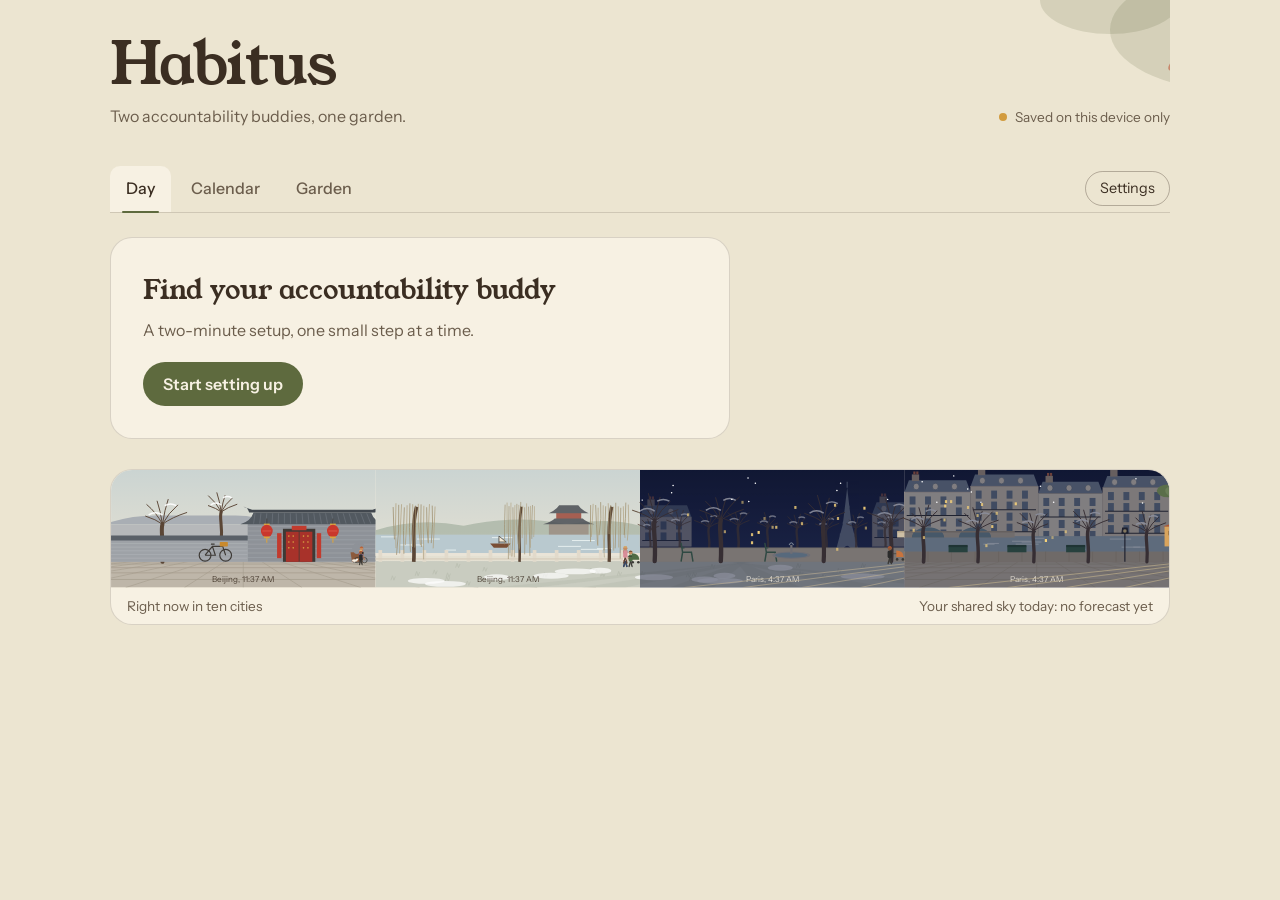
==== index.html @ 9549e727 "Initial commit: HABITUS Co-Authored-By: Claude Opus 5.5 <noreply@anthropic.com> Claude-Session: http" ====
<!DOCTYPE html>
<html lang="en">
<head>
<meta charset="utf-8">
<meta name="viewport" content="width=device-width, initial-scale=1, viewport-fit=cover">
<title>Habitus</title>
<link rel="preconnect" href="https://fonts.googleapis.com">
<link rel="preconnect" href="https://fonts.gstatic.com" crossorigin>
<link href="https://fonts.googleapis.com/css2?family=Young+Serif&family=Instrument+Sans:wght@400;500;600&display=swap" rel="stylesheet">
<style>

:root{
  --paper:#ECE5D1; --paper-2:#E1D7BC; --card:#F7F1E3; --card-2:#F1E9D6;
  --ink:#3B2E22; --ink-soft:#6B5D4C; --line:rgba(59,46,34,.16); --line-strong:rgba(59,46,34,.32);
  --moss:#5E6A3E; --leaf:#7F8F55; --leaf-2:#98A672; --grass:#A9B47F; --grass-2:#97A36C;
  --a:#B0532C; --a-soft:#E2A98A; --b:#7B62A3; --b-soft:#C3AEDD;
  --ochre:#D29B3E; --pot:#BF7550; --pot-rim:#A4603F; --bloom:#C2593A; --lavbloom:#9A7FC4;
  --b1:#C9CFA8; --b2:#E3CDB1; --b3:#CBBEDB; --b4:#AFC0CC; --b5:#DCC48E;
  --sky:#E9E3CE; --ground:#9AA474; --window:#F8F2E4; --shade:rgba(60,70,30,.13);
  --cat-dark:#3A2F29; --cat-light:#F6EFE2; --cloud:#FBF8F1;
  --focus:#3F6B8F; --scene-dim:0;
  --body-font:"Instrument Sans","Segoe UI",system-ui,-apple-system,sans-serif;
  --display-font:"Young Serif",Georgia,"Times New Roman",serif;
  color-scheme:light; box-sizing:border-box;
  padding-top:env(safe-area-inset-top,0px); padding-bottom:env(safe-area-inset-bottom,0px);
}
@media (prefers-color-scheme: dark){
  :root:not([data-theme="light"]){
    --paper:#1E2318; --paper-2:#262C1E; --card:#2A3122; --card-2:#313926;
    --ink:#EEE6D2; --ink-soft:#BDB39C; --line:rgba(238,230,210,.14); --line-strong:rgba(238,230,210,.3);
    --moss:#B3C28B; --leaf:#93A564; --leaf-2:#A9B97C; --grass:#3E4A2C; --grass-2:#4E5C36;
    --a:#E4936B; --a-soft:#7A4A33; --b:#B9A0E0; --b-soft:#56476F;
    --ochre:#E2B160; --pot:#B06A47; --pot-rim:#8E5236; --bloom:#E07A57; --lavbloom:#B49BE0;
    --b1:#4B553A; --b2:#5A4A39; --b3:#4A4260; --b4:#3D4B57; --b5:#5E5132;
    --sky:#232A1D; --ground:#4D5735; --window:#E9DFC8; --shade:rgba(0,0,0,.2);
    --cat-dark:#2A221E; --cat-light:#EDE3D0; --cloud:#D9D3C6;
    --focus:#9CC3E6; --scene-dim:.3; color-scheme:dark;
  }
}
:root[data-theme="dark"]{
  --paper:#1E2318; --paper-2:#262C1E; --card:#2A3122; --card-2:#313926;
  --ink:#EEE6D2; --ink-soft:#BDB39C; --line:rgba(238,230,210,.14); --line-strong:rgba(238,230,210,.3);
  --moss:#B3C28B; --leaf:#93A564; --leaf-2:#A9B97C; --grass:#3E4A2C; --grass-2:#4E5C36;
  --a:#E4936B; --a-soft:#7A4A33; --b:#B9A0E0; --b-soft:#56476F;
  --ochre:#E2B160; --pot:#B06A47; --pot-rim:#8E5236; --bloom:#E07A57; --lavbloom:#B49BE0;
  --b1:#4B553A; --b2:#5A4A39; --b3:#4A4260; --b4:#3D4B57; --b5:#5E5132;
  --sky:#232A1D; --ground:#4D5735; --window:#E9DFC8; --shade:rgba(0,0,0,.2);
  --cat-dark:#2A221E; --cat-light:#EDE3D0; --cloud:#D9D3C6;
  --focus:#9CC3E6; --scene-dim:.3; color-scheme:dark;
}
*,*::before,*::after{box-sizing:inherit}
html{scroll-padding-top:env(safe-area-inset-top,0px)}
body{margin:0;background:var(--paper);color:var(--ink);font-family:var(--body-font);font-size:16px;line-height:1.5;-webkit-font-smoothing:antialiased}
body::before{content:"";position:fixed;inset:0 0 auto;height:env(safe-area-inset-top,0px);z-index:10;background:var(--paper)}
button,input,select,textarea{font:inherit;color:inherit}
:focus-visible{outline:2px solid var(--focus);outline-offset:2px;border-radius:6px}
.wrap{max-width:1100px;margin:0 auto;padding:0 20px 64px}

header.top{position:relative;padding:36px 0 10px;overflow:hidden}
.dapple{position:absolute;inset:-40px -200px auto auto;width:560px;height:260px;pointer-events:none}
h1{font-family:var(--display-font);font-weight:400;font-size:clamp(2.2rem,6vw,3.6rem);line-height:1;margin:0;letter-spacing:-.01em;position:relative}
.sub{margin:10px 0 0;color:var(--ink-soft);position:relative;max-width:46ch}
.sub .pa{color:var(--a);font-weight:600}.sub .pb{color:var(--b);font-weight:600}
.toprow{display:flex;justify-content:space-between;align-items:flex-end;gap:16px;flex-wrap:wrap;position:relative}
.status{font-size:.85rem;color:var(--ink-soft);display:flex;align-items:center;gap:8px}
.status i{width:8px;height:8px;border-radius:50%;background:var(--leaf);display:inline-block}
.status.local i{background:var(--ochre)}.status.ro i{background:var(--ink-soft)}

/* Big goal */
.goal{position:relative;margin-top:22px;background:var(--card);border:1px solid var(--line);border-radius:24px;padding:20px 24px;display:grid;grid-template-columns:auto 1fr;gap:22px;align-items:start}
.goal svg.tree{width:104px;height:104px}
.goal h2{font-family:var(--display-font);font-weight:400;margin:0;font-size:1.45rem;line-height:1.2}
.goal .why{margin:4px 0 0;color:var(--ink-soft);font-style:italic}
.goal .line{margin:10px 0 0}
.goal .line strong{font-weight:600}
.vinewrap{position:relative;margin:30px 0 8px}
.vine{position:relative;height:14px;border-radius:999px;background:var(--paper-2);overflow:hidden;display:flex}
.vine i{display:block;height:100%}
.vine .va{background:var(--a)}.vine .vb{background:var(--b)}
.pace{position:absolute;top:-6px;bottom:-6px;width:2px;background:var(--ink);border-radius:2px}
.pace span{position:absolute;bottom:100%;left:50%;transform:translateX(-50%);font-size:.72rem;color:var(--ink-soft);white-space:nowrap;margin-bottom:2px}
.ms{position:absolute;top:-26px;width:22px;height:22px;transform:translateX(-50%)}
.gfacts{display:flex;flex-wrap:wrap;gap:10px 26px;margin-top:12px;font-size:.92rem;color:var(--ink-soft)}
.gfacts b{display:block;font-family:var(--display-font);font-weight:400;font-size:1.3rem;color:var(--ink)}
.gfacts .pa b{color:var(--a)}.gfacts .pb b{color:var(--b)}
.counting{margin-top:10px;font-size:.85rem;color:var(--ink-soft)}

nav.tabs{position:sticky;top:env(safe-area-inset-top,0px);z-index:5;background:var(--paper);display:flex;gap:4px;align-items:center;border-bottom:1px solid var(--line);padding-top:10px;margin:18px 0 24px}
.tab{appearance:none;background:none;border:0;padding:10px 16px 12px;cursor:pointer;color:var(--ink-soft);font-weight:500;border-radius:10px 10px 0 0;position:relative}
.tab[aria-selected="true"]{color:var(--ink);background:var(--card)}
.tab[aria-selected="true"]::after{content:"";position:absolute;left:12px;right:12px;bottom:-1px;height:2px;background:var(--moss);border-radius:2px}
.tabs .spacer{flex:1}
.ghost{appearance:none;background:none;border:1px solid var(--line-strong);border-radius:999px;padding:6px 14px;cursor:pointer;color:var(--ink);font-size:.9rem}
.ghost:hover{background:var(--card)}
.ghost:disabled{opacity:.45;cursor:default}
.primary{appearance:none;border:0;border-radius:999px;padding:10px 20px;background:var(--moss);color:var(--card);cursor:pointer;font-weight:600}
.primary:hover{filter:brightness(1.08)}
.primary:disabled{opacity:.45;cursor:default;filter:none}
.linkbtn{appearance:none;border:0;background:none;color:var(--moss);text-decoration:underline;text-underline-offset:3px;cursor:pointer;padding:4px}
.iconbtn{appearance:none;border:1px solid var(--line-strong);background:var(--card);width:36px;height:36px;border-radius:50%;cursor:pointer;display:grid;place-items:center}
.iconbtn:disabled{opacity:.35;cursor:default}

/* Forecast */
.forecast{display:grid;grid-template-columns:1fr 1fr;gap:14px;margin-bottom:22px}
.fc{display:flex;align-items:center;gap:14px;background:var(--card);border:1px solid var(--line);border-radius:18px;padding:12px 16px}
.fc .av{width:52px;height:52px;flex:none}
.fc .wx{width:46px;height:46px;flex:none;margin-left:auto}
.fc h3{margin:0;font-family:var(--display-font);font-weight:400;font-size:1.15rem;color:var(--pc)}
.fc p{margin:0;font-size:.85rem;color:var(--ink-soft)}

.daybar,.monthbar{display:flex;align-items:center;gap:12px;margin-bottom:20px;flex-wrap:wrap}
.daybar h2,.monthbar h2{font-family:var(--display-font);font-weight:400;font-size:1.6rem;margin:0;min-width:10ch}
.gardeners{display:grid;grid-template-columns:repeat(auto-fit,minmax(320px,1fr));gap:22px}
.gcard{background:var(--card);border:1px solid var(--line);border-radius:24px;overflow:hidden}
.ghead{display:flex;align-items:center;gap:12px;padding:14px 18px 10px}
.ghead .av{width:44px;height:44px;flex:none}
.ghead h3{font-family:var(--display-font);font-weight:400;font-size:1.4rem;margin:0;color:var(--pc);line-height:1.1}
.ghead small{display:block;color:var(--ink-soft);font-size:.85rem}
.ghead .acorns{margin-left:auto;display:flex;align-items:center;gap:6px;font-weight:600}
.ghead .acorns svg{width:20px;height:20px}
.scene{display:block;width:100%;height:auto;aspect-ratio:360/270}
.basketbar{display:flex;justify-content:space-between;align-items:center;gap:12px;padding:10px 18px 0}
.caption{margin:0;color:var(--ink-soft);font-size:.88rem;font-style:italic}
.rows{padding:6px 14px 6px}
.hrow{display:flex;align-items:center;gap:10px;width:100%;text-align:left;appearance:none;background:none;border:0;border-top:1px dashed var(--line);padding:8px 6px;border-radius:10px;min-height:52px}
.rows > :first-child{border-top:0}
button.hrow{cursor:pointer}
button.hrow:hover{background:var(--card-2)}
.hrow[disabled]{cursor:default}
.hrow .mini{width:34px;height:34px;flex:none}
.hrow .hn{flex:1;min-width:0}
.hrow .hs{display:block;font-size:.8rem;color:var(--ink-soft)}
.hrow:not(.mine) .hn{color:var(--ink-soft)}
.check{width:24px;height:24px;border-radius:50%;border:2px solid var(--line-strong);flex:none;display:grid;place-items:center}
.hrow.mine .check{border-color:var(--pc)}
.hrow.met .check{background:var(--pc);border-color:var(--pc)}
.hrow.mine .check::after{content:"";width:9px;height:5px;border:2px solid var(--pc);border-top:0;border-right:0;transform:translateY(-1px) rotate(-45deg)}
.hrow.met .check::after{border-color:var(--card)}
.numin{display:flex;align-items:center;gap:6px;flex:none}
.numin input{width:70px;background:var(--paper);border:1px solid var(--line-strong);border-radius:10px;padding:6px 8px;text-align:right}
.numin .u{font-size:.85rem;color:var(--ink-soft);min-width:2ch}
.note{padding:4px 18px 20px}
.note label{font-size:.85rem;color:var(--ink-soft);display:block;margin-bottom:4px}
.note textarea{width:100%;min-height:54px;resize:vertical;background:var(--paper);border:1px solid var(--line);border-radius:12px;padding:10px 12px;line-height:1.45}

.shared{margin-top:22px;background:var(--card);border:1px solid var(--line);border-radius:22px;padding:18px 20px}
.shared h3{font-family:var(--display-font);font-weight:400;margin:0 0 10px;font-size:1.25rem}
.srow{display:grid;grid-template-columns:minmax(120px,1.2fr) 1fr 1fr 1.2fr;gap:10px;align-items:center;padding:9px 0;border-top:1px dashed var(--line);font-size:.92rem}
.srow:first-of-type{border-top:0}
.srow .pa{color:var(--a)}.srow .pb{color:var(--b)}
.srow .tg{color:var(--ink-soft)}
.srow small{display:block;color:var(--ink-soft);font-weight:400}

.welcome{background:var(--card);border:1px solid var(--line);border-radius:22px;padding:32px;max-width:620px}
.welcome h2{font-family:var(--display-font);font-weight:400;margin:0 0 8px;font-size:1.7rem}
.welcome p{color:var(--ink-soft);margin:0 0 20px}
.empty{color:var(--ink-soft);font-style:italic;padding:8px 0}

/* Calendar */
.cal{display:grid;grid-template-columns:repeat(7,1fr);gap:6px}
.cal .wd{font-size:.8rem;color:var(--ink-soft);text-align:center;padding-bottom:4px}
.day{appearance:none;border:1px solid var(--line);background:var(--card);border-radius:14px;min-height:96px;padding:8px;text-align:left;cursor:pointer;display:flex;flex-direction:column;gap:4px;position:relative}
.day:hover{border-color:var(--line-strong)}
.day.blank{visibility:hidden}
.day.future{opacity:.45;cursor:default}
.day.today{border:2px solid var(--moss)}
.day.sel{background:var(--card-2)}
.day .dn{font-weight:600;font-size:.95rem}
.day .wxs{position:absolute;top:6px;right:6px;display:flex;gap:2px}
.day .wxs svg{width:18px;height:18px}
.day .bars{display:flex;flex-direction:column;gap:4px;margin-top:auto}
.day .bar{height:7px;border-radius:999px;background:var(--paper-2);overflow:hidden}
.day .bar i{display:block;height:100%;background:var(--c);border-radius:999px}
.legend{display:flex;gap:18px;flex-wrap:wrap;color:var(--ink-soft);font-size:.85rem;margin-top:12px}
.legend i{display:inline-block;width:18px;height:7px;border-radius:999px;margin-right:6px;vertical-align:middle}
.charts{margin-top:28px;display:grid;gap:18px}
.chart{background:var(--card);border:1px solid var(--line);border-radius:18px;padding:16px 18px}
.chart h3{font-family:var(--display-font);font-weight:400;margin:0;font-size:1.2rem}
.chart p{margin:2px 0 8px;color:var(--ink-soft);font-size:.88rem}
.chart svg{width:100%;height:auto;display:block}

/* Garden */
.city{background:var(--card);border:1px solid var(--line);border-radius:22px;overflow-x:auto}
.city svg{display:block}
.gardenintro{color:var(--ink-soft);margin:0 0 16px;max-width:62ch}
.summ{display:grid;grid-template-columns:repeat(auto-fit,minmax(260px,1fr));gap:16px;margin:24px 0}
.summ div{background:var(--card);border:1px solid var(--line);border-radius:16px;padding:16px 18px}
.summ h3{font-family:var(--display-font);font-weight:400;margin:0 0 4px;color:var(--pc);font-size:1.25rem}
.summ p{margin:0;color:var(--ink-soft)}
.summ strong{color:var(--ink);font-weight:600}
.stats{overflow-x:auto}
table.st{border-collapse:collapse;width:100%;font-size:.9rem}
.st th,.st td{padding:9px 12px;border-bottom:1px solid var(--line);text-align:right;white-space:nowrap}
.st th{color:var(--ink-soft);font-weight:500}
.st th:first-child,.st td:first-child{text-align:left;white-space:normal}
.st .pa{color:var(--a)}.st .pb{color:var(--b)}

/* Dialogs */
dialog{border:0;border-radius:22px;padding:0;background:var(--card);color:var(--ink);width:min(700px,calc(100vw - 24px));max-height:calc(100dvh - 48px)}
dialog::backdrop{background:rgba(30,25,15,.45)}
.dlg{padding:24px;display:flex;flex-direction:column;gap:22px}
.dlg h2{font-family:var(--display-font);font-weight:400;margin:0;font-size:1.5rem}
.dlg h3{font-size:1rem;margin:0 0 8px;font-weight:600}
.grid2{display:grid;grid-template-columns:1fr 1fr;gap:12px}
.grid3{display:grid;grid-template-columns:1fr 1fr 1fr;gap:12px}
.field label,.flabel{display:block;font-size:.85rem;color:var(--ink-soft);margin-bottom:4px}
.field input,.field select,.field textarea,.hcard input,.hcard select{width:100%;background:var(--paper);border:1px solid var(--line-strong);border-radius:10px;padding:8px 10px}
.person{display:grid;grid-template-columns:84px 1fr;gap:14px;align-items:start;border:1px solid var(--line);border-radius:16px;padding:14px;background:var(--card-2)}
.person .av{width:84px;height:84px}
.person .grid2{gap:8px}
.hcard{border:1px solid var(--line);border-radius:14px;padding:12px;display:grid;gap:10px;background:var(--card-2)}
.hcard + .hcard{margin-top:10px}
.hcard .top{display:grid;grid-template-columns:1fr 36px;gap:8px}
.rm{appearance:none;background:none;border:0;cursor:pointer;color:var(--ink-soft);font-size:1.2rem;width:36px;height:36px;border-radius:50%}
.rm:hover{background:var(--paper)}
.dlgfoot{display:flex;justify-content:space-between;gap:12px;align-items:center;position:sticky;bottom:0;background:var(--card);padding-top:10px}
.small{font-size:.85rem;color:var(--ink-soft);margin:0}
.chips{display:flex;flex-wrap:wrap;gap:8px}
.chip{display:inline-flex;align-items:center;gap:6px;border:1px solid var(--line-strong);border-radius:999px;padding:4px 12px;font-size:.88rem;cursor:pointer;background:var(--paper)}
.chip input{margin:0;accent-color:var(--moss)}

.shopgrid{display:grid;grid-template-columns:repeat(auto-fill,minmax(150px,1fr));gap:12px}
.si{border:1px solid var(--line);border-radius:16px;padding:10px;background:var(--card-2);display:flex;flex-direction:column;gap:6px;align-items:center;text-align:center}
.si svg{width:64px;height:64px}
.si strong{font-weight:600;font-size:.95rem}
.si .price{font-size:.82rem;color:var(--ink-soft);display:flex;align-items:center;gap:4px}
.si .price svg{width:14px;height:14px}
.si button{width:100%}
.si.on{border-color:var(--pc);box-shadow:inset 0 0 0 1px var(--pc)}
.shophead{display:flex;align-items:center;gap:12px}
.shophead .av{width:56px;height:56px;flex:none}
.shophead .bal{margin-left:auto;display:flex;align-items:center;gap:6px;font-weight:600;font-size:1.1rem}
.shophead .bal svg{width:22px;height:22px}

/* Scene + weather animation */
.anim .spin{animation:spin 24s linear infinite;transform-box:fill-box;transform-origin:center}
.anim .glow{animation:glow 5s ease-in-out infinite}
.anim .drift{animation:drift var(--dur,34s) linear infinite;animation-delay:var(--del,0s)}
.anim .drop{animation:drop var(--dur,.7s) linear infinite;animation-delay:var(--del,0s)}
.anim .flash{animation:flash 6s infinite;animation-delay:var(--del,0s)}
.anim .breathe{animation:breathe 3.4s ease-in-out infinite;transform-box:fill-box;transform-origin:center}
.anim .tail{animation:tail 2.8s ease-in-out infinite;transform-box:fill-box;transform-origin:90% 0%}
.anim .flutter{animation:flutter .35s ease-in-out infinite alternate;transform-box:fill-box;transform-origin:center}
.anim .float{animation:float 7s ease-in-out infinite}
.anim .fall{animation:fall var(--dur,11s) linear infinite;animation-delay:var(--del,0s)}
.anim .flicker{animation:flicker 2.2s ease-in-out infinite}

.anim .bob{animation:bob 3s ease-in-out infinite}
.pop{animation:pop .55s cubic-bezier(.3,1.6,.5,1);transform-box:fill-box;transform-origin:center}
@keyframes spin{to{transform:rotate(360deg)}}
@keyframes glow{50%{opacity:.5}}
@keyframes drift{from{transform:translateX(-160px)}to{transform:translateX(var(--dx,460px))}}
@keyframes drop{from{transform:translate(8px,-34px);opacity:0}15%{opacity:1}to{transform:translate(-8px,34px);opacity:.9}}
@keyframes flash{0%,86%,100%{opacity:0}87%{opacity:1}88.5%{opacity:.15}90%{opacity:.85}92%{opacity:0}}
@keyframes breathe{50%{transform:scale(1.035,1.06)}}
@keyframes tail{0%,100%{transform:rotate(0)}50%{transform:rotate(-9deg)}}
@keyframes flutter{to{transform:scaleX(.35)}}
@keyframes float{0%,100%{transform:translate(0,0)}25%{transform:translate(22px,-10px)}50%{transform:translate(40px,6px)}75%{transform:translate(14px,14px)}}
@keyframes fall{from{transform:translate(0,-40px) rotate(0)}to{transform:translate(-50px,320px) rotate(300deg)}}
@keyframes flicker{50%{opacity:.55}}

@keyframes bob{50%{transform:translateY(-2px)}}
@keyframes pop{from{transform:scale(.2)}to{transform:scale(1)}}
@media (prefers-reduced-motion: reduce){
  .anim *, .pop{animation:none !important}
}

@media (max-width:640px){
  .grid2,.grid3{grid-template-columns:1fr}
  .wrap{padding:0 14px 48px}
  .day{min-height:70px;padding:5px;border-radius:10px}
  .day .dn{font-size:.82rem}
  .day .wxs svg{width:13px;height:13px}
  .cal{gap:4px}
  .srow{grid-template-columns:1fr 1fr;row-gap:4px}
  .srow > :first-child,.srow > .tg{grid-column:1 / -1}
  .goal{grid-template-columns:1fr;padding:18px}
  .goal svg.tree{display:none}
  .forecast{grid-template-columns:1fr}
  .person{grid-template-columns:1fr}
}
[hidden]{display:none !important}

.banner{margin-top:20px;border-radius:22px;overflow:hidden;border:1px solid var(--line);background:var(--card)}
.banner svg{display:block;width:100%;height:auto}
.banner .cap{display:flex;justify-content:space-between;gap:12px;flex-wrap:wrap;padding:8px 16px;font-size:.85rem;color:var(--ink-soft)}

/* Accountability */
.acct{background:var(--card);border:1px solid var(--line);border-radius:24px;padding:18px 20px;margin-bottom:24px}
.accthead{display:flex;align-items:center;justify-content:space-between;gap:12px;flex-wrap:wrap;margin-bottom:14px}
.accthead h2{font-family:var(--display-font);font-weight:400;margin:0;font-size:1.45rem}
.youare{display:flex;align-items:center;gap:8px;font-size:.88rem;color:var(--ink-soft)}
.seg{display:inline-flex;border:1px solid var(--line-strong);border-radius:999px;padding:2px;background:var(--paper)}
.seg button{appearance:none;border:0;background:none;border-radius:999px;padding:4px 12px;cursor:pointer;color:var(--ink-soft);font-weight:500}
.seg button[aria-pressed="true"]{background:var(--pc,var(--moss));color:var(--card)}
.buddies{display:grid;grid-template-columns:1fr 1fr;gap:14px}
.buddy{border:1px solid var(--line);border-radius:18px;padding:14px;background:var(--card-2);display:grid;grid-template-columns:auto 1fr auto;gap:4px 12px;align-items:start}
.buddy .av{width:52px;height:52px;grid-row:span 2}
.buddy .wx{width:46px;height:46px;grid-row:span 2}
.buddy h3{margin:0;font-family:var(--display-font);font-weight:400;font-size:1.2rem;color:var(--pc);line-height:1.2}
.buddy h3 em{font-family:var(--body-font);font-style:normal;font-size:.75rem;color:var(--ink-soft);border:1px solid var(--line-strong);border-radius:999px;padding:0 7px;margin-left:6px;vertical-align:middle}
.buddy .meta{font-size:.85rem;color:var(--ink-soft);margin:0}
.buddy .meta strong{color:var(--ink);font-weight:600}
.buddy .yest{grid-column:1 / -1;margin:8px 0 0;padding-top:8px;border-top:1px dashed var(--line);font-size:.86rem;color:var(--ink-soft)}
.buddy .yest ul{margin:4px 0 0;padding-left:18px}
.buddy .yest q{color:var(--ink)}
.dot{display:inline-block;width:8px;height:8px;border-radius:50%;margin-right:6px;vertical-align:middle}
.dot.on{background:var(--leaf)}.dot.off{background:var(--ochre)}
.thread{margin-top:16px;display:grid;grid-template-columns:1fr;gap:8px;max-height:280px;overflow-y:auto;padding-right:4px}
.msg{display:flex;gap:10px;align-items:flex-end;max-width:80%}
.msg .av{width:30px;height:30px;flex:none}
.msg .bub{background:var(--card-2);border:1px solid var(--line);border-radius:16px 16px 16px 4px;padding:8px 12px;font-size:.92rem}
.msg .bub small{display:block;color:var(--ink-soft);font-size:.75rem;margin-top:2px}
.msg.me{margin-left:auto;flex-direction:row-reverse}
.msg.me .bub{border-radius:16px 16px 4px 16px;background:color-mix(in srgb, var(--pc) 14%, var(--card))}
.msg .kind{font-weight:600;color:var(--pc)}
.composer{display:flex;gap:8px;flex-wrap:wrap;margin-top:12px;align-items:center}
.composer input{flex:1 1 220px;min-width:0;background:var(--paper);border:1px solid var(--line-strong);border-radius:999px;padding:8px 14px}
.quick{display:flex;gap:6px;flex-wrap:wrap}
.pickme{display:flex;gap:10px;align-items:center;flex-wrap:wrap;margin-top:12px;font-size:.92rem;color:var(--ink-soft)}

.spot{display:flex;align-items:center;gap:8px;font-size:.85rem;color:var(--ink-soft)}
.spot select{background:var(--paper);border:1px solid var(--line-strong);border-radius:999px;padding:5px 10px;font-size:.85rem}
.basketbar{flex-wrap:wrap}
.cardtools{display:flex;gap:8px;align-items:center;justify-content:space-between;flex-wrap:wrap;padding:10px 18px 0}
.whyin{margin-top:6px;width:100%;background:var(--paper);border:1px dashed var(--line-strong);border-radius:10px;padding:5px 10px;font-size:.85rem}
.hwrap{border-top:1px dashed var(--line);padding:2px 0 8px}
.rows > .hwrap:first-child{border-top:0}
.hwrap .hrow{border-top:0}
.hwrap .whyin{margin-left:50px;width:calc(100% - 56px)}
.durin{display:flex;align-items:center;gap:4px;flex:none}
.durin input{width:48px;background:var(--paper);border:1px solid var(--line-strong);border-radius:10px;padding:6px 6px;text-align:right}
.durin span,.clockin span{font-size:.82rem;color:var(--ink-soft)}
.clockin input{background:var(--paper);border:1px solid var(--line-strong);border-radius:10px;padding:5px 8px}
.pair{display:flex;gap:6px;align-items:center}
.pair input{width:70px !important}

.anim .rainf{animation:rainf var(--dur,.8s) linear infinite;animation-delay:var(--del,0s)}
.anim .snowf{animation:snowf var(--dur,9s) linear infinite;animation-delay:var(--del,0s)}
.anim .blow{animation:blow var(--dur,7s) linear infinite;animation-delay:var(--del,0s)}
.anim .fogd{animation:fogd var(--dur,40s) ease-in-out infinite alternate;animation-delay:var(--del,0s)}
.anim .swing{animation:swing 3.4s ease-in-out infinite;transform-box:fill-box;transform-origin:50% 0%}
.anim .shimmer{animation:shimmer 3s ease-in-out infinite;animation-delay:var(--del,0s)}
.anim .windl{animation:windl var(--dur,2.4s) linear infinite;animation-delay:var(--del,0s)}
.anim .ripple{animation:ripple 1.6s ease-out infinite;animation-delay:var(--del,0s);transform-box:fill-box;transform-origin:center}
@keyframes rainf{from{transform:translate(0,0)}to{transform:translate(-26px,330px)}}
@keyframes snowf{0%{transform:translate(0,0)}25%{transform:translate(10px,80px)}50%{transform:translate(-6px,160px)}75%{transform:translate(8px,240px)}100%{transform:translate(-4px,330px)}}
@keyframes blow{0%{transform:translate(0,0) rotate(0)}50%{transform:translate(calc(var(--dx,420px) / 2),30px) rotate(200deg)}100%{transform:translate(var(--dx,420px),-10px) rotate(400deg)}}
@keyframes fogd{from{transform:translateX(-40px)}to{transform:translateX(40px)}}
@keyframes swing{0%,100%{transform:rotate(-5deg)}50%{transform:rotate(5deg)}}
@keyframes shimmer{0%,100%{opacity:.25;transform:translateX(0)}50%{opacity:.7;transform:translateX(6px)}}
@keyframes windl{from{transform:translateX(-80px);opacity:0}20%{opacity:.8}to{transform:translateX(var(--dx,420px));opacity:0}}
@keyframes ripple{from{transform:scale(.3);opacity:.8}to{transform:scale(1.4);opacity:0}}
@media (max-width:640px){ .buddies{grid-template-columns:1fr} .msg{max-width:95%} }
/* v5: motion + new animation classes */
.anim .sway{animation:sway var(--swd,6s) ease-in-out infinite;transform-box:fill-box;transform-origin:50% 100%}
@keyframes sway{0%,100%{transform:rotate(calc(var(--swa,1.5) * -1deg))}50%{transform:rotate(calc(var(--swa,1.5) * 1deg))}}
.anim .pulse{animation:pulse 3.4s ease-in-out infinite;transform-box:fill-box;transform-origin:center}
@keyframes pulse{50%{transform:scale(1.25);opacity:.1}}
.anim .fly{animation:fly var(--dur,18s) linear infinite;animation-delay:var(--del,0s)}
@keyframes fly{0%{transform:translate(0,0)}50%{transform:translate(calc(var(--dx,420px) / 2),-10px)}100%{transform:translate(var(--dx,420px),4px)}}
.anim .flap{animation:flap .45s ease-in-out infinite alternate;transform-box:fill-box;transform-origin:center}
@keyframes flap{to{transform:scaleY(-.6)}}
.anim .tumble{animation:tumble 1.6s linear infinite;transform-box:fill-box;transform-origin:center}
@keyframes tumble{to{transform:rotate(360deg) scaleX(.5)}}
.anim .rainbow{animation:rainbow 14s ease-in-out infinite;opacity:0}
@keyframes rainbow{0%,15%{opacity:0}35%,70%{opacity:.5}90%,100%{opacity:0}}
.anim .splash{animation:splash .9s ease-out infinite;animation-delay:var(--del,0s);transform-box:fill-box;transform-origin:50% 100%}
@keyframes splash{0%{transform:scale(.2);opacity:0}30%{opacity:.9}100%{transform:scale(1.2) translateY(-2px);opacity:0}}
.anim .accum{animation:accum 20s ease-out forwards;opacity:.15}
@keyframes accum{to{opacity:.4}}
.anim .pan{animation:pan 160s ease-in-out infinite alternate}
@keyframes pan{from{transform:translateX(0)}to{transform:translateX(var(--pan,-1000px))}}
.anim .breathe-soft{animation:breathe2 4s ease-in-out infinite;transform-box:fill-box;transform-origin:50% 100%}
@keyframes breathe2{50%{transform:scale(1.01,1.025)}}
.anim .blink{animation:blink 5s infinite;transform-box:fill-box;transform-origin:center}
@keyframes blink{0%,94%,100%{transform:scaleY(1)}96%{transform:scaleY(.1)}}
.anim .wave{animation:wave 1.1s ease-in-out infinite;transform-box:fill-box;transform-origin:0% 100%}
@keyframes wave{0%,100%{transform:rotate(-8deg)}50%{transform:rotate(14deg)}}
.anim .pageflip{animation:pageflip 6s ease-in-out infinite;transform-box:fill-box;transform-origin:50% 100%}
@keyframes pageflip{0%,80%,100%{transform:rotate(0)}88%{transform:rotate(-4deg) translateY(-1px)}}
.anim .headtilt{animation:headtilt 7s ease-in-out infinite;transform-box:fill-box;transform-origin:50% 90%}
@keyframes headtilt{0%,100%{transform:rotate(0)}30%{transform:rotate(-4deg)}60%{transform:rotate(2deg)}}
body.calm .anim *{animation-duration:calc(var(--dur, 6s) * 1.6)}
body.still .anim *, body.still .pop, body.still .wiz *{animation:none !important}

/* Lighter main page */
.goal.compact{grid-template-columns:auto 1fr;padding:16px 20px;gap:16px;align-items:center}
.goal.compact svg.tree{width:70px;height:70px}
.goal.compact h2{font-size:1.25rem}
.goal .chips2{display:flex;gap:8px;flex-wrap:wrap;margin-top:8px}
.goal .chips2 span{font-size:.82rem;color:var(--ink-soft);background:var(--card-2);border:1px solid var(--line);border-radius:999px;padding:2px 10px}
.goal .chips2 b{color:var(--ink);font-weight:600}
.goal .chips2 .pa b{color:var(--a)}.goal .chips2 .pb b{color:var(--b)}
.vinewrap{margin:26px 0 4px}
details.more{margin-top:18px;background:var(--card);border:1px solid var(--line);border-radius:18px;padding:12px 18px}
details.more > summary{cursor:pointer;font-weight:600;color:var(--ink-soft)}
details.more[open] > summary{margin-bottom:12px}
.buddy{grid-template-columns:auto 1fr auto}
.buddy .late{color:var(--a);font-weight:600}
.notebtn{font-size:.85rem}
.gcard .foot{display:flex;gap:8px;align-items:center;justify-content:space-between;padding:4px 18px 16px;flex-wrap:wrap}
.gcard .placetag{font-size:.82rem;color:var(--ink-soft)}
.gcard .note{padding:0 18px 16px}
.yline{grid-column:1 / -1;font-size:.86rem;color:var(--ink-soft);margin:6px 0 0;padding-top:6px;border-top:1px dashed var(--line)}
.yline summary{cursor:pointer}

/* Setup wizard */
#wizard{width:min(860px,calc(100vw - 16px));max-height:calc(100dvh - 24px);overflow:hidden;padding:0}
#wizard[open]{display:flex;flex-direction:column}
.wtop{padding:16px 22px 0}
.wprog{height:6px;background:var(--paper-2);border-radius:999px;overflow:hidden}
.wprog i{display:block;height:100%;background:repeating-linear-gradient(90deg,var(--leaf) 0 10px,var(--leaf-2) 10px 20px);border-radius:999px;transition:width .5s cubic-bezier(.3,1.3,.5,1)}
.wnav{display:flex;gap:6px;flex-wrap:wrap;margin-top:10px}
.wnav button{appearance:none;border:1px solid var(--line);background:var(--card-2);border-radius:999px;padding:3px 10px;font-size:.8rem;cursor:pointer;color:var(--ink-soft)}
.wnav button[aria-current="step"]{background:var(--moss);color:var(--card);border-color:var(--moss)}
.wbody{flex:1;overflow-y:auto;padding:18px 22px}
.wstep{animation:wslide .45s cubic-bezier(.2,1,.4,1)}
.wstep.back{animation-name:wslideb}
@keyframes wslide{from{opacity:0;transform:translateX(40px)}to{opacity:1;transform:none}}
@keyframes wslideb{from{opacity:0;transform:translateX(-40px)}to{opacity:1;transform:none}}
.wstep h2{font-family:var(--display-font);font-weight:400;font-size:clamp(1.5rem,4vw,2rem);margin:0 0 6px;line-height:1.15}
.wstep .lede{color:var(--ink-soft);margin:0 0 18px;max-width:52ch}
.wfoot{display:flex;justify-content:space-between;align-items:center;gap:10px;padding:12px 22px 16px;border-top:1px solid var(--line);background:var(--card)}
.wfoot .right{display:flex;gap:8px}
.bigin{width:100%;font-size:1.15rem;background:var(--paper);border:1.5px solid var(--line-strong);border-radius:14px;padding:12px 14px}
.bigin:focus{border-color:var(--moss);outline:none;box-shadow:0 0 0 3px color-mix(in srgb, var(--moss) 25%, transparent)}
.namecards{display:grid;grid-template-columns:1fr 1fr;gap:16px}
.namecard{border:1px solid var(--line);border-radius:20px;padding:16px;background:var(--card-2);display:grid;gap:10px;justify-items:start}
.namecard .av{width:72px;height:72px}
.pills{display:flex;gap:6px;flex-wrap:wrap}
.pill2{appearance:none;border:1.5px solid var(--line-strong);background:var(--paper);border-radius:999px;padding:6px 14px;cursor:pointer;font-size:.92rem;transition:transform .15s}
.pill2[aria-pressed="true"]{background:var(--pc,var(--moss));border-color:var(--pc,var(--moss));color:var(--card);animation:tilepop .3s}
.pill2:active{transform:scale(.95)}
.builder{display:grid;grid-template-columns:minmax(220px,300px) 1fr;gap:20px;align-items:start}
.preview{position:sticky;top:0;background:var(--card-2);border:1px solid var(--line);border-radius:22px;padding:10px;text-align:center}
.preview svg.scene{border-radius:16px}
.preview .dice{margin-top:10px}
.cattabs{display:flex;gap:4px;border-bottom:1px solid var(--line);margin-bottom:14px;flex-wrap:wrap}
.cattabs button{appearance:none;border:0;background:none;padding:8px 14px;cursor:pointer;color:var(--ink-soft);font-weight:500;border-radius:10px 10px 0 0}
.cattabs button[aria-selected="true"]{color:var(--ink);background:var(--card-2);box-shadow:inset 0 -2px 0 var(--pc,var(--moss))}
.optgroup{margin-bottom:16px}
.optgroup h4{margin:0 0 8px;font-size:.85rem;font-weight:600;color:var(--ink-soft)}
.tiles{display:grid;grid-template-columns:repeat(auto-fill,minmax(68px,1fr));gap:8px}
.tile{appearance:none;border:1.5px solid var(--line);background:var(--card-2);border-radius:14px;padding:6px 4px 4px;cursor:pointer;display:flex;flex-direction:column;align-items:center;gap:2px;font-size:.72rem;color:var(--ink-soft);transition:transform .15s, border-color .15s}
.tile svg{width:48px;height:48px}
.tile:hover{transform:translateY(-2px)}
.tile[aria-pressed="true"]{border-color:var(--pc,var(--moss));background:color-mix(in srgb, var(--pc,var(--moss)) 12%, var(--card));color:var(--ink);animation:tilepop .3s}
.swatches{display:flex;gap:8px;flex-wrap:wrap}
.sw{appearance:none;width:34px;height:34px;border-radius:50%;border:2px solid var(--card);box-shadow:0 0 0 1.5px var(--line-strong);cursor:pointer;transition:transform .15s}
.sw[aria-pressed="true"]{box-shadow:0 0 0 3px var(--pc,var(--moss));transform:scale(1.1)}
@keyframes tilepop{0%{transform:scale(.9)}60%{transform:scale(1.06)}100%{transform:scale(1)}}
.sugg{display:grid;grid-template-columns:repeat(auto-fill,minmax(150px,1fr));gap:10px}
.scard{appearance:none;border:1.5px solid var(--line);background:var(--card-2);border-radius:18px;padding:12px;cursor:pointer;text-align:left;display:grid;grid-template-columns:40px 1fr;gap:4px 10px;align-items:center;position:relative;transition:transform .15s}
.scard:hover{transform:translateY(-2px)}
.scard svg{width:40px;height:40px;grid-row:span 2}
.scard strong{font-size:.92rem;line-height:1.2}
.scard small{color:var(--ink-soft);font-size:.75rem}
.scard[aria-pressed="true"]{border-color:var(--moss);background:color-mix(in srgb, var(--moss) 12%, var(--card));animation:tilepop .3s}
.scard[aria-pressed="true"]::after{content:"✓";position:absolute;top:8px;right:10px;width:20px;height:20px;border-radius:50%;background:var(--moss);color:var(--card);font-size:.75rem;display:grid;place-items:center}
.addown{display:flex;gap:8px;flex-wrap:wrap;margin-top:14px;align-items:center}
.addown input{flex:1 1 200px;background:var(--paper);border:1px solid var(--line-strong);border-radius:999px;padding:9px 14px}
.tune{display:grid;gap:10px}
.tunecard{border:1px solid var(--line);border-radius:16px;padding:12px 14px;background:var(--card-2);display:grid;grid-template-columns:44px 1fr;gap:6px 12px;align-items:start}
.tunecard .ico{appearance:none;border:0;background:none;cursor:pointer;padding:0;width:44px;height:44px}
.tunecard .ico svg{width:44px;height:44px}
.tunecard input.nm{font-weight:600;background:none;border:0;border-bottom:1px dashed var(--line-strong);padding:2px 0;width:100%;font-size:1rem}
.tunecard .rowx{display:flex;gap:8px;flex-wrap:wrap;align-items:center;font-size:.85rem;color:var(--ink-soft)}
.stepper{display:inline-flex;align-items:center;border:1.5px solid var(--line-strong);border-radius:999px;overflow:hidden;background:var(--paper)}
.stepper button{appearance:none;border:0;background:none;width:32px;height:32px;cursor:pointer;font-size:1.1rem}
.stepper span{min-width:70px;text-align:center;font-weight:600;color:var(--ink)}
.rangewrap{display:grid;gap:6px;margin-top:14px}
.rangewrap input[type=range]{width:100%;accent-color:var(--moss)}
.citygrid{display:grid;grid-template-columns:1fr 1fr;gap:18px}
.citycol h3{font-family:var(--display-font);font-weight:400;margin:0 0 8px;color:var(--pc)}
.citycol .scene{border-radius:16px;border:1px solid var(--line)}
.prefs{display:grid;gap:12px}
.prefrow{display:flex;justify-content:space-between;align-items:center;gap:12px;flex-wrap:wrap;border:1px solid var(--line);border-radius:16px;padding:12px 14px;background:var(--card-2)}
.prefrow b{display:block;font-weight:600}
.prefrow small{color:var(--ink-soft)}
.prefrow input[type=time]{background:var(--paper);border:1px solid var(--line-strong);border-radius:10px;padding:6px 8px}
.hero{display:grid;grid-template-columns:1fr 1fr;gap:12px;margin-bottom:16px}
.hero svg.scene{border-radius:18px}
.confetti{position:relative;height:0}
.confetti i{position:absolute;top:-20px;width:10px;height:5px;border-radius:5px;animation:conf 2.6s ease-in forwards}
@keyframes conf{from{transform:translateY(0) rotate(0);opacity:1}to{transform:translateY(340px) rotate(540deg);opacity:0}}
@media (max-width:700px){
  .builder,.namecards,.citygrid,.hero{grid-template-columns:1fr}
  .preview{position:static}
  .wbody{padding:14px}
}

.figbig{display:block;width:100%;max-height:240px;margin-bottom:8px}
.coinbtn{appearance:none;border:1px solid var(--line-strong);background:var(--card-2);border-radius:999px;padding:4px 12px 4px 8px;cursor:pointer;color:var(--ink)}
.coinbtn:hover{background:var(--paper)}
.si small.from{color:var(--ink-soft);font-size:.75rem;margin-top:-4px}
.si svg{width:84px;height:84px}
#shop{width:min(820px,calc(100vw - 16px))}
#shop .shopgrid{max-height:min(58vh,560px);overflow-y:auto;padding:2px}
.anim .twinkle{animation:twinkle 1.8s ease-in-out infinite}
@keyframes twinkle{0%,100%{opacity:.2}50%{opacity:1}}
.anim .flutter-slow{animation:fanflutter 2.4s ease-in-out infinite;transform-box:fill-box;transform-origin:50% 100%}
@keyframes fanflutter{0%,100%{transform:rotate(-8deg)}50%{transform:rotate(8deg)}}
.anim .steam{animation:steam 2.4s ease-in-out infinite}
@keyframes steam{0%{opacity:0;transform:translateY(2px)}50%{opacity:.8}100%{opacity:0;transform:translateY(-4px)}}
.wq{display:grid;gap:18px}
.wq h3{margin:0 0 8px;font-size:1rem;font-weight:600}
.skiplink{margin-left:auto}
.minilook{display:grid;grid-template-columns:minmax(180px,240px) 1fr;gap:20px;align-items:start}
@media (max-width:700px){.minilook{grid-template-columns:1fr}.minilook .figbig{max-height:180px}}
.stage{position:relative}
.stagecap{margin:0;padding:8px 18px 0;font-size:.88rem;color:var(--ink-soft);font-style:italic}
.focusbar{display:flex;gap:6px;overflow-x:auto;padding:10px 14px 4px;scrollbar-width:thin}
.fchip{appearance:none;flex:none;border:1.5px solid var(--line);background:var(--card-2);border-radius:14px;padding:4px 10px 4px 6px;display:flex;align-items:center;gap:6px;cursor:pointer;font-size:.8rem;color:var(--ink-soft)}
.fchip svg{width:26px;height:26px}
.fchip.ok{border-color:color-mix(in srgb, var(--pc) 50%, var(--line))}
.fchip.ok::after{content:"✓";color:var(--pc);font-weight:700}
.fchip[aria-selected="true"]{background:color-mix(in srgb, var(--pc) 14%, var(--card));border-color:var(--pc);color:var(--ink)}
.gardeners{grid-template-columns:repeat(auto-fit,minmax(340px,1fr))}
.anim .swingarm{animation:swingarm .5s ease-in-out infinite alternate;transform-box:fill-box;transform-origin:0% 100%}
@keyframes swingarm{from{transform:rotate(-10deg)}to{transform:rotate(12deg)}}
.anim .jogbob{animation:jogbob .5s ease-in-out infinite alternate}
@keyframes jogbob{to{transform:translateY(-4px)}}
.anim .kite{animation:kite 3s ease-in-out infinite;transform-box:fill-box;transform-origin:50% 100%}
@keyframes kite{0%,100%{transform:rotate(-8deg) translate(0,0)}50%{transform:rotate(10deg) translate(4px,-4px)}}
.anim .bubbleA{animation:bubA 6s ease-in-out infinite}
.anim .bubbleB{animation:bubB 6s ease-in-out infinite}
@keyframes bubA{0%,5%{opacity:0;transform:translateY(4px)}12%,45%{opacity:1;transform:none}55%,100%{opacity:0}}
@keyframes bubB{0%,48%{opacity:0;transform:translateY(4px)}58%,92%{opacity:1;transform:none}100%{opacity:0}}
.anim .scribble{animation:scribble .6s ease-in-out infinite alternate;transform-box:fill-box;transform-origin:0% 100%}
@keyframes scribble{to{transform:translate(-3px,1px) rotate(-6deg)}}
.anim .spinslow{animation:spin 60s linear infinite;transform-box:fill-box;transform-origin:center}
body.still .anim .bubbleA, body.still .anim .bubbleB{opacity:1 !important}
.hero-fig{filter:drop-shadow(0 0 1.6px rgba(255,255,255,.9)) drop-shadow(0 3px 5px rgba(0,0,0,.2)) saturate(1.15) brightness(1.05)}
.clockline{display:block;color:var(--ink-soft);font-size:.78rem}
.anim .walkacross{animation:walkacross var(--dur,40s) linear infinite;animation-delay:var(--del,0s)}
@keyframes walkacross{from{transform:translateX(0)}to{transform:translateX(var(--dx,420px))}}
.anim .lg1{animation:leg .5s ease-in-out infinite alternate;transform-box:fill-box;transform-origin:50% 0%}
.anim .lg2{animation:leg .5s ease-in-out infinite alternate-reverse;transform-box:fill-box;transform-origin:50% 0%}
@keyframes leg{from{transform:rotate(-22deg)}to{transform:rotate(22deg)}}
.anim .earwiggle{animation:earw 4s ease-in-out infinite;transform-box:fill-box;transform-origin:50% 100%}
@keyframes earw{0%,90%,100%{transform:rotate(0)}94%{transform:rotate(-8deg)}}
.tiles .tile svg[viewBox="-42 -34 84 56"]{width:64px;height:44px}
footer.citystrip{margin-top:30px}
.anim .pageturn{animation:pageturn 5s ease-in-out infinite;transform-box:fill-box;transform-origin:0% 50%}
@keyframes pageturn{0%,70%{transform:scaleX(1);opacity:0}75%{opacity:1}90%{transform:scaleX(-1);opacity:1}96%,100%{transform:scaleX(-1);opacity:0}}
.anim .inkline{stroke-dasharray:12;animation:ink 2.7s linear infinite}
@keyframes ink{0%{stroke-dashoffset:12}60%,100%{stroke-dashoffset:0}}
.anim .kitetail{animation:kitetail 1.2s ease-in-out infinite alternate;transform-box:fill-box;transform-origin:50% 0%}
@keyframes kitetail{to{transform:skewX(14deg)}}
.anim .jogbob{animation:jogbob .31s ease-in-out infinite alternate}
.anim .walkbob{animation:jogbob .55s ease-in-out infinite alternate}
.anim .neon{animation:neon 4s infinite}
@keyframes neon{0%,88%,92%,100%{opacity:1}90%{opacity:.4}}
.anim .belt{animation:belt var(--dur,14s) linear infinite}
@keyframes belt{from{transform:translateX(0)}to{transform:translateX(var(--dx,-420px))}}
.anim .smoke{animation:smoke 4s ease-out infinite;transform-box:fill-box;transform-origin:50% 100%}
@keyframes smoke{0%{opacity:0;transform:translateY(4px) scaleY(.6)}30%{opacity:.7}100%{opacity:0;transform:translateY(-10px) scaleY(1.1)}}
.anim .bubble{animation:bubble 1.2s ease-in infinite}
@keyframes bubble{from{transform:translateY(0);opacity:.9}to{transform:translateY(-18px);opacity:0}}
.anim .pourstream{animation:pour .6s linear infinite}
@keyframes pour{to{stroke-dashoffset:-14}}
.anim .beam{animation:beam 9s ease-in-out infinite}
@keyframes beam{50%{opacity:.75}}
.anim .whisk{animation:whisk .3s ease-in-out infinite alternate}
@keyframes whisk{from{transform:translateX(-3px)}to{transform:translateX(3px)}}
.stagepill{position:absolute;top:10px;left:12px;font-size:.78rem;font-weight:600;padding:4px 11px;border-radius:999px;background:rgba(251,248,241,.92);color:#5A4A3A;box-shadow:0 2px 8px rgba(0,0,0,.12)}
.stagepill.ok{background:var(--pc);color:#FFF}
.status.saving i{background:var(--ochre);animation:glow 1s infinite}
.status.saved i{background:var(--leaf)}
/* wide, easy-to-scan settings */
#wizard.editing{width:min(1240px,96vw);height:min(92dvh,980px);max-height:none}
#wizard.editing[open]{display:grid;grid-template-columns:230px 1fr;grid-template-rows:1fr auto}
#wizard.editing .wtop{grid-row:1 / 3;grid-column:1;background:var(--card-2);border-right:1px solid var(--line);padding:22px 14px;overflow-y:auto}
#wizard.editing .wtop::before{content:"Settings";display:block;font-family:var(--display-font);font-size:1.5rem;margin:0 8px 14px}
#wizard.editing .wprog{display:none}
#wizard.editing .wnav{flex-direction:column;gap:4px;margin:0}
#wizard.editing .wnav button{font-size:.95rem;text-align:left;padding:10px 14px;border-radius:12px;border:0;background:none;color:var(--ink)}
#wizard.editing .wnav button:hover{background:var(--card)}
#wizard.editing .wnav button[aria-current="step"]{background:var(--moss);color:var(--card)}
#wizard.editing .wbody{grid-column:2;padding:28px 34px}
#wizard.editing .wfoot{grid-column:2}
#wizard.editing .wstep h2{font-size:1.9rem}
#wizard.editing .tune{grid-template-columns:repeat(auto-fill,minmax(420px,1fr))}
#wizard.editing .prefs{grid-template-columns:repeat(auto-fill,minmax(440px,1fr))}
#wizard.editing .sugg{grid-template-columns:repeat(auto-fill,minmax(190px,1fr))}
#wizard.editing .builder{grid-template-columns:minmax(260px,340px) 1fr}
#wizard.editing .tiles{grid-template-columns:repeat(auto-fill,minmax(78px,1fr))}
#wizard.editing .tile svg{width:56px;height:56px}
#wizard.editing .tunecard select{background:var(--paper);border:1px solid var(--line-strong);border-radius:10px;padding:6px 8px;font-size:.9rem}
#wizard:not(.editing){width:min(980px,calc(100vw - 16px))}
.wfoot .savehint{font-size:.82rem;color:var(--ink-soft)}
@media (max-width:820px){
  #wizard.editing[open]{grid-template-columns:1fr;grid-template-rows:auto 1fr auto}
  #wizard.editing .wtop{grid-row:1;border-right:0;border-bottom:1px solid var(--line);padding:12px}
  #wizard.editing .wtop::before{display:none}
  #wizard.editing .wnav{flex-direction:row;flex-wrap:nowrap;overflow-x:auto}
  #wizard.editing .wnav button{white-space:nowrap;padding:6px 12px}
  #wizard.editing .wbody,#wizard.editing .wfoot{grid-column:1}
  #wizard.editing .wbody{padding:16px}
  #wizard.editing .tune,#wizard.editing .prefs{grid-template-columns:1fr}
}

</style>
</head>
<body>
<div class="wrap">
  <header class="top">
    <svg class="dapple" viewBox="0 0 560 260" aria-hidden="true">
      <g fill="var(--shade)"><ellipse cx="420" cy="70" rx="120" ry="60"/><ellipse cx="300" cy="40" rx="70" ry="34"/><ellipse cx="510" cy="170" rx="80" ry="50"/></g>
      <g opacity=".6">
        <path d="M470 20 q-60 30 -110 90" stroke="var(--moss)" stroke-width="2" fill="none"/>
        <ellipse cx="450" cy="34" rx="14" ry="6" transform="rotate(-30 450 34)" fill="var(--leaf)"/>
        <ellipse cx="428" cy="50" rx="14" ry="6" transform="rotate(25 428 50)" fill="var(--leaf)"/>
        <ellipse cx="405" cy="66" rx="14" ry="6" transform="rotate(-35 405 66)" fill="var(--leaf-2)"/>
        <ellipse cx="385" cy="85" rx="13" ry="5.5" transform="rotate(30 385 85)" fill="var(--ochre)"/>
        <ellipse cx="368" cy="102" rx="12" ry="5" transform="rotate(-40 368 102)" fill="var(--bloom)"/>
      </g>
    </svg>
    <div class="toprow">
      <div><h1>Habitus</h1><p class="sub" id="sub">Two accountability buddies, one garden.</p></div>
      <div class="status" id="status"><i></i><span>Opening the gate…</span></div>
    </div>
    
    
  </header>

  <nav class="tabs" role="tablist" aria-label="Views">
    <button class="tab" role="tab" id="t-day" aria-controls="p-day" aria-selected="true">Day</button>
    <button class="tab" role="tab" id="t-cal" aria-controls="p-cal" aria-selected="false">Calendar</button>
    <button class="tab" role="tab" id="t-garden" aria-controls="p-garden" aria-selected="false">Garden</button>
    <span class="spacer"></span>
    <button class="ghost" id="openSettings">Settings</button>
  </nav>

  <section id="p-day" role="tabpanel" aria-labelledby="t-day"></section>
  <section id="p-cal" role="tabpanel" aria-labelledby="t-cal" hidden></section>
  <section id="p-garden" role="tabpanel" aria-labelledby="t-garden" hidden></section>
  <div id="goal"></div>
  <footer class="citystrip"><div class="banner" id="banner"></div></footer>
</div>

<dialog id="wizard" aria-label="Set up Habitus"></dialog>

<dialog id="shop"><div class="dlg" id="shopBody"></div></dialog>

<script>
(() => {
"use strict";
/* ---------- constants ---------- */
const ITEMS = {book:"Open book", mug:"Coffee", phone:"Phone", bottle:"Water bottle", sneakers:"Sneakers", journal:"Journal", fruit:"Fruit plate", flowers:"Flowers", bread:"Bread board", headphones:"Headphones", pillow:"Pillow", plant:"Potted plant"};
const PLANT_KINDS = ["fern","tulip","sunflower","lavender","monstera","cactus"];
const P = ["a","b"];
const LSKEY = "botanology-city-v1", MEKEY = "botanology-city-me";
const DEFAULT_AV = {
  a:{body:"andro",skin:"#E2B48E",face:"oval",eyes:"smile",brows:"soft",details:"blush",facial:"none",hair:"long",hc:"#5A3A28",head:"flower",glasses:"none",ears:"studs",neck:"none",top:"cardigan",topc:"#C8743E",bottom:"jeans",botc:"#7E97AE",shoes:"loafers"},
  b:{body:"andro",skin:"#F3D3B5",face:"round",eyes:"smile",brows:"soft",details:"blush",facial:"none",hair:"bob",hc:"#A98BCB",head:"none",glasses:"round",ears:"none",neck:"none",top:"sweater",topc:"#4B4038",bottom:"jeans",botc:"#8EA6BE",shoes:"boots"}
};
const PRONOUNS = {she:{label:"she/her", pos:"hers"}, he:{label:"he/him", pos:"his"}, they:{label:"they/them", pos:"theirs"}};
const CITIES = {
  beijing:{name:"Beijing", spots:["hutong","houhai"]}, paris:{name:"Paris", spots:["jardin","seine"]}, rome:{name:"Rome", spots:["borghese"]},
  tokyo:{name:"Tokyo", spots:["ueno"]}, nyc:{name:"New York", spots:["central"]}, sf:{name:"San Francisco", spots:["crissy"]}, athens:{name:"Athens", spots:["philopappou"]},
  london:{name:"London", spots:["southbank"]}, copenhagen:{name:"Copenhagen", spots:["nyhavn"]}, delhi:{name:"Delhi", spots:["lodhi"]}
};
const PLACES = {
  hutong:{name:"Hutong courtyard", city:"Beijing"}, houhai:{name:"Houhai lakeside", city:"Beijing"},
  jardin:{name:"Jardin lawn", city:"Paris"}, seine:{name:"Seine quay", city:"Paris"},
  borghese:{name:"Villa Borghese", city:"Rome"}, ueno:{name:"Ueno Park", city:"Tokyo"},
  central:{name:"Central Park", city:"New York"}, crissy:{name:"Crissy Field", city:"San Francisco"}, philopappou:{name:"Philopappou Hill", city:"Athens"},
  southbank:{name:"South Bank", city:"London"}, nyhavn:{name:"Nyhavn", city:"Copenhagen"}, lodhi:{name:"Lodhi Garden", city:"Delhi"}
};
const cityOf = spot => Object.keys(CITIES).find(c => CITIES[c].spots.includes(spot)) || "beijing";
const DEFAULT_PLACE = {a:"hutong", b:"jardin"};

const WX = {
  sunny:{label:"Sunny", line:"Clear skies"},
  breezy:{label:"Sunny and breezy", line:"Bright and breezy"},
  partly:{label:"Partly cloudy", line:"A few clouds drifting"},
  windy:{label:"Windy", line:"Blustery but bright"},
  overcast:{label:"Overcast", line:"Grey skies"},
  fog:{label:"Foggy", line:"Hazy and still"},
  drizzle:{label:"Drizzle", line:"A light drizzle"},
  rain:{label:"Rainy", line:"Steady rain"},
  snow:{label:"Snowing", line:"Snow drifting down"},
  storm:{label:"Thunderstorm", line:"Thunder overhead"},
  blizzard:{label:"Blizzard", line:"A whiteout"},
  none:{label:"No forecast yet", line:"Check in and the sky will settle"}
};
const BAND_TXT = ["Very few goals met lately.","Fewer goals met lately.","About half the goals met lately.","A good run lately.","Most goals met lately."];

const guessItem = n => {
  n = (n||"").toLowerCase();
  if (/screen|phone|social|scroll/.test(n)) return "phone";
  if (/read|book|page/.test(n)) return "book";
  if (/water|drink|hydrat/.test(n)) return "bottle";
  if (/walk|run|move|step|gym|exercise|workout/.test(n)) return "sneakers";
  if (/journal|write|gratitude/.test(n)) return "journal";
  if (/coffee|caffeine|tea/.test(n)) return "mug";
  if (/fruit|veg|eat|meal|cook/.test(n)) return "fruit";
  if (/music|podcast|listen|language|study/.test(n)) return "headphones";
  if (/sleep|bed|lights|wake/.test(n)) return "pillow";
  return "plant";
};
const CATS = {
  read:{label:"Reading", icon:"book"}, move:{label:"Exercise", icon:"sneakers"}, sleep:{label:"Sleep", icon:"pillow"}, mindful:{label:"Mindfulness", icon:"flowers"},
  journal:{label:"Journaling", icon:"journal"}, study:{label:"Study and focus", icon:"laptop"}, language:{label:"Languages", icon:"speech"},
  nourish:{label:"Food and drink", icon:"bread"}, unplug:{label:"Less screen time", icon:"phone"}, connect:{label:"Connection", icon:"heart"}
};
const guessCat = n => {
  n = (n||"").toLowerCase();
  if (/screen|phone|social|scroll|unplug|offline/.test(n)) return "unplug";
  if (/language|spanish|french|italian|japanese|chinese|mandarin|german|danish|hindi|greek|vocab|duolingo/.test(n)) return "language";
  if (/read|book|page/.test(n)) return "read";
  if (/water|drink|cook|eat|meal|fruit|veg|breakfast|food/.test(n)) return "nourish";
  if (/walk|run|move|step|gym|exercise|workout|yoga|swim|bike|cycl/.test(n)) return "move";
  if (/journal|write|gratitude|diary/.test(n)) return "journal";
  if (/meditat|breath|mindful|pray/.test(n)) return "mindful";
  if (/study|work|focus|code|practi|piano|guitar|homework|learn/.test(n)) return "study";
  if (/sleep|bed|lights|wake|nap/.test(n)) return "sleep";
  if (/call|family|friend|text|mum|mom|dad|connect|letter/.test(n)) return "connect";
  return "study";
};
const ITEM_CAT = {book:"read", sneakers:"move", pillow:"sleep", flowers:"mindful", journal:"journal", headphones:"study", phone:"unplug", bottle:"nourish", bread:"nourish", fruit:"nourish", mug:"sleep", plant:"mindful"};
const SUGGESTIONS = [
  {name:"Screen time", type:"duration", dir:"max", target:180, cat:"unplug"},
  {name:"Read 20 pages", type:"check", cat:"read"},
  {name:"Exercise", type:"duration", dir:"min", target:30, cat:"move"},
  {name:"Lights out", type:"clock", dir:"max", target:1410, cat:"sleep"},
  {name:"Wake up", type:"clock", dir:"max", target:450, cat:"sleep"},
  {name:"Drink 8 glasses of water", type:"check", cat:"nourish"},
  {name:"Meditate", type:"duration", dir:"min", target:10, cat:"mindful"},
  {name:"Journal", type:"check", cat:"journal"},
  {name:"Deep work", type:"duration", dir:"min", target:120, cat:"study"},
  {name:"Practise a language", type:"duration", dir:"min", target:20, cat:"language"},
  {name:"Cook at home", type:"check", cat:"nourish"},
  {name:"Call family", type:"check", cat:"connect"},
  {name:"No social media before noon", type:"check", cat:"unplug"},
  {name:"Walk outside", type:"duration", dir:"min", target:30, cat:"move"}
];
const QUICK = {
  cheer:{label:"Cheer", text: n => `Proud of you, ${n}. Keep going!`},
  nudge:{label:"Nudge", text: n => `Gentle nudge, ${n}: I haven’t seen your check-in yet today.`},
  ask:{label:"Ask", text: n => `How’s today going, ${n}?`}
};
/* ---------- dates & formats ---------- */
const pad = n => String(n).padStart(2,"0");
const fmt = d => d.getFullYear()+"-"+pad(d.getMonth()+1)+"-"+pad(d.getDate());
const parse = s => { const [y,m,d] = s.split("-").map(Number); return new Date(y,m-1,d); };
const addDays = (s,n) => { const d = parse(s); d.setDate(d.getDate()+n); return fmt(d); };
const diffDays = (a,b) => Math.round((parse(a)-parse(b))/864e5);
const today = () => fmt(new Date());
const shortDate = s => parse(s).toLocaleDateString(undefined,{month:"short", day:"numeric"});
const prettyDay = s => { const t = today(); if (s===t) return "Today"; if (s===addDays(t,-1)) return "Yesterday"; return parse(s).toLocaleDateString(undefined,{weekday:"long",month:"short",day:"numeric"}); };
const fmtNum = v => (Math.round(v*100)/100).toString();
const fmtDur = m => { m = Math.round(m); const h = Math.floor(m/60), r = m%60; return h && r ? `${h} h ${r} min` : h ? `${h} h` : `${r} min`; };
const fmtClock = m => { m = ((Math.round(m)%1440)+1440)%1440; const d = new Date(2000,0,1,Math.floor(m/60),m%60); return d.toLocaleTimeString(undefined,{hour:"numeric",minute:"2-digit",hour12:!pref("clock24")}); };
const clockStr = m => m==null||m==="" ? "" : `${pad(Math.floor((m%1440)/60))}:${pad(m%60)}`;
const parseClock = s => { const x = /^(\d{1,2}):(\d{2})/.exec(s||""); return x ? (+x[1])*60 + (+x[2]) : null; };
const timeAt = iso => { try { return new Date(iso).toLocaleTimeString(undefined,{hour:"numeric",minute:"2-digit",hour12:!pref("clock24")}); } catch { return ""; } };
const hashF = str => { let h = 2166136261; for (let i=0;i<str.length;i++){ h ^= str.charCodeAt(i); h = Math.imul(h,16777619); } return ((h>>>0)%10000)/10000; };
const rnd = seed => () => { seed |= 0; seed = seed + 0x6D2B79F5 | 0; let t = Math.imul(seed ^ seed >>> 15, 1 | seed); t = t + Math.imul(t ^ t >>> 7, 61 | t) ^ t; return ((t ^ t >>> 14) >>> 0) / 4294967296; };

/* ---------- state ---------- */
const S = { config:null, logs:{}, picnic:{a:{},b:{}}, messages:[], loaded:false, mode:"loading", readOnly:false,
  tab:"day", day:today(), month:today().slice(0,7), windowStart:addDays(today(),-365), pop:new Set(), me:null };
try { const m = localStorage.getItem(MEKEY); if (m==="a"||m==="b") S.me = m; } catch {}
S.motion = "lively"; try { const mo = localStorage.getItem("botanology-city-motion"); if (["lively","calm","still"].includes(mo)) S.motion = mo; } catch {}
const PREF_DEFAULTS = {checkinBy:1260, weekStart:"mon", clock24:false, weatherMode:"progress", askWhy:true};
const pref = k => (S.config?.prefs && k in S.config.prefs) ? S.config.prefs[k] : PREF_DEFAULTS[k];
const dirty = {}, writing = {}, timers = {};
let store = null;

const esc = s => String(s ?? "").replace(/[&<>"']/g, c => ({"&":"&amp;","<":"&lt;",">":"&gt;",'"':"&quot;","'":"&#39;"}[c]));
const name = p => (S.config?.people?.[p]?.name || "").trim() || (p==="a" ? "Gardener A" : "Gardener B");
const other = p => p==="a" ? "b" : "a";
function migrateAv(av, p){
  const o = {...DEFAULT_AV[p], ...(av||{})};
  if (av && av.acc && !av.head && !av.glasses) { if (av.acc==="glasses") o.glasses = "round"; else if (["beret","headphones","flower"].includes(av.acc)) { o.head = av.acc; o.glasses = "none"; } else { o.head = "none"; o.glasses = "none"; } }
  delete o.acc; return o;
}
const avatarOf = p => ({...migrateAv(S.config?.people?.[p]?.avatar, p), _look: lookOf(p)});
const pronOf = p => PRONOUNS[S.config?.people?.[p]?.pron] || PRONOUNS.they;
const placeOf = p => { const pl = S.picnic[p]?.place === "alamo" ? "crissy" : S.picnic[p]?.place; return PLACES[pl] ? pl : DEFAULT_PLACE[p]; };
const CITY_TZ = {beijing:"Asia/Shanghai", paris:"Europe/Paris", rome:"Europe/Rome", tokyo:"Asia/Tokyo", nyc:"America/New_York", sf:"America/Los_Angeles", athens:"Europe/Athens", london:"Europe/London", copenhagen:"Europe/Copenhagen", delhi:"Asia/Kolkata"};
function cityNow(city){
  try { const parts = new Intl.DateTimeFormat("en-US",{timeZone:CITY_TZ[city]||"UTC", hour:"numeric", minute:"numeric", month:"numeric", hour12:false}).formatToParts(new Date());
    const g = t => +parts.find(x=>x.type===t).value; return {h:g("hour")%24, m:g("minute"), mo:g("month")}; } catch { const d = new Date(); return {h:d.getHours(), m:d.getMinutes(), mo:d.getMonth()+1}; }
}
const PHASE_LABEL = {dawn:"dawn", day:"daytime", golden:"golden hour", dusk:"dusk", night:"night"};
function phaseFor(city){
  const {h, m, mo} = cityNow(city), t = h + m/60;
  const [rise, set] = mo>=5&&mo<=8 ? [5.5,20] : mo>=11||mo<=2 ? [7.5,16.8] : [6.5,18.6];
  if (t < rise-1 || t >= set+1.5) return "night";
  if (t < rise+.6) return "dawn";
  if (t >= set+.4) return "dusk";
  if (t >= set-1) return "golden";
  return "day";
}
function cityClock(city){ try { return new Date().toLocaleTimeString(undefined,{timeZone:CITY_TZ[city], hour:"numeric", minute:"2-digit", hour12:!pref("clock24")}); } catch { return ""; } }
const phaseOfP = (p, d) => d === today() ? phaseFor(cityOf(placeOf(p))) : "day";
const PETS = {cat:"Cat", dog:"Dog", bunny:"Bunny", fox:"Fox", duck:"Duck", hedgehog:"Hedgehog", tortoise:"Tortoise", panda:"Red panda"};
const petOf = p => PETS[S.config?.people?.[p]?.pet] ? S.config.people[p].pet : "cat";
const habits = () => (S.config?.habits || []).map((h,i) => {
  const type = ["check","duration","clock","number"].includes(h.type) ? h.type : "check";
  let share = h.who==="both" ? (h.share || "each") : "each";
  if (share==="combined" && !(type==="duration"||type==="number")) share = "each";
  const cat = CATS[h.cat] ? h.cat : (h.item && ITEM_CAT[h.item] && !/language|call|family/i.test(h.name) ? ITEM_CAT[h.item] : guessCat(h.name));
  return {...h, type, share, cat, item: CATS[cat].icon, plant: h.plant || PLANT_KINDS[i%6], target:Number(h.target)||0};
});
const applies = (h,p) => h.who==="both" || h.who===p;
const key = (d,p) => d+"_"+p;
const val = (d,p,hid) => { const v = S.logs[key(d,p)]?.values?.[hid]; return typeof v==="number" ? v : null; };
const done = (d,p,hid) => !!S.logs[key(d,p)]?.done?.[hid];
const adj = (v,h) => (h.type==="clock" && h.target >= 1080 && v < 360) ? v + 1440 : v;
const cmp = (v,h) => h.dir==="max" ? adj(v,h) <= h.target : adj(v,h) >= h.target;
function indiv(d,p,h){ if (h.type==="check") return done(d,p,h.id); const v = val(d,p,h.id); return v!==null && cmp(v,h); }
function mine(d,p,h){
  if (h.share==="combined") return val(d,p,h.id)!==null;
  return indiv(d,p,h);
}
function met(d,p,h){
  if (h.share==="both") return indiv(d,"a",h) && indiv(d,"b",h);
  if (h.share==="combined") { const va = val(d,"a",h.id), vb = val(d,"b",h.id); return va!==null && vb!==null && (h.dir==="max" ? va+vb <= h.target : va+vb >= h.target); }
  return indiv(d,p,h);
}
const fmtVal = (h,v) => v===null ? "" : h.type==="duration" ? fmtDur(v) : h.type==="clock" ? fmtClock(v) : `${fmtNum(v)} ${h.unit||""}`.trim();
function targetText(h){
  if (h.type==="duration") return `${h.dir==="max"?"at most":"at least"} ${fmtDur(h.target)}`;
  if (h.type==="clock") return `${h.dir==="max"?"by":"after"} ${fmtClock(h.target)}`;
  if (h.type==="number") return `${h.dir==="max"?"at most":"at least"} ${fmtNum(h.target)} ${h.unit||""}`.trim();
  return "";
}
function seasonFor(d){ const s = S.config?.season; if (["spring","summer","fall","winter"].includes(s)) return s; const m = parse(d).getMonth()+1; return m>=3&&m<=5 ? "spring" : m>=6&&m<=8 ? "summer" : m>=9&&m<=11 ? "fall" : "winter"; }

/* ---------- storage ---------- */
function localStore(){
  const read = () => { try { return JSON.parse(localStorage.getItem(LSKEY)) || {}; } catch { return {}; } };
  const write = o => { try { localStorage.setItem(LSKEY, JSON.stringify(o)); } catch {} };
  return { mode:"local",
    start(){ const o = read(); S.config = o.config||null; S.logs = o.logs||{}; S.picnic = o.picnic||{a:{},b:{}}; S.messages = o.messages||[]; S.loaded = true; widenForGoal(); render(); },
    async setConfig(c){ const o = read(); o.config = c; write(o); },
    async setLog(k,v){ const o = read(); o.logs = o.logs||{}; o.logs[k] = v; write(o); },
    async setPicnic(p,v){ const o = read(); o.picnic = o.picnic||{}; o.picnic[p] = v; write(o); },
    async addMessage(id,m){ const o = read(); o.messages = [m, ...(o.messages||[])].slice(0,60); write(o); },
    resub(){} };
}
function dbStore(db){
  let unsub = null;
  function subLogs(){
    if (unsub) unsub();
    unsub = db.collection("logs").where("date", ">=", S.windowStart).onSnapshot(snap => {
      const next = {};
      snap.docs.forEach(d => { if (d.exists) next[d.id] = d.data(); });
      for (const k in dirty) if (S.logs[k]) next[k] = S.logs[k];
      S.logs = next; S.loaded = true; render();
    }, onDbError);
  }
  return { mode:"db",
    start(){
      db.doc("config/main").onSnapshot(s => { S.config = s.exists ? s.data() : null; widenForGoal(); render(); }, onDbError);
      P.forEach(p => db.doc("picnic/"+p).onSnapshot(s => { if (!dirty["picnic-"+p]) { S.picnic[p] = s.exists ? s.data() : {}; render(); } }, onDbError));
      db.collection("messages").orderBy("ts","desc").limit(40).onSnapshot(snap => {
        const pending = S.messages.filter(m => m._pending && !snap.docs.some(d => d.id===m.id));
        S.messages = [...pending, ...snap.docs.filter(d=>d.exists).map(d => ({id:d.id, ...d.data()}))]; render();
      }, onDbError);
      subLogs();
    },
    async setConfig(c){ await db.doc("config/main").set(c); },
    async setLog(k,v){ await db.collection("logs").doc(k).set(v); },
    async setPicnic(p,v){ await db.doc("picnic/"+p).set(v); },
    async addMessage(id,m){ await db.collection("messages").doc(id).set(m); },
    resub: subLogs };
}
function widen(date){ if (date && date < S.windowStart) { S.windowStart = addDays(date,-7); store?.resub(); } }
function widenForGoal(){ widen(S.config?.goal?.start); }
function onDbError(e){ if (e?.code==="revoked") S.readOnly = true; setStatus("ro","Sync paused. Reload to reconnect."); }
function handleWriteError(e){
  if (e?.code==="invalid_argument" || e?.code==="not_granted") { S.readOnly = true; render(); }
  else if (e?.code==="quota_exceeded") setStatus("ro","The garden’s storage is full.");
}
async function boot(){
  let db = null, user = null;
  if (window.claude && typeof window.claude.use==="function") {
    try { db = await window.claude.use("db"); } catch {}
    try { user = await window.claude.use("user"); } catch {}
  }
  if (db) { store = dbStore(db); try { if (await user?.can?.("data.write")===false) S.readOnly = true; } catch {} }
  else store = localStore();
  S.mode = store.mode; store.start();
}
let pendingWrites = 0, lastSaved = 0, saveTimer = null;
function markSaving(){ pendingWrites++; showSave(); }
function markSaved(ok){ pendingWrites = Math.max(0, pendingWrites-1); if (ok !== false) lastSaved = Date.now(); showSave(); }
function showSave(){
  const el = document.getElementById("status"); if (!el || S.readOnly) return;
  clearTimeout(saveTimer);
  if (pendingWrites > 0) { el.className = "status saving"; el.querySelector("span").textContent = "Saving…"; return; }
  if (lastSaved) { el.className = "status saved " + (S.mode==="local"?"local":""); el.querySelector("span").textContent = S.mode==="db" ? "All changes saved for you both" : "Saved on this device"; saveTimer = setTimeout(() => { if (!pendingWrites) setStatus(S.mode==="local"?"local":"", S.mode==="db" ? "Shared between you both" : "Saved on this device only"); }, 3500); }
}
const UIKEY = "habitus-ui";
function saveUI(){ try { localStorage.setItem(UIKEY, JSON.stringify({tab:S.tab, focus:S.focus||{}, noteOpen:S.noteOpen||{}})); } catch {} }
function loadUI(){ try { const u = JSON.parse(localStorage.getItem(UIKEY)||"{}"); if (u.tab) S.tab = u.tab; S.focus = u.focus || {}; S.noteOpen = u.noteOpen || {}; } catch {} }
function chainWrite(k, fn){
  dirty[k] = true;
  const w = writing[k] || (writing[k] = {busy:false, again:false});
  if (w.busy) { w.again = true; return; }
  w.busy = true;
  (async () => {
    do { w.again = false; markSaving(); try { await fn(); markSaved(); } catch (e) { markSaved(false); handleWriteError(e); break; } } while (w.again);
    w.busy = false; delete dirty[k];
  })();
}
const queueWrite = k => chainWrite(k, () => store.setLog(k, JSON.parse(JSON.stringify(S.logs[k]))));
const queuePicnic = p => chainWrite("picnic-"+p, () => store.setPicnic(p, JSON.parse(JSON.stringify(S.picnic[p]))));
function logFor(d,p){
  const l = JSON.parse(JSON.stringify(S.logs[key(d,p)] || {date:d, person:p, done:{}, values:{}, note:""}));
  l.done = l.done||{}; l.values = l.values||{}; l.why = l.why||{};
  const now = new Date().toISOString();
  if (!l.at) l.at = now; l.last = now;
  return l;
}

/* ---------- actions ---------- */
function snapshotMet(d){ const o = {}; for (const p of P) for (const h of habits()) o[p+h.id] = met(d,p,h); return o; }
function markPops(d, before){ for (const p of P) for (const h of habits()) if (applies(h,p) && !before[p+h.id] && met(d,p,h)) S.pop.add(p+"|"+h.id); }
function toggle(d,p,hid){
  if (S.readOnly || d > today()) return;
  const before = snapshotMet(d), l = logFor(d,p);
  if (l.done[hid]) delete l.done[hid]; else l.done[hid] = true;
  S.logs[key(d,p)] = l; markPops(d,before); render(); queueWrite(key(d,p));
}
function setRaw(d,p,hid,v){
  if (S.readOnly) return;
  const before = snapshotMet(d), l = logFor(d,p);
  if (v===null) delete l.values[hid]; else l.values[hid] = v;
  const k = key(d,p); S.logs[k] = l; dirty[k] = true;
  clearTimeout(timers[k]); timers[k] = setTimeout(() => { markPops(d,before); queueWrite(k); render(); }, 650);
}
function editText(d,p,field,hid,v){
  if (S.readOnly) return;
  const l = logFor(d,p);
  if (field==="note") l.note = v.slice(0,500); else { if (v.trim()) l.why[hid] = v.slice(0,160); else delete l.why[hid]; }
  const k = key(d,p); S.logs[k] = l; dirty[k] = true;
  clearTimeout(timers[k]); timers[k] = setTimeout(() => queueWrite(k), 700);
}
async function sendMessage(kind, text){
  if (S.readOnly || !S.me) return;
  try { localStorage.removeItem("habitus-msg-draft"); } catch {}
  text = String(text||"").trim().slice(0,280); if (!text) return;
  const ts = Date.now(), id = ts+"-"+S.me;
  const m = {from:S.me, to:other(S.me), kind, text, ts, date:today()};
  S.messages = [{id, ...m, _pending:true}, ...S.messages]; render();
  markSaving();
  try { await store.addMessage(id, m); markSaved(); S.messages = S.messages.map(x => x.id===id ? {...x, _pending:false} : x); }
  catch (e) { markSaved(false); S.messages = S.messages.filter(x => x.id!==id); handleWriteError(e); render(); }
}
function setMotion(m){ S.motion = m; try { localStorage.setItem("botanology-city-motion", m); } catch {} applyMotion(); render(); }
function applyMotion(){ document.body.classList.toggle("still", S.motion==="still"); document.body.classList.toggle("calm", S.motion==="calm"); }
function setMe(p){ S.me = p; try { localStorage.setItem(MEKEY, p); } catch {} render(); }

/* ---------- stats ---------- */
function count30(p,h){ let n=0,d=today(); for(let i=0;i<30;i++){ if(met(d,p,h)) n++; d=addDays(d,-1);} return n; }
function avg30(p,h){ let s=0,n=0,d=today(); for(let i=0;i<30;i++){ const v=val(d,p,h.id); if(v!==null){s+=adj(v,h);n++;} d=addDays(d,-1);} return n?s/n:null; }
function curStreak(p,h){ let d=today(); if(!met(d,p,h)) d=addDays(d,-1); let n=0; while(d>=S.windowStart && met(d,p,h)){n++; d=addDays(d,-1);} return n; }
function bestStreak(p,h){ let best=0,run=0,d=S.windowStart; const t=today(); while(d<=t){ if(met(d,p,h)){run++; if(run>best)best=run;} else run=0; d=addDays(d,1);} return best; }
function dayFrac(d,p){ const hs = habits().filter(h=>applies(h,p)); if(!hs.length) return 0; return hs.filter(h=>met(d,p,h)).length/hs.length; }
const checkedIn = (d,p) => { const l = S.logs[key(d,p)]; return !!l && (Object.keys(l.done||{}).length || Object.keys(l.values||{}).length || (l.note||"").trim() || Object.keys(l.why||{}).length); };
function checkinStreak(p){ let d = today(); if (!checkedIn(d,p)) d = addDays(d,-1); let n = 0; while (d >= S.windowStart && checkedIn(d,p)) { n++; d = addDays(d,-1); } return n; }
function firstLog(p){ let f = null; for (const k in S.logs) if (k.endsWith("_"+p)) { const d = k.slice(0,10); if (!f || d < f) f = d; } return f; }
function weekRate(p,d){
  const f = firstLog(p); if (!f || f > d) return null;
  let s = 0, n = 0;
  for (let i=0;i<7;i++){ const x = addDays(d,-i); if (x < f) break; s += dayFrac(x,p); n++; }
  return n ? s/n : null;
}
function band(r){ return r>=.8?4 : r>=.6?3 : r>=.4?2 : r>=.2?1 : 0; }
function wxFor(r, d, seed){
  if (r===null || r===undefined) return "none";
  if (pref("weatherMode")==="fair") r = hashF(d+seed) > .5 ? .9 : .7;
  const m = parse(d).getMonth()+1, cold = [10,11,12,1,2,3].includes(m) || seasonFor(d)==="winter";
  const opts = [cold?["storm","blizzard"]:["storm"], cold?["rain","snow"]:["rain","drizzle"], ["overcast","fog","drizzle"], ["partly","windy"], ["sunny","breezy"]][band(r)];
  return opts[Math.floor(hashF(d+"|"+seed)*opts.length)];
}
const wxLine = (w,r) => w==="none" ? WX.none.line+"." : `${WX[w].line}. ${BAND_TXT[band(r)]}`;
function coins(p){
  let earned = 0, d = S.windowStart; const t = today(), hs = habits().filter(h=>applies(h,p));
  while (d <= t) { for (const h of hs) if (met(d,p,h)) earned++; d = addDays(d,1); }
  return Math.max(0, START_COINS + earned - (S.picnic[p]?.spent || 0));
}
function goalHabits(g){ const ids = g?.habitIds; return habits().filter(h => !ids || !ids.length || ids.includes(h.id)); }
function possibleCount(hs, start, end){ const days = Math.max(0, diffDays(end,start)+1); return days * hs.reduce((a,h) => a + (h.who==="both" ? 2 : 1), 0); }
function goalStats(){
  const g = S.config?.goal; if (!g?.text) return null;
  const hs = goalHabits(g), t = today();
  const start = g.start || t, end = g.end && g.end >= start ? g.end : addDays(start,60);
  const possible = possibleCount(hs,start,end);
  const count = Math.max(1, Number(g.count) || Math.round(possible*(Number(g.target)||80)/100) || 1);
  let ma = 0, mb = 0, d = start; const last = end < t ? end : t;
  while (d <= last) { for (const h of hs) { if (applies(h,"a") && met(d,"a",h)) ma++; if (applies(h,"b") && met(d,"b",h)) mb++; } d = addDays(d,1); }
  const got = ma+mb, totalDays = diffDays(end,start)+1;
  const elapsed = t < start ? 0 : Math.min(totalDays, diffDays(t,start)+1);
  const pace = Math.round(count*elapsed/totalDays);
  const left = t > end ? 0 : t < start ? totalDays : diffDays(end,t)+1;
  return {g, hs, start, end, count, ma, mb, got, pace, left, perDay: left ? Math.ceil(Math.max(0,count-got)/left) : 0, started: t >= start, ended: t > end};
}
function plantBody(kind){
  switch(kind){
    case "tulip": return `<path d="M20 40V16" stroke="var(--moss)" stroke-width="1.8"/><path d="M20 38 C12 34 11 26 13 22 C17 26 19 31 20 38Z" fill="var(--leaf)"/><path d="M20 36 C27 32 29 26 27 21 C23 25 21 29 20 36Z" fill="var(--leaf-2)"/><path d="M13 8 Q13 19 20 19 Q27 19 27 8 L23.5 12 L20 6 L16.5 12Z" fill="var(--bloom)"/>`;
    case "cactus": return `<rect x="15" y="12" width="10" height="28" rx="5" fill="var(--leaf)"/><path d="M15 28h-3a3 3 0 0 1-3-3v-6" stroke="var(--leaf)" stroke-width="4" stroke-linecap="round" fill="none"/><path d="M25 24h3a3 3 0 0 0 3-3v-5" stroke="var(--leaf-2)" stroke-width="4" stroke-linecap="round" fill="none"/><circle cx="20" cy="11" r="3" fill="var(--bloom)"/>`;
    case "sunflower": return `<path d="M20 40V14" stroke="var(--moss)" stroke-width="1.8"/><ellipse cx="14" cy="30" rx="6" ry="3" transform="rotate(-25 14 30)" fill="var(--leaf)"/><ellipse cx="26" cy="25" rx="6" ry="3" transform="rotate(25 26 25)" fill="var(--leaf-2)"/><g fill="var(--ochre)">${[0,45,90,135,180,225,270,315].map(a=>`<ellipse cx="20" cy="5" rx="2.4" ry="4" transform="rotate(${a} 20 11)"/>`).join("")}</g><circle cx="20" cy="11" r="3.4" fill="var(--pot-rim)"/>`;
    case "monstera": return `<path d="M20 40 C20 32 18 28 19 22" stroke="var(--moss)" stroke-width="1.8" fill="none"/><path d="M19 23 C7 23 5 9 15 6 C24 3 33 10 29 18 C27 22 23 23 19 23Z" fill="var(--leaf)"/><path d="M12 12l5 3M14 8l4 5M24 8l-2 5M28 14l-6 2" stroke="var(--card)" stroke-width="1.4" stroke-linecap="round"/>`;
    case "lavender": return [14,20,26].map((x,i)=>{ const top=[12,7,13][i]; return `<path d="M20 40 Q${x} 28 ${x} ${top+8}" stroke="var(--moss)" stroke-width="1.4" fill="none"/>`+[0,1,2,3].map(j=>`<ellipse cx="${x+(j%2?1:-1)}" cy="${top+j*2.6}" rx="1.8" ry="1.6" fill="var(--lavbloom)"/>`).join(""); }).join("");
    default: return `<path d="M20 40 C20 30 19 20 22 7" stroke="var(--moss)" stroke-width="1.6" fill="none"/>${[[16,34,-35],[24,30,35],[16.5,25,-35],[24,21,35],[17.5,16,-40],[23.5,12,40],[21,7,0]].map(([x,y,a])=>`<ellipse cx="${x}" cy="${y}" rx="5" ry="2" transform="rotate(${a} ${x} ${y})" fill="${a<0?"var(--leaf)":"var(--leaf-2)"}"/>`).join("")}`;
  }
}
const sprout = `<path d="M20 40v-6" stroke="var(--moss)" stroke-width="1.6"/><ellipse cx="17.2" cy="33.5" rx="3" ry="1.5" transform="rotate(-30 17.2 33.5)" fill="var(--leaf-2)"/><ellipse cx="22.8" cy="33" rx="3" ry="1.5" transform="rotate(30 22.8 33)" fill="var(--leaf)"/>`;
const ol = `stroke="#7A6A55" stroke-width="1.1"`;
function itemSVG(kind){
  switch(kind){
    case "book": return `<g transform="rotate(-8)"><path d="M-21 -13 L0 -10 L0 13 L-21 10Z" fill="var(--window)" ${ol}/><path d="M21 -13 L0 -10 L0 13 L21 10Z" fill="var(--window)" ${ol}/><path d="M-17 -7 L-4 -5 M-17 -2 L-4 0 M-17 3 L-4 5 M4 -5 L17 -7 M4 0 L17 -2 M4 5 L17 3" stroke="#B8AA92"/><ellipse cx="11" cy="7" rx="5" ry="2.2" transform="rotate(-30 11 7)" fill="var(--ochre)"/></g>`;
    case "mug": return `<rect x="8" y="-3" width="9" height="6" rx="3" fill="none" stroke="var(--pot-rim)" stroke-width="2.5"/><circle r="11" fill="var(--window)" ${ol}/><circle r="8" fill="var(--pot-rim)"/>`;
    case "phone": return `<g transform="rotate(14)"><rect x="-10" y="-17" width="20" height="34" rx="5" fill="var(--cat-dark)"/><circle cx="-4" cy="-11" r="2.2" fill="#8A7F72"/><ellipse cx="3" cy="4" rx="7" ry="3" transform="rotate(-35 3 4)" fill="var(--bloom)"/></g>`;
    case "bottle": return `<g transform="rotate(-60)"><rect x="-6.5" y="-17" width="13" height="32" rx="5.5" fill="var(--b4)" ${ol}/><rect x="-4.5" y="-21" width="9" height="5" rx="1.5" fill="var(--moss)"/><rect x="-6.5" y="-3" width="13" height="7" fill="var(--window)" opacity=".7"/></g>`;
    case "sneakers": return `<g transform="rotate(10)"><path d="M-17 -12 q-4 10 0 20 q4 6 8 0 q3 -10 0 -20 q-4 -5 -8 0Z" fill="var(--window)" ${ol}/><path d="M3 -14 q-4 10 0 20 q4 6 8 0 q3 -10 0 -20 q-4 -5 -8 0Z" fill="var(--window)" ${ol}/><path d="M-15 -6h4M-15 -2h4M5 -8h4M5 -4h4" stroke="var(--bloom)" stroke-width="1.3"/></g>`;
    case "journal": return `<g transform="rotate(6)"><rect x="-14" y="-17" width="28" height="34" rx="2.5" fill="var(--moss)"/><rect x="-14" y="-17" width="4" height="34" fill="var(--leaf)"/><path d="M6 -17 v10 l2 -2 l2 2 v-10" fill="var(--bloom)"/><path d="M-4 20 L18 -2" stroke="var(--ochre)" stroke-width="3" stroke-linecap="round"/></g>`;
    case "fruit": return `<circle r="18" fill="var(--card-2)" ${ol}/><circle cx="-6" cy="-4" r="7" fill="var(--ochre)"/><circle cx="-6" cy="-4" r="5.2" fill="var(--bloom)" opacity=".75"/><circle cx="6" cy="-6" r="7" fill="var(--ochre)"/><circle cx="6" cy="-6" r="5.2" fill="var(--bloom)" opacity=".75"/>${[[2,8],[7,9],[4,12],[9,13],[-2,11],[6,16]].map(([x,y])=>`<circle cx="${x}" cy="${y}" r="2.6" fill="var(--lavbloom)"/>`).join("")}`;
    case "flowers": return `<g transform="rotate(-25)"><path d="M0 18 L-8 -2 L8 -2Z" fill="var(--window)" ${ol}/><path d="M0 4 L-6 -10 M0 4 L0 -13 M0 4 L6 -10" stroke="var(--moss)" stroke-width="1.5"/>${[[-6,-12],[0,-15],[6,-12]].map(([x,y])=>`<circle cx="${x}" cy="${y}" r="4.5" fill="var(--bloom)"/><circle cx="${x}" cy="${y}" r="1.6" fill="var(--ochre)"/>`).join("")}</g>`;
    case "bread": return `<g transform="rotate(-12)"><rect x="-21" y="-11" width="42" height="22" rx="3" fill="var(--pot)"/><ellipse rx="15" ry="7" fill="var(--ochre)"/><path d="M-8 -4 l3 7 M-1 -5 l3 8 M6 -4 l3 7" stroke="var(--pot-rim)" stroke-width="1.4"/></g>`;
    case "headphones": return `<path d="M-13 4 A13 13 0 0 1 13 4" stroke="var(--cat-dark)" stroke-width="3.5" fill="none"/><ellipse cx="-13" cy="7" rx="5" ry="7" fill="var(--b)"/><ellipse cx="13" cy="7" rx="5" ry="7" fill="var(--b)"/>`;
    case "laptop": return `<rect x="-17" y="-12" width="34" height="21" rx="2" fill="#5A6470"/><rect x="-14.5" y="-9.5" width="29" height="16" fill="#9CC3E6"/><path d="M-21 9 h42 l-3 4 h-36Z" fill="#7E8892"/><path d="M-10 -4 h14 M-10 0 h20 M-10 4 h9" stroke="#F4EDE0" stroke-width="1.4"/>`;
    case "speech": return `<path d="M-18 -12 h24 a4 4 0 0 1 4 4 v10 a4 4 0 0 1 -4 4 h-14 l-6 6 v-6 h-4 a4 4 0 0 1 -4 -4 v-10 a4 4 0 0 1 4 -4Z" fill="var(--b4)"/><path d="M-12 -4 h14 M-12 1 h9" stroke="#F4EDE0" stroke-width="1.6" stroke-linecap="round"/><path d="M6 -2 h12 a4 4 0 0 1 4 4 v8 a4 4 0 0 1 -4 4 h-2 v5 l-5 -5 h-5 a4 4 0 0 1 -4 -4Z" fill="var(--bloom)"/>`;
    case "heart": return `<path d="M0 14 C-22 0 -16 -16 -6 -14 C-2 -13 0 -9 0 -9 C0 -9 2 -13 6 -14 C16 -16 22 0 0 14Z" fill="var(--bloom)"/><path d="M-8 -8 q-4 2 -3 6" stroke="#FFF" stroke-width="1.6" opacity=".6" fill="none" stroke-linecap="round"/>`;
    case "pillow": return `<g transform="rotate(-8)"><rect x="-20" y="-12" width="40" height="24" rx="9" fill="var(--window)" ${ol}/><rect x="-15" y="-7" width="30" height="14" rx="6" fill="none" stroke="#B8AA92" stroke-dasharray="2 2"/><path d="M8 -4 a5 5 0 1 0 5 7 a4 4 0 1 1 -5 -7Z" fill="var(--lavbloom)"/></g>`;
    default: return `<circle r="11" fill="var(--pot)"/><circle r="8.5" fill="var(--pot-rim)"/>${[0,72,144,216,288].map(a=>`<ellipse cx="0" cy="-8" rx="4" ry="8" transform="rotate(${a})" fill="${a%144?"var(--leaf)":"var(--leaf-2)"}"/>`).join("")}`;
  }
}
/* shop items, centred on 0,0 */
function treatSVG(id){
  switch(id){
    case "yarn": return `<path d="M8 6 q14 6 10 16 q-3 6 6 8" stroke="var(--lavbloom)" stroke-width="1.6" fill="none"/><circle r="10" fill="var(--lavbloom)"/><path d="M-8 -4 q8 -6 16 2 M-9 2 q9 -6 18 3 M-5 7 q6 -3 12 1 M-3 -9 q-4 9 3 18" stroke="var(--b)" stroke-width="1.1" fill="none"/>`;
    case "fish": return `<ellipse rx="16" ry="10" fill="var(--window)" ${ol}/><path d="M-9 0 q7 -7 14 0 q-7 7 -14 0Z M5 0 l6 -5 v10Z" fill="var(--b4)"/><circle cx="-5" cy="-1" r="1" fill="var(--cat-dark)"/>`;
    case "berries": return [[-7,-3,-15],[3,-6,10],[0,5,0],[9,4,25]].map(([x,y,a])=>`<g transform="translate(${x} ${y}) rotate(${a})"><path d="M0 6 C-6 2 -5 -4 0 -3 C5 -4 6 2 0 6Z" fill="var(--bloom)"/><path d="M-3 -3 l3 -3 l3 3" stroke="var(--leaf)" stroke-width="2" fill="none"/><circle cx="-1" cy="0" r=".6" fill="var(--ochre)"/><circle cx="1.5" cy="2" r=".6" fill="var(--ochre)"/></g>`).join("");
    case "teapot": return `<path d="M12 -2 q10 -4 12 -10" stroke="var(--b4)" stroke-width="4" stroke-linecap="round" fill="none"/><path d="M-12 -4 q-8 0 -8 6 q0 6 8 4" stroke="var(--b4)" stroke-width="3" fill="none"/><ellipse rx="14" ry="11" fill="var(--b4)" ${ol}/><ellipse cy="-3" rx="6" ry="4" fill="var(--window)"/><circle cy="-4" r="2" fill="var(--bloom)"/><path d="M-10 4 q10 5 20 0" stroke="var(--window)" stroke-width="1.5" fill="none"/>`;
    case "lantern": return `<circle r="20" fill="var(--ochre)" opacity=".25" class="flicker"/><rect x="-8" y="-11" width="16" height="22" rx="3" fill="var(--cat-dark)"/><rect x="-5.5" y="-8" width="11" height="16" rx="2" fill="var(--ochre)" class="flicker"/><path d="M-5 -11 q5 -7 10 0" stroke="var(--cat-dark)" stroke-width="1.6" fill="none"/>`;
    case "basket": return `<ellipse rx="20" ry="15" fill="var(--pot)"/><ellipse rx="16" ry="11" fill="var(--pot-rim)"/>${[-12,-6,0,6,12].map(x=>`<path d="M${x} -14 v28" stroke="var(--ochre)" stroke-width="1" opacity=".5"/>`).join("")}<circle cx="-5" cy="-3" r="4.5" fill="var(--bloom)"/><circle cx="3" cy="-5" r="4.5" fill="var(--bloom)"/><circle cx="-1" cy="3" r="4" fill="var(--bloom)"/><ellipse cx="9" cy="3" rx="5" ry="2.5" transform="rotate(30 9 3)" fill="var(--leaf)"/><path d="M-20 0 q20 -26 40 0" stroke="var(--pot)" stroke-width="3" fill="none"/>`;
    case "butterfly": return `<g class="flutter"><ellipse cx="-5" cy="-3" rx="5.5" ry="4" fill="var(--ochre)"/><ellipse cx="5" cy="-3" rx="5.5" ry="4" fill="var(--ochre)"/><ellipse cx="-4" cy="3" rx="3.5" ry="3" fill="var(--bloom)"/><ellipse cx="4" cy="3" rx="3.5" ry="3" fill="var(--bloom)"/></g><rect x="-.8" y="-5" width="1.6" height="10" rx=".8" fill="var(--cat-dark)"/>`;
    case "cushion": return `<rect x="-26" y="-22" width="52" height="44" rx="14" fill="var(--b3)" ${ol}/><rect x="-20" y="-16" width="40" height="32" rx="10" fill="none" stroke="var(--window)" stroke-width="1.4" stroke-dasharray="3 3"/>`;
    case "bow": return `<path d="M0 0 L-9 -6 L-9 6Z M0 0 L9 -6 L9 6Z" fill="var(--bloom)"/><circle r="2.6" fill="var(--pot-rim)"/>`;
    case "scarf": return `<path d="M-12 -8 q12 10 24 0" stroke="var(--ochre)" stroke-width="6" fill="none" stroke-linecap="round"/><path d="M8 -4 l4 12 l-6 1Z" fill="var(--ochre)"/><path d="M-8 -4 q4 3 8 4" stroke="var(--bloom)" stroke-width="1.4" fill="none"/>`;
    case "hat": return `<ellipse rx="16" ry="13" fill="var(--b5)" ${ol}/><ellipse rx="9" ry="7.5" fill="var(--ochre)"/><path d="M-9 1 q9 4 18 0" stroke="var(--bloom)" stroke-width="2.4" fill="none"/>`;
    case "kitten": return `<g transform="scale(.55)">${catCurled("var(--cat-light)","#3B2E22","var(--ochre)")}</g>`;
    default: return "";
  }
}
const acornSVG = `<svg viewBox="0 0 20 20" aria-hidden="true"><path d="M4 9 Q10 4 16 9 Q16 6 10 4.5 Q4 6 4 9Z" fill="var(--pot-rim)"/><path d="M5 9 Q5 17 10 18 Q15 17 15 9Z" fill="var(--ochre)"/><path d="M10 4.5 V2" stroke="var(--pot-rim)" stroke-width="1.6" stroke-linecap="round"/></svg>`;
function catCurled(fill, stroke, patch, acc){
  acc = acc || {};
  return `<g>
    <path class="tail" d="M24 6 q8 14 -10 18 q-16 2 -18 -6" stroke="${fill}" stroke-width="7" fill="none" stroke-linecap="round"/>
    <g class="breathe"><ellipse rx="26" ry="18" fill="${fill}"/>${patch?`<ellipse cx="8" cy="-4" rx="10" ry="7" fill="${patch}"/><ellipse cx="-4" cy="8" rx="6" ry="4" fill="#5A4636"/>`:""}</g>
    ${acc.scarf?`<g transform="translate(-14 2)">${treatSVG("scarf")}</g>`:""}
    <circle cx="-20" cy="-8" r="12" fill="${fill}"/><path d="M-30 -14 l-2 -10 l8 5Z M-16 -18 l2 -9 l5 8Z" fill="${fill}"/>
    <path d="M-25 -7 q2 2 4 0 M-17 -9 q2 2 4 0" stroke="${stroke}" stroke-width="1.2" fill="none"/><ellipse cx="-20" cy="-3" rx="1.4" ry="1" fill="var(--bloom)" opacity=".8"/>
    ${acc.hat?`<g transform="translate(-21 -15) rotate(-15)">${treatSVG("hat")}</g>`:""}
    ${acc.bow&&!acc.hat?`<g transform="translate(-12 -20) rotate(20)">${treatSVG("bow")}</g>`:""}
    ${acc.bandana?`<path d="M-26 0 Q-16 6 -6 -2 L-14 12Z" fill="#B8423A"/><circle cx="-15" cy="4" r=".9" fill="#FBF7EE"/><circle cx="-12" cy="7" r=".9" fill="#FBF7EE"/>`:""}
    ${acc.bell?`<path d="M-28 1 Q-17 7 -7 -1" stroke="#34476B" stroke-width="2.6" fill="none"/><circle cx="-17" cy="6" r="2.6" fill="#D9A441"/><path d="M-17 7 v1.6" stroke="#8E6A2C" stroke-width=".8"/>`:""}
    ${acc.crown?`<g transform="translate(-20 -21)"><path d="M-6 4 L-6 -3 L-3 1 L0 -6 L3 1 L6 -3 L6 4Z" fill="#E8BE5E" stroke="#B9862C" stroke-width=".6"/><circle cx="0" cy="-6" r="1" fill="#B8423A"/></g>`:""}
  </g>`;
}
/* ---------- avatar options ---------- */
const AV_OPTS = {
  body:[["fem","Feminine"],["andro","Androgynous"],["masc","Masculine"]],
  skin:[["#FBE2CC","Porcelain"],["#F3D3B5","Light"],["#E2B48E","Light medium"],["#D19A6E","Medium"],["#B97C52","Tan"],["#8D5A3B","Medium deep"],["#6B4129","Deep"],["#4A2C1C","Very deep"]],
  face:[["round","Round"],["oval","Oval"],["angular","Angular"]],
  eyes:[["smile","Smiling"],["open","Open"],["lashes","Lashes"],["sleepy","Sleepy"]],
  brows:[["soft","Soft"],["bold","Bold"],["none","Faint"]],
  details:[["none","None"],["blush","Blush"],["freckles","Freckles"],["both","Both"]],
  facial:[["none","None"],["stubble","Stubble"],["mustache","Moustache"],["beard","Beard"],["goatee","Goatee"]],
  hair:[["longwaves","Long waves"],["curtain","Curtain bangs"],["long","Long straight"],["wavy","Wavy"],["bob","Bob"],["braid","Braid"],["highpony","High ponytail"],["ponytail","Low ponytail"],["bun","Top bun"],["spacebuns","Space buns"],["curly","Curly"],["afro","Afro"],["pixie","Pixie"],["sidepart","Side part"],["quiff","Quiff"],["undercut","Undercut"],["manbun","Man bun"],["slicked","Slicked back"],["crew","Crew cut"],["short","Short"],["buzz","Buzz cut"],["bald","Bald"]],
  hc:[["#2A211C","Black"],["#5A3A28","Brown"],["#8A5A3B","Chestnut"],["#B5562C","Auburn"],["#D9B56E","Blonde"],["#EBDDB4","Platinum"],["#CFCBC4","Silver"],["#A98BCB","Lavender"],["#D58E9A","Rose"],["#6E9BC8","Blue"],["#8FC1A9","Mint"]],
  top:[["sweater","Sweater"],["cardigan","Cardigan"],["tshirt","T-shirt"],["breton","Striped top"],["hoodie","Hoodie"],["shirt","Button shirt"],["turtleneck","Turtleneck"],["jacket","Jacket"],["overalls","Overalls"],["dress","Dress"]],
  topc:[["#C8743E","Rust"],["#D9A441","Mustard"],["#8FA36A","Sage"],["#4F6B45","Forest"],["#34476B","Navy"],["#9A86C2","Lavender"],["#EFE6D2","Cream"],["#4B4038","Espresso"],["#D88C98","Rose"],["#7FAED0","Sky"],["#B8423A","Red"],["#2B2B2B","Black"]],
  bottom:[["jeans","Jeans"],["trousers","Trousers"],["skirt","Skirt"],["shorts","Shorts"]],
  botc:[["#7E97AE","Light denim"],["#3F5873","Dark denim"],["#C9B28E","Khaki"],["#4B4038","Brown"],["#2B2B2B","Black"],["#8FA36A","Olive"],["#B8423A","Red"],["#EFE6D2","Cream"]],
  shoes:[["sneakers","Sneakers"],["boots","Boots"],["loafers","Loafers"],["sandals","Sandals"]],
  head:[["none","None"],["beret","Beret"],["beanie","Beanie"],["cap","Cap"],["sunhat","Sun hat"],["bucket","Bucket hat"],["crown","Flower crown"],["headband","Headband"],["headphones","Headphones"],["flower","Flower clip"]],
  glasses:[["none","None"],["round","Round"],["square","Square"],["cateye","Cat-eye"],["sun","Sunglasses"]],
  ears:[["none","None"],["studs","Studs"],["hoops","Hoops"]],
  neck:[["none","None"],["scarf","Scarf"],["necklace","Necklace"],["bowtie","Bow tie"]]
};
const INK = "#3B2E22";
const shade = (hex, f) => { const n = parseInt(hex.slice(1),16); let r = n>>16, g = n>>8&255, b = n&255; const t = f<0?0:255, a = Math.abs(f); r = Math.round(r+(t-r)*a); g = Math.round(g+(t-g)*a); b = Math.round(b+(t-b)*a); return "#"+((1<<24)|(r<<16)|(g<<8)|b).toString(16).slice(1); };
/* Head in a 64x64 box, face centred at (32,30) */
function headBack(av){
  const {hair, hc} = av;
  switch(hair){
    case "long": return `<path d="M17 30 Q16 13 32 13 Q48 13 47 30 L50 60 L14 60Z" fill="${hc}"/>`;
    case "wavy": return `<path d="M17 30 Q16 13 32 13 Q48 13 47 30 Q52 38 47 44 Q53 50 48 58 L16 58 Q11 50 17 44 Q12 38 17 30Z" fill="${hc}"/>`;
    case "bob": return `<path d="M17 30 Q16 13 32 13 Q48 13 47 30 L48 43 Q32 47 16 43Z" fill="${hc}"/>`;
    case "braid": return `<path d="M17 30 Q16 13 32 13 Q48 13 47 30 L46 38 L18 38Z" fill="${hc}"/>${[42,48,54].map(y=>`<ellipse cx="46" cy="${y}" rx="3.6" ry="3.8" fill="${hc}"/>`).join("")}`;
    case "ponytail": return `<path d="M44 20 Q56 26 52 46 Q50 54 46 56 Q48 44 44 34Z" fill="${hc}"/>`;
    case "bun": return `<circle cx="32" cy="11" r="7" fill="${hc}"/>`;
    case "spacebuns": return `<circle cx="20" cy="14" r="6.5" fill="${hc}"/><circle cx="44" cy="14" r="6.5" fill="${hc}"/>`;
    case "curly": return [[20,20],[26,14],[34,13],[41,17],[46,24],[18,29],[47,32],[16,37],[48,40]].map(([x,y])=>`<circle cx="${x}" cy="${y}" r="7" fill="${hc}"/>`).join("");
    case "afro": return `<circle cx="32" cy="24" r="21" fill="${hc}"/>`;
    case "longwaves": return `<path d="M15 30 Q13 11 32 11 Q51 11 49 30 Q55 38 50 46 Q56 54 50 62 L14 62 Q8 54 14 46 Q9 38 15 30Z" fill="${hc}"/><path d="M16 42 q-3 8 1 14 M48 42 q3 8 -1 14" stroke="${shade(hc,.25)}" stroke-width="1.2" fill="none"/>`;
    case "curtain": return `<path d="M16 30 Q15 12 32 12 Q49 12 48 30 L50 58 Q42 60 40 50 L24 50 Q22 60 14 58Z" fill="${hc}"/>`;
    case "highpony": return `<path d="M32 9 Q46 4 50 16 Q54 30 46 44 Q47 30 42 20 Q38 14 32 13Z" fill="${hc}"/><circle cx="34" cy="10" r="3" fill="${shade(hc,-.25)}"/>`;
    case "manbun": return `<circle cx="38" cy="10" r="5.5" fill="${hc}"/>`;
    default: return "";
  }
}
function headFront(av){
  const {hair, hc} = av;
  const bangs = `<path d="M19.6 29 Q18.5 15.5 32 15.5 Q45.5 15.5 44.4 29 Q41 20.5 32 21 Q23 20.5 19.6 29Z" fill="${hc}"/>`;
  switch(hair){
    case "curly": return [[22,20],[28,17],[35,17],[41,20]].map(([x,y])=>`<circle cx="${x}" cy="${y}" r="5" fill="${hc}"/>`).join("");
    case "afro": return [[23,19],[29,16],[35,16],[41,19]].map(([x,y])=>`<circle cx="${x}" cy="${y}" r="5.5" fill="${hc}"/>`).join("");
    case "short": return `<path d="M19 30 Q17 14 32 14 Q47 14 45 30 Q44 22 38 20 Q30 23 22 21 Q20 24 19 30Z" fill="${hc}"/>`;
    case "pixie": return `<path d="M19 31 Q17 14 32 14 Q47 14 45 29 Q42 24 40 22 L37 25 L34 21 L30 25 L27 21 L23 25 Q21 27 19 31Z" fill="${hc}"/>`;
    case "sidepart": return `<path d="M19 31 Q17 14 32 14 Q47 14 45 30 Q43 21 36 19 Q28 19 24 22 Q20 25 19 31Z" fill="${hc}"/><path d="M36 15 Q34 18 36 19.5" stroke="${shade(hc,-.25)}" stroke-width="1" fill="none"/>`;
    case "buzz": return `<path d="M19.6 28 Q19 16 32 16 Q45 16 44.4 28 Q42 20 32 19.5 Q22 20 19.6 28Z" fill="${hc}" opacity=".8"/>`;
    case "bald": return `<ellipse cx="27" cy="19" rx="4" ry="2" fill="#FFFFFF" opacity=".25"/>`;
    case "ponytail": case "bun": case "spacebuns": case "highpony": return `<path d="M19.6 29 Q18.5 15.5 32 15.5 Q45.5 15.5 44.4 29 Q42 21 32 19 Q22 21 19.6 29Z" fill="${hc}"/><path d="M26 17 Q30 18 32 19 M38 17 Q35 18 32 19" stroke="${shade(hc,.25)}" stroke-width=".9" fill="none"/>`;
    case "curtain": return `<path d="M19.4 31 Q18 15 32 15 Q46 15 44.6 31 Q42 22 34 21 Q32 26 30 21 Q22 22 19.4 31Z" fill="${hc}"/><path d="M31.6 16 Q31 20 32 24" stroke="${shade(hc,-.25)}" stroke-width=".8" fill="none"/>`;
    case "longwaves": return `<path d="M19 31 Q17 14 32 14 Q47 14 45 31 Q43 21 36 19 Q30 19 26 21 Q21 24 19 31Z" fill="${hc}"/><path d="M24 18 Q30 16 38 18" stroke="${shade(hc,.3)}" stroke-width="1" fill="none"/>`;
    case "quiff": return `<path d="M19.4 30 Q19 18 24 15 Q28 6 38 8 Q46 10 44.6 24 Q44.6 27 44.6 30 Q43 22 37 20 Q30 21 24 21 Q21 24 19.4 30Z" fill="${hc}"/><path d="M27 12 Q33 8 40 11" stroke="${shade(hc,.3)}" stroke-width="1" fill="none"/>`;
    case "undercut": return `<path d="M19.6 30 Q19 20 21 18 L21 30Z M44.4 30 Q45 20 43 18 L43 30Z" fill="${hc}" opacity=".45"/><path d="M20 21 Q22 11 34 11 Q46 12 45 20 Q38 16 30 22 Q24 20 20 21Z" fill="${hc}"/>`;
    case "slicked": return `<path d="M19.6 28 Q19 14 32 13.6 Q45 14 44.4 28 Q43 19 32 18.6 Q21 19 19.6 28Z" fill="${hc}"/>${[25,29,33,37].map(x=>`<path d="M${x} 15 Q${x+1} 17 ${x} 19" stroke="${shade(hc,.3)}" stroke-width=".7" fill="none"/>`).join("")}`;
    case "crew": return `<path d="M19.6 29 Q19 16 32 16 Q45 16 44.4 29 Q43 22 40 21 L24 21 Q21 22 19.6 29Z" fill="${hc}"/><path d="M19.8 29 v5 M44.2 29 v5" stroke="${hc}" stroke-width="1.6"/>`;
    case "manbun": return `<path d="M19.6 29 Q18.5 15.5 32 15.5 Q45.5 15.5 44.4 29 Q42 20 32 18.6 Q22 20 19.6 29Z" fill="${hc}"/><path d="M24 18 Q32 15 40 18" stroke="${shade(hc,.3)}" stroke-width=".8" fill="none"/>`;
    default: return bangs + `<path d="M24 19 Q28 23 27 27 M36 18 Q34 23 36 27" stroke="${shade(hc,.28)}" stroke-width=".8" fill="none"/>`;
  }
}
function faceShape(av){
  const s = av.skin;
  if (av.face==="round") return `<circle cx="32" cy="30.5" r="13.2" fill="${s}"/>`;
  if (av.face==="angular") return `<path d="M19.4 27 Q19.4 16.5 32 16.5 Q44.6 16.5 44.6 27 L43.6 35 Q40.5 43.2 32 44 Q23.5 43.2 20.4 35Z" fill="${s}"/>`;
  return `<ellipse cx="32" cy="30" rx="12.5" ry="13.8" fill="${s}"/>`;
}
function faceFeatures(av, mood){
  let s = "";
  const dark = ["#6B4129","#4A2C1C","#5E3B26"].includes(av.skin);
  const lid = dark ? "#150B06" : INK;
  if (dark) s += `<ellipse cx="27.6" cy="31.6" rx="3" ry="1.6" fill="#FFF" opacity=".12"/><ellipse cx="36.4" cy="31.6" rx="3" ry="1.6" fill="#FFF" opacity=".12"/>`;
  if (av.eyes==="open") s += `<g class="blink"><circle cx="27.6" cy="31" r="1.7" fill="${lid}"/><circle cx="36.4" cy="31" r="1.7" fill="${lid}"/><circle cx="28.1" cy="30.4" r=".55" fill="#FFF"/><circle cx="36.9" cy="30.4" r=".55" fill="#FFF"/></g>`;
  else if (av.eyes==="sleepy") s += `<path d="M25.6 31.6 h4.2 M34.2 31.6 h4.2" stroke="${lid}" stroke-width="1.4" stroke-linecap="round"/>`;
  else { s += `<path d="M25.5 31.5 q2.3 2 4.6 0 M33.9 31.5 q2.3 2 4.6 0" stroke="${lid}" stroke-width="${dark?1.7:1.3}" fill="none" stroke-linecap="round"/>`; if (av.eyes==="lashes") s += `<path d="M25.4 31.2 l-1.3 -.9 M30.2 31.2 l1.3 -.9 M33.8 31.2 l-1.3 -.9 M38.6 31.2 l1.3 -.9" stroke="${lid}" stroke-width="1" stroke-linecap="round"/>`; }
  const bc = shade(av.hc==="#EBDDB4"||av.hc==="#CFCBC4" ? "#8A7A68" : av.hc, -.15);
  if (av.brows==="soft") s += `<path d="M25 27 q2.6 -1.6 5.2 -.4 M33.8 26.6 q2.6 -1.2 5.2 .4" stroke="${bc}" stroke-width="1" fill="none" stroke-linecap="round"/>`;
  if (av.brows==="bold") s += `<path d="M24.8 27.2 q2.8 -2 5.6 -.8 M33.6 26.4 q2.8 -1.2 5.6 .8" stroke="${bc}" stroke-width="2" fill="none" stroke-linecap="round"/>`;
  if (av.details==="blush"||av.details==="both") s += `<ellipse cx="25" cy="35.5" rx="2.4" ry="1.4" fill="#E08A76" opacity=".55"/><ellipse cx="39" cy="35.5" rx="2.4" ry="1.4" fill="#E08A76" opacity=".55"/>`;
  if (av.details==="freckles"||av.details==="both") s += [[24,34],[26,35.4],[27.4,33.6],[36.6,33.6],[38,35.4],[40,34]].map(([x,y])=>`<circle cx="${x}" cy="${y}" r=".55" fill="${shade(av.skin,-.35)}"/>`).join("");
  const fh = av.hc==="#EBDDB4" ? "#9A8A70" : av.hc;
  if (av.facial==="stubble") s += `<path d="M21 35 Q23 43 32 44 Q41 43 43 35 Q40 40 32 40.5 Q24 40 21 35Z" fill="${fh}" opacity=".28"/>`;
  if (av.facial==="beard") s += `<path d="M19.8 31 Q20 44 32 46.5 Q44 44 44.2 31 Q42 39 37 39 Q32 37 27 39 Q22 39 19.8 31Z" fill="${fh}"/>`;
  if (av.facial==="goatee") s += `<path d="M29 39.5 Q32 46 35 39.5 Q32 41 29 39.5Z" fill="${fh}"/>`;
  if (av.facial==="mustache"||av.facial==="beard"||av.facial==="goatee") s += `<path d="M27.6 37.4 Q30 35.6 32 36.8 Q34 35.6 36.4 37.4 Q34 38.6 32 37.8 Q30 38.6 27.6 37.4Z" fill="${fh}"/>`;
  else if (av.facial==="stubble"||av.facial==="none") s += mood==="big" ? `<path d="M29.6 37 q2.4 3 4.8 0Z" fill="#8E3B30"/>` : av.body==="fem" ? `<path d="M30 37.4 q2 1.8 4 0 q-2 -.6 -4 0Z" fill="#C2566A"/>` : `<path d="M30.4 37.6 q1.6 1.3 3.2 0" stroke="${dark?"#E8B8A0":INK}" stroke-width="1.1" fill="none" stroke-linecap="round"/>`;
  if (av.facial==="beard"||av.facial==="goatee") s += `<path d="M30.4 38.6 q1.6 1 3.2 0" stroke="${INK}" stroke-width="1" fill="none" stroke-linecap="round" opacity=".7"/>`;
  return s;
}
function headAcc(av){
  let s = "";
  const L = av._look?.wear || {};
  if (L.head || L.face) av = {...av, head: L.head ? "none" : av.head, glasses: L.face ? "none" : av.glasses};
  const ears = {studs:`<circle cx="19.6" cy="34" r="1.2" fill="#E7D7A6"/><circle cx="44.4" cy="34" r="1.2" fill="#E7D7A6"/>`, hoops:`<circle cx="19.6" cy="36.4" r="2.6" fill="none" stroke="#D9A441" stroke-width="1.1"/><circle cx="44.4" cy="36.4" r="2.6" fill="none" stroke="#D9A441" stroke-width="1.1"/>`}[av.ears];
  if (ears) s += ears;
  switch(av.glasses){
    case "round": s += `<circle cx="27.5" cy="31" r="4.3" fill="none" stroke="${INK}" stroke-width="1.3"/><circle cx="36.5" cy="31" r="4.3" fill="none" stroke="${INK}" stroke-width="1.3"/><path d="M31.8 31 h.4" stroke="${INK}" stroke-width="1.3"/>`; break;
    case "square": s += `<rect x="22.8" y="27.6" width="9" height="7" rx="1.4" fill="none" stroke="${INK}" stroke-width="1.4"/><rect x="32.2" y="27.6" width="9" height="7" rx="1.4" fill="none" stroke="${INK}" stroke-width="1.4"/>`; break;
    case "cateye": s += `<path d="M22.4 28.4 Q27 26.6 31.4 29 Q30.6 34.6 27 34.6 Q23 34.4 22.4 28.4Z M41.6 28.4 Q37 26.6 32.6 29 Q33.4 34.6 37 34.6 Q41 34.4 41.6 28.4Z" fill="none" stroke="#7A2E3A" stroke-width="1.4"/>`; break;
    case "sun": s += `<rect x="22.6" y="28" width="9.2" height="6.4" rx="3" fill="#2E2A28"/><rect x="32.2" y="28" width="9.2" height="6.4" rx="3" fill="#2E2A28"/><path d="M31.8 30 h.4" stroke="#2E2A28" stroke-width="1.4"/><path d="M24.6 29.6 l2 -.8" stroke="#FFF" stroke-width=".8" opacity=".6"/>`; break;
  }
  switch(av.head){
    case "beret": s += `<ellipse cx="30" cy="16" rx="15" ry="5.5" transform="rotate(-12 30 16)" fill="#B8423A"/><circle cx="29" cy="10.5" r="1.6" fill="#B8423A"/>`; break;
    case "beanie": s += `<path d="M18.5 24 Q18 10 32 10 Q46 10 45.5 24Z" fill="#C8743E"/><rect x="17.5" y="21" width="29" height="6" rx="3" fill="#A85C2E"/><circle cx="32" cy="8.5" r="3.6" fill="#EFE6D2"/>${[22,26,30,34,38,42].map(x=>`<path d="M${x} 21.6 v4.8" stroke="#8E4C25" stroke-width=".8"/>`).join("")}`; break;
    case "cap": s += `<path d="M19 23 Q19 11 32 11 Q45 11 45 23Z" fill="#34476B"/><path d="M38 22 Q50 21 52 24 Q46 25.5 38 24.5Z" fill="#2A3A58"/><circle cx="32" cy="11.5" r="1.2" fill="#2A3A58"/>`; break;
    case "sunhat": s += `<ellipse cx="32" cy="20" rx="23" ry="5.5" fill="#E2C98E"/><path d="M21 20 Q21 9 32 9 Q43 9 43 20Z" fill="#E8D19B"/><path d="M21.4 17.6 Q32 20.4 42.6 17.6 L42.8 20 Q32 22.6 21.2 20Z" fill="#B8423A"/>`; break;
    case "bucket": s += `<path d="M14 23 L19 21 Q20 10 32 10 Q44 10 45 21 L50 23 Q32 27 14 23Z" fill="#8FA36A"/><path d="M19 21 Q32 23.5 45 21" stroke="#6E8250" stroke-width="1" fill="none"/>`; break;
    case "crown": s += [[19,22,"#E07A5F"],[22.5,17.5,"#F2C14E"],[27,14.5,"#D88C98"],[32,13.6,"#FBF7EE"],[37,14.5,"#D88C98"],[41.5,17.5,"#F2C14E"],[45,22,"#E07A5F"]].map(([x,y,c])=>`<circle cx="${x}" cy="${y}" r="2.8" fill="${c}"/><circle cx="${x}" cy="${y}" r="1" fill="#C98A2E"/>`).join("") + `<ellipse cx="25" cy="16.2" rx="2.2" ry="1" transform="rotate(-30 25 16.2)" fill="#7FA35A"/><ellipse cx="39" cy="16.2" rx="2.2" ry="1" transform="rotate(30 39 16.2)" fill="#7FA35A"/>`; break;
    case "headband": s += `<path d="M19.2 24 Q20 14.6 32 14.6 Q44 14.6 44.8 24" stroke="#D88C98" stroke-width="3.2" fill="none" stroke-linecap="round"/>`; break;
    case "headphones": s += `<path d="M17.5 30 A14.5 14.5 0 0 1 46.5 30" stroke="${INK}" stroke-width="3" fill="none"/><rect x="14.5" y="26" width="6" height="10" rx="3" fill="#5E6A3E"/><rect x="43.5" y="26" width="6" height="10" rx="3" fill="#5E6A3E"/>`; break;
    case "flower": s += `${[0,72,144,216,288].map(r=>`<ellipse cx="43" cy="17" rx="2" ry="3.4" transform="rotate(${r} 43 20)" fill="#FBF7EE"/>`).join("")}<circle cx="43" cy="20" r="1.8" fill="#D29B3E"/>`; break;
  }
  if (L.head) s += accHead(L.head);
  if (L.face) s += accHead(L.face);
  return s;
}
function headSVG(av, mood){ return headBack(av) + faceShape(av) + `<path d="M19.6 32 q-2.6 0 -2.2 3 q.4 2.6 2.6 2.2Z M44.4 32 q2.6 0 2.2 3 q-.4 2.6 -2.6 2.2Z" fill="${av.skin}"/>` + headFront(av) + faceFeatures(av, mood) + headAcc(av); }
/* Bust clothing for the round portrait */
function bustSVG(av){
  const c = av.topc, d = shade(c,-.2), l = shade(c,.25);
  const base = `<path d="M9 66 Q11 47 32 46 Q53 47 55 66Z" fill="${c}"/>`;
  switch(av.top){
    case "cardigan": return base + `<path d="M26 46 L32 60 L38 46" fill="#F4EDE0"/><path d="M32 60 V66" stroke="${d}" stroke-width="1.2"/><circle cx="33.6" cy="61" r=".9" fill="${l}"/><circle cx="33.6" cy="64.4" r=".9" fill="${l}"/>`;
    case "tshirt": return base + `<path d="M26 46.4 Q32 51 38 46.4" stroke="${d}" stroke-width="1.6" fill="none"/>`;
    case "breton": return `<path d="M9 66 Q11 47 32 46 Q53 47 55 66Z" fill="#F4EDE0"/>${[52,57,62].map(y=>`<path d="M10 ${y} H54" stroke="${c}" stroke-width="2.4"/>`).join("")}<path d="M26 46.4 Q32 50 38 46.4" stroke="#D9CFBC" stroke-width="1.4" fill="none"/>`;
    case "hoodie": return `<path d="M20 50 Q32 40 44 50 Q38 47 32 47 Q26 47 20 50Z" fill="${d}"/>` + base + `<path d="M28 48 v8 M36 48 v8" stroke="#F4EDE0" stroke-width="1"/>`;
    case "shirt": return base + `<path d="M26 46 L32 52 L29 55Z M38 46 L32 52 L35 55Z" fill="${l}"/><path d="M32 52 V66" stroke="${d}" stroke-width="1"/><circle cx="32" cy="57" r=".9" fill="${d}"/><circle cx="32" cy="62" r=".9" fill="${d}"/>`;
    case "turtleneck": return base + `<rect x="26" y="40" width="12" height="9" rx="3" fill="${d}"/>`;
    case "jacket": return `<path d="M9 66 Q11 47 32 46 Q53 47 55 66Z" fill="${c}"/><path d="M27 46 L32 66 L37 46 Q32 49 27 46Z" fill="#F4EDE0"/><path d="M27 46 L30 56 L25 52Z M37 46 L34 56 L39 52Z" fill="${d}"/>`;
    case "overalls": return `<path d="M9 66 Q11 47 32 46 Q53 47 55 66Z" fill="#F4EDE0"/><rect x="23" y="55" width="18" height="12" rx="2" fill="${c}"/><path d="M24 56 L22 47 M40 56 L42 47" stroke="${c}" stroke-width="3"/><circle cx="25" cy="57" r="1.1" fill="#D9A441"/><circle cx="39" cy="57" r="1.1" fill="#D9A441"/>`;
    case "dress": return `<path d="M12 66 Q14 50 22 48 L26 52 Q32 56 38 52 L42 48 Q50 50 52 66Z" fill="${c}"/><path d="M22 48 L24 44 M42 48 L40 44" stroke="${c}" stroke-width="2"/>`;
    default: return base + `<path d="M26 46 q6 5 12 0" stroke="${d}" stroke-width="2.2" fill="none"/><path d="M14 64 h36" stroke="${d}" stroke-width="1" opacity=".4"/>`;
  }
}
function neckSVG(av, snow){
  const LN = av._look?.wear?.neck; if (LN) return accHead(LN);
  const n = av.neck==="none" && snow ? "scarf" : av.neck;
  if (n==="scarf") return `<path d="M24 44.5 Q32 50 40 44.5 L41 48 Q32 54 23 48Z" fill="#B8423A"/><path d="M36 49 l3 10 l-5 1Z" fill="#B8423A"/><path d="M25 46.5 Q32 51 39 46.5" stroke="#E07A5F" stroke-width="1" fill="none"/>`;
  if (n==="necklace") return `<path d="M26 46 Q32 54 38 46" stroke="#D9A441" stroke-width=".9" fill="none"/><circle cx="32" cy="51.4" r="1.4" fill="#D9A441"/>`;
  if (n==="bowtie") return `<path d="M32 47.5 L27 45 L27 50Z M32 47.5 L37 45 L37 50Z" fill="#B8423A"/><circle cx="32" cy="47.5" r="1.2" fill="#8E2F28"/>`;
  return "";
}
let avSeq = 0;
function avatarSVG(av, p, cls="av"){
  const cid = "avc" + (++avSeq), bg = p==="a" ? "var(--a-soft)" : "var(--b-soft)";
  const O = OUTFITS[av._look?.outfit];
  return `<svg class="${cls}" viewBox="0 0 64 64" aria-hidden="true"><defs><clipPath id="${cid}"><circle cx="32" cy="32" r="32"/></clipPath></defs>
    <g clip-path="url(#${cid})"><rect width="64" height="64" fill="${bg}"/>${headBack(av)}<g transform="translate(32 0) scale(${av.body==="fem"?.9:av.body==="masc"?1.1:1} 1) translate(-32 0)">${O ? outfitBust(O, av) : bustSVG(av)}</g><rect x="28" y="38" width="8" height="9" rx="3" fill="${av.skin}"/>${O && (O.collar==="cross"||O.collar==="high"||O.collar==="hood") ? "" : neckSVG(av)}${faceShape(av)}<path d="M19.6 32 q-2.6 0 -2.2 3 q.4 2.6 2.6 2.2Z M44.4 32 q2.6 0 2.2 3 q-.4 2.6 -2.6 2.2Z" fill="${av.skin}"/>${headFront(av)}${faceFeatures(av)}${headAcc(av)}</g></svg>`;
}
/*FIGURE*/
function randomAvatar(){
  const pick = k => AV_OPTS[k][Math.floor(Math.random()*AV_OPTS[k].length)][0];
  const o = {}; for (const k in AV_OPTS) o[k] = pick(k);
  if (Math.random() < .6 || o.body==="fem") o.facial = "none"; if (Math.random() < .5) o.head = "none"; if (Math.random() < .5) o.glasses = "none"; if (Math.random() < .5) o.neck = "none";
  return o;
}
/* ---------- wardrobe, accessories, shop ---------- */
const OUTFITS = {
  hanfu:{name:"Hanfu", city:"Beijing", price:60, col:"#E8B4B0", sleeves:"wide", lower:"robe", hem:"#B8423A", collar:"cross", sash:"#8E3B46"},
  kimono:{name:"Kimono", city:"Tokyo", price:60, col:"#34476B", sleeves:"wide", lower:"robe", pattern:"floral", collar:"cross", obi:"#D9A441"},
  trench:{name:"Trench coat", city:"Paris", price:45, col:"#C9A87A", sleeves:"normal", lower:"pants", lowerCol:"#2B2B2B", collar:"trench", shoes:"#3A2A22"},
  toga:{name:"Toga", city:"Rome", price:45, col:"#F4EEE2", sleeves:"none", lower:"robe", hem:"#7A3A7A", collar:"toga"},
  prom:{name:"Prom dress", city:"New York", price:60, col:"#C2387A", sleeves:"none", lower:"gown", collar:"sweet", sparkle:true},
  tiedye:{name:"Tie-dye", city:"San Francisco", price:35, col:"#F2C14E", sleeves:"short", lower:"pants", lowerCol:"#7E97AE", pattern:"tiedye", collar:"round"},
  fustanella:{name:"Fustanella", city:"Athens", price:60, col:"#F7F4EC", sleeves:"wide", lower:"pleats", collar:"vest", shoes:"#B8423A"},
  tuxedo:{name:"Tuxedo", price:55, col:"#26262A", sleeves:"normal", lower:"pants", lowerCol:"#26262A", collar:"tux", shoes:"#1E1E1E"},
  suit:{name:"Tailored suit", price:40, col:"#8C8F96", sleeves:"normal", lower:"pants", lowerCol:"#8C8F96", collar:"suit", shoes:"#3A2A22"},
  sundress:{name:"Sundress", price:30, col:"#F2D27A", sleeves:"none", lower:"dress", pattern:"floral2", collar:"straps"},
  raincoat:{name:"Raincoat", price:30, col:"#F2C14E", sleeves:"normal", lower:"robe", collar:"hood", shoes:"#3F5A4A"},
  puffer:{name:"Puffer coat", price:35, col:"#8FC1A9", sleeves:"normal", lower:"pants", lowerCol:"#3F5873", pattern:"quilt", collar:"high"},
  varsity:{name:"Varsity jacket", price:35, col:"#B8423A", sleeveCol:"#F4EDE0", sleeves:"normal", lower:"pants", lowerCol:"#3F5873", collar:"varsity"},
  pyjamas:{name:"Pyjamas", price:20, col:"#BFD4E6", sleeves:"normal", lower:"pants", lowerCol:"#BFD4E6", pattern:"stripes", collar:"pj", shoes:"#F4EDE0"}
};
const ACCESSORIES = {
  laurel:{name:"Laurel wreath", slot:"head", city:"Rome", price:15}, kanzashi:{name:"Kanzashi hairpin", slot:"head", city:"Tokyo", price:15},
  jadepin:{name:"Jade hairpin", slot:"head", city:"Beijing", price:15}, fez:{name:"Fez with tassel", slot:"head", city:"Athens", price:15},
  tiara:{name:"Tiara", slot:"head", price:25}, tophat:{name:"Top hat", slot:"head", price:25}, boater:{name:"Straw boater", slot:"head", price:15},
  pearls:{name:"Pearl necklace", slot:"neck", price:20}, goldchain:{name:"Gold chain", slot:"neck", price:15}, silkscarf:{name:"Silk scarf", slot:"neck", city:"Paris", price:15},
  hearts:{name:"Heart sunglasses", slot:"face", price:15}, monocle:{name:"Monocle", slot:"face", price:20},
  corsage:{name:"Wrist corsage", slot:"wrist", city:"New York", price:15}, bangle:{name:"Jade bangle", slot:"wrist", price:15}, watch:{name:"Wristwatch", slot:"wrist", price:15}, bracelets:{name:"Friendship bracelets", slot:"wrist", city:"San Francisco", price:10},
  fan:{name:"Folding fan", slot:"hand", city:"Tokyo", price:15}, baguette:{name:"Baguette", slot:"hand", city:"Paris", price:10}, gelato:{name:"Gelato", slot:"hand", city:"Rome", price:10},
  coffee:{name:"Coffee to go", slot:"hand", city:"New York", price:10}, teacup:{name:"Cup of tea", slot:"hand", city:"Beijing", price:10}, bouquet:{name:"Bouquet", slot:"hand", price:15}, camera:{name:"Film camera", slot:"hand", price:20},
  tote:{name:"Tote bag", slot:"bag", price:15}
};
const TREATS = {
  dumplings:{name:"Dumplings", city:"Beijing", price:6}, onigiri:{name:"Onigiri", city:"Tokyo", price:5}, croissants:{name:"Croissants", city:"Paris", price:5},
  pizza:{name:"Pizza", city:"Rome", price:6}, bagel:{name:"Bagel and coffee", city:"New York", price:5}, sourdough:{name:"Sourdough", city:"San Francisco", price:5},
  feta:{name:"Olives and feta", city:"Athens", price:5}, berries:{name:"Strawberries", price:3}, teapot:{name:"Teapot", price:5}, cake:{name:"Cake", price:8},
  basket:{name:"Wicker basket", price:6}, lantern:{name:"Lantern", price:6}, radio:{name:"Radio", price:8}, butterfly:{name:"Butterflies", price:4}
};
const CATSHOP = {
  yarn:{name:"Ball of yarn", price:3}, fish:{name:"Favourite treat", price:3}, cushion:{name:"Cushion", price:5}, bow:{name:"Bow", price:4}, scarf:{name:"Knitted scarf", price:4},
  hat:{name:"Straw hat", price:6}, catcrown:{name:"Tiny crown", price:10}, bandana:{name:"Bandana", price:6}, bell:{name:"Bell collar", price:6}, kitten:{name:"A little one", price:12}
};
const SHOPCATS = [["wardrobe","Wardrobe"],["accessories","Accessories"],["picnic","Snacks and things"],["cat","For your sidekick"]];
function priceOf(id){ return (OUTFITS[id]||ACCESSORIES[id]||TREATS[id]||CATSHOP[id])?.price || 0; }
const START_COINS = 100;
const coinSVG = `<svg viewBox="0 0 20 20" aria-hidden="true"><circle cx="10" cy="10" r="8.5" fill="#D9A441"/><circle cx="10" cy="10" r="6.4" fill="#E8BE5E" stroke="#B9862C" stroke-width=".8"/><path d="M10 6 C7 8 7 12 10 14 C13 12 13 8 10 6Z" fill="#B9862C" opacity=".7"/><path d="M10 7 V14" stroke="#E8BE5E" stroke-width=".7"/></svg>`;

/* worn look from the picnic doc */
function lookOf(p){ const pk = S.picnic[p] || {}, wear = {}; (pk.wear||[]).forEach(id => { const a = ACCESSORIES[id]; if (a) wear[a.slot] = id; }); return {outfit: OUTFITS[pk.outfit] ? pk.outfit : null, wear}; }

/* accessory drawings in the 64-box head space */
function accHead(id){
  switch(id){
    case "laurel": return [[17,26,-60],[18.5,21,-40],[21.5,17,-20],[26,14.4,-5],[38,14.4,5],[42.5,17,20],[45.5,21,40],[47,26,60]].map(([x,y,a])=>`<ellipse cx="${x}" cy="${y}" rx="3.4" ry="1.6" transform="rotate(${a} ${x} ${y})" fill="#7FA35A"/>`).join("") + `<circle cx="32" cy="14" r="1.4" fill="#D9A441"/>`;
    case "kanzashi": return `<path d="M42 14 L50 24" stroke="#C9A050" stroke-width="1.4"/>${[[48,14,"#D88C98"],[51,17,"#F4EDE0"],[46,18,"#D88C98"]].map(([x,y,c])=>`<circle cx="${x}" cy="${y}" r="2.6" fill="${c}"/>`).join("")}<path d="M50 24 v6 M48 24 v5 M52 24 v4" stroke="#D88C98" stroke-width=".8"/><circle cx="50" cy="30" r=".9" fill="#D88C98"/>`;
    case "jadepin": return `<path d="M20 12 L46 20" stroke="#4E9A78" stroke-width="2" stroke-linecap="round"/><circle cx="45" cy="19.6" r="2.4" fill="#5FB38D"/><path d="M45 22 v7" stroke="#B8423A" stroke-width="1.2"/><circle cx="45" cy="29.4" r="1.2" fill="#B8423A"/>`;
    case "fez": return `<path d="M24 20 L26 8 L38 8 L40 20Z" fill="#B8423A"/><ellipse cx="32" cy="8" rx="6" ry="1.6" fill="#9A3530"/><path d="M32 8 Q40 10 40 20" stroke="#2B2B2B" stroke-width="1.2" fill="none"/><path d="M40 20 l-1 5 M40 20 l1 5 M40 20 v5" stroke="#2B2B2B" stroke-width=".9"/>`;
    case "tiara": return `<path d="M21 20 Q32 13 43 20" stroke="#D7DCE0" stroke-width="1.6" fill="none"/><path d="M26 17.6 l1.4 -5 l1.4 5 M30.6 15.6 l1.4 -6 l1.4 6 M35.2 15.8 l1.4 -5 l1.4 5" stroke="#D7DCE0" stroke-width="1.2" fill="none"/><circle cx="32" cy="9.8" r="1.4" fill="#7FAED0"/><circle cx="27.4" cy="12.6" r="1" fill="#D88C98"/><circle cx="36.6" cy="12.8" r="1" fill="#D88C98"/>`;
    case "tophat": return `<ellipse cx="32" cy="18" rx="17" ry="3.6" fill="#1E1E22"/><rect x="23" y="-2" width="18" height="20" rx="2" fill="#26262A"/><rect x="23" y="12" width="18" height="3" fill="#B8423A"/>`;
    case "boater": return `<ellipse cx="32" cy="18" rx="18" ry="4" fill="#E2C98E"/><rect x="23" y="9" width="18" height="9" rx="2" fill="#E8D19B"/><rect x="23" y="13.6" width="18" height="3" fill="#34476B"/>`;
    case "pearls": return `<path d="M24 46 Q32 55 40 46" stroke="none" fill="none"/>${Array.from({length:9},(_,i)=>{ const t = i/8, x = 24+16*t, y = 46+7*Math.sin(Math.PI*t); return `<circle cx="${x.toFixed(1)}" cy="${y.toFixed(1)}" r="1.2" fill="#FBF7EE" stroke="#D9CFBC" stroke-width=".3"/>`; }).join("")}`;
    case "goldchain": return `<path d="M25 46 Q32 55 39 46" stroke="#D9A441" stroke-width="1.3" fill="none" stroke-dasharray="1.6 .8"/>`;
    case "silkscarf": return `<path d="M24 45 Q32 51 40 45 L40 48 Q32 54 24 48Z" fill="#7FAED0"/><path d="M30 49 l-4 8 l4 -1 l2 -6Z M34 49 l4 8 l-4 -1 l-2 -6Z" fill="#D88C98"/><circle cx="32" cy="49" r="1.8" fill="#F2C14E"/>`;
    case "hearts": return `<path d="M27.5 34.5 l-4.5 -4.5 a2.5 2.5 0 0 1 4.5 -2.4 a2.5 2.5 0 0 1 4.5 2.4Z M36.5 34.5 l-4.5 -4.5 a2.5 2.5 0 0 1 4.5 -2.4 a2.5 2.5 0 0 1 4.5 2.4Z" fill="#E0567A"/><path d="M31.6 30 h.8" stroke="#3B2E22" stroke-width="1"/>`;
    case "monocle": return `<circle cx="36.5" cy="31" r="4.4" fill="#FFFFFF" fill-opacity=".2" stroke="#C9A050" stroke-width="1.2"/><path d="M40.4 33.4 Q42 42 38 48" stroke="#C9A050" stroke-width=".6" fill="none"/>`;
  }
  return "";
}
/* held items, centred at the hands (0,-46) in figure space */
function heldSVG(id){
  switch(id){
    case "fan": return `<g class="flutter-slow"><path d="M0 4 L-18 -14 A26 26 0 0 1 18 -14Z" fill="#D88C98"/>${[-14,-7,0,7,14].map(x=>`<path d="M0 4 L${x} -16" stroke="#B8423A" stroke-width=".7"/>`).join("")}<circle cx="-6" cy="-8" r="2" fill="#F4EDE0"/><circle cx="6" cy="-10" r="1.6" fill="#F4EDE0"/></g>`;
    case "baguette": return `<g transform="rotate(-35)"><rect x="-3" y="-26" width="9" height="40" rx="4.5" fill="#D9A45C"/>${[-18,-8,2].map(y=>`<path d="M-1 ${y} l5 4" stroke="#B57A3A" stroke-width="1.2"/>`).join("")}</g>`;
    case "gelato": return `<path d="M-5 -2 L0 14 L5 -2Z" fill="#D9A45C"/><circle cx="0" cy="-5" r="5.6" fill="#F4C6CF"/><circle cx="-2" cy="-10" r="4.6" fill="#9BC27A"/><circle cx="2.4" cy="-11" r="1" fill="#B8423A"/>`;
    case "coffee": return `<path d="M-5 -10 h10 l-1.4 18 h-7.2Z" fill="#F4EDE0"/><rect x="-5.4" y="-2" width="10.8" height="5" fill="#8A5A44"/><rect x="-6" y="-12" width="12" height="3" rx="1" fill="#3B3A36"/>`;
    case "teacup": return `<path d="M-7 -4 h14 q0 9 -7 9 q-7 0 -7 -9Z" fill="#F4EDE0" stroke="#7FAED0" stroke-width=".8"/><path d="M-3 -1 h6" stroke="#7FAED0" stroke-width="1"/><path class="steam" d="M-2 -8 q2 -3 0 -6 M2 -8 q2 -3 0 -6" stroke="#FFFFFF" stroke-width="1" fill="none" opacity=".8"/>`;
    case "bouquet": return `<path d="M0 10 L-7 -4 L7 -4Z" fill="#EFE6D2"/>${[[-5,-8,"#E07A5F"],[0,-11,"#F2C14E"],[5,-8,"#D88C98"],[-2,-4,"#9A86C2"],[3,-4,"#E07A5F"]].map(([x,y,c])=>`<circle cx="${x}" cy="${y}" r="3.2" fill="${c}"/>`).join("")}`;
    case "camera": return `<rect x="-11" y="-8" width="22" height="13" rx="2.4" fill="#2B2B2B"/><rect x="-11" y="-8" width="22" height="4" fill="#C9C1B2"/><circle cx="0" cy="-1" r="4.6" fill="#555"/><circle cx="0" cy="-1" r="2.6" fill="#7FAED0"/><rect x="5" y="-11" width="4" height="3" fill="#2B2B2B"/>`;
  }
  return "";
}
function wristSVG(id, x, y){
  switch(id){
    case "corsage": return `<circle cx="${x}" cy="${y+3}" r="3.4" fill="#F4EDE0"/><circle cx="${x-2}" cy="${y+1.6}" r="2" fill="#D88C98"/><circle cx="${x+2}" cy="${y+2}" r="2" fill="#D88C98"/>`;
    case "bangle": return `<ellipse cx="${x}" cy="${y+3}" rx="4.6" ry="2" fill="none" stroke="#5FB38D" stroke-width="1.8"/>`;
    case "watch": return `<rect x="${x-3}" y="${y+1.4}" width="6" height="3.4" rx="1" fill="#C9A050"/><rect x="${x-1.6}" y="${y+2}" width="3.2" height="2.2" fill="#F4EDE0"/>`;
    case "bracelets": return `<path d="M${x-4} ${y+2} h8 M${x-4} ${y+3.6} h8 M${x-4} ${y+5.2} h8" stroke-width="1.2" stroke="#E07A5F"/><path d="M${x-4} ${y+3.6} h8" stroke="#7FAED0" stroke-width="1.2"/>`;
  }
  return "";
}
const toteSVG = `<path d="M-12 -24 Q0 -38 12 -24" stroke="#C9A87A" stroke-width="2" fill="none"/><rect x="-14" y="-24" width="28" height="26" rx="2" fill="#EFE6D2" stroke="#C9B28E"/><circle cx="0" cy="-11" r="5" fill="#9BC27A"/><path d="M-3 -11 h6 M0 -14 v6" stroke="#EFE6D2" stroke-width="1"/>`;

/* outfit pieces */
let pSeq = 0;
function patternIn(kind, clipPath, box){
  const id = "pt"+(++pSeq); let s = `<defs><clipPath id="${id}"><path d="${clipPath}"/></clipPath></defs><g clip-path="url(#${id})">`;
  const [x0,y0,w,h] = box;
  if (kind==="floral") for (let i=0;i<14;i++){ const x = x0 + ((i*37)%w), y = y0 + ((i*23)%h); s += `<circle cx="${x}" cy="${y}" r="2.2" fill="#F4C6CF"/><circle cx="${x}" cy="${y}" r=".8" fill="#F2C14E"/>`; }
  if (kind==="floral2") for (let i=0;i<14;i++){ const x = x0 + ((i*31)%w), y = y0 + ((i*19)%h); s += `<circle cx="${x}" cy="${y}" r="1.6" fill="#FBF7EE"/>`; }
  if (kind==="pleats") for (let x=x0; x<x0+w; x+=3.4) s += `<path d="M${x} ${y0} v${h}" stroke="#D9D2C2" stroke-width=".8"/>`;
  if (kind.startsWith("breton:")) for (let y=y0+8; y<y0+h; y+=7) s += `<path d="M${x0} ${y} h${w}" stroke="${kind.slice(7)}" stroke-width="2.6"/>`;
  if (kind==="stripes") for (let x=x0; x<x0+w; x+=5) s += `<path d="M${x} ${y0} v${h}" stroke="#7FAED0" stroke-width="1.4"/>`;
  if (kind==="quilt") for (let y=y0+4; y<y0+h; y+=6) s += `<path d="M${x0} ${y} h${w}" stroke="${"#6EA88E"}" stroke-width="1.2"/>`;
  if (kind==="tiedye") { const cx = x0+w/2, cy = y0+h/2; ["#E07A5F","#F2C14E","#9BC27A","#7FAED0","#9A86C2","#D88C98"].forEach((c,i) => { s += `<circle cx="${cx}" cy="${cy}" r="${((6-i)*Math.max(w,h)/10).toFixed(1)}" fill="${c}"/>`; }); }
  return s + `</g>`;
}
let FT = "M-19 -76 Q-23 -56 -19 -34 L19 -34 Q23 -56 19 -76 Q0 -82 -19 -76Z";
const B_BASE = "M9 66 Q11 47 32 46 Q53 47 55 66Z";
function outfitTorsoFig(O, av){
  const c = O.col, d = shade(c,-.2), sk = av.skin;
  let s = "";
  if (O.collar==="sweet") s += `<path d="${FT}" fill="${sk}"/><path d="M-19 -60 Q-12 -66 0 -60 Q12 -66 19 -60 L19 -34 L-19 -34Z" fill="${c}"/>`;
  else if (O.collar==="straps") s += `<path d="${FT}" fill="${sk}"/><path d="M-18 -64 Q0 -58 18 -64 L19 -34 L-19 -34Z" fill="${c}"/><path d="M-12 -64 L-12 -78 M12 -64 L12 -78" stroke="${c}" stroke-width="2.4"/>`;
  else if (O.collar==="toga") s += `<path d="${FT}" fill="${sk}"/><path d="M-19 -78 Q-4 -80 4 -76 L20 -34 L-19 -34Z" fill="${c}"/><path d="M-19 -78 Q-4 -80 4 -76 L20 -34" stroke="${O.hem}" stroke-width="2.4" fill="none"/>`;
  else s += `<path d="${FT}" fill="${c}"/>`;
  if (O.pattern) s += patternIn(O.pattern, FT, [-24,-84,48,52]);
  if (O.sparkle) s += [[-8,-50],[6,-44],[-2,-38],[10,-56]].map(([x,y])=>`<path class="twinkle" d="M${x} ${y-2} v4 M${x-2} ${y} h4" stroke="#FFF" stroke-width="1"/>`).join("");
  switch(O.collar){
    case "cross": s += `<path d="M-9 -80 L7 -54" stroke="#F4EDE0" stroke-width="4"/><path d="M9 -80 L-7 -54" stroke="${d}" stroke-width="4.4"/>`; break;
    case "trench": s += `<path d="M-6 -80 L0 -56 L6 -80Z" fill="#F4EDE0"/>${[-72,-66,-60].map(y=>`<path d="M-5 ${y} H5" stroke="#34476B" stroke-width="1.6"/>`).join("")}<path d="M-8 -80 L-1 -56 L-13 -66Z M8 -80 L1 -56 L13 -66Z" fill="${d}"/><rect x="-19" y="-48" width="38" height="4" fill="${d}"/><rect x="-3" y="-49" width="6" height="6" fill="none" stroke="#3A2A22"/>`; break;
    case "tux": s += `<path d="M-6 -80 L0 -48 L6 -80Z" fill="#FBF7EE"/><path d="M-8 -80 L-1 -50 L-12 -64Z M8 -80 L1 -50 L12 -64Z" fill="#3A3A40"/><path d="M0 -76 L-5 -79 L-5 -73Z M0 -76 L5 -79 L5 -73Z" fill="#111"/><circle cx="0" cy="-62" r=".8" fill="#111"/><circle cx="0" cy="-56" r=".8" fill="#111"/>`; break;
    case "suit": s += `<path d="M-6 -80 L0 -52 L6 -80Z" fill="#FBF7EE"/><path d="M0 -76 L-2 -60 L0 -54 L2 -60Z" fill="#34476B"/><path d="M-8 -80 L-1 -52 L-12 -64Z M8 -80 L1 -52 L12 -64Z" fill="${d}"/>`; break;
    case "vest": s += `<path d="M-19 -76 Q-21 -56 -18 -40 L-8 -40 L-6 -78Z M19 -76 Q21 -56 18 -40 L8 -40 L6 -78Z" fill="#34476B"/>${[-70,-62,-54,-46].map(y=>`<path d="M-15 ${y} q3 -2 6 0 M9 ${y} q3 -2 6 0" stroke="#D9A441" stroke-width="1" fill="none"/>`).join("")}<rect x="-19" y="-40" width="38" height="5" fill="#B8423A"/>`; break;
    case "hood": s += `<path d="M-12 -80 Q0 -90 12 -80 Q0 -76 -12 -80Z" fill="${d}"/>${[-70,-62,-54].map(y=>`<rect x="-1.6" y="${y}" width="3.2" height="5" rx="1" fill="#3B3A36"/>`).join("")}<path d="M0 -78 V-36" stroke="${d}" stroke-width="1"/>`; break;
    case "high": s += `<rect x="-9" y="-86" width="18" height="10" rx="4" fill="${d}"/><path d="M0 -76 V-36" stroke="${d}" stroke-width="1.2"/>`; break;
    case "varsity": s += `<path d="M-6 -80 Q0 -76 6 -80" stroke="#F4EDE0" stroke-width="3" fill="none"/><text x="-11" y="-54" font-size="12" font-weight="700" fill="#F4EDE0" font-family="Georgia, serif">H</text><path d="M-19 -38 H19" stroke="#F4EDE0" stroke-width="3"/>`; break;
    case "pj": s += `<path d="M-7 -80 L0 -70 L7 -80" stroke="#34476B" stroke-width="2" fill="none"/>${[-64,-56,-48].map(y=>`<circle cx="0" cy="${y}" r="1" fill="#34476B"/>`).join("")}`; break;
    case "round": s += `<path d="M-6 -80 Q0 -75 6 -80" stroke="${d}" stroke-width="2" fill="none"/>`; break;
  }
  if (O.obi) s += `<rect x="-20" y="-54" width="40" height="11" fill="${O.obi}"/><path d="M-20 -48.5 H20" stroke="#B8862C" stroke-width="1"/><rect x="-4" y="-52" width="8" height="7" rx="1" fill="#B8423A"/>`;
  if (O.sash) s += `<rect x="-20" y="-48" width="40" height="6" fill="${O.sash}"/><path d="M6 -42 l3 10 l-5 0Z" fill="${O.sash}"/>`;
  return s;
}
function outfitLowerFig(O, av){
  const c = O.lowerCol || O.col, sk = av.skin, d = shade(c,-.2);
  let s = "";
  const legs = (th, sh) => `<path d="M-10 -32 L-31 -23" stroke="${th}" stroke-width="13" stroke-linecap="round"/><path d="M10 -32 L31 -23" stroke="${th}" stroke-width="13" stroke-linecap="round"/><path d="M-31 -23 L-5 -15" stroke="${sh}" stroke-width="11" stroke-linecap="round"/><path d="M31 -23 L5 -18" stroke="${sh}" stroke-width="11" stroke-linecap="round"/>`;
  const shoeC = O.shoes || ({sneakers:"#F4EDE0", boots:"#5A4030", loafers:"#3A2A22", sandals:"#B07A50"}[av.shoes] || "#3A2A22");
  const shoes = `<ellipse cx="4" cy="-18" rx="6.5" ry="4.4" fill="${shoeC}"/><ellipse cx="-4" cy="-14" rx="6.5" ry="4.4" fill="${shoeC}"/>`;
  if (O.lower==="pants") return legs(c, c) + shoes + `<path d="M-19 -38 H19 V-32 H-19Z" fill="${c}"/>`;
  if (O.lower==="dress") return legs(sk, sk) + shoes + `<path d="M-19 -42 Q-38 -32 -40 -21 Q0 -12 40 -21 Q38 -32 19 -42Z" fill="${c}"/>` + (O.pattern ? patternIn(O.pattern, "M-19 -42 Q-38 -32 -40 -21 Q0 -12 40 -21 Q38 -32 19 -42Z", [-42,-44,84,32]) : "");
  if (O.lower==="pleats") return legs("#F7F4EC", "#F7F4EC") + `<ellipse cx="4" cy="-18" rx="6.5" ry="4.4" fill="${shoeC}"/><ellipse cx="-4" cy="-14" rx="6.5" ry="4.4" fill="${shoeC}"/><circle cx="9" cy="-19" r="2.4" fill="#2B2B2B"/><circle cx="1" cy="-15" r="2.4" fill="#2B2B2B"/><path d="M-19 -42 Q-38 -32 -40 -21 Q0 -12 40 -21 Q38 -32 19 -42Z" fill="#F7F4EC"/>${Array.from({length:11},(_,i)=>`<path d="M${-16+i*3.2} -40 L${-36+i*7.2} -20" stroke="#D9D2C2" stroke-width=".8"/>`).join("")}`;
  if (O.lower==="gown") return `<path d="M-20 -44 Q-52 -28 -54 -10 Q0 4 54 -10 Q52 -28 20 -44Z" fill="${c}"/><path d="M-48 -12 Q-20 -20 -6 -40 M48 -12 Q20 -20 6 -40" stroke="${shade(c,.2)}" stroke-width="1.4" fill="none" opacity=".7"/>` + (O.sparkle ? [[-30,-16],[20,-20],[-8,-26],[36,-14]].map(([x,y])=>`<path class="twinkle" style="animation-delay:-${(Math.abs(x)%7)/4}s" d="M${x} ${y-2.4} v4.8 M${x-2.4} ${y} h4.8" stroke="#FFF" stroke-width="1.1"/>`).join("") : "");
  s += `<ellipse cx="6" cy="-10" rx="5" ry="3" fill="${shoeC}"/><ellipse cx="-6" cy="-9" rx="5" ry="3" fill="${shoeC}"/>`;
  s += `<path d="M-20 -44 Q-44 -30 -46 -14 Q0 -4 46 -14 Q44 -30 20 -44Z" fill="${c}"/>`;
  if (O.pattern) s += patternIn(O.pattern, "M-20 -44 Q-44 -30 -46 -14 Q0 -4 46 -14 Q44 -30 20 -44Z", [-48,-46,96,42]);
  if (O.hem) s += `<path d="M-45 -15 Q0 -5 45 -15" stroke="${O.hem}" stroke-width="3" fill="none"/>`;
  return s;
}
function outfitBust(O, av){
  const c = O.col, d = shade(c,-.2), sk = av.skin;
  let s = "";
  if (O.collar==="sweet" || O.collar==="straps" || O.collar==="toga") s += `<path d="${B_BASE}" fill="${sk}"/>`;
  if (O.collar==="sweet") s += `<path d="M13 66 Q15 57 22 55 Q27 52 32 56 Q37 52 42 55 Q49 57 51 66Z" fill="${c}"/>`;
  else if (O.collar==="straps") s += `<path d="M14 66 Q16 56 32 56 Q48 56 50 66Z" fill="${c}"/><path d="M22 57 L22 47 M42 57 L42 47" stroke="${c}" stroke-width="2"/>`;
  else if (O.collar==="toga") s += `<path d="M9 66 Q12 50 22 47 L48 66Z" fill="${c}"/><path d="M22 47 L48 66" stroke="${O.hem}" stroke-width="2.4"/>`;
  else s += `<path d="${B_BASE}" fill="${O.sleeveCol && O.collar==="varsity" ? c : c}"/>`;
  if (O.collar==="varsity") s += `<path d="M9 66 Q10 54 16 50 L20 66Z M55 66 Q54 54 48 50 L44 66Z" fill="${O.sleeveCol}"/><path d="M26 46.6 Q32 50 38 46.6" stroke="#F4EDE0" stroke-width="2.4" fill="none"/><text x="34" y="62" font-size="9" font-weight="700" fill="#F4EDE0" font-family="Georgia, serif">H</text>`;
  if (O.pattern && O.collar!=="straps") s += patternIn(O.pattern, B_BASE, [8,44,48,22]);
  if (O.pattern && O.collar==="straps") s += patternIn(O.pattern, "M14 66 Q16 56 32 56 Q48 56 50 66Z", [12,54,40,12]);
  switch(O.collar){
    case "cross": s += `<path d="M24 46 L37 66" stroke="#F4EDE0" stroke-width="3.6"/><path d="M40 46 L27 66" stroke="${d}" stroke-width="4"/>`; break;
    case "trench": s += `<path d="M27 46 L32 64 L37 46Z" fill="#F4EDE0"/><path d="M28 52 H36 M29 57 H35" stroke="#34476B" stroke-width="1.6"/><path d="M26 46 L31 64 L22 54Z M38 46 L33 64 L42 54Z" fill="${d}"/>`; break;
    case "tux": s += `<path d="M27 46 L32 66 L37 46Z" fill="#FBF7EE"/><path d="M26 46 L31 66 L22 56Z M38 46 L33 66 L42 56Z" fill="#3A3A40"/><path d="M32 49 L28 47 L28 51Z M32 49 L36 47 L36 51Z" fill="#111"/>`; break;
    case "suit": s += `<path d="M27 46 L32 66 L37 46Z" fill="#FBF7EE"/><path d="M32 48 L30 60 L32 64 L34 60Z" fill="#34476B"/><path d="M26 46 L31 66 L22 56Z M38 46 L33 66 L42 56Z" fill="${d}"/>`; break;
    case "vest": s += `<path d="M10 66 Q12 52 22 48 L27 66Z M54 66 Q52 52 42 48 L37 66Z" fill="#34476B"/><path d="M14 58 q3 -2 6 0 M44 58 q3 -2 6 0" stroke="#D9A441" stroke-width="1" fill="none"/>`; break;
    case "hood": s += `<path d="M20 50 Q32 40 44 50 Q38 47 32 47 Q26 47 20 50Z" fill="${d}"/><rect x="31" y="54" width="2.4" height="4" rx="1" fill="#3B3A36"/><rect x="31" y="60" width="2.4" height="4" rx="1" fill="#3B3A36"/>`; break;
    case "high": s += `<rect x="25" y="40" width="14" height="9" rx="4" fill="${d}"/>`; break;
    case "pj": s += `<path d="M26 46 L32 54 L38 46" stroke="#34476B" stroke-width="1.6" fill="none"/>`; break;
    case "round": s += `<path d="M26 46.4 Q32 51 38 46.4" stroke="${d}" stroke-width="1.6" fill="none"/>`; break;
  }
  if (O.obi) s += `<rect x="12" y="60" width="40" height="6" fill="${O.obi}"/>`;
  if (O.sash) s += `<rect x="12" y="62" width="40" height="4" fill="${O.sash}"/>`;
  return s;
}
/* treats & cat goods (centred at 0,0) */
function treatSVG2(id){
  switch(id){
    case "dumplings": return `<ellipse rx="18" ry="11" fill="#C9A86A"/><ellipse rx="15" ry="8.6" fill="#E2C78E"/>${[[-7,-1],[0,-3],[7,-1],[-3,4],[4,4]].map(([x,y])=>`<path d="M${x-4} ${y+1} q4 -6 8 0 q-4 2 -8 0Z" fill="#FBF7EE"/>`).join("")}<path d="M-18 0 h36" stroke="#B08D50" stroke-width=".8"/>`;
    case "onigiri": return [[-7,0],[7,2]].map(([x,y])=>`<g transform="translate(${x} ${y})"><path d="M0 -9 Q8 4 7 7 Q0 9 -7 7 Q-8 4 0 -9Z" fill="#FBF7EE" stroke="#D9CFBC" stroke-width=".6"/><rect x="-4" y="2" width="8" height="6" fill="#2F3B2F"/></g>`).join("");
    case "croissants": return [[-7,0,-15],[7,3,20]].map(([x,y,a])=>`<g transform="translate(${x} ${y}) rotate(${a})"><path d="M-10 2 Q-8 -8 0 -8 Q8 -8 10 2 Q6 -2 0 -2 Q-6 -2 -10 2Z" fill="#D9A45C"/><path d="M-4 -7 l1 5 M0 -8 v6 M4 -7 l-1 5" stroke="#B57A3A" stroke-width=".9"/></g>`).join("");
    case "pizza": return `<circle r="16" fill="#D9A45C"/><circle r="13" fill="#C9452E"/><circle r="12" fill="#F2D27A" opacity=".85"/>${[[-5,-4],[4,-6],[6,4],[-4,5],[0,0]].map(([x,y])=>`<circle cx="${x}" cy="${y}" r="2.2" fill="#B8423A"/>`).join("")}<ellipse cx="-1" cy="-8" rx="2.4" ry="1.2" fill="#5E8A3C"/><ellipse cx="7" cy="1" rx="2.4" ry="1.2" fill="#5E8A3C"/>`;
    case "bagel": return `<circle cx="-5" cy="2" r="9" fill="#C98A4A"/><circle cx="-5" cy="2" r="3" fill="var(--window)"/>${[[-9,-2],[-2,-3],[-7,6]].map(([x,y])=>`<circle cx="${x}" cy="${y}" r=".8" fill="#F4EDE0"/>`).join("")}<g transform="translate(10 -2)"><path d="M-4 -8 h8 l-1 13 h-6Z" fill="#F4EDE0"/><rect x="-4.4" y="-2" width="8.8" height="4" fill="#8A5A44"/><rect x="-5" y="-10" width="10" height="2.6" rx="1" fill="#3B3A36"/></g>`;
    case "sourdough": return `<rect x="-17" y="-8" width="34" height="18" rx="3" fill="#8C5A3C"/><ellipse cy="0" rx="13" ry="9" fill="#C98A4A"/><path d="M-7 -3 q7 -4 14 0" stroke="#E8C690" stroke-width="2" fill="none"/>`;
    case "feta": return `<circle r="16" fill="#F4EDE0" stroke="#7FAED0" stroke-width="1.6"/><rect x="-9" y="-7" width="10" height="9" fill="#FBF7EE" stroke="#E1DACB"/><ellipse cx="-6" cy="-6.6" rx="2" ry=".8" fill="#5E8A3C"/>${[[5,-4],[8,2],[3,5],[-3,7],[6,8]].map(([x,y],i)=>`<ellipse cx="${x}" cy="${y}" rx="2.4" ry="1.8" fill="${i%2?"#3A3A2A":"#6E7E3A"}"/>`).join("")}`;
    case "cake": return `<ellipse cy="4" rx="15" ry="6" fill="#E8D2C4"/><rect x="-15" y="-6" width="30" height="10" fill="#F4C6CF"/><ellipse cy="-6" rx="15" ry="6" fill="#FBE3E8"/>${[-6,0,6].map(x=>`<rect x="${x-1}" y="-16" width="2" height="8" fill="#7FAED0"/><ellipse class="flicker" cx="${x}" cy="-17.6" rx="1.4" ry="2.2" fill="#F2C14E"/>`).join("")}${[[-8,-6],[4,-8],[9,-4]].map(([x,y])=>`<circle cx="${x}" cy="${y}" r="1.4" fill="#B8423A"/>`).join("")}`;
    case "radio": return `<rect x="-14" y="-8" width="28" height="18" rx="3" fill="#B8423A"/><circle cx="-6" cy="1" r="5" fill="#EFE6D2"/>${[-2,0,2].map(d=>`<path d="M${-9} ${1+d} h6" stroke="#B8423A" stroke-width=".6"/>`).join("")}<rect x="2" y="-3" width="9" height="3" rx="1" fill="#EFE6D2"/><circle cx="6" cy="4" r="2" fill="#3B3A36"/><path d="M8 -8 L14 -20" stroke="#3B3A36" stroke-width="1"/><g class="float"><path d="M-4 -14 v-6 l4 -1 v6" stroke="#3B2E22" stroke-width="1" fill="none"/><circle cx="-5" cy="-14" r="1.4" fill="#3B2E22"/><circle cx="-1" cy="-15" r="1.4" fill="#3B2E22"/></g>`;
    case "steakfrites": return `<ellipse rx="18" ry="7" fill="#FBF7EE" stroke="#D9CFBC" stroke-width=".6"/><ellipse cx="-5" cy="-1" rx="8" ry="4" fill="#7A3E2A"/><path d="M-9 -2 l8 1" stroke="#5A2A1A" stroke-width=".8"/>${[3,6,9,12].map((x,i)=>`<rect x="${x}" y="${-5+i%2}" width="2" height="8" rx="1" fill="#E8C25A" transform="rotate(${-20+i*12} ${x} 0)"/>`).join("")}`;
    case "duck": return `<ellipse rx="18" ry="7" fill="#FBF7EE" stroke="#D9CFBC" stroke-width=".6"/>${[-8,-3,2,7].map(x=>`<path d="M${x-3} -2 q3 -4 6 0 q-3 2 -6 0Z" fill="#B5562C"/>`).join("")}<ellipse cx="11" cy="2" rx="5" ry="2.6" fill="#F4EEE2"/><path d="M-12 3 h6" stroke="#7FA35A" stroke-width="2"/>`;
    case "sushi": return `<ellipse rx="10" ry="4" fill="#E07A5F" stroke="#B8423A" stroke-width=".6"/><rect x="-6" y="-5" width="12" height="5" rx="2" fill="#FBF7EE"/><path d="M-6 -6 q6 -3 12 0 v2 h-12Z" fill="#F08A5A"/>`;
    case "cheesecake": return `<ellipse rx="14" ry="5.4" fill="#FBF7EE" stroke="#D9CFBC" stroke-width=".6"/><path d="M-8 -1 L8 -1 L4 -9 L-8 -8Z" fill="#F4E2B8"/><path d="M-8 -8 L4 -9 L8 -1" fill="none" stroke="#C98A4A" stroke-width="1.6"/><circle cx="-3" cy="-10" r="2" fill="#B8423A"/>`;
    case "pie": return `<ellipse rx="16" ry="6" fill="#FBF7EE" stroke="#D9CFBC" stroke-width=".6"/><path d="M-10 -1 Q-10 -10 0 -10 Q10 -10 10 -1Z" fill="#D9A45C"/><path d="M-6 -6 l3 2 M0 -8 v3 M5 -6 l-2 2" stroke="#B57A3A" stroke-width="1"/><path d="M6 1 q4 -3 8 0" fill="#9BC27A"/>`;
    case "smorrebrod": return `<rect x="-16" y="-5" width="32" height="10" rx="2" fill="#E8DCC4"/>${[-9,0,9].map((x,i)=>`<rect x="${x-4}" y="-8" width="8" height="6" rx="1" fill="#6B4A32"/><ellipse cx="${x}" cy="-9" rx="4" ry="2" fill="${["#F08A5A","#F4EEE2","#9BC27A"][i]}"/>`).join("")}`;
    case "chowder": return `<ellipse rx="13" ry="6" fill="#C98A4A"/><ellipse cy="-2" rx="9" ry="3.6" fill="#F4EDE0"/><circle cx="-2" cy="-3" r="1" fill="#7FA35A"/><path class="steam" d="M0 -6 q2 -3 0 -6" stroke="#FFF" stroke-width="1" fill="none"/>`;
    case "salad": return `<ellipse rx="16" ry="6" fill="#FBF7EE" stroke="#7FAED0" stroke-width="1"/>${[[-7,-1,"#B8423A"],[4,-2,"#7FA35A"],[-1,1,"#F4EEE2"],[8,1,"#3A3A2A"],[-9,2,"#9BC27A"]].map(([x,y,c])=>`<ellipse cx="${x}" cy="${y}" rx="3" ry="2" fill="${c}"/>`).join("")}`;
    default: return treatSVG(id);
  }
}
/* ---------- posed figure ---------- */
let UTENSIL_SVG = "";
let HELD_OVERRIDE = {R:"", mid:""};
const motionOff = () => S.motion==="still" || (window.matchMedia && matchMedia("(prefers-reduced-motion: reduce)").matches);
function smil(type, values, dur, begin, ktx){
  if (motionOff()) return "";
  const n = values.length, kt = ktx || values.map((_,i)=>(i/(n-1)).toFixed(3)).join(";"), ks = values.slice(1).map(()=>".42 0 .58 1").join(";");
  const vals = type==="rotate" ? values.map(v=>`${v} 0 0`).join(";") : values.join(";");
  return `<animateTransform attributeName="transform" type="${type}" values="${vals}" keyTimes="${kt}" calcMode="spline" keySplines="${ks}" dur="${dur}s" begin="${-(begin||0)}s" repeatCount="indefinite" additive="sum"/>`;
}
const ARM_MOTION = {
  jog:{L:[[-32,32,-32],.62], R:[[32,-32,32],.62]},
  runarms:{L:[[-55,55,-55],.56], R:[[55,-55,55],.56]},
  walkarms:{L:[[-20,20,-20],1.1], R:[[20,-20,20],1.1]},
  jack:{L:[[0,148,0],.8], R:[[0,-148,0],.8]},
  yoga:{L:[[0,0,148,148,90,0],7], R:[[0,0,-148,-148,-90,0],7]},
  eat:{R:[[0,0,112,112,0],3.4], L:[[0,2,0],3.4]},
  sip:{R:[[0,0,112,112,0],4.6]},
  tray:{L:[[-18,18,-18],1.1]},
  ballet:{L:[[0,30,150,150,40,0],4], R:[[0,-30,-150,-150,-40,0],4]},
  dribble:{R:[[0,-8,0],.5]},
  bowl:{R:[[0,0,-360,-360],3.6,0,"0;.22;.32;1"], L:[[0,-30,0,0],3.6,0,"0;.22;.32;1"]},
  clap:{L:[[0,8,0],.6], R:[[0,-8,0],.6]},
  racket:{R:[[0,-64,18,0,0,0],2.6]},
  bat:{L:[[0,0,0,-70,24,0],3.4], R:[[0,0,0,-70,24,0],3.4]},
  bbat:{L:[[0,0,0,60,-10,0],3.4], R:[[0,0,0,60,-10,0],3.4]},
  lap:{L:[[0,1.2,0],6], R:[[0,-1.2,0],6]},
  dance:{L:[[0,150,60,150,30,0],1.8], R:[[0,-60,-150,-40,-150,0],1.8]},
  piano:{L:[[0,6,-3,4,0],.7], R:[[0,-4,5,-3,0],.7,.2]},
  pour:{L:[[0,-6,0],2.4], R:[[0,4,0],2.4]},
  talk:{R:[[0,-16,6,-10,0],2.6], L:[[0,4,0],3]},
  wave:{R:[[-10,16,-10],1.1]},
  drink:{R:[[38,38,0,0,38],4.2]},
  stretch:{L:[[0,-14,0],3.2], R:[[0,14,0],3.2]},
  kite:{R:[[0,-9,5,0],2.2]},
  stir:{R:[[0,7,0,-7,0],1.3]},
  write:{R:[[0,4,-2,3,0],.9]},
  laptop:{L:[[0,3,0],.32], R:[[0,3,0],.32,.16]},
  book:{L:[[0,2,0],5], R:[[0,-2,0],5]},
  phone:{R:[[0,-4,0],3.4], L:[[0,2,0],4]},
  meditate:{L:[[0,1.5,0],6], R:[[0,-1.5,0],6]},
  rest:{L:[[0,2.5,0],5.4], R:[[0,-2.5,0],5.4,1.2]},
  sleep:{L:[[0,1.5,0],6], R:[[0,-1.5,0],6]}
};
const TORSO = {
  fem:"M-17 -76 Q-21 -62 -15 -50 Q-15 -42 -18 -34 L18 -34 Q15 -42 15 -50 Q21 -62 17 -76 Q0 -81 -17 -76Z",
  andro:"M-19 -76 Q-23 -56 -19 -34 L19 -34 Q23 -56 19 -76 Q0 -82 -19 -76Z",
  masc:"M-22 -76 Q-24 -58 -19 -34 L19 -34 Q24 -58 22 -76 Q0 -83 -22 -76Z"
};
const SHOULDER = {fem:16, andro:18, masc:21};
const LEGS = {
  cross:{L:[[-9,-34],[-31,-23],[-5,-15]], R:[[9,-34],[31,-23],[5,-18]]},
  stand:{L:[[-8,-34],[-8,4],[-9,40]], R:[[8,-34],[8,4],[9,40]]},
  jog:{L:[[-8,-34],[-15,2],[-25,30]], R:[[8,-34],[15,-8],[11,26]]},
  bench:{L:[[-9,-34],[-12,-24],[-13,10]], R:[[9,-34],[12,-24],[13,10]]}
};
const ARMS = {
  book:[[-24,-56],[-11,-45],[24,-56],[11,-45]], write:[[-24,-56],[-12,-43],[22,-58],[8,-44]], laptop:[[-22,-54],[-10,-40],[22,-54],[10,-40]],
  phone:[[-24,-56],[-11,-46],[28,-66],[14,-92]], talk:[[-22,-56],[-14,-44],[28,-64],[32,-84]], stir:[[-24,-56],[-14,-44],[24,-58],[18,-44]],
  drink:[[-22,-56],[-14,-46],[24,-70],[6,-94]], kite:[[-22,-56],[-14,-46],[28,-84],[34,-108]], stretch:[[-26,-94],[-18,-116],[26,-94],[18,-116]],
  jog:[[-26,-60],[-16,-48],[26,-64],[24,-82]], meditate:[[-28,-52],[-30,-30],[28,-52],[30,-30]], rest:[[-22,-56],[-21,-36],[22,-56],[21,-36]],
  sleep:[[-20,-58],[-6,-50],[20,-58],[6,-50]], wave:[[-24,-56],[-11,-45],[30,-84],[30,-104]],
  runarms:[[-24,-58],[-16,-46],[24,-58],[16,-46]], walkarms:[[-22,-56],[-21,-36],[22,-56],[21,-36]], jack:[[-22,-56],[-21,-36],[22,-56],[21,-36]],
  yoga:[[-22,-56],[-21,-36],[22,-56],[21,-36]], bars:[[-6,-62],[22,-52],[14,-62],[30,-54]], eat:[[-22,-54],[-12,-42],[24,-56],[14,-42]],
  racket:[[-22,-56],[-18,-40],[28,-66],[32,-88]], bowl:[[-22,-56],[-21,-36],[22,-56],[21,-36]], clap:[[-22,-56],[-6,-60],[22,-56],[6,-60]], bat:[[-14,-56],[2,-44],[14,-58],[8,-44]], bbat:[[-16,-62],[8,-66],[20,-66],[14,-70]], dribble:[[-22,-56],[-21,-38],[26,-56],[28,-38]], ballet:[[-22,-56],[-21,-36],[22,-56],[21,-36]],
  tray:[[-22,-56],[-21,-36],[28,-62],[30,-82]], lap:[[-22,-56],[-6,-38],[22,-56],[6,-38]], dance:[[-22,-56],[-21,-36],[22,-56],[21,-36]], piano:[[-22,-54],[-14,-38],[22,-54],[14,-38]], pour:[[-24,-62],[-30,-84],[24,-56],[16,-40]], sip:[[-22,-54],[-12,-42],[24,-56],[14,-42]]
};
const SHOE_COL = {sneakers:"#F4EDE0", boots:"#5A4030", loafers:"#3A2A22", sandals:"#B07A50"};
function lowerSpec(av, O){
  const sk = av.skin;
  if (O) {
    if (O.lower==="pants") return {th:O.lowerCol||O.col, sh:O.lowerCol||O.col, band:O.lowerCol||O.col, shoes:O.shoes};
    if (O.lower==="dress") return {th:sk, sh:sk, g:{len:"short", col:O.col, pattern:O.pattern}, shoes:O.shoes};
    if (O.lower==="pleats") return {th:"#F7F4EC", sh:"#F7F4EC", g:{len:"short", col:"#F7F4EC", pattern:"pleats"}, shoes:O.shoes, pom:true};
    if (O.lower==="gown") return {th:O.col, sh:O.col, g:{len:"long", col:O.col, wide:true, sparkle:O.sparkle}, shoes:O.shoes};
    return {th:O.col, sh:O.col, g:{len:"long", col:O.lowerCol||O.col, hem:O.hem, pattern:O.pattern}, shoes:O.shoes};
  }
  const b = av.bottom, c = av.topc, bc = av.botc;
  if (av.top==="dress") return {th:sk, sh:sk, g:{len:"short", col:c}};
  if (av.top==="overalls") return {th:c, sh:c, band:c};
  if (b==="skirt") return {th:sk, sh:sk, g:{len:"short", col:bc, folds:true}};
  if (b==="shorts") return {th:bc, sh:sk, band:bc};
  return {th:bc, sh:bc, band:bc, seams:b==="jeans"};
}
function garmentPath(pose, len, wide){
  if (pose==="cross") return len==="short" ? "M-19 -40 Q-36 -32 -38 -22 Q0 -14 38 -22 Q36 -32 19 -40Z" : wide ? "M-20 -44 Q-52 -28 -54 -10 Q0 4 54 -10 Q52 -28 20 -44Z" : "M-20 -44 Q-44 -30 -46 -14 Q0 -4 46 -14 Q44 -30 20 -44Z";
  if (pose==="bench") return len==="short" ? "M-19 -38 L-22 -24 L-23 -12 Q0 -8 23 -12 L22 -24 L19 -38Z" : wide ? "M-19 -38 L-26 -20 L-34 12 Q0 18 34 12 L26 -20 L19 -38Z" : "M-19 -38 L-23 -22 L-25 10 Q0 14 25 10 L23 -22 L19 -38Z";
  return len==="short" ? "M-19 -38 L-27 6 Q0 11 27 6 L19 -38Z" : wide ? "M-19 -38 Q-30 0 -44 40 Q0 48 44 40 Q30 0 19 -38Z" : "M-19 -38 L-30 38 Q0 43 30 38 L19 -38Z";
}
const hemLine = (pose, wide) => pose==="cross" ? (wide?"M-52 -11 Q0 3 52 -11":"M-45 -15 Q0 -5 45 -15") : pose==="bench" ? (wide?"M-33 11 Q0 17 33 11":"M-24 9 Q0 13 24 9") : (wide?"M-43 39 Q0 47 43 39":"M-29 37 Q0 42 29 37");
const LEG_MOTION = {
  run:{th:[-46,40,-46], sh:[14,78,14], dur:.56},
  walk:{th:[-20,20,-20], sh:[4,26,4], dur:1.1},
  jack:{th:[0,16,0], sh:[0,0,0], dur:.8, mirror:true},
  cycle:{th:[-70,-20,-70], sh:[70,30,70], dur:1},
  battement:{dur:4, L:{th:[0,0,0,0,0,0,0], sh:[0,0,0,0,0,0,0]}, R:{th:[0,0,0,-82,-82,0,0], sh:[0,0,0,0,0,0,0]}},
  kick:{dur:2.6, L:{th:[0,0,0,0,0], sh:[0,0,0,0,0]}, R:{th:[0,-10,40,0,0], sh:[0,30,0,0,0]}}
};
function lowerSVG(av, O, pose, legMotion){
  const L = lowerSpec(av, O), G = LEGS[pose], sk = av.skin;
  const shoeC = L.shoes || SHOE_COL[av.shoes] || "#3A2A22";
  let s = "";
  const LM = LEG_MOTION[legMotion] || (pose==="jog" ? LEG_MOTION.run : null);
  if (LM && !motionOff()) {
    [[G.L,0,1],[G.R,LM.dur/2,LM.mirror?-1:1]].forEach(([leg,off,sgn],i) => {
      const [hx,hy] = leg[0], ky = 36, fy = 34;
      const per = LM.L ? (i ? LM.R : LM.L) : null;
      const th = per ? per.th : LM.th.map(v=>v*sgn), sh = per ? per.sh : LM.sh.map(v=>v*sgn);
      const shoe = `<ellipse cx="${LM.mirror?(i?2:-2):3}" cy="${fy+3}" rx="7" ry="4.2" fill="${shoeC}"/>`;
      s += `<g transform="translate(${hx} ${hy})"><g>${smil("rotate",th,LM.dur,(LM.mirror||per)?0:off)}<path d="M0 0 L0 ${ky}" stroke="${L.th}" stroke-width="13" stroke-linecap="round"/><g transform="translate(0 ${ky})"><g>${smil("rotate",sh,LM.dur,(LM.mirror||per)?0:off)}<path d="M0 0 L0 ${fy}" stroke="${L.sh}" stroke-width="11" stroke-linecap="round"/>${shoe}</g></g></g></g>`;
    });
  } else for (const leg of [G.L, G.R]) {
    s += `<path d="M${leg[0]} L${leg[1]}" stroke="${L.th}" stroke-width="13" stroke-linecap="round"/><path d="M${leg[1]} L${leg[2]}" stroke="${L.sh}" stroke-width="11" stroke-linecap="round"/>`;
    if (L.seams) s += `<path d="M${leg[1]} L${leg[2]}" stroke="${shade(L.sh,-.2)}" stroke-width="1" opacity=".5" stroke-dasharray="2 2"/>`;
  }
  if (!(LM && !motionOff())) for (const leg of [G.L, G.R]) {
    const [x,y] = leg[2], yy = y + (pose==="cross"?0:3);
    if (av.shoes==="boots" && !L.shoes) s += `<rect x="${x-6.5}" y="${yy-8}" width="13" height="11" rx="4" fill="${shoeC}"/>`;
    else if (av.shoes==="sandals" && !L.shoes) s += `<ellipse cx="${x}" cy="${yy}" rx="6.5" ry="4" fill="${sk}"/><path d="M${x-4.5} ${yy-1} h9" stroke="${shoeC}" stroke-width="2.2"/>`;
    else s += `<ellipse cx="${x}" cy="${yy}" rx="7" ry="4.4" fill="${shoeC}"/>${av.shoes==="sneakers"&&!L.shoes?`<path d="M${x-4.5} ${yy+1.6} h9" stroke="#C8743E" stroke-width="1.1"/>`:""}`;
    if (L.pom) s += `<circle cx="${x+3}" cy="${yy-2}" r="2.6" fill="#2B2B2B"/>`;
  }
  if (L.g) {
    const path = garmentPath(pose, L.g.len, L.g.wide);
    s += `<path d="${path}" fill="${L.g.col}"/>`;
    if (L.g.pattern) s += patternIn(L.g.pattern, path, [-56,-46,112,96]);
    if (L.g.folds) s += `<path d="M-8 -36 L-12 ${pose==="cross"?-20:pose==="bench"?-12:4} M0 -36 V${pose==="cross"?-17:pose==="bench"?-9:8} M8 -36 L12 ${pose==="cross"?-20:pose==="bench"?-12:4}" stroke="${shade(L.g.col,-.2)}" stroke-width=".9" opacity=".6"/>`;
    if (L.g.hem) s += `<path d="${hemLine(pose, L.g.wide)}" stroke="${L.g.hem}" stroke-width="3" fill="none"/>`;
    if (L.g.sparkle) s += [[-20,-10],[14,-2],[-4,-20],[24,16],[-28,22]].map(([x,y],i)=>`<path class="twinkle" style="animation-delay:-${i*.4}s" d="M${x} ${y-2.4} v4.8 M${x-2.4} ${y} h4.8" stroke="#FFF" stroke-width="1.1"/>`).join("");
  }
  if (L.band) s += `<path d="M-19 -38 H19 V-32 H-19Z" fill="${L.band}"/>`;
  return s;
}
function baseTorso(av){
  const c = av.topc, d = shade(c,-.22);
  const col = (av.top==="breton"||av.top==="overalls") ? "#F4EDE0" : c;
  let s = `<path d="${FT}" fill="${col}"/>`;
  switch(av.top){
    case "breton": s += patternIn("breton:"+c, FT, [-24,-84,48,52]); break;
    case "overalls": s += `<rect x="-14" y="-58" width="28" height="26" rx="3" fill="${c}"/><path d="M-12 -58 L-15 -76 M12 -58 L15 -76" stroke="${c}" stroke-width="4"/><circle cx="-10" cy="-55" r="1.4" fill="#D9A441"/><circle cx="10" cy="-55" r="1.4" fill="#D9A441"/>`; break;
    case "cardigan": case "jacket": s += `<path d="M-6 -78 L0 -48 L6 -78Z" fill="#F4EDE0"/><path d="M0 -48 V-34" stroke="${d}" stroke-width="1.2"/>${av.top==="jacket"?`<path d="M-8 -79 L-1 -52 L-12 -64Z M8 -79 L1 -52 L12 -64Z" fill="${d}"/>`:`<circle cx="2" cy="-44" r="1" fill="${shade(c,.3)}"/><circle cx="2" cy="-39" r="1" fill="${shade(c,.3)}"/>`}`; break;
    case "shirt": s += `<path d="M0 -70 V-34" stroke="${d}" stroke-width="1"/><path d="M-6 -79 L0 -72 L-3 -68Z M6 -79 L0 -72 L3 -68Z" fill="${shade(c,.25)}"/>`; break;
    case "hoodie": s += `<path d="M-10 -80 Q0 -88 10 -80 Q0 -76 -10 -80Z" fill="${d}"/><path d="M-3 -76 v10 M3 -76 v10" stroke="#F4EDE0" stroke-width="1"/><path d="M-12 -46 h24 v8 h-24z" fill="${d}" opacity=".5"/>`; break;
    case "turtleneck": s += `<rect x="-6" y="-85" width="12" height="9" rx="3" fill="${d}"/>`; break;
    case "tshirt": s += `<path d="M-6 -80 Q0 -75 6 -80" stroke="${d}" stroke-width="2" fill="none"/>`; break;
    case "dress": s += `<path d="M-7 -79 Q0 -72 7 -79" stroke="${d}" stroke-width="1.6" fill="none"/>`; break;
    default: s += `<path d="M-6 -80 Q0 -74 6 -80" stroke="${d}" stroke-width="2.4" fill="none"/>`;
  }
  return s;
}
function armsSVG(av, O, armPose, W, held){
  const sk = av.skin, sx = SHOULDER[av.body||"andro"], A = ARMS[armPose] || ARMS.rest, M = ARM_MOTION[armPose] || {};
  let upper, fore;
  if (O) { const sc = O.sleeveCol || O.col; upper = O.sleeves==="none" ? sk : sc; fore = (O.sleeves==="none"||O.sleeves==="short") ? sk : sc; }
  else { const c = av.top==="breton"||av.top==="overalls" ? "#F4EDE0" : av.topc; upper = av.top==="dress" ? sk : c; fore = (av.top==="dress"||av.top==="tshirt") ? sk : c; }
  const wide = O && O.sleeves==="wide";
  const arm = (side) => {
    const shx = side<0 ? -sx : sx, e = side<0 ? A[0] : A[2], h = side<0 ? A[1] : A[3];
    const ex = e[0]-shx, ey = e[1]+74, hx = h[0]-shx, hy = h[1]+74;
    let a = "";
    if (wide) a += `<path d="M0 0 L${ex} ${ey} L${hx} ${hy}" stroke="${O.col}" stroke-width="16" fill="none" stroke-linecap="round" stroke-linejoin="round" opacity=".95"/>`;
    a += `<path d="M0 0 L${ex} ${ey}" stroke="${upper}" stroke-width="8.5" stroke-linecap="round"/><path d="M${ex} ${ey} L${hx} ${hy}" stroke="${fore}" stroke-width="8" stroke-linecap="round"/><circle cx="${hx}" cy="${hy}" r="4.2" fill="${sk}"/>`;
    if (side<0 && W && W.wrist) a += wristSVG(W.wrist, hx, hy-4);
    const extra = side<0 ? held.L : held.R;
    if (extra) a += `<g transform="translate(${-shx} 74)">${extra}</g>`;
    const m = side<0 ? M.L : M.R;
    return `<g transform="translate(${shx} -74)"><g>${m ? smil("rotate", m[0], m[1], m[2], m[3]) : ""}${a}</g></g>`;
  };
  return arm(-1) + arm(1);
}
function heldFor(armPose, W){
  const book = `<g transform="translate(0 -46)"><g class="pageflip"><path d="M-15 -8 L0 -5 L0 8 L-15 5Z" fill="#FBF7EE" stroke="#8C7C66" stroke-width=".7"/><path d="M15 -8 L0 -5 L0 8 L15 5Z" fill="#FBF7EE" stroke="#8C7C66" stroke-width=".7"/><path d="M-12 -3 l9 1.4 M-12 0 l9 1.4 M3 -1.6 l9 -1.4 M3 1.4 l9 -1.4" stroke="#C2B49C" stroke-width=".6"/><path class="pageturn" d="M0 -5 L13 -7 L13 5 L0 8Z" fill="#F4EDE0" stroke="#8C7C66" stroke-width=".5"/></g></g>`;
  const H = {L:"", R:"", mid:""};
  switch(armPose){
    case "book": if (W.hand) H.mid = `<g transform="translate(0 -50)">${heldSVG(W.hand)}</g>`; else H.mid = book; break;
    case "wave": H.L = W.hand ? `<g transform="translate(-12 -48) scale(.8)">${heldSVG(W.hand)}</g>` : `<g transform="translate(-10 2) scale(.7)">${book}</g>`; break;
    case "rest": case "talk": if (W.hand) H.L = `<g transform="translate(-21 -40) scale(.75)">${heldSVG(W.hand)}</g>`; break;
    case "write": H.mid = `<g transform="translate(-2 -40)"><rect x="-13" y="-6" width="22" height="13" rx="1.5" fill="#FBF7EE" stroke="#8C7C66" stroke-width=".6"/>${[-2,1,4].map((y,i)=>`<path class="inkline" style="animation-delay:-${i*.9}s" d="M-10 ${y} h12" stroke="#34476B" stroke-width=".7"/>`).join("")}</g>`; H.R = `<path d="M8 -44 L14 -54" stroke="#34476B" stroke-width="2" stroke-linecap="round"/>`; break;
    case "eat": H.R = UTENSIL_SVG; break;
    case "racket": case "bat": case "bbat": case "dribble": H.R = HELD_OVERRIDE.R || ""; H.mid = HELD_OVERRIDE.mid || ""; break;
    case "sip": if (SIP_SVG) { H.R = SIP_SVG; break; } H.R = `<g transform="translate(14 -48)"><path d="M-4 -10 h8 l-1 12 h-6Z" fill="#DCEBF2" stroke="#9AB8C8" stroke-width=".6"/><path d="M-3.4 -4 h6.8" stroke="#9CC3E6" stroke-width="3"/></g>`; break;
    case "tray": H.R = `<g transform="translate(30 -86)"><ellipse rx="18" ry="3.6" fill="#C9C1B2"/><path d="M-8 -2 h8 l-1 -9 h-6Z" fill="#FBF7EE"/><path d="M4 -2 q4 -8 8 0Z" fill="#E0A045"/></g>`; break;
    case "phone": H.R = `<rect x="9" y="-102" width="9" height="16" rx="2.4" fill="#2B2B2B"/>`; break;
    case "drink": H.R = `<g transform="translate(6 -96) rotate(-140)"><rect x="-4.5" y="-12" width="9" height="22" rx="4" fill="#9CC3E6" stroke="#5E8AA6" stroke-width=".7"/><rect x="-3" y="-15" width="6" height="4" rx="1" fill="#5E6A3E"/></g>`; break;
    case "stir": H.mid = `<g transform="translate(-14 -42)"><path d="M-9 0 h18 q0 8 -9 8 q-9 0 -9 -8Z" fill="#FBF7EE" stroke="#C9B28E" stroke-width=".7"/></g>`; H.R = `<path d="M18 -44 L10 -26" stroke="#8C5A3C" stroke-width="2.2" stroke-linecap="round"/>`; break;
    case "sleep": H.mid = `<g transform="translate(0 -50)"><rect x="-16" y="-8" width="32" height="18" rx="7" fill="#FBF7EE" stroke="#C2B49C" stroke-width=".7"/></g>`; break;
    case "kite": H.R = `<path d="M34 -108 Q70 -150 92 -196" stroke="#3B2E22" stroke-width=".7" fill="none"/><g transform="translate(92 -206)"><g class="kite"><path d="M0 -14 L10 0 L0 14 L-10 0Z" fill="#E07A5F"/><path d="M0 -14 V14 M-10 0 H10" stroke="#FBF7EE" stroke-width=".9"/><path class="kitetail" d="M0 14 q-4 8 2 14 q-5 6 0 12" stroke="#F2C14E" stroke-width="1.6" fill="none"/></g></g>`; break;
  }
  return H;
}
function figureSVG(av, pose, snow, armPose, legMotion){
  if (pose==="read" || pose==="wave") { armPose = pose==="read" ? "book" : "wave"; pose = "cross"; }
  pose = pose || "stand"; armPose = armPose || "rest";
  const O = OUTFITS[av._look?.outfit], W = av._look?.wear || {};
  FT = TORSO[av.body||"andro"];
  let s = `<g class="${pose==="jog"||legMotion==="run"?"jogbob":legMotion==="walk"?"walkbob":"breathe-soft"}">`;
  if (pose!=="stand" && pose!=="jog") s += `<ellipse cx="0" cy="${pose==="bench"?12:-12}" rx="${pose==="bench"?26:42}" ry="6" fill="#000" opacity=".1"/>`;
  else s += `<ellipse cx="0" cy="44" rx="22" ry="5" fill="#000" opacity=".14"/>`;
  s += lowerSVG(av, O, pose, legMotion);
  s += O ? outfitTorsoFig(O, av) : baseTorso(av);
  s += `<rect x="-4.5" y="-86" width="9" height="10" rx="3" fill="${av.skin}"/>`;
  const face = armPose==="sleep" ? {...av, eyes:"sleepy"} : armPose==="meditate" ? {...av, eyes:"smile"} : av;
  s += `<g transform="translate(-26.2 -129) scale(.82)"><g class="headtilt">${headBack(face)}${O && (O.collar==="cross"||O.collar==="high"||O.collar==="hood") ? "" : neckSVG(face, snow)}${faceShape(face)}<path d="M19.6 32 q-2.6 0 -2.2 3 q.4 2.6 2.6 2.2Z M44.4 32 q2.6 0 2.2 3 q-.4 2.6 -2.6 2.2Z" fill="${av.skin}"/>${headFront(face)}${faceFeatures(face, ["wave","talk","stretch"].includes(armPose)?"big":"")}${headAcc(face)}</g></g>`;
  const H = heldFor(armPose, W);
  s += H.mid + armsSVG(av, O, armPose, W, H);
  return s + `</g>`;
}
/* ---------- weather icons (40x40) ---------- */
function icoSun(cx,cy,r,spin){ return `<g transform="translate(${cx} ${cy})"><g class="${spin?"spin":""}">${[0,45,90,135,180,225,270,315].map(a=>`<rect x="-1.4" y="${-r-7}" width="2.8" height="5" rx="1.4" fill="var(--ochre)" transform="rotate(${a})"/>`).join("")}</g><circle r="${r}" fill="var(--ochre)"/></g>`; }
function icoCloud(c,dx=0,dy=0,s=1){ return `<g transform="translate(${dx} ${dy}) scale(${s})"><g class="bob"><circle cx="13" cy="23" r="7" fill="${c}"/><circle cx="20" cy="18" r="9" fill="${c}"/><circle cx="28" cy="23" r="7" fill="${c}"/><rect x="10" y="22" width="21" height="8" rx="4" fill="${c}"/></g></g>`; }
const icoDrops = (n,c) => [13,20,27].slice(0,n).map((x,i)=>`<path class="drop" style="--dur:.9s;--del:-${i*.3}s" d="M${x} 32 l-1.5 4" stroke="${c}" stroke-width="2" stroke-linecap="round"/>`).join("");
const icoFlakes = n => [[13,34],[20,36],[27,33],[17,38]].slice(0,n).map(([x,y])=>`<circle cx="${x}" cy="${y}" r="1.8" fill="#9FB1C2"/>`).join("");
const icoWind = (y,c="var(--ink-soft)") => `<path d="M6 ${y} q12 -4 24 0 q4 1 4 -3" stroke="${c}" stroke-width="2" fill="none" stroke-linecap="round"/>`;
function weatherIcon(w){
  switch(w){
    case "sunny": return icoSun(20,20,8,true);
    case "breezy": return icoSun(15,15,7,true)+icoWind(30)+`<path d="M12 36 q8 -3 16 0" stroke="var(--ink-soft)" stroke-width="2" fill="none" stroke-linecap="round"/>`;
    case "partly": return icoSun(26,13,6,true)+icoCloud("var(--b4)",-3,3);
    case "windy": return icoCloud("var(--b4)",0,-6,.85)+icoWind(28)+icoWind(34);
    case "overcast": return icoCloud("#B9BDBF",6,-6,.8)+icoCloud("#9AA2A8",-2,2);
    case "fog": return icoCloud("#B9BDBF",0,-6)+`<path d="M8 30h24M11 35h18" stroke="#A9AFB3" stroke-width="2.4" stroke-linecap="round"/>`;
    case "drizzle": return icoDrops(2,"var(--b)")+icoCloud("#9AA4AC");
    case "rain": return icoDrops(3,"var(--b)")+icoCloud("#8E9AA3");
    case "snow": return icoFlakes(4)+icoCloud("#AEB7BF");
    case "storm": return `<path class="flash" d="M22 26 l-5 7 h4 l-3 6 l8 -9 h-4 l3 -4Z" fill="var(--ochre)" style="--del:-1s"/>`+icoCloud("#5E6670");
    case "blizzard": return icoFlakes(4)+icoCloud("#AEB7BF",0,-3)+icoWind(36,"#9FB1C2");
    default: return `<circle cx="20" cy="20" r="8" fill="none" stroke="var(--line-strong)" stroke-width="2" stroke-dasharray="3 3"/>`;
  }
}
const wxSVG = (w, cls="wx") => `<svg class="${cls} anim" viewBox="0 0 40 40" role="img" aria-label="${WX[w].label}">${weatherIcon(w)}</svg>`;

/* ---------- skies ---------- */
const SKY = {
  sunny:["#B9D5E3","#F4E4C4"], breezy:["#B9D5E3","#F1E6CC"], partly:["#C3D3DA","#EEE4D0"], windy:["#B6C6CC","#E6DECB"],
  overcast:["#B3B6B4","#D7D3C8"], fog:["#D4D2CC","#E5E1D7"], drizzle:["#A8AFB2","#CDCAC2"], rain:["#8C969C","#B7B8B2"],
  snow:["#C6CDD5","#ECEDEE"], storm:["#474F5E","#787D85"], blizzard:["#B9BFC7","#DFE2E5"], none:["#CBD4D2","#ECE4D2"]
};
const isSnowy = w => w==="snow" || w==="blizzard";
const isWet = w => ["drizzle","rain","storm"].includes(w);

/* ---------- trees for four seasons ---------- */
const FOL = {
  broad:{spring:["#A3C46A","#B9D47F","#8FB35A"], summer:["#6E9A45","#7FAA52","#5C8A3C"], fall:["#D07A36","#E0A045","#B9612C","#E8C25A"], winter:null},
  blossom:{spring:["#F5C6D3","#FBE0E8","#EFB0C3","#F8D3DE"], summer:["#78A24C","#8DB55E"], fall:["#C8452E","#E0703A","#D9A13B"], winter:null},
  maple:{spring:["#A9C870","#C3DA8A"], summer:["#6E9A45","#86AE58"], fall:["#C8372B","#E0582E","#F08A3C","#B32E25"], winter:null},
  ginkgo:{spring:["#B7D27C","#C9DE93"], summer:["#7FA54E","#93B862"], fall:["#E8C33C","#F2D35E","#D9AE2E"], winter:null},
  pine:{spring:["#5E7A45","#6F8C50"], summer:["#53703D","#64824A"], fall:["#5E7A45","#6F8C50"], winter:["#5A6E4A","#6A7E58"]},
  olive:{spring:["#9AAA86","#B3BFA0","#8A9C78"], summer:["#8E9F7A","#A6B592"], fall:["#9AAA86","#B3BFA0"], winter:["#97A587","#AAB69C"]},
  cypress:{spring:["#4E6B3E","#5C7A47"], summer:["#45603A","#557243"], fall:["#4E6B3E","#5C7A47"], winter:["#4C6340","#5A7049"]}
};
function canopy(cx, cy, r, cols, R, n=9){ let s = ""; for (let i=0;i<n;i++){ const a = R()*Math.PI*2, d = R()*r*.7; s += `<circle cx="${(cx+Math.cos(a)*d).toFixed(1)}" cy="${(cy+Math.sin(a)*d*.8).toFixed(1)}" r="${(r*.42+R()*r*.25).toFixed(1)}" fill="${cols[i%cols.length]}"/>`; } return s; }
function tree(kind, x, base, h, season, R, snowy){
  const cols = FOL[kind]?.[season];
  const trunk = kind==="olive" ? "#6B5E4A" : kind==="cypress" ? "#4A3A2C" : "#5B4636";
  let s = `<g class="sway">`;
  if (kind==="pine") {
    s += `<path d="M${x} ${base} C${x+3} ${base-h*.4} ${x-6} ${base-h*.6} ${x+2} ${base-h*.82}" stroke="${trunk}" stroke-width="${Math.max(2,h*.05)}" fill="none"/><path d="M${x+1} ${base-h*.7} l-${h*.18} -${h*.08} M${x+1} ${base-h*.74} l${h*.2} -${h*.07}" stroke="${trunk}" stroke-width="1.6"/>`;
    for (let i=0;i<7;i++) s += `<ellipse cx="${(x-h*.32+i*h*.105).toFixed(1)}" cy="${(base-h*.86+(R()*h*.06)).toFixed(1)}" rx="${(h*.14).toFixed(1)}" ry="${(h*.08).toFixed(1)}" fill="${cols[i%2]}"/>`;
    if (snowy) s += `<path d="M${x-h*.4} ${base-h*.9} Q${x} ${base-h*1.02} ${x+h*.4} ${base-h*.9}" stroke="#FFF" stroke-width="2.4" fill="none"/>`;
    return s + `</g>`;
  }
  if (kind==="cypress") {
    s += `<path d="M${x} ${base} V${base-h*.15}" stroke="${trunk}" stroke-width="2.4"/><path d="M${x} ${base-h} C${x+h*.16} ${base-h*.7} ${x+h*.14} ${base-h*.25} ${x} ${base-h*.12} C${x-h*.14} ${base-h*.25} ${x-h*.16} ${base-h*.7} ${x} ${base-h}Z" fill="${cols[0]}"/><path d="M${x+1} ${base-h*.9} C${x+h*.1} ${base-h*.65} ${x+h*.09} ${base-h*.3} ${x+1} ${base-h*.16}" stroke="${cols[1]}" stroke-width="2" fill="none"/>`;
    if (snowy) s += `<path d="M${x-3} ${base-h*.86} q3 -4 6 0" stroke="#FFF" stroke-width="2" fill="none"/>`;
    return s + `</g>`;
  }
  const r = h*.34, cy = base - h*.66;
  s += `<path d="M${x} ${base} C${x+2} ${base-h*.3} ${x-3} ${base-h*.45} ${x} ${cy+r*.3}" stroke="${trunk}" stroke-width="${Math.max(2.2,h*.06).toFixed(1)}" fill="none" stroke-linecap="round"/>`;
  if (!cols) {
    for (let i=0;i<6;i++){ const a = -Math.PI/2 + (i-2.5)*.45, len = r*(.8+R()*.4); s += `<path d="M${x} ${(cy+r*.3).toFixed(1)} q${(Math.cos(a)*len*.4).toFixed(1)} ${(Math.sin(a)*len*.6).toFixed(1)} ${(Math.cos(a)*len).toFixed(1)} ${(Math.sin(a)*len).toFixed(1)}" stroke="${trunk}" stroke-width="1.3" fill="none" stroke-linecap="round"/>`; }
    if (snowy || season==="winter") s += `<path d="M${x-r*.6} ${cy-r*.1} q${r*.3} -${r*.2} ${r*.6} 0 M${x+r*.1} ${cy-r*.5} q${r*.25} -${r*.15} ${r*.5} 0" stroke="#FFF" stroke-width="2" fill="none" opacity=".9"/>`;
    return s + `</g>`;
  }
  s += canopy(x, cy, r, cols, R, kind==="olive"?11:9);
  if (kind==="olive") for (let i=0;i<6;i++) s += `<ellipse cx="${(x-r*.6+R()*r*1.2).toFixed(1)}" cy="${(cy-r*.5+R()*r).toFixed(1)}" rx="2.4" ry="1" fill="#D7DEC9" opacity=".8"/>`;
  if (kind==="broad" && season==="spring" && R()>.5) for (let i=0;i<5;i++) s += `<ellipse cx="${(x-r*.6+R()*r*1.2).toFixed(1)}" cy="${(cy-r*.5+R()*r).toFixed(1)}" rx="1.6" ry="3.2" fill="#F7F1E6"/>`;
  if (snowy) s += `<path d="M${x-r*.7} ${cy-r*.5} Q${x} ${cy-r*1.05} ${x+r*.7} ${cy-r*.5}" stroke="#FFF" stroke-width="3" fill="none" opacity=".9"/>`;
  return s + `</g>`;
}
const GRASS = {spring:["#A9C27A","#9DB76D"], summer:["#93B160","#87A555"], fall:["#B9B07A","#ADA46E"], winter:["#C9CCC0","#BCC0B3"]};

/* ---------- backdrops (360 wide, horizon at y=125) ---------- */
function bdHutong(season, snowy, R){
  let s = `<path d="M-10 74 Q25 62 60 62 L170 62 Q200 62 220 74Z" fill="#A9AEB4"/><rect x="0" y="74" width="214" height="51" fill="#B6B8BA"/>`;
  s += tree(season==="spring"?"blossom":"ginkgo", 150, 96, 70, season, R, snowy);
  s += tree(season==="spring"?"blossom":"broad", 70, 125, 92, season, R, snowy);
  if (season==="fall") s += [[60,58],[84,62],[74,78],[94,70],[52,72],[80,48]].map(([x,y])=>`<circle cx="${x}" cy="${y}" r="3.6" fill="#E3672A"/>`).join("");
  s += `<rect x="0" y="94" width="186" height="31" fill="#9EA2A7"/><path d="M-4 96 L190 96 L186 89 L0 89Z" fill="#5A6068"/>${Array.from({length:5},(_,i)=>`<line x1="0" x2="186" y1="${100+i*5}" y2="${100+i*5}" stroke="#B3B6BA" stroke-width=".7"/>`).join("")}`;
  s += `<g stroke="#3E3A36" stroke-width="1.6" fill="none"><circle cx="128" cy="116" r="8"/><circle cx="156" cy="116" r="8"/><path d="M128 116 L138 104 L152 104 L156 116 M138 104 L142 116 L128 116 M150 100 h6 M136 101 h5"/></g><rect x="148" y="98" width="11" height="6" rx="1" fill="#C98A2E"/>`;
  s += `<rect x="186" y="72" width="180" height="53" fill="#8E9298"/>${Array.from({length:9},(_,i)=>`<line x1="186" x2="366" y1="${77+i*6}" y2="${77+i*6}" stroke="#A3A7AC" stroke-width=".7"/>`).join("")}`;
  s += `<path d="M176 74 Q190 70 194 58 L354 58 Q358 70 372 74Z" fill="#525960"/>${Array.from({length:20},(_,i)=>`<line x1="${196+i*8}" x2="${194+i*8.4}" y1="59" y2="73" stroke="#686F77" stroke-width="1.2"/>`).join("")}<path d="M188 58 Q186 50 180 50 L192 54 L356 54 L368 50 Q362 50 360 58Z" fill="#41474E"/>`;
  s += `<rect x="234" y="80" width="44" height="45" fill="#3E3A36"/><rect x="238" y="84" width="17.5" height="41" fill="#A8322A"/><rect x="256.5" y="84" width="17.5" height="41" fill="#A8322A"/>${[90,98,106].map(y=>[242,248,262,268].map(x=>`<circle cx="${x}" cy="${y}" r="1.1" fill="#D9A441"/>`).join("")).join("")}`;
  s += `<rect x="226" y="86" width="6" height="34" fill="#C23B2E"/><rect x="280" y="86" width="6" height="34" fill="#C23B2E"/><rect x="246" y="76" width="20" height="6" fill="#C23B2E"/>`;
  for (const x of [212,302]) s += `<g transform="translate(${x} 66)"><g class="swing"><line x1="0" y1="0" x2="0" y2="8" stroke="#3E3A36"/><rect x="-4" y="7" width="8" height="2.5" fill="#D9A441"/><ellipse cx="0" cy="17" rx="8" ry="8.5" fill="#C9372C"/><path d="M-6 17h12" stroke="#E0624F" stroke-width="1"/><rect x="-4" y="24.5" width="8" height="2.5" fill="#D9A441"/><path d="M0 27 v6" stroke="#D9A441" stroke-width="1.5"/></g></g>`;
  s += `<path d="M326 112 h18 l-2 13 h-14z" fill="#8C5A3C"/>${canopy(335,105,9,FOL.broad[season]||["#8E9298"],R,5)}`;
  if (snowy) s += `<path d="M0 89 L186 89" stroke="#FFF" stroke-width="3"/><path d="M190 54 L356 54" stroke="#FFF" stroke-width="4"/><path d="M-10 74 Q25 62 60 62 L170 62" stroke="#FFF" stroke-width="2.5" fill="none"/>`;
  return s;
}
function willow(x, sc, season, R){
  const wil = {spring:["#A7C266","#BCD47D"], summer:["#7FA54E","#93B862"], fall:["#D8B444","#E6C964"], winter:["#9C8C6A","#B0A07E"]}[season];
  let s = `<g transform="translate(${x} 0) scale(${sc} 1)"><path d="M0 125 C2 100 -4 80 4 50" stroke="#5B4636" stroke-width="5" fill="none"/><g class="sway">${season==="winter"?"":canopy(4,44,24,wil,R)}`;
  for (let i=0;i<16;i++){ const sx = -28+i*3.8, len = 40+R()*34; s += `<path d="M${sx.toFixed(1)} ${(44+R()*8).toFixed(1)} q${(R()*4-2).toFixed(1)} ${(len/2).toFixed(0)} ${(R()*6-3).toFixed(1)} ${len.toFixed(0)}" stroke="${wil[i%2]}" stroke-width="${season==="winter"?1:1.6}" fill="none" stroke-linecap="round"/>`; }
  return s + `</g></g>`;
}
function water(y0, h, col, R, n=9, w=360){ let s = `<rect x="0" y="${y0}" width="${w}" height="${h}" fill="${col}"/>`; for (let i=0;i<n;i++) s += `<path class="shimmer" style="--del:-${(R()*3).toFixed(2)}s" d="M${(R()*(w-30)).toFixed(0)} ${(y0+3+R()*(h-6)).toFixed(0)} h${(12+R()*20).toFixed(0)}" stroke="#E7F0F0" stroke-width="1.3" stroke-linecap="round"/>`; return s; }
function bdHouhai(season, snowy, R){
  let s = `<path d="M0 82 Q60 64 120 76 Q190 60 260 74 Q320 64 360 76 L360 90 L0 90Z" fill="#A4B1A1" opacity=".7"/>`;
  s += `<g opacity=".85"><rect x="236" y="72" width="54" height="18" fill="#9C8F84"/><path d="M248 72 a8 8 0 0 1 16 0Z M266 72 a8 8 0 0 1 16 0Z" fill="#6E655E"/><rect x="246" y="58" width="34" height="13" fill="#9E4A3C"/><path d="M228 74 Q240 70 244 66 L282 66 Q286 70 298 74Z" fill="#4C4F55"/><path d="M236 59 Q246 54 250 48 L276 48 Q280 54 290 59Z" fill="#4C4F55"/></g>`;
  s += water(88, 26, season==="winter"?"#B9C9CF":"#8FB4BE", R);
  s += `<g transform="translate(170 100)"><g class="bob"><path d="M-14 0 h28 l-5 6 h-18z" fill="#7A4E35"/><path d="M-2 -10 v10 M-2 -10 l10 8 h-10" stroke="#3E3A36" stroke-width="1" fill="#F4EAD6"/></g></g>`;
  s += `<rect x="0" y="113" width="360" height="4" fill="#EAE4D8"/>${Array.from({length:13},(_,i)=>`<rect x="${i*30+4}" y="109" width="5" height="16" fill="#E2DACB"/>`).join("")}<rect x="0" y="120" width="360" height="2" fill="#D9D0BF"/>`;
  s += willow(52,1,season,R) + willow(196,.7,season,R) + willow(318,.9,season,R);
  if (snowy) s += `<rect x="0" y="111" width="360" height="2.5" fill="#FFF"/><path d="M236 59 L290 59 M228 74 L298 74" stroke="#FFF" stroke-width="2"/>`;
  return s;
}
function haussmann(x, w, top, base, i, snowy){
  let s = `<path d="M${x} ${top} L${x+6} ${top-16} L${x+w-6} ${top-16} L${x+w} ${top}Z" fill="#7E8C99"/>`;
  for (let k=0;k<Math.floor(w/28);k++) s += `<rect x="${x+12+k*26}" y="${top-12}" width="8" height="9" rx="4" fill="#E9DEC8" stroke="#6F7C88"/>`;
  s += `<rect x="${x+10}" y="${top-24}" width="10" height="9" fill="#B9A58A"/><rect x="${x+12}" y="${top-28}" width="3" height="4" fill="#C26B45"/><rect x="${x+16}" y="${top-28}" width="3" height="4" fill="#C26B45"/>`;
  s += `<rect x="${x}" y="${top}" width="${w}" height="${base-top}" fill="${i%2?"#E2D5BC":"#EADFC9"}" stroke="#CDBFA5" stroke-width=".6"/>`;
  for (let r=0; top+6+r*15 < base-8; r++) { for (let c=0;c<Math.floor(w/21);c++) s += `<rect x="${x+7+c*21}" y="${top+6+r*15}" width="8" height="11" fill="#6E7F8D"/>`; if (r===1||r===3) s += `<line x1="${x+3}" x2="${x+w-3}" y1="${top+17+r*15}" y2="${top+17+r*15}" stroke="#2F2F2F" stroke-width="1.4"/>`; }
  if (snowy) s += `<path d="M${x+6} ${top-16} L${x+w-6} ${top-16}" stroke="#FFF" stroke-width="3"/>`;
  return s;
}
function bdSeine(season, snowy, R){
  let s = "";
  [[0,90,30],[90,92,22],[182,88,32],[270,92,24]].forEach(([x,w,top],i) => s += haussmann(x,w,top,92,i,snowy));
  s += water(90, 22, season==="winter"?"#A9BCC0":"#8AA6AC", R, 10);
  s += `<path d="M-10 84 L150 84 L150 92 L-10 92Z" fill="#CDBFA5"/><path d="M10 92 a22 14 0 0 1 44 0Z M74 92 a22 14 0 0 1 44 0Z" fill="#7B979D"/><path d="M-10 84 L150 84" stroke="#B5A68A" stroke-width="2"/>`;
  s += `<rect x="0" y="111" width="360" height="14" fill="#C9B99A"/>${Array.from({length:12},(_,i)=>`<line x1="${i*32}" x2="${i*32}" y1="111" y2="125" stroke="#B7A684" stroke-width=".8"/>`).join("")}`;
  s += [60,140,220].map(x=>`<rect x="${x}" y="104" width="26" height="8" fill="#3F6B4A"/><rect x="${x}" y="102" width="26" height="3" fill="#2F5238"/>`).join("");
  for (const x of [26,100,176,250,330]) s += tree("broad", x, 125, 70+R()*20, season, R, snowy);
  s += `<g stroke="#2A2A2A" stroke-width="1.6" fill="none"><path d="M300 125 V86"/><path d="M296 86 h8 l-1 -7 h-6z" fill="#3A3A3A"/></g><circle cx="300" cy="83" r="2.4" fill="#F1D48A" class="glow"/>`;
  if (snowy) s += `<rect x="0" y="110" width="360" height="2.5" fill="#FFF"/>`;
  return s;
}
function bdJardin(season, snowy, R){
  let s = `<g opacity=".75"><path d="M266 112 L276 74 L279 50 L282 24 L285 50 L288 74 L298 112 L290 112 Q282 94 274 112Z" fill="#8E9AA6"/><path d="M272 88 h20 M276 72 h12 M279 50 h6" stroke="#8E9AA6" stroke-width="3"/><path d="M282 24 v-8" stroke="#8E9AA6" stroke-width="1.5"/></g>`;
  s += `<g opacity=".55">${haussmann(0,70,64,104,0,snowy)}${haussmann(316,70,60,104,1,snowy)}</g>`;
  for (let i=0;i<9;i++) s += tree("broad", 14+i*40, 108, 46+R()*14, season, R, snowy).replace('class="sway"','class="sway" opacity=".8"');
  s += `<rect x="0" y="106" width="360" height="19" fill="#DCCDAE"/><path d="M0 106 h360" stroke="#C4B48F"/>`;
  for (const x of [20,110,250,342]) s += tree("broad", x, 124, 86+R()*20, season, R, snowy);
  s += `<g stroke="#4E7A55" stroke-width="2" fill="none" stroke-linecap="round">${[56,170].map(x=>`<path d="M${x} 124 l2 -12 h12 l2 12 M${x+2} 112 l-2 -12 M${x+1} 106 h3"/>`).join("")}</g>`;
  s += `<g transform="translate(206 116)"><ellipse rx="26" ry="5" fill="#C9C1B2"/><ellipse rx="22" ry="3.6" fill="#9BB8C0"/><path d="M0 -2 v-12" stroke="#C9C1B2" stroke-width="3"/><path class="shimmer" d="M-3 -14 q3 -6 6 0" stroke="#DCEBEE" stroke-width="1.5" fill="none"/></g>`;
  if (snowy) s += `<rect x="0" y="104" width="360" height="3" fill="#FFF"/>`;
  return s;
}
function bdRome(season, snowy, R){
  let s = "";
  const ochre = ["#D9A45C","#E2B877","#C98A4A","#E8C690","#D39A5A"];
  for (let i=0;i<14;i++){ const x = i*27-6, h = 20+R()*18, w = 30; s += `<rect x="${x}" y="${104-h}" width="${w}" height="${h}" fill="${ochre[i%5]}"/><path d="M${x-2} ${104-h} L${x+w/2} ${98-h} L${x+w+2} ${104-h}Z" fill="#B5562C"/>${Array.from({length:3},(_,k)=>`<rect x="${x+5+k*8}" y="${110-h}" width="4" height="6" fill="#7A5A3A" opacity=".7"/>`).join("")}`; }
  s += `<g transform="translate(250 0)"><rect x="-20" y="64" width="40" height="22" fill="#E8DCC4"/><rect x="-14" y="52" width="28" height="13" fill="#DCCFB5"/><path d="M-16 52 Q-16 26 0 24 Q16 26 16 52Z" fill="#9AA6AC"/><path d="M-8 50 Q-8 30 0 28 M8 50 Q8 30 0 28 M0 24 V52" stroke="#7E8A90" stroke-width="1" fill="none"/><rect x="-3" y="14" width="6" height="10" fill="#E8DCC4"/><circle cx="0" cy="12" r="2.4" fill="#C9B38E"/></g>`;
  s += `<g transform="translate(118 0)"><rect x="-10" y="76" width="20" height="14" fill="#E2D2B4"/><path d="M-9 76 Q-9 60 0 58 Q9 60 9 76Z" fill="#A9B2B6"/><rect x="-1.5" y="52" width="3" height="6" fill="#E2D2B4"/></g>`;
  s += `<rect x="176" y="56" width="10" height="38" fill="#D9C3A0"/><path d="M174 56 L181 46 L188 56Z" fill="#B5562C"/>${[62,72,82].map(y=>`<rect x="179" y="${y}" width="4" height="6" fill="#6B5547"/>`).join("")}`;
  if (snowy) s += `<rect x="0" y="80" width="360" height="1" fill="#FFF" opacity="0"/>`;
  s += tree(season==="spring"?"blossom":"broad", 150, 112, 56, season, R, snowy) + tree("broad", 210, 112, 52, season, R, snowy);
  for (const [x,h] of [[34,110],[96,96],[296,112],[346,92]]) s += tree("pine", x, 120, h, season, R, snowy);
  s += `<rect x="0" y="110" width="360" height="5" fill="#EFE7D6"/>${Array.from({length:24},(_,i)=>`<path d="M${i*15+5} 115 q-3 4 0 9 h5 q3 -5 0 -9Z" fill="#E6DCC8"/>`).join("")}<rect x="0" y="122" width="360" height="3" fill="#E6DCC8"/>`;
  return s;
}
function bdTokyo(season, snowy, R){
  let s = "";
  for (let i=0;i<16;i++){ const x = i*24-4, h = 18+R()*34; s += `<rect x="${x}" y="${104-h}" width="${20+R()*6}" height="${h}" fill="${["#B9BEC3","#C8CBCD","#A9AFB5"][i%3]}" opacity=".85"/>${Array.from({length:Math.floor(h/7)},(_,k)=>`<rect x="${x+4}" y="${108-h+k*7}" width="12" height="2" fill="#E3E6E8" opacity=".7"/>`).join("")}`; }
  s += `<g transform="translate(298 0)"><path d="M-16 104 L-3 20 L0 8 L3 20 L16 104Z" fill="#D6452E"/>${[40,62,84].map(y=>{ const w = 3+ (y-8)*16/96; return `<rect x="${-w}" y="${y}" width="${w*2}" height="6" fill="#F4EEE4"/>`; }).join("")}<path d="M-13 92 L13 92 M-9 70 L9 70 M-6 50 L6 50" stroke="#B5382A" stroke-width="1.2"/><rect x="-6" y="46" width="12" height="4" fill="#F4EEE4"/></g>`;
  s += `<g transform="translate(66 0)">`;
  for (let i=0;i<5;i++){ const y = 104 - i*15, w = 30 - i*4; s += `<rect x="${-w*.55}" y="${y-10}" width="${w*1.1}" height="10" fill="#B5382A"/><path d="M${-w-6} ${y-9} Q${-w} ${y-13} ${-w+2} ${y-15} L${w-2} ${y-15} Q${w} ${y-13} ${w+6} ${y-9}Z" fill="#3F3A3A"/>`; }
  s += `<path d="M0 30 V14" stroke="#C9A050" stroke-width="2"/>${[18,22,26].map(y=>`<circle cy="${y}" r="1.6" fill="#C9A050"/>`).join("")}</g>`;
  const kind = season==="spring" ? "blossom" : season==="fall" ? "maple" : "broad";
  for (let i=0;i<7;i++) s += tree(i%3===2 && season==="fall" ? "ginkgo" : kind, 120+i*30, 116, 50+R()*20, season, R, snowy);
  s += `<g transform="translate(200 116)"><path d="M-22 -34 h44 M-18 -28 h36" stroke="#D6452E" stroke-width="4"/><path d="M-14 -36 V8 M14 -36 V8" stroke="#D6452E" stroke-width="4"/></g>`;
  s += `<g transform="translate(26 122)"><rect x="-4" y="-6" width="8" height="6" fill="#A8A39A"/><rect x="-7" y="-12" width="14" height="6" fill="#B8B3AA"/><path d="M-9 -12 L0 -18 L9 -12Z" fill="#9A958C"/></g>`;
  s += tree(kind, 14, 124, 92, season, R, snowy) + tree(kind, 340, 124, 96, season, R, snowy);
  return s;
}
function bdCentral(season, snowy, R){
  let s = "";
  const tones = ["#B9B4AC","#A9A59F","#C7C1B6","#9FA4A8","#BCB6AA"];
  for (let i=0;i<15;i++){ const x = i*25-8, top = 18+R()*48, w = 20+R()*10; s += `<rect x="${x}" y="${top}" width="${w}" height="${100-top}" fill="${tones[i%5]}"/>`; for (let r=top+5;r<96;r+=6) s += `<path d="M${x+3} ${r} h${w-6}" stroke="#E6E2D8" stroke-width="1.4" stroke-dasharray="2 2" opacity=".6"/>`; }
  s += `<g transform="translate(180 0)"><rect x="-12" y="30" width="24" height="70" fill="#C7C1B6"/><rect x="-8" y="18" width="16" height="12" fill="#BDB7AC"/><rect x="-4" y="8" width="8" height="10" fill="#B3ADA2"/><path d="M0 8 V-6" stroke="#9A958C" stroke-width="1.6"/></g>`;
  s += `<g transform="translate(286 0)"><rect x="-11" y="38" width="22" height="62" fill="#C9C3B8"/><path d="M-9 38 Q0 18 9 38Z" fill="#D8D2C6"/><path d="M-6 38 Q0 26 6 38 M-3 38 Q0 30 3 38" stroke="#A9A39A" stroke-width="1" fill="none"/><path d="M0 22 V8" stroke="#A9A39A" stroke-width="1.4"/></g>`;
  for (let i=0;i<13;i++) s += tree("broad", i*30+2, 116, 40+R()*18, season, R, snowy);
  s += `<g stroke="#2A2A2A" stroke-width="1.6"><path d="M90 125 V96"/><path d="M270 125 V96"/></g><circle cx="90" cy="94" r="3" fill="#F1D48A" class="glow"/><circle cx="270" cy="94" r="3" fill="#F1D48A" class="glow"/>`;
  s += `<g stroke="#5B4636" stroke-width="2"><path d="M150 120 h40 M152 120 v5 M188 120 v5"/><path d="M150 114 h40" stroke-width="1.4"/></g>`;
  s += tree("broad", 20, 125, 100, season, R, snowy) + tree("broad", 340, 125, 96, season, R, snowy);
  return s;
}
function victorian(x, w, base, h, col, trim){
  let s = `<rect x="${x}" y="${base-h}" width="${w}" height="${h}" fill="${col}"/><path d="M${x-2} ${base-h} L${x+w/2} ${base-h-w*.62} L${x+w+2} ${base-h}Z" fill="${shade(col,-.12)}"/><path d="M${x+3} ${base-h} L${x+w/2} ${base-h-w*.5} L${x+w-3} ${base-h}" stroke="${trim}" stroke-width="1.2" fill="none"/>`;
  s += `<circle cx="${x+w/2}" cy="${base-h-w*.2}" r="3" fill="${trim}"/><path d="M${x+4} ${base-h*.78} h${w*.45} v${h*.34} h-${w*.45}Z" fill="#6E7F8D" stroke="${trim}" stroke-width="1"/><path d="M${x+w*.62} ${base-h*.78} h${w*.28} v${h*.24} h-${w*.28}Z M${x+w*.62} ${base-h*.4} h${w*.28} v${h*.28} h-${w*.28}Z" fill="#6E7F8D" stroke="${trim}" stroke-width="1"/>`;
  s += `<path d="M${x+4} ${base-h*.3} h${w*.45} M${x} ${base-h*.84} h${w}" stroke="${trim}" stroke-width="1.4"/><path d="M${x+w*.08} ${base} l${w*.16} -${h*.22} h${w*.18}" stroke="${trim}" stroke-width="1.6" fill="none"/>`;
  return s;
}
function bdAlamo(season, snowy, R){
  let s = `<rect x="200" y="56" width="18" height="40" fill="#AEB4B8"/><rect x="226" y="40" width="16" height="56" fill="#BFC4C7"/><path d="M258 96 L266 18 L274 96Z" fill="#D6D2CA"/><rect x="282" y="32" width="18" height="64" rx="9" fill="#C3C8CB"/><rect x="306" y="60" width="22" height="36" fill="#AFB5B9"/><rect x="334" y="70" width="20" height="26" fill="#B9BEC1"/><rect x="176" y="68" width="18" height="28" fill="#B3B8BC"/>`;
  s += `<path d="M0 96 Q180 86 360 98 L360 125 L0 125Z" fill="${GRASS[season][1]}"/>`;
  const cols = [["#E9C9D2","#FBF7EE"],["#BFD8D1","#FBF7EE"],["#F1DDB0","#7A9B8E"],["#C9D2E8","#FBF7EE"],["#E7D3C0","#8E5A6B"],["#D8C9E6","#FBF7EE"]];
  cols.forEach(([c,t],i) => s += victorian(22+i*52, 46, 106 - Math.abs(i-2.5)*2, 46, c, t));
  for (const x of [10,340]) s += tree("cypress", x, 118, 70, season, R, snowy);
  for (const x of [90,170,250]) s += tree("broad", x, 124, 44+R()*10, season, R, snowy);
  s += tree("broad", 40, 125, 70, season, R, snowy) + tree("broad", 316, 125, 66, season, R, snowy);
  return s;
}
function bdCrissy(season, snowy, R){
  let s = `<path d="M0 80 Q60 56 130 70 Q200 52 280 66 Q330 58 360 66 L360 92 L0 92Z" fill="${season==="summer"?"#B4A877":"#9AA58A"}"/>`;
  s += water(86, 32, "#7FA2B0", R, 12);
  const towers = [92, 252], deckY = 82, col = "#C0362C";
  s += `<path d="M-10 ${deckY} H370" stroke="${col}" stroke-width="3.4"/><path d="M-10 ${deckY+2.6} H370" stroke="#8E271F" stroke-width="1"/>`;
  s += `<path d="M-10 70 Q${towers[0]-46} 74 ${towers[0]} 26 Q172 78 ${towers[1]} 26 Q${towers[1]+46} 74 370 70" stroke="${col}" stroke-width="1.6" fill="none"/>`;
  for (let x=0;x<360;x+=7){ const t = x < towers[0] ? 26+44*Math.pow(1-x/towers[0],1.7)*1 : x < towers[1] ? 26 + 52*Math.sin(Math.PI*(x-towers[0])/(towers[1]-towers[0])) : 26+44*Math.pow((x-towers[1])/(360-towers[1]),1.7); if (t < deckY-1) s += `<path d="M${x} ${t.toFixed(1)} V${deckY}" stroke="${col}" stroke-width=".6" opacity=".7"/>`; }
  for (const x of towers) s += `<rect x="${x-5}" y="22" width="3.6" height="96" fill="${col}"/><rect x="${x+1.4}" y="22" width="3.6" height="96" fill="${col}"/>${[30,48,66].map(y=>`<rect x="${x-5}" y="${y}" width="10" height="3" fill="${col}"/>`).join("")}`;
  s += `<g transform="translate(150 106)"><g class="bob"><path d="M-10 0 h20 l-4 4 h-12z" fill="#F4EEE4"/><path d="M0 -16 V0 L10 -2Z" fill="#F4EEE4"/></g></g><g transform="translate(300 100)"><g class="bob" style="animation-delay:-1.4s"><path d="M-8 0 h16 l-3 3 h-10z" fill="#F4EEE4"/><path d="M0 -12 V0 L7 -2Z" fill="#E9C9D2"/></g></g>`;
  s += `<g class="fogd" style="--dur:30s"><path d="M-40 60 Q40 44 120 58 Q200 46 280 60 Q340 50 420 60 L420 74 L-40 74Z" fill="#F4F2EE" opacity=".55"/></g>`;
  s += `<path d="M0 116 Q180 110 360 118 L360 125 L0 125Z" fill="#E4D6B4"/>`;
  s += tree("cypress", 18, 124, 80, season, R, snowy) + tree("cypress", 340, 124, 74, season, R, snowy);
  return s;
}
function bdAthens(season, snowy, R){
  let s = `<path d="M150 104 Q170 70 200 66 L300 62 Q330 66 350 104Z" fill="#C9B38E"/><path d="M160 104 Q180 80 206 76" stroke="#B49B74" stroke-width="2" fill="none"/>`;
  s += `<g transform="translate(250 0)"><rect x="-44" y="58" width="88" height="5" fill="#EDE2C8"/>${Array.from({length:9},(_,i)=>`<rect x="${-40+i*10}" y="40" width="5" height="18" fill="#F1E8D2"/>`).join("")}<rect x="-44" y="35" width="88" height="5" fill="#E6D9BC"/><path d="M-44 35 L0 24 L44 35Z" fill="#EDE2C8"/><rect x="-44" y="63" width="88" height="3" fill="#D6C7A6"/></g>`;
  s += `<g transform="translate(176 0)"><rect x="-12" y="62" width="24" height="10" fill="#EDE2C8"/>${[0,1,2,3].map(i=>`<rect x="${-10+i*6}" y="50" width="3" height="12" fill="#F1E8D2"/>`).join("")}<rect x="-12" y="47" width="24" height="3" fill="#E6D9BC"/></g>`;
  const housesY = [96,102,92,100,106,98];
  housesY.forEach((y,i) => { const x = i*24+4; s += `<rect x="${x}" y="${y}" width="22" height="${125-y}" fill="#F7F4EC" stroke="#E1DACB" stroke-width=".6"/><rect x="${x+8}" y="${y+10}" width="6" height="9" fill="#2F6FA8"/><rect x="${x+3}" y="${y+4}" width="4" height="4" fill="#2F6FA8"/>${i===2?`<path d="M${x+5} ${y} Q${x+11} ${y-10} ${x+17} ${y}Z" fill="#2F6FA8"/>`:""}${i%2?`<circle cx="${x+18}" cy="${y+6}" r="3" fill="#C2387A"/><circle cx="${x+15}" cy="${y+4}" r="2.4" fill="#D9519A"/>`:""}`; });
  for (const [x,h] of [[160,40],[330,46]]) s += tree("cypress", x, 116, h*1.6, season, R, snowy);
  for (const x of [190,236,282,354]) s += tree("olive", x, 124, 44+R()*16, season, R, snowy);
  s += tree("olive", 18, 125, 80, season, R, snowy);
  return s;
}
const BACKDROP = {hutong:bdHutong, houhai:bdHouhai, seine:bdSeine, jardin:bdJardin, borghese:bdRome, ueno:bdTokyo, central:bdCentral, alamo:bdAlamo, crissy:bdCrissy, philopappou:bdAthens};
function groundSVG(place, season, w, y0, h, R){
  const paved = {hutong:["#BEB6A9","#A59C8D"], seine:["#D6C9AF","#C2B394"], borghese:["#DCCDA8","#C9B88E"], southbank:["#C9C0B0","#B0A696"], nyhavn:["#C6BCAA","#ACA290"]}[place];
  if (paved) { let s = `<rect x="0" y="${y0}" width="${w}" height="${h}" fill="${paved[0]}"/>`; for (let i=1;i<6;i++) s += `<line x1="0" x2="${w}" y1="${y0+i*i*h/36}" y2="${y0+i*i*h/36}" stroke="${paved[1]}" stroke-width="1"/>`; for (let i=-6;i<=6;i++) s += `<line x1="${w/2+i*24}" y1="${y0}" x2="${w/2+i*80}" y2="${y0+h}" stroke="${paved[1]}" stroke-width=".8"/>`; return s; }
  const [g1,g2] = GRASS[season];
  let s = `<rect x="0" y="${y0}" width="${w}" height="${h}" fill="${place==="crissy"?"#C9C08E":g1}"/>`;
  if (place==="jardin"||place==="central") for (let i=0;i<6;i++) s += `<path d="M${w/2-20-i*10} ${y0} L${-200+i*120} ${y0+h} L${-140+i*120} ${y0+h} L${w/2-14-i*10} ${y0}Z" fill="${g2}" opacity=".55"/>`;
  for (let i=0;i<14;i++){ const x = R()*w, y = y0+8+R()*(h-10); s += `<path d="M${x.toFixed(0)} ${y.toFixed(0)} l2 -6 l2 6 l2 -5" stroke="${g2}" stroke-width="1.3" fill="none"/>`; }
  if (season==="spring") for (let i=0;i<12;i++) s += `<circle cx="${(R()*w).toFixed(0)}" cy="${(y0+6+R()*(h-8)).toFixed(0)}" r="1.8" fill="${place==="philopappou"?"#C8372B":place==="ueno"?"#F5C6D3":"#FBF7EE"}"/>`;
  if (season==="fall") for (let i=0;i<14;i++) s += `<ellipse cx="${(R()*w).toFixed(0)}" cy="${(y0+6+R()*(h-8)).toFixed(0)}" rx="3.2" ry="1.6" fill="${["#D07A36","#E0A045","#B9612C"][i%3]}"/>`;
  if (season==="winter") for (let i=0;i<6;i++) s += `<ellipse cx="${(R()*w).toFixed(0)}" cy="${(y0+8+R()*(h-10)).toFixed(0)}" rx="${(14+R()*20).toFixed(0)}" ry="4" fill="#FFF" opacity=".7"/>`;
  return s;
}
/* ---------- weather overlay ---------- */
const SWAY = {sunny:[6,1.2], breezy:[3.2,2.4], partly:[5,1.6], windy:[1.6,4], overcast:[6,1.2], fog:[8,.8], drizzle:[5,1.6], rain:[3.6,2.4], snow:[7,1], storm:[1.2,5], blizzard:[1.4,4.5], none:[6,1.2]};
const WTINT = {overcast:["#7E827F",.12], fog:["#E8E5DE",.22], drizzle:["#59656E",.12], rain:["#3F4F60",.2], snow:["#DDE3EA",.1], storm:["#1C2232",.36], blizzard:["#E7EBEF",.28]};
function weatherTint(w, W, H){ const t = WTINT[w]; return t ? `<g opacity="${t[1]}"><rect width="${W}" height="${H}" fill="${t[0]}"${w==="storm"?` class="glow" style="animation-duration:3s"`:""}/></g>` : ""; }
function weatherFX(w, W, H, skyH, R, season, o){
  o = o || {}; const phase = o.phase || "day";
  let s = "";
  const k = S.motion==="calm" ? .45 : 1, per = W/360, dx = `--dx:${W+120}px`;
  const sp = season==="spring";
  const cloud = (c, y, sc, dur, op, layer) => `<g class="drift" style="${dx};--dur:${dur.toFixed(1)}s;--del:-${(R()*dur).toFixed(1)}s"><g transform="translate(0 ${y.toFixed(0)}) scale(${sc.toFixed(2)})" opacity="${op}"><g class="bob" style="animation-duration:${(4+R()*3).toFixed(1)}s"><circle cx="0" cy="10" r="14" fill="${c}"/><circle cx="16" cy="0" r="18" fill="${c}"/><circle cx="34" cy="8" r="14" fill="${c}"/><rect x="0" y="8" width="34" height="16" rx="8" fill="${c}"/>${layer?`<path d="M2 20 Q17 26 32 20" stroke="#FFF" stroke-width="2" opacity=".4" fill="none"/>`:""}</g></g></g>`;
  if (["sunny","breezy","partly"].includes(w) && phase!=="mixed") {
    if (phase==="night" || phase==="dusk") s += `<g transform="translate(${W-46} 34)"><circle r="26" fill="#F4EEC8" opacity=".15" class="pulse"/><circle r="13" fill="#F4EEC8"/><circle cx="-4" cy="-3" r="2.4" fill="#DCD5AE"/><circle cx="4" cy="4" r="1.8" fill="#DCD5AE"/></g>`;
    else if (phase==="dawn" || phase==="golden") s += `<g transform="translate(${phase==="dawn"?W*.88:W*.1} ${skyH-30})"><circle r="40" fill="#F6B66A" opacity=".25" class="pulse"/><circle r="20" fill="#F2A65A"/><circle r="14" fill="#F8C77A"/></g><g opacity=".06"><rect width="${W}" height="${H}" fill="#F2A65A" class="glow"/></g>`;
    else {
      s += `<g transform="translate(${W-42} 32)"><circle r="30" fill="#F6D27A" opacity=".25" class="pulse"/><g class="spin">${Array.from({length:12},(_,i)=>`<rect x="-2" y="-31" width="4" height="10" rx="2" fill="#E8B54F" transform="rotate(${i*30})"/>`).join("")}</g><circle r="16" fill="#E8B54F"/><circle r="11" fill="#F4CE72"/></g>`;
      s += `<g opacity=".07"><rect width="${W}" height="${H}" fill="#F2C76A" class="glow"/></g>`;
      s += `<g opacity=".06"><g class="glow" style="animation-duration:7s">${Array.from({length:3},(_,i)=>`<path d="M${W-60-i*50} 40 L${W-260-i*90} ${H} L${W-200-i*90} ${H}Z" fill="#FFF6DC"/>`).join("")}</g></g>`;
    }
    if (phase==="day" || phase==="golden") for (let i=0;i<Math.max(1,Math.round(3*per*k));i++){ const y = 16+R()*(skyH*.4), d = 16+R()*10; s += `<g class="fly" style="${dx};--dur:${d.toFixed(0)}s;--del:-${(R()*d).toFixed(1)}s"><g transform="translate(-30 ${y.toFixed(0)})">${[0,1,2].map(j=>`<g transform="translate(${j*9} ${j%2*5})"><path class="flap" style="animation-delay:-${(j*.15).toFixed(2)}s" d="M-4 0 q2 -3 4 0 q2 -3 4 0" stroke="#3B3A36" stroke-width="1.2" fill="none"/></g>`).join("")}</g></g>`; }
  }
  const back = {partly:2, windy:3, overcast:4, fog:3, drizzle:3, rain:4, snow:4, storm:4, blizzard:4}[w] || 0;
  const front = {partly:2, windy:3, overcast:3, fog:2, drizzle:3, rain:4, snow:3, storm:5, blizzard:4}[w] || 0;
  const cb = {partly:"#FFFFFF", windy:"#F4F1EA", overcast:"#DADAD5", fog:"#ECE9E3", drizzle:"#C7CBCC", rain:"#ABB3B8", snow:"#E4E7EA", storm:"#6A7280", blizzard:"#DCE0E4"}[w];
  const cf = {partly:"#FBF8F1", windy:"#EDEAE2", overcast:"#C9C9C3", fog:"#E2DFD8", drizzle:"#B2B7B9", rain:"#939DA4", snow:"#D6DADE", storm:"#4E5664", blizzard:"#CDD2D7"}[w];
  const darkK = phase==="night" ? -.6 : phase==="dusk" ? -.35 : 0;
  const CB = cb && darkK ? shade(cb, darkK) : cb, CF = cf && darkK ? shade(cf, darkK) : cf;
  const fast = w==="windy"||w==="storm"||w==="blizzard";
  for (let i=0;i<Math.round(back*per*(W>400?.5:1));i++) s += cloud(CB, R()*skyH*.35, .6+R()*.5, (fast?22:60)+R()*20, .75);
  for (let i=0;i<Math.round(front*per*(W>400?.5:1));i++) s += cloud(CF, 6+R()*skyH*.4, .9+R()*.7, (fast?10:32)+R()*14, .95, true);
  if (!o.noTint) s += weatherTint(w, W, H);
  if ((w==="drizzle" || w==="partly") && R() > .35) s += `<g class="rainbow" transform="translate(${(W*.32).toFixed(0)} ${skyH+10})">${["#E07A5F","#F2C14E","#9BC27A","#7FAED0","#9A86C2"].map((c,i)=>`<path d="M${-110+i*5} 0 A${110-i*5} ${100-i*5} 0 0 1 ${110-i*5} 0" stroke="${c}" stroke-width="5" fill="none"/>`).join("")}</g>`;
  if (w==="fog" || w==="blizzard") for (let i=0;i<Math.round(5*per);i++) s += `<g class="fogd" style="--dur:${(14+R()*14).toFixed(0)}s;--del:-${(R()*20).toFixed(0)}s"><ellipse class="glow" style="animation-duration:${(5+R()*4).toFixed(1)}s" cx="${(R()*W).toFixed(0)}" cy="${(skyH*.5+R()*(H-skyH*.5)).toFixed(0)}" rx="${(W*.45).toFixed(0)}" ry="${(14+R()*16).toFixed(0)}" fill="#F3F1EC" opacity="${w==="fog"?.5:.38}"/></g>`;
  if (isWet(w)) {
    const n = Math.round((w==="drizzle"?30:w==="rain"?70:110) * per * k);
    s += `<g stroke="${w==="storm"?"#C9D3DD":"#C2CFDA"}" stroke-width="${w==="drizzle"?1:1.4}" stroke-linecap="round" opacity=".85">`;
    for (let i=0;i<n;i++){ const x = R()*(W+40), d = (w==="drizzle"?1.1:w==="storm"?.5:.7)+R()*.3; s += `<path class="rainf" style="--dur:${d.toFixed(2)}s;--del:-${(R()*d).toFixed(2)}s" d="M${x.toFixed(0)} -20 l-2.5 ${w==="drizzle"?7:13}"/>`; }
    s += `</g>`;
    if (H > skyH + 40) for (let i=0;i<Math.round((w==="drizzle"?5:12)*per*k);i++){ const x = 10+R()*(W-20), y = skyH+14+R()*(H-skyH-20); s += `<g transform="translate(${x.toFixed(0)} ${y.toFixed(0)})"><ellipse class="ripple" style="--del:-${(R()*1.6).toFixed(2)}s" rx="8" ry="3" fill="none" stroke="#DDE6EE" stroke-width="1"/><path class="splash" style="--del:-${(R()*1.2).toFixed(2)}s" d="M-4 -1 l-2 -4 M0 -2 v-5 M4 -1 l2 -4" stroke="#E4ECF2" stroke-width="1" stroke-linecap="round"/></g>`; }
  }
  if (isSnowy(w)) {
    const n = Math.round((w==="snow"?60:110) * per * k);
    if (H > skyH + 20) s += `<rect class="accum" x="0" y="${skyH}" width="${W}" height="${H-skyH}" fill="#FFF"/>` + Array.from({length:Math.round(6*per)},()=>`<ellipse cx="${(R()*W).toFixed(0)}" cy="${(skyH+10+R()*(H-skyH-10)).toFixed(0)}" rx="${(20+R()*30).toFixed(0)}" ry="5" fill="#FFF" opacity=".55"/>`).join("");
    for (let i=0;i<n;i++){ const x = R()*W, big = R(), d = (w==="snow"?6:3)+(1-big)*6; s += `<circle class="snowf" style="--dur:${d.toFixed(1)}s;--del:-${(R()*d).toFixed(1)}s" cx="${x.toFixed(0)}" cy="-8" r="${(1+big*2.4).toFixed(1)}" fill="#FFF" opacity="${(.6+big*.4).toFixed(2)}"/>`; }
    if (w==="blizzard") for (let i=0;i<Math.round(6*per*k);i++) s += `<path class="windl" style="${dx};--dur:${(1.1+R()).toFixed(1)}s;--del:-${R().toFixed(1)}s" d="M0 ${(R()*H).toFixed(0)} q40 -6 80 0" stroke="#FFF" stroke-width="1.6" fill="none" opacity=".8"/>`;
  }
  if (w==="breezy" || w==="windy" || (season==="fall" && (w==="sunny"||w==="partly")) || (season==="spring" && w==="sunny")) {
    const cols = sp ? ["#F2C4CF","#FBE3E8","#EFB3C2"] : season==="fall" ? ["#D2733A","#E3B23C","#B9612C"] : ["#9DBB63","#B6CF7E","#FFFFFF"];
    const n = Math.round((w==="windy"?14:w==="breezy"?9:4)*per*k);
    for (let i=0;i<n;i++){ const d = (w==="windy"?3:w==="breezy"?5.5:9)+R()*3; s += `<g class="blow" style="${dx};--dur:${d.toFixed(1)}s;--del:-${(R()*d).toFixed(1)}s"><ellipse class="tumble" cx="-20" cy="${(R()*H*.9).toFixed(0)}" rx="${sp?3.4:5.5}" ry="${sp?2.4:2.6}" fill="${cols[i%3]}"/></g>`; }
    if (w==="breezy"||w==="windy") for (let i=0;i<Math.round((w==="windy"?7:3)*per*k);i++) s += `<path class="windl" style="${dx};--dur:${(1.6+R()*1.4).toFixed(1)}s;--del:-${(R()*2).toFixed(1)}s" d="M0 ${(R()*H*.8).toFixed(0)} q30 -5 60 0 q10 2 10 -4" stroke="#FFF" stroke-width="1.4" fill="none" opacity=".75"/>`;
  }
  if (w==="storm") {
    s += `<rect width="${W}" height="${H}" fill="#FFF8E6" opacity="0" class="flash"/>`;
    for (let i=0;i<Math.max(1,Math.round(per*2));i++){ const x = 40 + R()*(W-80); s += `<path class="flash" style="--del:-${(R()*6).toFixed(1)}s" d="M${x.toFixed(0)} 0 l-16 ${(skyH*.4).toFixed(0)} h12 l-12 ${(skyH*.35).toFixed(0)} l30 -${(skyH*.45).toFixed(0)} h-13 l12 -${(skyH*.3).toFixed(0)}Z" fill="#F6D27A"/>`; }
  }
  return s;
}

/*SCENE*/
const PHASE_SKY = {dawn:["#B9A6C9","#F6C9A8"], golden:["#E7B07A","#F6D9A0"], dusk:["#4A4A7A","#E59A7A"], night:["#141B36","#2B3762"]};
const PHASE_TINT = {dawn:["#F2A88A",.14], golden:["#F2A65A",.16], dusk:["#3A2E5E",.32], night:["#0E1430",.48]};
function skyFor(w, phase){
  if (phase==="night") return ["drizzle","rain","storm","overcast","fog","snow","blizzard"].includes(w) ? ["#1A2030","#323A4A"] : PHASE_SKY.night;
  if (phase==="dusk") return ["rain","storm","overcast"].includes(w) ? ["#3A3A52","#7A6A7A"] : PHASE_SKY.dusk;
  if (phase==="dawn"||phase==="golden") return ["rain","storm","overcast","fog","drizzle"].includes(w) ? ["#9A9AA4","#D8C2A8"] : PHASE_SKY[phase];
  return SKY[w];
}
function nightLights(R, W, phase){
  if (phase!=="night" && phase!=="dusk") return "";
  let s = "";
  for (let i=0;i<Math.round(16*W/360);i++) s += `<rect x="${(R()*W).toFixed(0)}" y="${(40+R()*68).toFixed(0)}" width="3" height="4" fill="#F6D27A" opacity="${(.5+R()*.5).toFixed(2)}" class="${R()>.7?"glow":""}"/>`;
  if (phase==="night") for (let i=0;i<Math.round(10*W/360);i++) s += `<path class="twinkle" style="animation-delay:-${(R()*2).toFixed(1)}s" d="M${(R()*W).toFixed(0)} ${(6+R()*40).toFixed(0)} h.1" stroke="#FFF" stroke-width="2" stroke-linecap="round"/>`;
  return s;
}
function bannerSVG(){
  const t = today(), ra = weekRate("a",t), rb = weekRate("b",t);
  const r = ra===null && rb===null ? null : ((ra??rb) + (rb??ra))/2;
  const w = wxFor(r, t, "shared"), season = seasonFor(t), R = rnd(7);
  const order = Object.keys(PLACES), total = order.length*360;
  const [swd, swa] = SWAY[w] || SWAY.none;
  let defs = "", body = "";
  order.forEach((pl,i) => {
    const city = cityOf(pl), ph = phaseFor(city), sky = skyFor(w, ph), tint = PHASE_TINT[ph];
    defs += `<linearGradient id="bsky${i}" x1="0" y1="0" x2="0" y2="1"><stop offset="0" stop-color="${sky[0]}"/><stop offset="1" stop-color="${sky[1]}"/></linearGradient>`;
    body += `<g transform="translate(${i*360} 0)"><rect width="360" height="160" fill="url(#bsky${i})"/>${groundSVG(pl, season, 360, 124, 36, rnd(i+40))}${BACKDROP[pl](season, isSnowy(w), rnd(pl.length*7+3))}${passersby(pl, rnd(i+90), isWet(w), 360)}${tint?`<rect width="360" height="160" fill="${tint[0]}" opacity="${tint[1]}"/>`:""}${nightLights(rnd(i+9), 360, ph)}<text x="180" y="152" text-anchor="middle" font-size="11" font-family="Instrument Sans, sans-serif" fill="${ph==="night"||ph==="dusk"?"#F4EEE2":"#3B2E22"}" opacity=".85">${esc(PLACES[pl].city)}, <tspan class="cityclock" data-city="${city}"></tspan></text></g>`;
  });
  const s = `<svg class="anim" viewBox="0 0 1440 160" style="--swd:${swd}s;--swa:${swa}" role="img" aria-label="A slow pan across ten cities, each shown at its local time of day."><defs>${defs}<clipPath id="clip-banner"><rect width="1440" height="160"/></clipPath></defs><g clip-path="url(#clip-banner)"><g class="pan" style="--pan:-${total-1440}px">${body}</g>${weatherFX(w, 1440, 160, 125, R, season, {phase:"mixed"})}<rect width="1440" height="160" fill="#0B0F08" style="opacity:var(--scene-dim)"/></g></svg>`;
  return {svg:s, w, season};
}
/* ---------- city street buildings ---------- */
const STREET = ["hutong","paris","rome","tokyo","brownstone","victorian","athens","london","copenhagen","delhi"];
function cityBuilding(i, x, w, G){
  const type = STREET[i % STREET.length], cx = x + w/2;
  let s = "";
  if (type==="hutong") {
    const bh = 150, top = G - bh;
    s += `<rect x="${x}" y="${top}" width="${w}" height="${bh}" fill="#9A9EA3" stroke="var(--line-strong)"/>${Array.from({length:Math.floor(bh/7)},(_,k)=>`<line x1="${x}" x2="${x+w}" y1="${top+5+k*7}" y2="${top+5+k*7}" stroke="#AEB2B6" stroke-width=".7"/>`).join("")}`;
    s += `<path d="M${x-10} ${top+2} Q${x+4} ${top-2} ${x+8} ${top-18} L${x+w-8} ${top-18} Q${x+w-4} ${top-2} ${x+w+10} ${top+2}Z" fill="#525960"/>${Array.from({length:Math.floor((w-16)/8)},(_,k)=>`<line x1="${x+10+k*8}" x2="${x+9+k*8.2}" y1="${top-17}" y2="${top}" stroke="#686F77" stroke-width="1.2"/>`).join("")}<path d="M${x+2} ${top-18} Q${x} ${top-26} ${x-6} ${top-26} L${x+6} ${top-22} L${x+w-6} ${top-22} L${x+w+6} ${top-26} Q${x+w} ${top-26} ${x+w-2} ${top-18}Z" fill="#41474E"/>`;
    s += `<rect x="${x+14}" y="${top+16}" width="26" height="20" fill="#6B5547"/><rect x="${x+w-40}" y="${top+16}" width="26" height="20" fill="#6B5547"/>`;
    s += `<rect x="${cx-15}" y="${G-44}" width="30" height="44" fill="#3E3A36"/><rect x="${cx-12}" y="${G-41}" width="11.5" height="41" fill="#A8322A"/><rect x="${cx+.5}" y="${G-41}" width="11.5" height="41" fill="#A8322A"/>`;
    s += [cx-26,cx+26].map(lx=>`<g transform="translate(${lx} ${G-58})"><g class="swing"><line y2="6" stroke="#3E3A36"/><ellipse cy="12" rx="6" ry="6.5" fill="#C9372C"/><path d="M0 18 v4" stroke="#D9A441" stroke-width="1.4"/></g></g>`).join("");
  } else if (type==="paris") {
    const bh = 220, top = G - bh;
    s += `<path d="M${x-2} ${top} L${x+8} ${top-26} L${x+w-8} ${top-26} L${x+w+2} ${top}Z" fill="#7E8C99"/>${[0,1,2].map(k=>`<rect x="${x+18+k*34}" y="${top-20}" width="14" height="15" rx="7" fill="#EADFC9" stroke="#6F7C88"/>`).join("")}<rect x="${x+12}" y="${top-36}" width="14" height="12" fill="#B9A58A"/><rect x="${x+14}" y="${top-41}" width="4" height="5" fill="#C26B45"/>`;
    s += `<rect x="${x}" y="${top}" width="${w}" height="${bh}" fill="#EADFC9" stroke="var(--line-strong)"/>`;
    for (let r=0; top+12+r*34 < G-150; r++) { for (let c=0;c<3;c++) s += `<rect x="${x+14+c*34}" y="${top+12+r*34}" width="20" height="26" fill="#6E7F8D"/>`; s += `<line x1="${x+6}" x2="${x+w-6}" y1="${top+40+r*34}" y2="${top+40+r*34}" stroke="#2F2F2F" stroke-width="2"/>`; }
    s += `<path d="M${x} ${G-74} h${w} l-6 -10 h-${w-12}Z" fill="#B8423A"/>${Array.from({length:6},(_,k)=>`<path d="M${x+6+k*18} ${G-84} h9 l-1 10 h-7Z" fill="#F4EEE4"/>`).join("")}`;
    s += `<path d="M${cx-16} ${G} V${G-34} a16 16 0 0 1 32 0 V${G}Z" fill="#3F5A4A"/>`;
  } else if (type==="rome") {
    const bh = 180, top = G - bh;
    s += `<rect x="${x}" y="${top}" width="${w}" height="${bh}" fill="#D9A45C" stroke="var(--line-strong)"/><path d="M${x-8} ${top} L${cx} ${top-20} L${x+w+8} ${top}Z" fill="#B5562C"/>${Array.from({length:8},(_,k)=>`<path d="M${x-4+k*17} ${top-1} L${cx} ${top-19}" stroke="#9A4523" stroke-width=".6"/>`).join("")}`;
    for (let r=0; top+16+r*34 < G-150; r++) for (let c=0;c<3;c++){ const wx = x+16+c*34; s += `<rect x="${wx}" y="${top+16+r*34}" width="16" height="24" fill="#6B5547"/><rect x="${wx-6}" y="${top+16+r*34}" width="5" height="24" fill="#4E7A55"/><rect x="${wx+17}" y="${top+16+r*34}" width="5" height="24" fill="#4E7A55"/>`; }
    s += `<path d="M${cx-15} ${G} V${G-36} a15 15 0 0 1 30 0 V${G}Z" fill="#6B4A32"/><rect x="${x}" y="${G-90}" width="${w}" height="3" fill="#C98A4A"/>`;
  } else if (type==="tokyo") {
    const bh = 140, top = G - bh;
    s += `<rect x="${x}" y="${top}" width="${w}" height="${bh}" fill="#6B4E3A" stroke="var(--line-strong)"/>${Array.from({length:Math.floor(w/6)},(_,k)=>`<line x1="${x+3+k*6}" x2="${x+3+k*6}" y1="${top+10}" y2="${G-80}" stroke="#4E3828" stroke-width="1.4"/>`).join("")}`;
    s += `<path d="M${x-12} ${top+4} L${x+4} ${top-16} L${x+w-4} ${top-16} L${x+w+12} ${top+4}Z" fill="#3F3A3A"/><path d="M${x-8} ${G-76} L${x+w+8} ${G-76} L${x+w} ${G-88} L${x} ${G-88}Z" fill="#3F3A3A"/>`;
    s += `<rect x="${cx-22}" y="${G-48}" width="44" height="48" fill="#2E2520"/><path d="M${cx-22} ${G-48} h44 v18 h-44Z" fill="#34476B"/><path d="M${cx-7} ${G-48} v18 M${cx+7} ${G-48} v18" stroke="#2A3A58" stroke-width="1.4"/><text x="${cx}" y="${G-35}" text-anchor="middle" font-size="9" fill="#F4EEE4" font-family="sans-serif">○</text>`;
    s += `<g transform="translate(${x+w-12} ${G-74})"><g class="swing"><line y2="5" stroke="#3E3A36"/><rect x="-5" y="5" width="10" height="13" rx="5" fill="#F4EEE4"/><path d="M-5 11.5 h10" stroke="#C9372C"/></g></g>`;
  } else if (type==="brownstone") {
    const bh = 200, top = G - bh;
    s += `<rect x="${x}" y="${top}" width="${w}" height="${bh}" fill="#8A5A44" stroke="var(--line-strong)"/><rect x="${x-4}" y="${top-10}" width="${w+8}" height="12" fill="#6E4636"/>${Array.from({length:10},(_,k)=>`<rect x="${x+2+k*12}" y="${top-4}" width="6" height="4" fill="#5A3A2C"/>`).join("")}`;
    for (let r=0; top+16+r*36 < G-150; r++) for (let c=0;c<3;c++){ const wx = x+14+c*34; s += `<rect x="${wx}" y="${top+16+r*36}" width="18" height="26" fill="#3F4A55"/><rect x="${wx-2}" y="${top+12+r*36}" width="22" height="4" fill="#B79A80"/>`; }
    s += `<path d="M${x+w-24} ${top+20} v${bh-110} M${x+w-8} ${top+20} v${bh-110}" stroke="#2F2F2F" stroke-width="1.2"/>${Array.from({length:4},(_,k)=>`<path d="M${x+w-26} ${top+40+k*20} h20" stroke="#2F2F2F" stroke-width="1.6"/>`).join("")}`;
    s += `<rect x="${cx-12}" y="${G-58}" width="24" height="36" fill="#3B2A22"/><path d="M${cx-18} ${G} L${cx-14} ${G-22} H${cx+14} L${cx+18} ${G}Z" fill="#7A4E3A"/>${[6,12,18].map(k=>`<path d="M${cx-17} ${G-k} H${cx+17}" stroke="#5E3C2C" stroke-width="1"/>`).join("")}`;
  } else if (type==="victorian") {
    const col = ["#E9C9D2","#BFD8D1","#F1DDB0","#C9D2E8"][Math.floor(i/STREET.length)%4], trim = "#FBF7EE";
    const bh = 170, top = G - bh;
    s += `<rect x="${x}" y="${top}" width="${w}" height="${bh}" fill="${col}" stroke="var(--line-strong)"/><path d="M${x-6} ${top} L${cx} ${top-60} L${x+w+6} ${top}Z" fill="${shade(col,-.12)}"/><path d="M${x+6} ${top} L${cx} ${top-50} L${x+w-6} ${top}" stroke="${trim}" stroke-width="2" fill="none"/><circle cx="${cx}" cy="${top-24}" r="7" fill="#6E7F8D" stroke="${trim}" stroke-width="2"/>`;
    s += `<path d="M${x+10} ${top+14} h${w*.42} v40 h-${w*.42}Z" fill="#6E7F8D" stroke="${trim}" stroke-width="2"/><path d="M${x+w*.6} ${top+14} h${w*.3} v40 h-${w*.3}Z" fill="#6E7F8D" stroke="${trim}" stroke-width="2"/><path d="M${x} ${top+64} h${w}" stroke="${trim}" stroke-width="3"/>`;
    s += `<rect x="${cx-12}" y="${G-50}" width="24" height="50" fill="${shade(col,-.3)}" stroke="${trim}" stroke-width="2"/>`;
  } else if (type==="london") {
    const bh = 190, top = G - bh;
    s += `<rect x="${x}" y="${top}" width="${w}" height="${bh}" fill="#9A5440" stroke="var(--line-strong)"/>${Array.from({length:Math.floor(bh/6)},(_,k)=>`<line x1="${x}" x2="${x+w}" y1="${top+3+k*6}" y2="${top+3+k*6}" stroke="#8A4836" stroke-width=".6"/>`).join("")}<rect x="${x-3}" y="${top-6}" width="${w+6}" height="7" fill="#EFE7D6"/><rect x="${x+w-30}" y="${top-24}" width="18" height="18" fill="#8A4836"/>${[0,1,2].map(k=>`<rect x="${x+w-28+k*6}" y="${top-30}" width="4" height="6" fill="#C26B45"/>`).join("")}`;
    for (let r=0; top+16+r*38 < G-150; r++) for (let c=0;c<3;c++){ const wx = x+14+c*34; s += `<rect x="${wx}" y="${top+16+r*38}" width="18" height="28" fill="#F4EEE2"/><rect x="${wx+2}" y="${top+18+r*38}" width="14" height="11" fill="#5E6A74"/><rect x="${wx+2}" y="${top+31+r*38}" width="14" height="11" fill="#5E6A74"/>`; }
    s += `<path d="M${cx-13} ${G} V${G-38} a13 13 0 0 1 26 0 V${G}Z" fill="#1E1E22"/><path d="M${cx-13} ${G-38} a13 13 0 0 1 26 0Z" fill="#F4EEE2" opacity=".7"/><circle cx="${cx+7}" cy="${G-20}" r="1.4" fill="#D9A441"/>${Array.from({length:8},(_,k)=>`<path d="M${x+4+k*5} ${G} v-12" stroke="#1E1E22" stroke-width="1.2"/>`).join("")}<path d="M${x+2} ${G-12} h40" stroke="#1E1E22" stroke-width="1.2"/>`;
  } else if (type==="copenhagen") {
    const col = ["#E8B04A","#C9452E","#4F7FA8","#E07A3A"][Math.floor(i/STREET.length)%4], bh = 200, top = G - bh;
    s += `<rect x="${x}" y="${top}" width="${w}" height="${bh}" fill="${col}" stroke="var(--line-strong)"/><path d="M${x} ${top} L${x+16} ${top} L${x+16} ${top-14} L${x+32} ${top-14} L${x+32} ${top-28} L${x+w-32} ${top-28} L${x+w-32} ${top-14} L${x+w-16} ${top-14} L${x+w-16} ${top} L${x+w} ${top}Z" fill="${col}" stroke="var(--line-strong)"/><rect x="${cx-6}" y="${top-22}" width="12" height="14" rx="6" fill="#F4EEE2"/>`;
    for (let r=0; top+14+r*34 < G-150; r++) for (let c=0;c<3;c++) s += `<rect x="${x+14+c*34}" y="${top+14+r*34}" width="18" height="24" fill="#F4EEE2" stroke="${shade(col,-.3)}"/><path d="M${x+23+c*34} ${top+14+r*34} v24 M${x+14+c*34} ${top+26+r*34} h18" stroke="${shade(col,-.3)}" stroke-width=".8"/>`;
    s += `<rect x="${cx-12}" y="${G-44}" width="24" height="44" fill="#2F4436"/>`;
  } else if (type==="delhi") {
    const bh = 160, top = G - bh;
    s += `<rect x="${x}" y="${top}" width="${w}" height="${bh}" fill="#D49A68" stroke="var(--line-strong)"/><rect x="${x-3}" y="${top-6}" width="${w+6}" height="7" fill="#B9804E"/>${[x+16, x+w-16].map(dx=>`<rect x="${dx-8}" y="${top-22}" width="16" height="16" fill="#D49A68"/><path d="M${dx-10} ${top-22} Q${dx} ${top-36} ${dx+10} ${top-22}Z" fill="#EFE2C8"/>`).join("")}`;
    s += `<path d="M${x+14} ${top+30} h${w-28} v20 h-${w-28}Z" fill="#B9804E"/>${[0,1,2].map(k=>`<path d="M${x+20+k*30} ${top+50} v-14 a8 8 0 0 1 16 0 v14Z" fill="#6B4A32"/>`).join("")}<path d="M${x+10} ${top+52} h${w-20}" stroke="#8C5A3C" stroke-width="2"/>`;
    s += `<path d="M${cx-16} ${G} V${G-34} Q${cx} ${G-56} ${cx+16} ${G-34} V${G}Z" fill="#6B4A32"/><path d="M${cx-22} ${G} V${G-36} Q${cx} ${G-64} ${cx+22} ${G-36} V${G}" stroke="#EFE2C8" stroke-width="2" fill="none"/>`;
  } else {
    const bh = 130, top = G - bh;
    s += `<rect x="${x}" y="${top}" width="${w}" height="${bh}" fill="#F7F4EC" stroke="var(--line-strong)"/><path d="M${cx-24} ${top} Q${cx} ${top-34} ${cx+24} ${top}Z" fill="#2F6FA8"/><path d="M${cx} ${top-30} v-8 M${cx-3} ${top-35} h6" stroke="#E6E2D8" stroke-width="1.4"/>`;
    s += `<rect x="${x+14}" y="${top+16}" width="20" height="22" fill="#2F6FA8"/><rect x="${x+w-34}" y="${top+16}" width="20" height="22" fill="#2F6FA8"/><rect x="${cx-12}" y="${G-48}" width="24" height="48" rx="12" fill="#2F6FA8"/>`;
    s += [[cx-22,G-54],[cx-14,G-60],[cx-4,G-62],[cx+8,G-60],[cx+18,G-54],[cx+24,G-46]].map(([bx,by])=>`<circle cx="${bx}" cy="${by}" r="4.5" fill="${by%2?"#C2387A":"#D9519A"}"/>`).join("") + `<ellipse cx="${cx-10}" cy="${G-52}" rx="4" ry="2" fill="#6E8A4A"/>`;
  }
  return s;
}
/* ---------- three new cities ---------- */
function palm(x, base, h, R){
  let s = `<g class="sway"><path d="M${x} ${base} Q${x+6} ${base-h*.5} ${x+2} ${base-h}" stroke="#8C6E4E" stroke-width="${Math.max(2.4,h*.06)}" fill="none"/>`;
  for (let i=0;i<7;i++){ const a = -Math.PI/2 + (i-3)*.5, len = h*.42; s += `<path d="M${x+2} ${base-h} q${(Math.cos(a)*len*.5).toFixed(1)} ${(Math.sin(a)*len*.6-6).toFixed(1)} ${(Math.cos(a)*len).toFixed(1)} ${(Math.sin(a)*len*.4+8).toFixed(1)}" stroke="${i%2?"#5E8A3C":"#6E9A45"}" stroke-width="3.4" fill="none" stroke-linecap="round"/>`; }
  return s + `</g>`;
}
function bdLondon(season, snowy, R){
  let s = `<rect x="0" y="62" width="200" height="30" fill="#C9B48A"/>`;
  for (let i=0;i<12;i++){ const x = i*16+4; s += `<path d="M${x} 62 L${x+4} 48 L${x+8} 62Z" fill="#B9A276"/><rect x="${x+2}" y="68" width="4" height="10" fill="#8E7A58"/>`; }
  s += `<g transform="translate(92 0)"><rect x="-9" y="18" width="18" height="74" fill="#C9B48A"/><rect x="-11" y="28" width="22" height="22" fill="#BFA97E"/><circle cx="0" cy="39" r="8" fill="#F4EEE2" stroke="#3B3A36" stroke-width="1.2"/><path d="M0 39 L0 34 M0 39 L4 41" stroke="#3B3A36" stroke-width="1.2"/><path d="M-10 18 L0 -6 L10 18Z" fill="#5E6A6E"/><path d="M0 -6 V-14" stroke="#5E6A6E" stroke-width="1.4"/></g>`;
  s += `<g transform="translate(286 62)"><g class="spinslow"><circle r="46" fill="none" stroke="#D7DCE0" stroke-width="2.4"/>${Array.from({length:16},(_,i)=>{ const a = i*Math.PI/8; return `<path d="M0 0 L${(46*Math.cos(a)).toFixed(1)} ${(46*Math.sin(a)).toFixed(1)}" stroke="#D7DCE0" stroke-width=".8"/><ellipse cx="${(46*Math.cos(a)).toFixed(1)}" cy="${(46*Math.sin(a)).toFixed(1)}" rx="3.4" ry="2.4" fill="#EEF2F4" stroke="#9AA6AC" stroke-width=".6"/>`; }).join("")}</g><circle r="4" fill="#9AA6AC"/><path d="M-4 0 L-22 42 M4 0 L22 42" stroke="#9AA6AC" stroke-width="2.6"/></g>`;
  s += water(90, 22, season==="winter"?"#9DB0B4":"#7F969A", R, 10);
  s += `<path d="M-10 86 L190 86 L190 92 L-10 92Z" fill="#6E8B6A"/>${[20,70,120,170].map(x=>`<path d="M${x-22} 92 a22 10 0 0 1 44 0Z" fill="#5E7A5A"/>`).join("")}<g transform="translate(130 76)"><rect x="-14" y="-10" width="28" height="12" rx="2" fill="#C9372C"/><rect x="-14" y="-16" width="28" height="7" rx="2" fill="#C9372C"/>${[-10,-4,2,8].map(x=>`<rect x="${x}" y="-15" width="4" height="4" fill="#F4EEE2"/><rect x="${x}" y="-8" width="4" height="4" fill="#F4EEE2"/>`).join("")}</g>`;
  s += `<rect x="0" y="111" width="360" height="14" fill="#BDB3A2"/><path d="M0 111 h360" stroke="#A59C8D" stroke-width="1.4"/>`;
  for (const x of [40,150,250]) s += `<g stroke="#2A2A2A" stroke-width="1.4"><path d="M${x} 125 V100"/></g><circle cx="${x}" cy="98" r="2.6" fill="#F1D48A" class="glow"/>`;
  s += `<g transform="translate(330 104)"><rect x="-7" y="0" width="14" height="22" fill="#C9372C"/><rect x="-8" y="-3" width="16" height="4" rx="2" fill="#B5302A"/>${[3,8,13].map(y=>`<rect x="-5" y="${y}" width="10" height="3.6" fill="#F4EEE2" opacity=".8"/>`).join("")}</g>`;
  for (const x of [14,98,206,300]) s += tree("broad", x, 124, 60+R()*16, season, R, snowy);
  if (snowy) s += `<rect x="0" y="110" width="360" height="2.5" fill="#FFF"/>`;
  return s;
}
function bdNyhavn(season, snowy, R){
  const cols = ["#E8B04A","#C9452E","#4F7FA8","#E07A3A","#F4EEE2","#7FA35A","#D88C98"];
  let s = "";
  cols.forEach((c,i) => {
    const x = i*52-6, w = 50, top = 40 + (i%3)*8;
    s += `<rect x="${x}" y="${top}" width="${w}" height="${96-top}" fill="${c}" stroke="${shade(c,-.15)}" stroke-width=".6"/>`;
    if (i%2) s += `<path d="M${x} ${top} L${x+8} ${top} L${x+8} ${top-8} L${x+16} ${top-8} L${x+16} ${top-16} L${x+34} ${top-16} L${x+34} ${top-8} L${x+42} ${top-8} L${x+42} ${top} L${x+50} ${top}" fill="${c}" stroke="${shade(c,-.15)}" stroke-width=".6"/>`;
    else s += `<path d="M${x} ${top} L${x+25} ${top-20} L${x+50} ${top}Z" fill="${shade(c,-.1)}"/>`;
    for (let r=0; top+8+r*14 < 90; r++) for (let k=0;k<3;k++) s += `<rect x="${x+7+k*14}" y="${top+8+r*14}" width="7" height="9" fill="#F4EEE2" stroke="${shade(c,-.3)}" stroke-width=".6"/>`;
    if (snowy) s += `<path d="M${x} ${top} L${x+25} ${top-20} L${x+50} ${top}" stroke="#FFF" stroke-width="2" fill="none"/>`;
  });
  s += `<path d="M0 54 Q90 64 180 54 Q270 64 360 54" stroke="#3B3A36" stroke-width=".6" fill="none"/>${Array.from({length:18},(_,i)=>`<circle cx="${i*20+10}" cy="${57+Math.sin(i)*3}" r="1.6" fill="#F6D27A" class="glow" style="animation-delay:-${i*.3}s"/>`).join("")}`;
  s += water(94, 20, season==="winter"?"#9DB0B4":"#6E8FA0", R, 10);
  for (const [x,c] of [[70,"#8C5A3C"],[220,"#34476B"]]) s += `<g transform="translate(${x} 104)"><g class="bob"><path d="M-30 0 h60 l-7 9 h-46Z" fill="${c}"/><path d="M-30 0 h60" stroke="#F4EEE2" stroke-width="1.4"/><path d="M-6 0 V-40 M12 0 V-30" stroke="#5A4030" stroke-width="1.6"/><path d="M-6 -38 L14 -10 L-6 -10Z" fill="#F4EEE2" opacity=".85"/></g></g>`;
  s += `<rect x="0" y="113" width="360" height="12" fill="#BDB3A2"/><path d="M0 113 h360" stroke="#8E8576" stroke-width="1.6"/>`;
  s += `<g stroke="#2A2A2A" stroke-width="1.4" fill="none">${[150,176].map(x=>`<circle cx="${x}" cy="119" r="5"/><circle cx="${x+14}" cy="119" r="5"/><path d="M${x} 119 L${x+5} 112 L${x+12} 112 L${x+14} 119 M${x+5} 112 L${x+7} 119"/>`).join("")}</g>`;
  s += tree("broad", 14, 124, 70, season, R, snowy) + tree("broad", 344, 124, 66, season, R, snowy);
  return s;
}
function bdLodhi(season, snowy, R){
  let s = `<g transform="translate(232 0)"><rect x="-46" y="64" width="92" height="44" fill="#C98A5A"/>${[-34,-12,10,32].map(x=>`<path d="M${x-7} 108 V84 a7 8 0 0 1 14 0 V108Z" fill="#6B4A32"/>`).join("")}<rect x="-46" y="62" width="92" height="4" fill="#B57A4A"/><path d="M-22 62 Q-24 30 0 24 Q24 30 22 62Z" fill="#DCC9A6"/><path d="M0 24 V14" stroke="#B9A47E" stroke-width="2"/><circle cx="0" cy="12" r="2" fill="#B9A47E"/>${[-40,40].map(x=>`<rect x="${x-6}" y="50" width="12" height="12" fill="#C98A5A"/><path d="M${x-8} 50 Q${x} 38 ${x+8} 50Z" fill="#DCC9A6"/>`).join("")}</g>`;
  s += `<rect x="0" y="108" width="360" height="17" fill="#D9C9A4"/>`;
  for (const [x,h] of [[30,96],[120,80],[330,100]]) s += palm(x, 122, h, R);
  for (const x of [80,170]) s += tree("broad", x, 120, 52, season==="winter"?"fall":season, R, snowy);
  s += [[150,112],[178,116],[300,114]].map(([x,y])=>`<g transform="translate(${x} ${y})">${canopy(0,0,10,["#C2387A","#D9519A","#7FA35A"],R,6)}</g>`).join("");
  return s;
}
Object.assign(BACKDROP, {southbank:bdLondon, nyhavn:bdNyhavn, lodhi:bdLodhi}); delete BACKDROP.alamo;
/* ---------- sidekicks (resting, head around (-20,-8)) ---------- */
function petAccessories(acc, hx, hy){
  acc = acc || {}; if (!Object.values(acc).some(Boolean)) return "";
  return `<g transform="translate(${hx+20} ${hy+8})">
    ${acc.scarf?`<g transform="translate(-14 2)">${treatSVG("scarf")}</g>`:""}
    ${acc.hat?`<g transform="translate(-21 -15) rotate(-15)">${treatSVG("hat")}</g>`:""}
    ${acc.bow&&!acc.hat?`<g transform="translate(-12 -20) rotate(20)">${treatSVG("bow")}</g>`:""}
    ${acc.bandana?`<path d="M-26 0 Q-16 6 -6 -2 L-14 12Z" fill="#B8423A"/>`:""}
    ${acc.bell?`<path d="M-28 1 Q-17 7 -7 -1" stroke="#34476B" stroke-width="2.6" fill="none"/><circle cx="-17" cy="6" r="2.6" fill="#D9A441"/>`:""}
    ${acc.crown&&!acc.hat?`<g transform="translate(-20 -21)"><path d="M-6 4 L-6 -3 L-3 1 L0 -6 L3 1 L6 -3 L6 4Z" fill="#E8BE5E" stroke="#B9862C" stroke-width=".6"/></g>`:""}</g>`;
}
const sleepEyes = (x,y) => `<path d="M${x-5} ${y} q2 2 4 0 M${x+2} ${y-1} q2 2 4 0" stroke="#3B2E22" stroke-width="1.1" fill="none" stroke-linecap="round"/>`;
function petSVG(kind, alt, acc){
  let s = "", hx = -20, hy = -8;
  switch(kind){
    case "dog": { const c = alt ? "#EFE2C8" : "#C98A4A", d = shade(c,-.2);
      s = `<path class="tail" d="M24 -2 q12 -10 8 -20" stroke="${c}" stroke-width="5" fill="none" stroke-linecap="round"/><g class="breathe"><ellipse rx="27" ry="14" fill="${c}"/><ellipse cx="6" cy="2" rx="10" ry="6" fill="${d}" opacity=".5"/></g><ellipse cx="-14" cy="12" rx="8" ry="3.4" fill="${c}"/><ellipse cx="4" cy="13" rx="8" ry="3.4" fill="${c}"/><circle cx="-20" cy="-8" r="11.5" fill="${c}"/><ellipse cx="-31" cy="-4" rx="6" ry="4" fill="${shade(c,.15)}"/><circle cx="-36" cy="-5" r="1.8" fill="#2B2B2B"/><path d="M-14 -16 q8 2 6 14 q-6 -2 -6 -14Z" fill="${d}"/>${sleepEyes(-21,-9)}`; break; }
    case "bunny": { const c = alt ? "#C9B8A6" : "#F4EDE0";
      hx = -16; hy = -6;
      s = `<g class="breathe"><ellipse cx="4" rx="20" ry="15" fill="${c}" stroke="#D9CFBC" stroke-width=".6"/></g><circle cx="24" cy="2" r="5" fill="#FFF"/><g class="earwiggle"><ellipse cx="-20" cy="-26" rx="4" ry="12" transform="rotate(-12 -20 -26)" fill="${c}" stroke="#D9CFBC" stroke-width=".6"/><ellipse cx="-12" cy="-27" rx="4" ry="12" transform="rotate(10 -12 -27)" fill="${c}" stroke="#D9CFBC" stroke-width=".6"/><ellipse cx="-12" cy="-27" rx="1.8" ry="8" transform="rotate(10 -12 -27)" fill="#F4C6CF"/></g><circle cx="-16" cy="-6" r="10.5" fill="${c}" stroke="#D9CFBC" stroke-width=".6"/><circle cx="-24" cy="-3" r="1.3" fill="#E08A9A"/>${sleepEyes(-17,-7)}`; break; }
    case "fox": { const c = alt ? "#E8C690" : "#D9733A";
      s = `<path class="tail" d="M20 4 Q40 -4 36 -20 Q30 -10 18 -4Z" fill="${c}"/><path d="M36 -20 Q34 -14 30 -12" stroke="#FBF7EE" stroke-width="4" stroke-linecap="round"/><g class="breathe"><ellipse rx="25" ry="13" fill="${c}"/><ellipse cx="-4" cy="5" rx="14" ry="6" fill="#FBF7EE" opacity=".8"/></g><path d="M-31 -6 L-20 -20 L-9 -6 Q-20 4 -31 -6Z" fill="${c}"/><path d="M-30 -14 L-27 -26 L-22 -17Z M-18 -17 L-13 -26 L-11 -14Z" fill="${c}"/><path d="M-31 -6 Q-25 0 -20 -2 Q-26 -4 -31 -6Z" fill="#FBF7EE"/><circle cx="-31" cy="-6" r="1.6" fill="#2B2B2B"/>${sleepEyes(-20,-11)}`; hy = -12; break; }
    case "duck": { const c = alt ? "#F2D27A" : "#FBF7EE";
      hx = -14; hy = -14;
      s = `<g class="breathe"><ellipse cx="2" rx="22" ry="13" fill="${c}" stroke="#D9CFBC" stroke-width=".6"/><path d="M-2 -2 Q10 -6 18 2" stroke="#D9CFBC" stroke-width="1.2" fill="none"/></g><path d="M22 -4 l8 -4 l-2 8Z" fill="${c}"/><circle cx="-14" cy="-14" r="9" fill="${c}" stroke="#D9CFBC" stroke-width=".6"/><path d="M-23 -13 h-8 q2 4 8 3Z" fill="#E8973A"/><circle cx="-17" cy="-16" r="1.3" fill="#2B2B2B"/>`; break; }
    case "hedgehog": { const c = alt ? "#B9A48A" : "#7A5A42";
      s = `<g class="breathe"><path d="M-14 8 Q-20 -18 6 -20 Q30 -18 28 8Z" fill="${c}"/>${Array.from({length:9},(_,i)=>`<path d="M${-12+i*4.6} ${-16+Math.abs(i-4)*2} l2 -7 l2 7" fill="${shade(c,-.25)}"/>`).join("")}</g><path d="M-14 8 Q-30 6 -32 -2 Q-26 -10 -14 -8Z" fill="#E8D2B4"/><circle cx="-32" cy="-2" r="2" fill="#2B2B2B"/>${sleepEyes(-21,-4)}`; hx = -22; hy = -4; break; }
    case "tortoise": { const c = alt ? "#B9C98A" : "#7A9A55";
      s = `<ellipse cx="-24" cy="-2" rx="7" ry="5.6" fill="#A9B47F"/><path d="M-30 -3 q2 2 4 0" stroke="#3B2E22" stroke-width="1" fill="none"/><ellipse cx="-12" cy="8" rx="5" ry="3" fill="#A9B47F"/><ellipse cx="14" cy="8" rx="5" ry="3" fill="#A9B47F"/><g class="breathe"><path d="M-18 6 Q-18 -18 2 -18 Q22 -18 22 6Z" fill="${c}"/>${[[-8,-6],[4,-10],[12,-2],[0,0]].map(([x,y])=>`<path d="M${x-5} ${y} l5 -4 l5 4 l-5 4Z" fill="${shade(c,-.2)}"/>`).join("")}<path d="M-18 6 H22" stroke="${shade(c,-.3)}" stroke-width="2"/></g>`; hx = -24; hy = -4; break; }
    case "panda": { const c = alt ? "#E8B07A" : "#C2552A";
      s = `<path class="tail" d="M22 2 Q40 0 38 -14" stroke="${c}" stroke-width="9" fill="none" stroke-linecap="round"/><path d="M28 0 l4 -6 M34 -4 l3 -6" stroke="#F4EDE0" stroke-width="2"/><g class="breathe"><ellipse rx="25" ry="14" fill="${c}"/><ellipse cy="8" rx="20" ry="6" fill="#3B2A22" opacity=".7"/></g><circle cx="-20" cy="-8" r="12" fill="${c}"/><path d="M-30 -18 L-27 -23 L-23 -18Z M-17 -18 L-13 -23 L-10 -18Z" fill="${c}" stroke="#F4EDE0" stroke-width="1"/><ellipse cx="-26" cy="-3" rx="5" ry="3.6" fill="#F4EDE0"/><circle cx="-29" cy="-4" r="1.4" fill="#2B2B2B"/><path d="M-26 -14 q-3 2 -1 6 M-15 -14 q3 2 1 6" stroke="#F4EDE0" stroke-width="1.6" fill="none"/>${sleepEyes(-20,-9)}`; break; }
    default: return catCurled(alt ? "var(--cat-light)" : "var(--cat-dark)", alt ? "#3B2E22" : "var(--window)", null, acc);
  }
  return `<g>${s}${petAccessories(acc, hx, hy)}</g>`;
}
/* ---------- passers-by ---------- */
const WALKERS = new Set(["hutong","seine","jardin","borghese","ueno","central","crissy","philopappou","southbank","nyhavn","lodhi","houhai"]);
/* ---------- lighting, perspective rooms, varied passers-by, sleeper ---------- */
let SIP_SVG = "";
const VP = [180, 112];
function room3d(o){
  const bx0 = 34, bx1 = 326, by = 196, ceil = o.ceil ?? 14;
  let s = `<rect width="360" height="300" fill="${o.wall}"/>`;
  s += `<path d="M0 0 L${bx0} ${ceil} L${bx0} ${by} L0 300Z" fill="${o.side||shade(o.wall,-.12)}"/><path d="M360 0 L${bx1} ${ceil} L${bx1} ${by} L360 300Z" fill="${o.side||shade(o.wall,-.12)}"/>`;
  if (ceil>0) s += `<path d="M0 0 H360 L${bx1} ${ceil} H${bx0}Z" fill="${o.ceilCol||shade(o.wall,-.06)}"/>`;
  s += `<path d="M${bx0} ${by} H${bx1} L360 300 H0Z" fill="${o.floor}"/>`;
  if (o.floorKind==="planks") for (let i=-8;i<=8;i++) s += `<path d="M${180+i*18} ${by} L${180+i*44} 300" stroke="${shade(o.floor,-.14)}" stroke-width="1"/>`;
  if (o.floorKind==="tiles" || o.floorKind==="check") {
    for (let i=-8;i<=8;i++) s += `<path d="M${180+i*18} ${by} L${180+i*44} 300" stroke="${shade(o.floor,-.16)}" stroke-width="1"/>`;
    for (let j=1;j<7;j++){ const y = by + (300-by)*Math.pow(j/7,1.4); s += `<path d="M0 ${y.toFixed(1)} H360" stroke="${shade(o.floor,-.16)}" stroke-width="1"/>`; }
  }
  if (o.floorKind==="tatami") { for (let j=0;j<3;j++){ const y0 = by + (300-by)*Math.pow(j/3,1.3), y1 = by + (300-by)*Math.pow((j+1)/3,1.3); for (let i=0;i<4;i++){ const x = i*90 + (j%2)*45 - 20; s += `<rect x="${x}" y="${y0.toFixed(1)}" width="88" height="${(y1-y0).toFixed(1)}" fill="none" stroke="#5E5A3A" stroke-width="2.2"/>`; } } }
  if (o.floorKind==="mosaic") { for (let i=0;i<40;i++) for (let j=0;j<6;j++) if ((i+j)%3===0) s += `<rect x="${i*9}" y="${by+6+j*17}" width="6" height="6" fill="${shade(o.floor,-.2)}" opacity=".6"/>`; s += `<path d="M20 ${by+20} H340 L352 ${by+90} H8Z" fill="none" stroke="#2B2B2B" stroke-width="2"/><path d="M28 ${by+26} H332 M24 ${by+82} H336" stroke="${shade(o.floor,-.35)}" stroke-dasharray="6 4" stroke-width="2"/>`; }
  if (o.floorKind==="herring") for (let i=0;i<24;i++) for (let j=0;j<6;j++) s += `<path d="M${i*16-(j%2)*8} ${by+j*18} l8 9 l8 -9" stroke="${shade(o.floor,-.18)}" stroke-width="1" fill="none"/>`;
  s += `<path d="M${bx0} ${by} H${bx1}" stroke="${shade(o.wall,-.3)}" stroke-width="2"/><path d="M${bx0} ${ceil} V${by} M${bx1} ${ceil} V${by}" stroke="${shade(o.wall,-.25)}" stroke-width="1.4"/>`;
  return s;
}
/* lighting: window beams, lamp pools, colour grade, vignette */
function lighting(uid, phase, o){
  o = o || {};
  const beamCol = {day:"#FFF4D6", golden:"#FFC77A", dawn:"#FFC9C0", dusk:"#C9B0E8", night:"#BFD0FF"}[phase] || "#FFF4D6";
  const beamOp = {day:.32, golden:.42, dawn:.3, dusk:.14, night:.1}[phase] ?? .3;
  let defs = `<linearGradient id="bm${uid}" x1="0" y1="0" x2="0" y2="1"><stop offset="0" stop-color="${beamCol}" stop-opacity="${beamOp}"/><stop offset="1" stop-color="${beamCol}" stop-opacity="0"/></linearGradient><radialGradient id="vg${uid}" cx=".5" cy=".46" r=".75"><stop offset=".55" stop-color="#1A1208" stop-opacity="0"/><stop offset="1" stop-color="#1A1208" stop-opacity="${o.indoor?.3:.2}"/></radialGradient><radialGradient id="lp${uid}"><stop offset="0" stop-color="#FFD58A" stop-opacity=".55"/><stop offset="1" stop-color="#FFD58A" stop-opacity="0"/></radialGradient>`;
  let s = "";
  const skew = phase==="golden" ? 90 : phase==="dawn" ? -70 : 40;
  (o.windows||[]).forEach(([x,y,w,h]) => { s += `<path d="M${x} ${y+h} L${x+w} ${y+h} L${x+w+skew+40} 300 L${x+skew-10} 300Z" fill="url(#bm${uid})" class="beam"/>`; });
  const night = phase==="night" || phase==="dusk";
  if (night) s += `<rect width="360" height="300" fill="#140E24" opacity="${o.indoor?.16:.08}"/>`;
  (o.lamps||[]).forEach(([x,y,r]) => { s += `<circle cx="${x}" cy="${y}" r="${(r||70)*(night?1.15:.75)}" fill="url(#lp${uid})" opacity="${night?1:.5}" class="glow" style="animation-duration:6s"/>`; });
  if (phase==="golden") s += `<rect width="360" height="300" fill="#F2A65A" opacity=".1"/>`;
  if (phase==="dawn") s += `<rect width="360" height="300" fill="#F2A8B8" opacity=".08"/>`;
  s += `<rect width="360" height="300" fill="url(#vg${uid})" pointer-events="none"/>`;
  return {defs, s};
}
/* richer passers-by */
const WALK_TYPES = ["walker","walker","jogger","cyclist","stroller","couple","kid","elder","shopper","skater","dog","phone"];
function passersby(place, R, wet, W){
  if (!WALKERS.has(place)) return "";
  W = W || 360;
  const tops = ["#B8423A","#34476B","#D9A441","#4F6B45","#9A86C2","#C8743E","#2B2B2B","#7FAED0","#D88C98","#F4EEE2"], skins = ["#F3D3B5","#E2B48E","#C68B5F","#8D5A3B","#6B4129"], hairs = ["#2A211C","#5A3A28","#D9B56E","#CFCBC4","#B5562C"];
  const person = (top, sk, hc, legCol, extra, kid) => { const k = kid ? .7 : 1; return `<g transform="scale(${k})"><g class="walklegs"><path class="lg1" d="M0 0 l-2 7" stroke="${legCol}" stroke-width="1.7" stroke-linecap="round"/><path class="lg2" d="M0 0 l2 7" stroke="${legCol}" stroke-width="1.7" stroke-linecap="round"/></g><rect x="-2.7" y="-9" width="5.4" height="9.5" rx="2" fill="${top}"/><circle cy="-11.6" r="2.6" fill="${sk}"/><path d="M-2.7 -12.4 q2.7 -3.2 5.4 0" fill="${hc}"/>${extra||""}</g>`; };
  let s = "";
  const n = Math.max(3, Math.round(4*W/360));
  for (let i=0;i<n;i++){
    const type = WALK_TYPES[Math.floor(R()*WALK_TYPES.length)];
    const right = R() > .5, y = 117 + R()*8, sc = .85 + R()*.3;
    const top = tops[Math.floor(R()*tops.length)], sk = skins[Math.floor(R()*skins.length)], hc = hairs[Math.floor(R()*hairs.length)], leg = ["#3B3A36","#34476B","#5A4030"][i%3];
    let dur = 34 + R()*26, fig = "";
    switch(type){
      case "jogger": dur *= .45; fig = `<g class="jogbob">${person(top, sk, hc, leg, `<path d="M-2 -7 l-3 3 M2 -7 l3 -3" stroke="${sk}" stroke-width="1.3"/>`)}</g>`; break;
      case "cyclist": dur *= .4; fig = `<g transform="translate(0 2)"><circle cx="-5" cy="2" r="3.6" fill="none" stroke="#3B3A36" stroke-width="1"/><circle cx="5" cy="2" r="3.6" fill="none" stroke="#3B3A36" stroke-width="1"/><path d="M-5 2 L-1 -3 L4 -3 L5 2 M-1 -3 L0 2" stroke="${tops[(i+4)%10]}" stroke-width="1" fill="none"/><rect x="-2.5" y="-12" width="5" height="8" rx="2" fill="${top}" transform="rotate(12 0 -8)"/><circle cx="1" cy="-14" r="2.4" fill="${sk}"/><path d="M-1.6 -15 q2.6 -3 5.2 0" fill="${hc}"/></g>`; break;
      case "stroller": fig = person(top, sk, hc, leg, `<path d="M3 -5 L9 -5" stroke="#3B3A36" stroke-width=".8"/><g transform="translate(12 -1)"><path d="M-4 0 h9 q0 -8 -9 -8Z" fill="${tops[(i+2)%10]}"/><circle cx="-3" cy="3" r="1.6" fill="#3B3A36"/><circle cx="4" cy="3" r="1.6" fill="#3B3A36"/></g>`); break;
      case "couple": fig = person(top, sk, hc, leg) + `<g transform="translate(7 0)">${person(tops[(i+3)%10], skins[(i+2)%5], hairs[(i+1)%5], leg)}</g><path d="M2 -5 q2 2 4 0" stroke="${sk}" stroke-width="1.2" fill="none"/>`; break;
      case "kid": fig = person(top, sk, hc, leg) + `<g transform="translate(7 2)">${person(tops[(i+5)%10], skins[(i+1)%5], hairs[i%5], leg, `<path d="M2 -8 Q3 -16 2 -22" stroke="#7A6A55" stroke-width=".5" fill="none"/><g class="bob"><ellipse cx="2" cy="-25" rx="3.2" ry="4" fill="${["#E0567A","#F2C14E","#7FAED0"][i%3]}"/></g>`, true)}</g>`; break;
      case "elder": dur *= 1.5; fig = person("#8C8F96", sk, "#E6E3DC", leg, `<path d="M3 -5 L5 7" stroke="#6B4A32" stroke-width="1.1"/>`); break;
      case "shopper": fig = person(top, sk, hc, leg, `<rect x="2.6" y="-5" width="4.6" height="5" rx="1" fill="${tops[(i+6)%10]}"/><rect x="-7" y="-5" width="4.4" height="5" rx="1" fill="#F4EEE2"/>`); break;
      case "skater": dur *= .5; fig = `<g transform="translate(0 -1)">${person(top, sk, hc, leg)}</g><rect x="-6" y="7" width="12" height="2" rx="1" fill="#B8423A"/><circle cx="-4" cy="10" r="1" fill="#3B3A36"/><circle cx="4" cy="10" r="1" fill="#3B3A36"/>`; break;
      case "dog": fig = person(top, sk, hc, leg, `<path d="M-1 -4 L-8 0" stroke="#3B3A36" stroke-width=".5"/>`) + `<g transform="translate(-10 3)"><ellipse rx="4" ry="2.2" fill="${["#C98A4A","#2B2B2B","#F4EEE2"][i%3]}"/><circle cx="4" cy="-1.6" r="1.8" fill="${["#C98A4A","#2B2B2B","#F4EEE2"][i%3]}"/><path d="M-1 2 v2 M2 2 v2" stroke="#3B3A36" stroke-width=".8"/></g>`; break;
      case "phone": fig = person(top, sk, hc, leg, `<rect x="2" y="-13" width="2" height="3.4" rx=".5" fill="#2B2B2B"/>`); break;
      default: fig = person(top, sk, hc, leg);
    }
    if (wet && type!=="cyclist") fig += `<path d="M2 -6 V-18" stroke="#3B3A36" stroke-width=".7"/><path d="M-7 -17 Q2 -25 11 -17Z" fill="${tops[(i+3)%10]}"/>`;
    s += `<g class="walkacross" style="--dx:${right ? W+60 : -(W+60)}px;--dur:${dur.toFixed(0)}s;--del:-${(R()*dur).toFixed(1)}s"><g transform="translate(${right ? -20 : W+20} ${y.toFixed(1)}) scale(${right?sc:-sc} ${sc})">${fig}</g></g>`;
  }
  return s;
}
/* a buddy asleep, lying on a pillow under a blanket; origin = middle of the bed surface */
function sleeperSVG(av, blanket, len){
  len = len || 150;
  const head = `<g transform="translate(${-len/2+20} -26) rotate(-74) scale(.78) translate(-32 -30)">${headBack(av)}${faceShape(av)}${headFront(av)}${faceFeatures({...av, eyes:"sleepy"})}${headAcc({...av, glasses:"none"})}</g>`;
  const breathe = motionOff() ? "" : `<animateTransform attributeName="transform" type="scale" values="1 1;1 1.08;1 1" dur="4.6s" repeatCount="indefinite" additive="sum"/>`;
  return `<ellipse cx="${-len/2+18}" cy="-12" rx="28" ry="12" fill="#FBF8F1" stroke="#E2D9C6"/>${head}<g transform="translate(${len*.12} 0)"><g>${breathe}<path d="M${-len*.42} 0 Q${-len*.42} -34 ${-len*.1} -32 Q${len*.2} -30 ${len*.38} -18 Q${len*.46} -12 ${len*.44} 0Z" fill="${blanket}"/><path d="M${-len*.34} -22 Q${0} -30 ${len*.3} -14" stroke="#FFF" stroke-width="1.2" opacity=".35" fill="none"/></g></g><path d="M${-len/2+34} -16 q10 -6 18 -2" stroke="${av.skin}" stroke-width="6" stroke-linecap="round" fill="none"/>`;
}
/* ---------- activity scenes (360 x 300) ---------- */
const ACT = {
  read:{pose:"bench", arms:"book", prop:"bench", verb:"reading on a bench"},
  move:{pose:"stand", arms:"runarms", legs:"run", prop:"track", verb:"out for a run"},
  run:{pose:"stand", arms:"runarms", legs:"run", prop:"track", verb:"out for a run"},
  walk:{pose:"stand", arms:"walkarms", legs:"walk", prop:"leash", verb:"out for a walk"},
  cycle:{pose:"bench", arms:"bars", legs:"cycle", prop:"bike", verb:"cycling through the city"},
  yoga:{pose:"stand", arms:"yoga", prop:"mat", verb:"flowing through yoga"},
  dance:{pose:"stand", arms:"dance", legs:"walk", prop:"dance", verb:"dancing in the street"},
  jacks:{pose:"stand", arms:"jack", legs:"jack", prop:"mat", verb:"working up a sweat"},
  sleep:{pose:"cross", arms:"sleep", prop:"night", verb:"tucked in for the night"},
  wake:{pose:"stand", arms:"stretch", prop:"sunrise", verb:"stretching at sunrise"},
  mindful:{pose:"cross", arms:"meditate", prop:"picnic", verb:"meditating"},
  journal:{pose:"cross", arms:"write", prop:"picnic", verb:"journaling on a picnic blanket"},
  study:{pose:"bench", arms:"laptop", prop:"desk", verb:"deep in focus"},
  language:{pose:"stand", arms:"talk", prop:"local", verb:"chatting with a local"},
  nourish:{pose:"stand", arms:"stir", prop:"stall", verb:"cooking at a market stall"},
  hydrate:{pose:"stand", arms:"drink", prop:"stall", verb:"topping up on water"},
  unplug:{pose:"stand", arms:"kite", prop:"phonebox", verb:"phone locked away, flying a kite"},
  connect:{pose:"bench", arms:"phone", prop:"hearts", verb:"calling someone they love"}
};
const actFor = h => { if (!h) return "read";
  if (h.style) return h.style;
  if (h.cat==="connect") { const n = h.name.toLowerCase(); if (/date|dinner|romant/.test(n)) return "social_date"; if (/movie|cinema|film/.test(n)) return "social_cinema"; if (/coffee|catch|brunch|tea with/.test(n)) return "social_coffee"; if (/call|phone|text|facetime|ring/.test(n)) return "connect"; return "social_picnic"; }
  if (h.cat==="move") { const n = h.name.toLowerCase(); if (/bike|cycl/.test(n)) return "cycle"; if (/yoga|stretch|pilates/.test(n)) return "yoga"; if (/ballet/.test(n)) return "sport_ballet"; if (/badminton/.test(n)) return "sport_badminton"; if (/tennis/.test(n)) return "sport_tennis"; if (/cricket/.test(n)) return "sport_cricket"; if (/swim|lap|pool/.test(n)) return "sport_swimming"; if (/basketball|hoops/.test(n)) return "sport_basketball"; if (/football|soccer/.test(n)) return "sport_football"; if (/baseball/.test(n)) return "sport_baseball"; if (/run|jog|marathon/.test(n)) return "run"; if (/danc|salsa|zumba|tango|hip ?hop|swing/.test(n)) return "dance"; if (/walk|step|hike|stroll/.test(n)) return "walk"; if (/gym|workout|lift|jump|hiit|strength/.test(n)) return "jacks"; return "move"; } if (h.cat==="sleep" && /wake|morning|rise/i.test(h.name)) return "wake"; if (h.cat==="nourish" && /water|drink|hydrat/i.test(h.name)) return "hydrate"; return h.cat; };
const LOCAL_TALK = {
  beijing:["Nǐ hǎo!","Nǐ hǎo! Nǐ hǎo ma?"], tokyo:["Konnichiwa!","Konnichiwa! Ogenki desu ka?"], paris:["Bonjour\u202f!","Bonjour\u202f! Ça va\u202f?"], rome:["Ciao!","Ciao! Come stai?"],
  nyc:["Hey, how’s it going?","Not bad, you?"], sf:["Hi there!","Hey! Gorgeous day."], athens:["Yiá sou!","Yiá sou! Ti kánis?"], london:["Hiya!","Alright? Lovely day."],
  copenhagen:["Hej!","Hej! Hvordan går det?"], delhi:["Namaste!","Namaste! Aap kaise hain?"]
};
const CITY_DISH = {beijing:"dumplings", tokyo:"onigiri", paris:"croissants", rome:"pizza", nyc:"bagel", sf:"sourdough", athens:"feta", london:"cake", copenhagen:"croissants", delhi:"teapot"};
function localAvatar(city, k){
  const R = rnd(city.length*131 + city.charCodeAt(0) + (k||0)*977), pick = k => AV_OPTS[k][Math.floor(R()*AV_OPTS[k].length)][0];
  const o = {}; for (const k in AV_OPTS) o[k] = pick(k);
  o.facial = R() < .7 ? "none" : o.facial; o.head = R() < .6 ? "none" : o.head; o.glasses = R() < .6 ? "none" : o.glasses; o.neck = "none";
  if (o.body==="fem") o.facial = "none";
  o._look = {outfit:null, wear:{}};
  return o;
}
function bubble(x, y, text, cls, flip){
  const w = Math.max(44, text.length*6.2 + 18);
  const bx = flip ? x - w + 14 : x - 14;
  return `<g class="${cls}"><rect x="${bx+1.5}" y="${y-20}" width="${w}" height="22" rx="11" fill="#000" opacity=".08"/><rect x="${bx}" y="${y-22}" width="${w}" height="22" rx="11" fill="#FFFDF8"/><path d="M${x-4} ${y-1} L${x+1} ${y+7} L${x+5} ${y-1}Z" fill="#FFFDF8"/><text x="${bx+w/2}" y="${y-7.5}" text-anchor="middle" font-size="10.5" font-weight="500" font-family="Instrument Sans, sans-serif" fill="#3B2E22">${esc(text)}</text></g>`;
}
const POSE_Y = {stand:232, jog:234, bench:254, cross:290};
const POSE_SC = {stand:1.22, jog:1.22, bench:1.18, cross:1.25};
function benchSVG(cx, seatY){ return `<g><ellipse cx="${cx}" cy="${seatY+36}" rx="84" ry="6" fill="#000" opacity=".1"/>${[46,36].map(y=>`<rect x="${cx-72}" y="${seatY-y}" width="144" height="7" rx="3.5" fill="#B07A50"/><path d="M${cx-68} ${seatY-y+2} h136" stroke="#C99468" stroke-width="1" stroke-linecap="round"/>`).join("")}<rect x="${cx-76}" y="${seatY-2}" width="152" height="8" rx="4" fill="#A06C44"/><path d="M${cx-72} ${seatY} h144" stroke="#C99468" stroke-width="1" stroke-linecap="round"/><path d="M${cx-64} ${seatY+6} q-2 14 -4 30 M${cx+64} ${seatY+6} q2 14 4 30 M${cx-66} ${seatY-46} V${seatY} M${cx+66} ${seatY-46} V${seatY}" stroke="#3B3A36" stroke-width="2.4" fill="none" stroke-linecap="round"/></g>`; }
function sceneOutdoor(p, d, opts){
  opts = opts || {};
  const hs = opts.empty ? [] : habits().filter(h => applies(h,p));
  const metN = hs.filter(h => met(d,p,h)).length, frac = opts.frac ?? (hs.length ? metN/hs.length : 0);
  const r = opts.empty ? .9 : weekRate(p,d), w = opts.w || wxFor(r, d, p), season = opts.season || seasonFor(d), place = opts.place || placeOf(p), city = cityOf(place);
  const focus = opts.habit || null;
  const actKey = opts.act || actFor(focus), A = ACT[actKey] || ACT.read;
  const doing = opts.doing ?? true;
  const pk = opts.empty ? {} : (S.picnic[p] || {}), shown = new Set(pk.shown || []);
  const av = opts.av || avatarOf(p);
  const R = rnd(p==="a"?11:23), uid = "s"+p+(opts.uid||"");
  const wet = isWet(w) || isSnowy(w);
  const phase = opts.phase || (opts.empty ? "day" : phaseOfP(p, d));
  const sky = skyFor(w, phase), [swd, swa] = SWAY[w] || SWAY.none, petKind = opts.pet || petOf(p);
  const pose = doing ? A.pose : "stand", arms = doing ? A.arms : "rest";
  const sc = actKey==="cycle" && doing ? 1.05 : POSE_SC[pose];
  let fx = 180, fy = actKey==="cycle" && doing ? 232 : POSE_Y[pose];
  if (doing && actKey==="language") fx = 122;
  if (!doing) fx = 150;
  const label = opts.label || `${name(p)} in ${PLACES[place].city}, ${doing ? A.verb : "thinking about " + (focus ? focus.name.toLowerCase() : "today")}. ${WX[w].label}.`;
  let s = `<svg class="scene anim" viewBox="0 0 360 300" style="--swd:${swd}s;--swa:${swa}" role="img" aria-label="${esc(label)}">
    <defs><linearGradient id="sky-${uid}" x1="0" y1="0" x2="0" y2="1"><stop offset="0" stop-color="${sky[0]}"/><stop offset="1" stop-color="${sky[1]}"/></linearGradient><clipPath id="clip-${uid}"><rect width="360" height="300"/></clipPath></defs>
    <g clip-path="url(#clip-${uid})"><rect width="360" height="130" fill="url(#sky-${uid})"/>`;
  if (doing && actKey==="wake") s += `<rect width="360" height="130" fill="#F2A88A" opacity=".35"/><circle cx="270" cy="124" r="34" fill="#F6C46A" class="pulse"/>`;
  s += groundSVG(place, season, 360, 124, 176, R) + BACKDROP[place](season, isSnowy(w), rnd(place.length*7+3)) + passersby(place, rnd(place.length*13+5), wet) + nightLights(rnd(place.length+3), 360, phase);
  if (shown.has("basket")) s += `<g transform="translate(28 214)">${treatSVG("basket")}</g>`;
  if (shown.has("lantern")) s += `<g transform="translate(342 230)">${treatSVG("lantern")}</g>`;
  // props behind the figure
  let back = "", front = "";
  const seatY = fy - 30*sc;
  switch(A.prop){
    case "bench": case "hearts": back += benchSVG(fx, seatY); break;
    case "cafe": back += `<g><rect x="${fx-24}" y="${seatY-38}" width="48" height="6" rx="3" fill="#2F2F2F"/><path d="M${fx-20} ${seatY-34} V${seatY} M${fx+20} ${seatY-34} V${seatY}" stroke="#2F2F2F" stroke-width="2"/><rect x="${fx-24}" y="${seatY}" width="48" height="5" rx="2" fill="#7A4E35"/><path d="M${fx-20} ${seatY+5} L${fx-24} ${seatY+32} M${fx+20} ${seatY+5} L${fx+24} ${seatY+32}" stroke="#2F2F2F" stroke-width="2"/></g>`;
      front += `<g transform="translate(${fx+62} ${seatY+2})"><ellipse rx="22" ry="5" fill="#E9E2D2" stroke="#BDB3A2"/><path d="M0 5 V30 M-10 32 h20" stroke="#2F2F2F" stroke-width="2"/><g transform="translate(-6 -6)"><path d="M-5 -6 h10 l-1.4 8 h-7.2Z" fill="#F4EDE0"/><path class="steam" d="M-1 -9 q2 -3 0 -6" stroke="#FFF" stroke-width="1" fill="none"/></g><g transform="translate(8 -3) scale(.4)">${treatSVG2("croissants")}</g></g>`; break;
    case "desk": {
      const ty = fy - 44*sc;
      back += `<path d="M${fx-24} ${seatY} h48" stroke="#8C5A3C" stroke-width="4" stroke-linecap="round"/>`;
      front += `<g><ellipse cx="${fx}" cy="${fy+40}" rx="80" ry="6" fill="#000" opacity=".1"/><rect x="${fx-70}" y="${ty}" width="140" height="6" rx="3" fill="#C9935F"/><path d="M${fx-66} ${ty+1.5} h132" stroke="#E0B37E" stroke-width="1" stroke-linecap="round"/><path d="M${fx-60} ${ty+6} L${fx-64} ${fy+40} M${fx+60} ${ty+6} L${fx+64} ${fy+40}" stroke="#3B3A36" stroke-width="2.4" stroke-linecap="round"/>
        <g transform="translate(${fx} ${ty})"><path d="M-18 0 L-15 -25 Q-15 -27 -13 -27 L13 -27 Q15 -27 15 -25 L18 0Z" fill="#8E98A2"/><path d="M-3 -15 q3 -4 6 0 q-3 3 -6 0Z" fill="#E6EAEE"/><ellipse cy="-14" rx="22" ry="12" fill="#9CC3E6" opacity=".18" class="glow"/></g>
        <g transform="translate(${fx+46} ${ty})"><path d="M-6 0 h12 l-1 -12 h-10Z" fill="#FBF7EE" stroke="#C2B49C" stroke-width=".6"/><path class="steam" d="M-1 -15 q2 -3 0 -6" stroke="#FFF" stroke-width="1" fill="none"/></g>
        <g transform="translate(${fx-48} ${ty})"><path d="M-6 0 h12 l-2 -9 h-8Z" fill="#C27A52"/>${canopy(0,-14,7,["#7FA35A","#93B862"],rnd(3),5)}</g></g>`;
      break; }
    case "picnic": {
      const pc = p==="a" ? "var(--a-soft)" : "var(--b-soft)", gid = "pg"+uid;
      back += `<defs><pattern id="${gid}" width="20" height="20" patternUnits="userSpaceOnUse"><rect width="20" height="20" fill="var(--window)"/><rect width="20" height="7" fill="${pc}" opacity=".65"/><rect width="7" height="20" fill="${pc}" opacity=".65"/></pattern></defs><polygon points="${fx-92+5},${fy-44} ${fx+92+5},${fy-44} ${fx+124+5},${fy+12} ${fx-124+5},${fy+12}" fill="#000" opacity=".12"/><polygon points="${fx-92},${fy-48} ${fx+92},${fy-48} ${fx+124},${fy+8} ${fx-124},${fy+8}" fill="url(#${gid})" stroke="var(--line)"/>`;
      if (actKey==="mindful") back += `<circle cx="${fx}" cy="${fy-80}" r="66" fill="#FFF6DC" opacity=".22" class="pulse"/>`;
      const foods = [CITY_DISH[city], ...[...shown].filter(id => TREATS[id] && !["basket","lantern","radio","butterfly"].includes(id))].slice(0,4);
      const spots = [[-74,-28],[74,-26],[-100,-4],[100,-2]];
      foods.forEach((id,i) => { front += `<g transform="translate(${fx+spots[i][0]} ${fy+spots[i][1]}) scale(.72)">${treatSVG2(id)}</g>`; });
      if (actKey==="mindful") front += [[-50,-110],[48,-130],[-30,-170],[60,-80]].map(([x,y],i)=>`<g transform="translate(${fx+x} ${fy+y})"><g class="float" style="animation-delay:-${i*1.6}s"><ellipse rx="4" ry="2" fill="#F5C6D3"/></g></g>`).join("");
      break; }
    case "mat": if (actKey==="yoga"||actKey==="jacks") { back += `<ellipse cx="${fx}" cy="${fy+48}" rx="64" ry="9" fill="${p==="a"?"var(--a)":"var(--b)"}" opacity=".85"/><ellipse cx="${fx}" cy="${fy+46}" rx="58" ry="6" fill="#FFF" opacity=".15"/>`; break; }
      back += `<ellipse cx="${fx}" cy="${fy-8}" rx="58" ry="10" fill="${p==="a"?"var(--a)":"var(--b)"}" opacity=".8"/><circle cx="${fx}" cy="${fy-70}" r="64" fill="#FFF6DC" opacity=".22" class="pulse"/>`;
      front += [[-50,-90],[48,-110],[-30,-150],[60,-60]].map(([x,y],i)=>`<g transform="translate(${fx+x} ${fy+y})"><g class="float" style="animation-delay:-${i*1.6}s"><ellipse rx="4" ry="2" fill="#F5C6D3"/></g></g>`).join(""); break;
    case "dance": {
      const lav = localAvatar(city, 3);
      const mv = motionOff() ? "" : `<animateTransform attributeName="transform" type="translate" values="18 0;18 -10;-18 0;-18 -10;18 0" keyTimes="0;.25;.5;.75;1" dur="3.6s" begin="-.9s" repeatCount="indefinite"/>`;
      back += `<g transform="translate(282 ${POSE_Y.stand}) scale(${-sc*.92} ${sc*.92})"><g>${mv}${figureSVG(lav,"stand",isSnowy(w),"dance","walk")}</g></g>`;
      front += `<g transform="translate(${fx+70} ${fy+36}) scale(1.1)">${treatSVG2("radio")}</g>` + [[-40,-150,"♪"],[30,-180,"♫"],[-70,-110,"♪"],[64,-130,"♫"]].map(([x,y,n],i)=>`<g transform="translate(${fx+x} ${fy+y})"><g class="float" style="animation-delay:-${i*1.1}s"><text font-size="18" font-family="Georgia, serif" fill="${p==="a"?"var(--a)":"var(--b)"}">${n}</text></g></g>`).join("");
      break; }
    case "track": back += `<path d="M-10 ${fy+46} Q180 ${fy+30} 370 ${fy+48}" stroke="#FBF8F1" stroke-width="2" stroke-dasharray="10 12" fill="none" opacity=".55"/>`; break;
    case "local": {
      const lav = localAvatar(city), lines = LOCAL_TALK[city] || ["Hello!","Hello!"];
      back += `<g transform="translate(252 ${POSE_Y.stand}) scale(${-sc} ${sc})">${figureSVG(lav,"stand",isSnowy(w),"talk")}</g>`;
      front += bubble(fx+6, 40, lines[0], "bubbleA") + bubble(306, 66, lines[1], "bubbleB", true);
      break; }
    case "stall": {
      const awn = p==="a" ? "var(--a)" : "var(--b)", cy = fy - 30*sc;
      back += `<path d="M${fx-88} 250 V72 M${fx+88} 250 V72" stroke="#8C6A4E" stroke-width="3.4" stroke-linecap="round"/><path d="M${fx-98} 52 h196 l-6 18 h-184Z" fill="#FBF8F1"/>${Array.from({length:7},(_,i)=>`<path d="M${fx-98+i*28} 52 h14 l-1 18 h-13Z" fill="${awn}" opacity=".9"/>`).join("")}<path d="M${fx-92} 70 ${Array.from({length:7},()=>`q13 8 26 0`).join(" ")}" fill="#FBF8F1" stroke="${awn}" stroke-width="1.4"/>`;
      front += `<ellipse cx="${fx}" cy="${fy+44*sc}" rx="104" ry="6" fill="#000" opacity=".1"/><rect x="${fx-96}" y="${cy}" width="192" height="${fy+44*sc-cy}" rx="4" fill="#C9935F"/><rect x="${fx-100}" y="${cy-6}" width="200" height="8" rx="4" fill="#A06C44"/><path d="M${fx-90} ${cy+20} h180 M${fx-90} ${cy+42} h180" stroke="#B9824F" stroke-width="1.2"/>`;
      if (arms==="stir") front += `<g transform="translate(${fx+10*sc} ${cy-4})"><path d="M-16 0 h32 l-2 -14 Q0 -17 -14 -14Z" fill="#5E6872"/><ellipse cy="-14" rx="15" ry="2.6" fill="#D29B5E"/><path class="steam" d="M-6 -18 q3 -5 0 -10 M4 -18 q3 -5 0 -10" stroke="#FFF" stroke-width="1.3" fill="none"/></g>`;
      else front += `<g transform="translate(${fx+30} ${cy-6})">${[0,1,2].map(i=>`<rect x="${i*10-14}" y="-22" width="8" height="22" rx="3" fill="#9CC3E6" stroke="#5E8AA6" stroke-width=".6"/>`).join("")}</g>`;
      const foods = [CITY_DISH[city], ...[...shown].filter(id => TREATS[id] && !["basket","lantern","radio","butterfly"].includes(id))].slice(0,3);
      [-70,-46,62].forEach((dx,i) => { if (foods[i]) front += `<g transform="translate(${fx+dx} ${cy-8}) scale(.62)">${treatSVG2(foods[i])}</g>`; });
      break; }
    case "phonebox": front += `<g transform="translate(${fx+46} ${fy+38})"><rect x="-12" y="-14" width="24" height="16" rx="2" fill="#8C5A3C"/><rect x="-12" y="-17" width="24" height="5" rx="2" fill="#A86E48"/><rect x="-4" y="-22" width="8" height="8" rx="2" fill="none" stroke="#C9A050" stroke-width="1.6"/><rect x="-5" y="-17" width="10" height="7" rx="1" fill="#D9A441"/></g>`; break;
    case "night": front += `<g transform="translate(${fx} ${fy-16})"><path d="M-44 -18 Q0 -34 44 -18 L50 6 Q0 16 -50 6Z" fill="${p==="a"?"var(--a-soft)":"var(--b-soft)"}"/><path d="M-30 -12 v20 M-10 -16 v24 M10 -16 v24 M30 -12 v20" stroke="var(--window)" stroke-width="1" opacity=".6"/></g>`; break;
    case "sunrise": front += `<g transform="translate(${fx+56} ${fy+30})"><rect x="-16" y="-4" width="32" height="5" fill="#8C5A3C"/><path d="M-12 1 V14 M12 1 V14" stroke="#8C5A3C" stroke-width="2"/><path d="M-5 -14 h10 l-1.4 10 h-7.2Z" fill="#F4EDE0"/><path class="steam" d="M-1 -17 q2 -3 0 -6" stroke="#FFF" stroke-width="1" fill="none"/></g>`; break;
  }
  if (!doing) s += `<g opacity=".35">${back}</g>`; else s += back;
  const ptint = PHASE_TINT[phase];
  s += weatherTint(w, 360, 300) + (ptint ? `<rect width="360" height="300" fill="${ptint[0]}" opacity="${ptint[1]}"/>` : "") + `<rect width="360" height="300" fill="#FBF8F1" opacity="${phase==="night"?.04:.1}"/>`;
  if (wet && doing && A.prop!=="desk" && A.prop!=="stall") s += `<g transform="translate(${fx+26} ${fy-196*sc})"><g class="sway" style="--swa:2"><path d="M0 0 V${pose==="stand"||pose==="jog"?150:120}" stroke="#4A3B2E" stroke-width="2.4"/><path d="M-62 18 Q0 -30 62 18 Q53 12 46 20 Q38 12 31 20 Q23 12 15 20 Q8 12 0 20 Q-8 12 -15 20 Q-23 12 -31 20 Q-38 12 -46 20 Q-53 12 -62 18Z" fill="${p==="a"?"var(--a)":"var(--b)"}" opacity=".94"/><circle cy="-9" r="2.5" fill="#4A3B2E"/></g></g>`;
  const LOCO = {move:{range:118, dur:6.4}, run:{range:118, dur:6.4}, walk:{range:100, dur:15}, cycle:{range:120, dur:8}};
  const loco = doing && LOCO[actKey];
  const running = !!loco;
  let inner = "";
  if (actKey==="cycle" && doing) inner += bikeSVG();
  if (actKey==="walk" && doing) inner += `<path d="M-21 -36 Q-40 -10 ${-56/sc} ${(278-fy)/sc - 8}" stroke="#3B3A36" stroke-width=".9" fill="none"/>`;
  inner += `<g class="hero-fig">${figureSVG(av, pose, isSnowy(w), doing ? arms : "rest", doing ? A.legs : null)}</g>`;
  if ((actKey==="move"||actKey==="run") && doing && !motionOff()) inner += [0,1].map(i=>`<circle cx="${i?14:-16}" cy="44" r="3" fill="#E8DCC4"><animate attributeName="r" values="1;7;1" dur=".56s" begin="-${i*.28}s" repeatCount="indefinite"/><animate attributeName="opacity" values=".8;0;.8" dur=".56s" begin="-${i*.28}s" repeatCount="indefinite"/></circle>`).join("") + [0,1,2].map(i=>`<path class="windl" style="--dx:-46px;--dur:${(.6+i*.12).toFixed(2)}s;--del:-${(i*.2).toFixed(2)}s" d="M-30 ${-74+i*22} h-20" stroke="#FFF" stroke-width="2.2" stroke-linecap="round" opacity=".9"/>`).join("");
  let figMove = "", flip = "", lean = 0;
  if (loco && !motionOff()) {
    figMove = `<animateTransform attributeName="transform" type="translate" values="${-loco.range} 0;${loco.range} 0;${-loco.range} 0" keyTimes="0;.5;1" dur="${loco.dur}s" repeatCount="indefinite"/>`;
    flip = `<animateTransform attributeName="transform" type="scale" values="1 1;-1 1" keyTimes="0;.5" calcMode="discrete" dur="${loco.dur}s" repeatCount="indefinite"/>`;
    lean = (actKey==="move"||actKey==="run") ? 8 : actKey==="cycle" ? 4 : 2;
  } else if (doing && actKey==="dance" && !motionOff()) {
    figMove = `<animateTransform attributeName="transform" type="translate" values="-26 0;-26 -10;26 0;26 -10;-26 0" keyTimes="0;.25;.5;.75;1" dur="3.6s" repeatCount="indefinite"/>`;
    flip = `<animateTransform attributeName="transform" type="scale" values="1 1;-1 1;1 1;-1 1" keyTimes="0;.3;.5;.8" calcMode="discrete" dur="3.6s" repeatCount="indefinite"/>`;
  } else if (doing && actKey==="jacks") figMove = smil("translate", ["0 0","0 -16","0 0"], .8);
  else if (doing && actKey==="yoga") figMove = motionOff() ? "" : `<animateTransform attributeName="transform" type="rotate" values="0 0 40;-7 0 40;0 0 40;7 0 40;0 0 40" dur="9s" repeatCount="indefinite"/>`;
  else figMove = pose==="stand" ? smil("translate", ["0 0","8 0","2 0","-7 0","0 0"], 10) : smil("translate", ["0 0","0 -1.4","0 0"], 4.4);
  const petLocal = actKey==="walk" ? [-64, 278-fy] : [-78, 282-fy];
  const petInMove = running ? `<g transform="translate(${petLocal[0]} ${petLocal[1]}) scale(.78)"><g class="jogbob">${petSVG(petKind, false, {bow:shown.has("bow"), scarf:shown.has("scarf"), hat:shown.has("hat"), crown:shown.has("catcrown"), bandana:shown.has("bandana"), bell:shown.has("bell")})}</g></g>` : "";
  s += `<g transform="translate(${fx} ${fy})"><g>${figMove}<g>${flip}${petInMove}<g transform="scale(${sc}) rotate(${lean} 0 0)">${inner}</g></g></g></g>`;
  if (av._look?.wear?.bag) s += `<g transform="translate(${fx+40} ${pose==="cross"?fy-4:fy+34}) scale(.9)">${toteSVG}</g>`;
  if (!doing) { s += `<g opacity=".35">${front}</g>`; if (focus) s += `<g transform="translate(${fx+72} ${fy-178})"><g class="bob"><circle cx="-26" cy="44" r="3" fill="#FFFDF8"/><circle cx="-18" cy="32" r="5" fill="#FFFDF8"/><ellipse cx="7.5" cy="8" rx="30" ry="22" fill="#000" opacity=".08"/><ellipse cx="6" cy="6" rx="30" ry="22" fill="#FFFDF8"/><g transform="translate(6 6) scale(.9)">${itemSVG(focus.item)}</g></g></g>`; }
  else s += front;
  if (doing && actKey==="sleep") s += `<rect width="360" height="300" fill="#1C2440" opacity="${phase==="night"?.12:.42}"/><g transform="translate(60 40)"><circle r="16" fill="#F4EEC8"/><circle cx="7" cy="-5" r="14" fill="#2A3352" opacity=".9"/></g>${[[120,30],[200,22],[300,50],[250,80],[40,90],[160,70]].map(([x,y],i)=>`<path class="twinkle" style="animation-delay:-${i*.5}s" d="M${x} ${y-3} v6 M${x-3} ${y} h6" stroke="#FFF" stroke-width="1.2"/>`).join("")}${["Z","z","Z"].map((z,i)=>`<g transform="translate(${fx+30+i*12} ${fy-150-i*14})"><g class="float" style="animation-delay:-${i*1.2}s"><text font-size="${16-i*3}" font-family="Young Serif, Georgia, serif" fill="#F4EEE2">${z}</text></g></g>`).join("")}`;
  if (doing && actKey==="connect") s += [[24,-150],[44,-176],[10,-190]].map(([x,y],i)=>`<g transform="translate(${fx+x} ${fy+y})"><g class="float" style="animation-delay:-${i*1.4}s"><path d="M0 6 C-9 0 -7 -6 -3 -6 C-1 -6 0 -4 0 -4 C0 -4 1 -6 3 -6 C7 -6 9 0 0 6Z" fill="#E0567A"/></g></g>`).join("");
  // companions
  const acc = {bow:shown.has("bow"), scarf:shown.has("scarf"), hat:shown.has("hat"), crown:shown.has("catcrown"), bandana:shown.has("bandana"), bell:shown.has("bell")};
  const petBase = running ? [fx-70, 282] : [actKey==="language"&&doing?56:62, 278];
  const petMove = smil("translate", ["0 0","14 0","14 0","-6 0","0 0"], 16);
  if (!running) s += `<g transform="translate(${petBase[0]} ${petBase[1]}) scale(.78)"><g>${petMove}${shown.has("cushion")?treatSVG("cushion"):""}${petSVG(petKind, false, acc)}</g></g>`;
  if (shown.has("yarn")) s += `<g transform="translate(104 286) scale(.7)">${treatSVG("yarn")}</g>`;
  if (shown.has("fish")) s += `<g transform="translate(24 290) scale(.6)">${treatSVG("fish")}</g>`;
  if (frac >= 1) s += `<g transform="translate(306 282) scale(-.7 .7)">${petSVG(petKind, true)}</g>`;
  if (shown.has("kitten")) s += `<g transform="translate(102 272) scale(.45)">${petSVG(petKind, true)}</g>`;
  if (shown.has("radio")) s += `<g transform="translate(330 270) scale(.9)">${treatSVG2("radio")}</g>`;
  if (shown.has("butterfly") && !wet && w!=="storm" && actKey!=="sleep") s += `<g transform="translate(270 150)"><g class="float">${treatSVG("butterfly")}</g></g><g transform="translate(80 150)"><g class="float" style="animation-delay:-3s">${treatSVG("butterfly")}</g></g>`;
  if (phase==="night") s += `<rect width="360" height="300" fill="#0E1430" opacity=".1"/>`;
  s += weatherFX(w, 360, 300, 125, R, season, {phase, noTint:true});
  const LO = lighting(uid, phase, {indoor:false});
  s = s.replace(`<defs>`, `<defs>${LO.defs}`) + LO.s;
  s += `<rect width="360" height="300" fill="#0B0F08" style="opacity:var(--scene-dim)" pointer-events="none"/>`;
  return s + `</g></svg>`;
}
function sceneCaption(p, d, h){
  if (!h) return "";
  const k = actFor(h), A = ACT[k], city = cityOf(placeOf(p)), cn = CITIES[city].name;
  if (k==="nourish") return `${name(p)} is eating at ${RESTO[city].name} in ${cn}.`;
  if (k==="study" && studyCafe(city, {place:"hutong", w:"sunny", season:"fall", phase:"day", uid:"x"})) return `${name(p)} is deep in focus at ${studyCafe(city, {place:placeOf(p), w:"sunny", season:"fall", phase:"day", uid:"x"}).label} in ${cn}.`;
  if (k==="mindful" && ["beijing","athens","delhi"].includes(city)) return `${name(p)} is meditating in ${({beijing:"a Buddhist temple hall", athens:"a Greek Orthodox church", delhi:"a Hindu temple"})[city]} in ${cn}.`;
  if (k==="hydrate") return `${name(p)} is sipping water at ${RESTO[city].name} in ${cn}.`;
  if (k==="study") return `${name(p)} is deep in focus at ${STUDY[city]} in ${cn}.`;
  if (k==="mindful") return `${name(p)} is meditating in ${WORSHIP[city]} in ${cn}.`;
  if (k==="sleep") return `${name(p)} is fast asleep in ${HOME_NAME[city]}.`;
  if (k==="move") return `${name(p)} is ${SPORT_VERB[SPORT[city]]}.`;
  if (k.startsWith("sport_")) return `${name(p)} is ${SPORT_VERB[k.slice(6)]}.`;
  if (k.startsWith("social_")) return `${name(p)} is ${SOCIAL_VERB[k.slice(7)]}.`;
  return `${name(p)} is ${A.verb} in ${cn}.`;
}
/* ---------- indoor scenes ---------- */
const TOOLS = {
  chop:`<path d="M0 0 L16 -14 M2 2 L18 -11" stroke="#8C5A3C" stroke-width="1.4" stroke-linecap="round"/>`,
  fork:`<path d="M0 0 L12 -12" stroke="#B8B8B8" stroke-width="1.6" stroke-linecap="round"/><path d="M11 -11 l3 -5 M12 -10 l4 -4 M13 -9 l5 -3" stroke="#B8B8B8" stroke-width=".9"/>`,
  none:""
};
function dishSVG(id){
  switch(id){
    case "ramen": return `<ellipse cy="2" rx="17" ry="7" fill="#2F2F2F"/><ellipse rx="16" ry="5.6" fill="#E8C690"/><path d="M-10 0 q4 -3 8 0 q4 3 8 0" stroke="#F4E2B8" stroke-width="1.4" fill="none"/><circle cx="6" cy="-1" r="3.4" fill="#FBF7EE"/><circle cx="6" cy="-1" r="1.6" fill="#F2C14E"/><rect x="-12" y="-3" width="6" height="4" fill="#5E8A3C"/><path class="steam" d="M-4 -6 q3 -5 0 -10 M4 -6 q3 -5 0 -10" stroke="#FFF" stroke-width="1.2" fill="none"/>`;
    case "thali": return `<ellipse rx="18" ry="7" fill="#C9C1B2"/><ellipse rx="16" ry="6" fill="#D9D2C4"/>${[[-9,-1,"#E8973A"],[0,-3,"#C2552A"],[9,-1,"#F2D27A"],[-3,2,"#7FA35A"],[6,2,"#FBF7EE"]].map(([x,y,c])=>`<ellipse cx="${x}" cy="${y}" rx="3.4" ry="1.8" fill="${c}"/>`).join("")}<path d="M-16 -6 q8 -6 14 -2" fill="#E8C690"/>`;
    case "chai": return `<path d="M-4 -9 h8 l-1 10 h-6Z" fill="#E9D8BA" stroke="#C9B28E" stroke-width=".5"/><rect x="-3.6" y="-6" width="7.2" height="6" fill="#C98A4A"/><path class="steam" d="M0 -12 q2 -3 0 -6" stroke="#FFF" stroke-width="1" fill="none"/>`;
    case "water": return `<path d="M-4 -12 h8 l-1 13 h-6Z" fill="#DCEBF2" stroke="#9AB8C8" stroke-width=".6"/><path d="M-3.4 -6 h6.8" stroke="#9CC3E6" stroke-width="5" opacity=".7"/><circle cx="2" cy="-9" r="1.6" fill="#F2D27A"/>`;
    case "coffee": return `<ellipse cy="1" rx="8" ry="2.4" fill="#FBF7EE"/><path d="M-5 -7 h10 v6 q-5 3 -10 0Z" fill="#FBF7EE" stroke="#C2B49C" stroke-width=".5"/><ellipse cy="-7" rx="5" ry="1.4" fill="#8A5A44"/><path class="steam" d="M0 -10 q2 -3 0 -6" stroke="#FFF" stroke-width="1" fill="none"/>`;
    default: return treatSVG2(id);
  }
}
function windowView(place, w, season, phase, x, y, wd, ht, uid, kind){
  const city = cityOf(place), R = rnd(place.length*17), sky = skyFor(w, phase), tint = PHASE_TINT[phase];
  const vb = `0 ${Math.max(0, 125 - 125*ht/wd*1.1)} 360 ${Math.min(160, 360*ht/wd)}`;
  let inside = `<defs><linearGradient id="ws${uid}" x1="0" y1="0" x2="0" y2="1"><stop offset="0" stop-color="${sky[0]}"/><stop offset="1" stop-color="${sky[1]}"/></linearGradient></defs><rect y="-40" width="360" height="200" fill="url(#ws${uid})"/>${groundSVG(place, season, 360, 124, 60, R)}${BACKDROP[place](season, isSnowy(w), rnd(place.length*7+3))}${passersby(place, rnd(place.length*3+1), isWet(w), 360)}${weatherTint(w,360,200)}${tint?`<rect y="-40" width="360" height="200" fill="${tint[0]}" opacity="${tint[1]}"/>`:""}${nightLights(rnd(5),360,phase)}${weatherFX(w, 360, 200, 125, rnd(9), season, {phase, noTint:true})}`;
  let s = `<svg x="${x}" y="${y}" width="${wd}" height="${ht}" viewBox="${vb}" preserveAspectRatio="xMidYMid slice" overflow="hidden">${inside}</svg>`;
  const fr = "#8C6A4E";
  if (kind==="arch") s = `<defs><clipPath id="wc${uid}"><path d="M${x} ${y+ht} V${y+wd/2} A${wd/2} ${wd/2} 0 0 1 ${x+wd} ${y+wd/2} V${y+ht}Z"/></clipPath></defs><g clip-path="url(#wc${uid})">${s}</g><path d="M${x} ${y+ht} V${y+wd/2} A${wd/2} ${wd/2} 0 0 1 ${x+wd} ${y+wd/2} V${y+ht}Z" fill="none" stroke="${fr}" stroke-width="5"/><path d="M${x+wd/2} ${y+4} V${y+ht}" stroke="${fr}" stroke-width="2.4"/>`;
  else if (kind==="gothic") s = `<defs><clipPath id="wc${uid}"><path d="M${x} ${y+ht} V${y+ht*.4} Q${x} ${y+ht*.06} ${x+wd/2} ${y} Q${x+wd} ${y+ht*.06} ${x+wd} ${y+ht*.4} V${y+ht}Z"/></clipPath></defs><g clip-path="url(#wc${uid})">${s}</g><path d="M${x} ${y+ht} V${y+ht*.4} Q${x} ${y+ht*.06} ${x+wd/2} ${y} Q${x+wd} ${y+ht*.06} ${x+wd} ${y+ht*.4} V${y+ht}Z" fill="none" stroke="${fr}" stroke-width="5"/><path d="M${x+wd/2} ${y} V${y+ht}" stroke="${fr}" stroke-width="2"/>`;
  else if (kind==="round") s = `<defs><clipPath id="wc${uid}"><circle cx="${x+wd/2}" cy="${y+ht/2}" r="${Math.min(wd,ht)/2}"/></clipPath></defs><g clip-path="url(#wc${uid})">${s}</g><circle cx="${x+wd/2}" cy="${y+ht/2}" r="${Math.min(wd,ht)/2}" fill="none" stroke="#6B4A32" stroke-width="7"/>`;
  else if (kind==="lattice") s += `<rect x="${x}" y="${y}" width="${wd}" height="${ht}" fill="none" stroke="#8E2F28" stroke-width="5"/>${Array.from({length:5},(_,i)=>`<path d="M${x+wd*(i+1)/6} ${y} V${y+ht}" stroke="#8E2F28" stroke-width="1.6"/>`).join("")}${Array.from({length:3},(_,i)=>`<path d="M${x} ${y+ht*(i+1)/4} H${x+wd}" stroke="#8E2F28" stroke-width="1.6"/>`).join("")}`;
  else if (kind==="shoji") s += `<rect x="${x}" y="${y}" width="${wd}" height="${ht}" fill="none" stroke="#6B4E3A" stroke-width="5"/>${Array.from({length:3},(_,i)=>`<path d="M${x+wd*(i+1)/4} ${y} V${y+ht}" stroke="#6B4E3A" stroke-width="2"/>`).join("")}<path d="M${x} ${y+ht*.66} H${x+wd}" stroke="#6B4E3A" stroke-width="2"/><rect x="${x}" y="${y+ht*.66}" width="${wd}" height="${ht*.34}" fill="#F4EEE2" opacity=".75"/>`;
  else s += `<rect x="${x}" y="${y}" width="${wd}" height="${ht}" fill="none" stroke="${fr}" stroke-width="5"/><path d="M${x+wd/2} ${y} V${y+ht} M${x} ${y+ht*.45} H${x+wd}" stroke="${fr}" stroke-width="2.4"/><path d="M${x+8} ${y+8} l14 14" stroke="#FFF" stroke-width="2" opacity=".35"/>`;
  return s;
}
/* ---------- interiors: restaurants, study spots, places of worship ---------- */
const INDOOR_ACTS = new Set(["nourish","hydrate","study","sleep","mindful"]);
const RESTO = {
  beijing:{name:"a Peking duck house", dish:"duck", tool:"chop"}, tokyo:{name:"a conveyor-belt sushi bar", dish:"sushi", tool:"chop"},
  paris:{name:"a mirrored brasserie", dish:"steakfrites", tool:"fork"}, rome:{name:"a trattoria", dish:"pizza", tool:"fork"},
  nyc:{name:"a supper club", dish:"cheesecake", tool:"fork"}, sf:{name:"the Ferry Building market hall", dish:"chowder", tool:"fork"},
  athens:{name:"a rooftop taverna", dish:"salad", tool:"fork"}, london:{name:"a proper pub", dish:"pie", tool:"fork"},
  copenhagen:{name:"a smørrebrød café", dish:"smorrebrod", tool:"fork"}, delhi:{name:"a chai house", dish:"thali", tool:"none"}
};
const STUDY = {
  beijing:"a traditional teahouse", tokyo:"a retro kissaten coffee house", paris:"a grand reading room", rome:"a baroque library",
  nyc:"the public library reading room", sf:"a beat-era bookshop", athens:"a café facing the Acropolis", london:"a domed reading room",
  copenhagen:"a waterside library", delhi:"a heritage library"
};
const WORSHIP = {
  beijing:"a lama temple hall", tokyo:"a Zen temple veranda", paris:"a gothic cathedral", rome:"the Pantheon", nyc:"a cathedral on Fifth Avenue",
  sf:"a cathedral labyrinth", athens:"a Byzantine chapel", london:"a domed cathedral", copenhagen:"a brick church", delhi:"the Lotus Temple"
};
const seatP = (city, k, x, y, s, arms) => `<g transform="translate(${x} ${y}) scale(${s})">${figureSVG(localAvatar(city,k),"bench",false,arms||"eat")}</g>`;
const crossP = (city, k, x, y, s) => `<g transform="translate(${x} ${y}) scale(${s})">${figureSVG(localAvatar(city,k),"cross",false,"meditate")}</g>`;
function walkerP(av, y, s, arms, dur, range, begin){
  const mv = motionOff() ? "" : `<animateTransform attributeName="transform" type="translate" values="${-range} 0;${range} 0;${-range} 0" keyTimes="0;.5;1" dur="${dur}s" begin="-${begin||0}s" repeatCount="indefinite"/>`;
  const fl = motionOff() ? "" : `<animateTransform attributeName="transform" type="scale" values="1 1;-1 1" keyTimes="0;.5" calcMode="discrete" dur="${dur}s" begin="-${begin||0}s" repeatCount="indefinite"/>`;
  return `<g transform="translate(180 ${y})"><g>${mv}<g>${fl}<g transform="scale(${s})">${figureSVG(av,"stand",false,arms,"walk")}</g></g></g></g>`;
}
const withLook = (av, patch) => ({...av, ...patch, _look:{outfit:null, wear:{}}});
const smallTable = (x, y, w, top, cloth) => `<ellipse cx="${x}" cy="${y+40}" rx="${w*.6}" ry="4" fill="#000" opacity=".1"/><rect x="${x-w/2}" y="${y}" width="${w}" height="6" rx="3" fill="${top}"/>${cloth?`<path d="M${x-w/2} ${y+4} h${w} l3 12 h-${w+6}Z" fill="${cloth}"/>`:""}<path d="M${x} ${y+6} V${y+40} M${x-10} ${y+40} h20" stroke="#3B3A36" stroke-width="2.4"/>`;
const pendant = (x, night, len, shade, glowR) => `<g transform="translate(${x} 0)"><path d="M0 0 V${len}" stroke="#2B2B2B"/>${shade||`<path d="M-12 ${len+12} Q0 ${len-4} 12 ${len+12}Z" fill="#C9A87A"/>`}<circle cy="${len+12}" r="${glowR||16}" fill="#FFE7B0" opacity="${night?.45:.18}" class="glow"/></g>`;
const globeLamp = (x, len) => `<g transform="translate(${x} 0)"><path d="M0 0 V${len}" stroke="#B5925A"/><circle cy="${len+8}" r="8" fill="#FFF6DC"/><circle cy="${len+8}" r="16" fill="#FFE7B0" opacity=".3" class="glow"/></g>`;
const candleSVG = (x, y, h) => `<g transform="translate(${x} ${y})"><rect x="-2.5" y="${-(h||10)}" width="5" height="${h||10}" fill="#FBF7EE"/><ellipse class="flicker" cy="${-(h||10)-3}" rx="1.8" ry="3.2" fill="#F2C14E"/><circle cy="${-(h||10)-3}" r="7" fill="#FFE7B0" opacity=".25" class="glow"/></g>`;
const floorPlanks = (col, y0) => `<rect y="${y0}" width="360" height="${300-y0}" fill="${col}"/>${Array.from({length:6},(_,j)=>`<path d="M0 ${y0+j*18+j*j*1.4} H360" stroke="${shade(col,-.14)}" stroke-width="1"/>`).join("")}`;
const floorTiles = (a, b, y0, size) => { let s = `<rect y="${y0}" width="360" height="${300-y0}" fill="${a}"/>`; for (let i=0;i<Math.ceil(360/size);i++) for (let j=0;j<Math.ceil((300-y0)/size);j++) if ((i+j)%2) s += `<rect x="${i*size}" y="${y0+j*size}" width="${size}" height="${size}" fill="${b}"/>`; return s; };
const pew = (x, y, w) => `<rect x="${x-w/2}" y="${y-30}" width="${w}" height="6" rx="2" fill="#6B4A32"/><rect x="${x-w/2}" y="${y}" width="${w}" height="7" rx="2" fill="#7A5236"/><path d="M${x-w/2+4} ${y-24} V${y+30} M${x+w/2-4} ${y-24} V${y+30}" stroke="#4A3324" stroke-width="3"/>`;
function stainedGlass(x, y, wd, ht, uid){
  const cols = ["#B8423A","#34476B","#D9A441","#4F7FA8","#7A3A7A","#5E8A3C"];
  let s = `<defs><clipPath id="sg${uid}${x}"><path d="M${x} ${y+ht} V${y+ht*.4} Q${x} ${y+ht*.06} ${x+wd/2} ${y} Q${x+wd} ${y+ht*.06} ${x+wd} ${y+ht*.4} V${y+ht}Z"/></clipPath></defs><g clip-path="url(#sg${uid}${x})" class="glow" style="animation-duration:7s">`;
  for (let i=0;i<4;i++) for (let j=0;j<8;j++) s += `<rect x="${x+i*wd/4}" y="${y+j*ht/8}" width="${wd/4}" height="${ht/8}" fill="${cols[(i*3+j)%6]}" opacity=".85"/>`;
  s += `</g><path d="M${x} ${y+ht} V${y+ht*.4} Q${x} ${y+ht*.06} ${x+wd/2} ${y} Q${x+wd} ${y+ht*.06} ${x+wd} ${y+ht*.4} V${y+ht}Z" fill="none" stroke="#3B3A36" stroke-width="3"/>${[1,2,3].map(i=>`<path d="M${x+i*wd/4} ${y+ht*.1} V${y+ht}" stroke="#3B3A36" stroke-width="1.2"/>`).join("")}<path d="M${x} ${y+ht/2} H${x+wd}" stroke="#3B3A36" stroke-width="1.2"/>`;
  return s;
}
function roseWindow(cx, cy, r){
  const cols = ["#B8423A","#34476B","#D9A441","#4F7FA8","#7A3A7A","#5E8A3C"];
  let s = `<circle cx="${cx}" cy="${cy}" r="${r+5}" fill="#5A5048"/><g class="glow" style="animation-duration:6s">`;
  for (let k=0;k<16;k++){ const a1 = k*Math.PI/8, a2 = (k+1)*Math.PI/8; s += `<path d="M${cx} ${cy} L${(cx+r*Math.cos(a1)).toFixed(1)} ${(cy+r*Math.sin(a1)).toFixed(1)} A${r} ${r} 0 0 1 ${(cx+r*Math.cos(a2)).toFixed(1)} ${(cy+r*Math.sin(a2)).toFixed(1)}Z" fill="${cols[k%6]}" stroke="#3B3A36" stroke-width="1"/>`; }
  return s + `</g><circle cx="${cx}" cy="${cy}" r="${r*.35}" fill="#D9A441" stroke="#3B3A36"/><circle cx="${cx}" cy="${cy}" r="${r*.6}" fill="none" stroke="#3B3A36" stroke-width="1.4"/>`;
}
const incense = (x, y) => `<g transform="translate(${x} ${y})"><path d="M-14 0 h28 l-4 14 h-20Z" fill="#8C6A3A"/><ellipse rx="15" ry="4" fill="#A8834A"/>${[-4,0,4].map((dx,i)=>`<path d="M${dx} 0 V-14" stroke="#B8423A" stroke-width="1"/><path class="smoke" style="animation-delay:-${i*1.3}s" d="M${dx} -14 q-4 -8 0 -16 q4 -8 0 -16" stroke="#F4F2EE" stroke-width="1.6" fill="none" opacity=".7"/>`).join("")}</g>`;

/* restaurants: return {bg, table, mainX} */
function restoRoom(city, ctx){
  const {place, w, season, phase, uid} = ctx, night = phase==="night"||phase==="dusk";
  const win = (x,y,wd,ht,kind) => windowView(place, w, season, phase, x, y, wd, ht, uid+"w"+x, kind);
  switch(city){
    case "tokyo": {
      let bg = `<rect width="360" height="300" fill="#E6D3B3"/>${Array.from({length:18},(_,i)=>`<path d="M${i*20} 0 V200" stroke="#D2BE9A" stroke-width="1.4"/>`).join("")}${floorPlanks("#7A5A40",200)}`;
      bg += win(24,24,120,82,"shoji");
      bg += `<rect x="160" y="30" width="190" height="34" fill="#5A4030"/>${Array.from({length:9},(_,i)=>`<rect x="${166+i*20}" y="34" width="14" height="26" fill="#FBF7EE"/><path d="M${170+i*20} 39 v14 M${173+i*20} 41 h4" stroke="#B8423A" stroke-width="1.2"/>`).join("")}`;
      bg += `<rect x="0" y="118" width="360" height="12" fill="#3F3A3A"/>${[40,320].map(x=>`<g transform="translate(${x} 130)"><g class="swing"><rect x="-8" y="0" width="16" height="22" rx="7" fill="#FBF7EE"/><path d="M-8 11 h16" stroke="#C9372C" stroke-width="2"/></g></g>`).join("")}`;
      const chef = withLook(localAvatar("tokyo",5), {top:"shirt", topc:"#FBF7EE", head:"headband", bottom:"trousers", botc:"#2B2B2B"});
      bg += `<g transform="translate(262 222) scale(.86)">${figureSVG(chef,"stand",false,"stir")}</g>`;
      bg += seatRot("tokyo",1,52,250,.86,"eat") + seatRot("tokyo",2,318,250,.86,"talk");
      const ty = 254 - 44*1.12;
      let belt = "";
      const sushiRow = (off) => Array.from({length:14},(_,i)=>`<g transform="translate(${off+i*30} ${ty-6})">${dishSVG("sushi").replace('#E07A5F', ["#E07A5F","#7FAED0","#D9A441","#9A86C2"][i%4])}</g>`).join("");
      belt = `<rect x="0" y="${ty-12}" width="360" height="14" fill="#B9BEC3"/><path d="M0 ${ty-12} H360 M0 ${ty+2} H360" stroke="#8E959B" stroke-width="1.4"/><g class="belt" style="--dx:-420px;--dur:14s">${sushiRow(0)}${sushiRow(420)}</g>`;
      const table = `<rect x="0" y="${ty+2}" width="360" height="${300-ty}" fill="#B9874F"/><path d="M0 ${ty+18} H360" stroke="#A0703E" stroke-width="2"/>` + belt;
      return {bg, table, noTable:true};
    }
    case "paris": {
      let bg = `<rect width="360" height="300" fill="#5A3A28"/><rect y="0" width="360" height="130" fill="#2F2A26"/>`;
      for (let i=0;i<4;i++) bg += `<rect x="${170+i*48}" y="18" width="40" height="100" rx="3" fill="#C9D3D6" opacity=".55"/><rect x="${170+i*48}" y="18" width="40" height="100" rx="3" fill="none" stroke="#C9A050" stroke-width="2.4"/><path d="M${176+i*48} 30 l14 20" stroke="#FFF" stroke-width="2" opacity=".35"/>`;
      bg += win(18,18,140,104,"pane") + `<text x="88" y="46" text-anchor="middle" font-size="14" font-family="Young Serif, Georgia, serif" fill="#D9A441" letter-spacing="2">BRASSERIE</text>`;
      bg += `<rect y="130" width="360" height="4" fill="#C9A050"/>` + floorTiles("#EFE6D2","#2B2B2B",200,10);
      bg += `<rect x="0" y="150" width="360" height="52" rx="8" fill="#9E2E2A"/>${Array.from({length:9},(_,i)=>`<path d="M${20+i*40} 152 V200" stroke="#7E2420" stroke-width="1.2"/>`).join("")}`;
      bg += [50,136,224,310].map(x=>globeLamp(x, 14)).join("");
      bg += seatRot("paris",1,40,206,.6,"talk") + seatRot("paris",2,84,206,.6,"eat") + smallTable(62,186,40,"#E9E2D2") + seatRot("paris",3,296,206,.6,"eat") + seatRot("paris",4,338,206,.6,"sip") + smallTable(318,186,40,"#E9E2D2");
      const waiter = withLook(localAvatar("paris",6), {top:"shirt", topc:"#FBF7EE", bottom:"trousers", botc:"#1E1E22", neck:"bowtie"});
      bg += walkerP(waiter, 218, .7, "tray", 14, 140, 3);
      return {bg, cloth:"#E9E2D2", round:true};
    }
    case "nyc": {
      let bg = `<rect width="360" height="300" fill="#5E1414"/>${Array.from({length:8},(_,i)=>`<rect x="${i*46+6}" y="20" width="36" height="170" rx="2" fill="none" stroke="#7A2020" stroke-width="2"/>`).join("")}<rect y="150" width="360" height="50" fill="#3A0C0C"/>`;
      bg += win(196,20,150,150,"pane") + floorPlanks("#2E1A14",200) + `<rect x="196" y="20" width="150" height="150" fill="#3A0C0C" opacity=".25"/>`;
      bg += `<g transform="translate(110 0)"><path d="M0 0 V18" stroke="#C9A050"/><path d="M-30 30 Q0 14 30 30" stroke="#C9A050" stroke-width="2" fill="none"/>${[-24,-12,0,12,24].map(x=>`<path d="M${x} ${24+Math.abs(x)/4} v8" stroke="#F4EEC8" stroke-width="2"/><circle cx="${x}" cy="${33+Math.abs(x)/4}" r="2.4" fill="#FFF6DC"/>`).join("")}<circle cy="30" r="40" fill="#FFE7B0" opacity=".16" class="glow"/></g>`;
      bg += [20,176].map(x=>`<g transform="translate(${x} 90)"><rect x="-4" y="0" width="8" height="12" rx="2" fill="#C9A050"/><circle cy="-2" r="12" fill="#FFE7B0" opacity=".35" class="glow"/></g>`).join("");
      const pianist = withLook(localAvatar("nyc",4), {top:"jacket", topc:"#1E1E22", bottom:"trousers", botc:"#1E1E22"});
      bg += `<g transform="translate(64 196)"><path d="M-40 -6 Q-44 -34 -10 -36 L40 -30 Q50 -28 46 -6Z" fill="#111"/><rect x="-40" y="-8" width="86" height="8" fill="#1A1A1A"/><rect x="-36" y="-12" width="60" height="5" fill="#FBF7EE"/>${Array.from({length:12},(_,i)=>`<rect x="${-34+i*5}" y="-12" width="2.4" height="3" fill="#111"/>`).join("")}<path d="M-30 0 V30 M38 0 V30" stroke="#111" stroke-width="3"/></g>`;
      bg += `<g transform="translate(64 214) scale(.72)">${figureSVG(pianist,"bench",false,"piano")}</g>` + [[30,-120],[54,-150],[80,-130]].map(([x,y],i)=>`<g transform="translate(${x} ${200+y})"><g class="float" style="animation-delay:-${i*1.2}s"><text font-size="14" fill="#E8C690" font-family="Georgia, serif">${i%2?"♫":"♪"}</text></g></g>`).join("");
      bg += seatRot("nyc",1,296,214,.62,"talk") + smallTable(318,194,44,"#FBF7EE","#FBF7EE") + seatRot("nyc",2,340,214,.62,"eat");
      bg += `<rect width="360" height="300" fill="#120606" opacity=".34"/>` + candleSVG(318,194,8);
      return {bg, cloth:"#F4E8D8", candle:true, chair:"#7A1A1A"};
    }
    case "beijing": {
      let bg = `<rect width="360" height="300" fill="#E9D6BC"/><rect width="360" height="20" fill="#9E2E2A"/>${Array.from({length:12},(_,i)=>`<path d="M${i*30+15} 20 v-14" stroke="#D9A441" stroke-width="2"/>`).join("")}${floorPlanks("#8C5A3C",200)}`;
      bg += win(20,34,130,110,"lattice");
      bg += `<rect x="190" y="40" width="150" height="100" fill="#5A2E22"/><rect x="194" y="44" width="142" height="92" fill="#F2D8A8" opacity=".25"/><path d="M194 52 H336" stroke="#888" stroke-width="2"/>${[214,246,278,310].map(x=>`<path d="M${x} 52 v10" stroke="#888"/><path d="M${x-10} 62 Q${x-12} 92 ${x} 100 Q${x+12} 92 ${x+10} 62Z" fill="#B5562C"/><path d="M${x-6} 70 q6 -4 12 0" stroke="#E0A045" stroke-width="1.4" fill="none"/>`).join("")}`;
      bg += [176,346].map(x=>`<g transform="translate(${x} 20)"><g class="swing"><line y2="10" stroke="#3E3A36"/><ellipse cy="24" rx="12" ry="13" fill="#C9372C"/><rect x="-5" y="9" width="10" height="3" fill="#D9A441"/><path d="M0 37 v8" stroke="#D9A441" stroke-width="2"/></g></g>`).join("");
      bg += seatRot("beijing",1,92,238,.86,"eat") + seatRot("beijing",2,268,238,.86,"talk");
      return {bg, cloth:"#9E2E2A", lazy:true};
    }
    case "rome": {
      let bg = `<rect width="360" height="300" fill="#EFD9B4"/>${floorTiles("#B5562C","#A04A26",200,18)}`;
      bg += win(18,24,110,120,"arch");
      bg += `<path d="M206 196 V108 a52 52 0 0 1 104 0 V196Z" fill="#B5562C"/>${Array.from({length:8},(_,i)=>`<path d="M206 ${118+i*9} h104" stroke="#9A4523" stroke-width=".7"/>`).join("")}<path d="M224 196 V116 a34 34 0 0 1 68 0 V196Z" fill="#2B1A12"/><g class="flicker"><path d="M236 196 q8 -30 22 -8 q6 -18 16 8Z" fill="#F2A65A"/><path d="M246 196 q5 -16 12 -4 q4 -8 8 4Z" fill="#F6D27A"/></g><circle cx="258" cy="170" r="40" fill="#F6B66A" opacity=".18" class="glow"/>`;
      bg += `<path d="M150 14 Q180 30 210 14" stroke="#C9B28E" fill="none"/>${[160,172,184,196].map((x,i)=>`<ellipse cx="${x}" cy="${20+i%2*4}" rx="3" ry="5" fill="${i%2?"#F4EEE2":"#B8423A"}"/>`).join("")}`;
      const pz = withLook(localAvatar("rome",6), {top:"tshirt", topc:"#FBF7EE", bottom:"trousers", botc:"#2B2B2B", head:"cap"});
      bg += `<g transform="translate(330 222) scale(.78)">${figureSVG(pz,"stand",false,"stir")}</g>`;
      bg += seatRot("rome",1,60,236,.72,"eat") + smallTable(84,212,52,"#FBF7EE","url(#ck-"+uid+")");
      return {bg, cloth:"check"};
    }
    case "athens": {
      let bg = `<rect width="360" height="300" fill="#F7F4EC"/>${floorTiles("#E8DCC4","#DCCDAE",200,20)}`;
      bg += win(14,20,150,150,"arch") + win(196,20,150,150,"arch");
      bg += `<path d="M0 10 Q90 26 180 12 Q270 26 360 10" stroke="#3B3A36" stroke-width=".6" fill="none"/>${Array.from({length:14},(_,i)=>`<circle cx="${i*26+10}" cy="${15+Math.sin(i)*4}" r="2" fill="#F6D27A" class="glow" style="animation-delay:-${i*.3}s"/>`).join("")}`;
      bg += `<g transform="translate(176 196)"><path d="M-10 0 h20 l-3 -16 h-14Z" fill="#C98A5A"/>${canopy(0,-30,14,FOL.olive.summer,rnd(8),8)}</g>`;
      bg += seatRot("athens",1,48,236,.72,"eat") + smallTable(72,212,46,"#7FAED0") + seatRot("athens",2,316,236,.72,"talk");
      return {bg, cloth:"#7FAED0", chairs:"#2F6FA8"};
    }
    case "london": {
      let bg = `<rect width="360" height="300" fill="#2F4436"/><rect y="120" width="360" height="80" fill="#5A3A28"/>${Array.from({length:9},(_,i)=>`<rect x="${i*40+6}" y="128" width="28" height="64" fill="none" stroke="#4A2E22" stroke-width="2"/>`).join("")}${floorPlanks("#5A3A28",200)}`;
      bg += win(16,18,130,96,"pane") + `<text x="81" y="108" text-anchor="middle" font-size="11" font-family="Young Serif, Georgia, serif" fill="#F4EEE2" opacity=".85">The Crown</text>`;
      bg += `<rect x="190" y="96" width="160" height="24" fill="#6B4A32"/><rect x="190" y="92" width="160" height="5" fill="#C9A050"/>${[212,236,260].map(x=>`<path d="M${x} 92 v-18" stroke="#C9A050" stroke-width="3"/><rect x="${x-3}" y="66" width="6" height="10" rx="2" fill="#2B2B2B"/>`).join("")}<rect x="280" y="26" width="64" height="44" fill="#2B2B2B" stroke="#8C6A4E" stroke-width="3"/><text x="312" y="42" text-anchor="middle" font-size="8" fill="#F4EEE2" font-family="sans-serif">PIE OF THE DAY</text><path d="M290 52 h44 M290 60 h32" stroke="#F4EEE2" stroke-width="1" opacity=".7"/>`;
      const barkeep = withLook(localAvatar("london",6), {top:"shirt", topc:"#FBF7EE", bottom:"trousers", botc:"#2B2B2B"});
      bg += `<g transform="translate(300 160) scale(.6)">${figureSVG(barkeep,"stand",false,"stir")}</g><rect x="190" y="120" width="160" height="10" fill="#4A2E22"/>`;
      bg += [70,180].map(x=>pendant(x,true,22,`<path d="M-10 34 Q0 20 10 34Z" fill="#C9A050"/>`)).join("");
      bg += seatRot("london",1,54,236,.72,"eat") + smallTable(78,212,46,"#6B4A32");
      return {bg, cloth:"#6B4A32"};
    }
    case "copenhagen": {
      let bg = `<rect width="360" height="300" fill="#EFE6D6"/>${floorPlanks("#C9A87A",200)}`;
      bg += win(18,22,170,130,"pane");
      bg += [240,320].map(x=>`<g transform="translate(${x} 0)"><path d="M0 0 V30" stroke="#2B2B2B"/><path d="M-22 44 Q0 22 22 44Z" fill="#F4EEE2"/><path d="M-16 52 Q0 36 16 52Z" fill="#E8DCC4"/><ellipse cy="54" rx="10" ry="3" fill="#F6D27A" class="glow"/></g>`).join("");
      bg += `<g transform="translate(330 196)"><path d="M-10 0 h20 l-3 -16 h-14Z" fill="#C27A52"/>${canopy(0,-34,18,["#5E8A3C","#7FA35A"],rnd(11),8)}</g>`;
      bg += seatRot("copenhagen",1,250,236,.72,"talk") + smallTable(274,212,46,"#E8DCC4") + candleSVG(274,212,8) + seatRot("copenhagen",2,298,236,.72,"sip");
      return {bg, cloth:"#F4EEE2", candle:true};
    }
    case "delhi": {
      let bg = `<rect width="360" height="300" fill="#F0D9B0"/>${floorTiles("#C9844E","#B5733F",200,20)}`;
      bg += win(16,26,120,124,"arch") + `<path d="M150 20 h200 v110 h-200Z" fill="#C2387A"/>${["#F2C14E","#E07A3A","#7FA35A","#34476B","#F2C14E"].map((c,i)=>`<path d="M150 ${32+i*20} h200" stroke="${c}" stroke-width="5"/>`).join("")}`;
      const wallah = withLook(localAvatar("delhi",5), {top:"tshirt", topc:"#F4EEE2", bottom:"trousers", botc:"#8C6A4E"});
      bg += `<g transform="translate(290 226) scale(.84)">${figureSVG(wallah,"stand",false,"pour")}</g><path class="pourstream" d="M266 154 Q276 176 300 191" stroke="#C98A4A" stroke-width="2.2" fill="none" stroke-dasharray="4 3"/>`;
      bg += seatRot("delhi",1,60,236,.72,"eat") + smallTable(84,212,46,"#C2387A");
      return {bg, cloth:"#E07A3A"};
    }
    case "sf": default: {
      let bg = `<rect width="360" height="300" fill="#E4DCCB"/><path d="M0 0 H360 V40 Q180 -6 0 40Z" fill="#9AA6AC"/>${Array.from({length:9},(_,i)=>`<path d="M${i*45} 0 Q${i*45+22} 30 ${i*45+45} 0" stroke="#5A6470" stroke-width="2" fill="none"/>`).join("")}<path d="M0 40 Q180 -6 360 40" stroke="#5A6470" stroke-width="3" fill="none"/>${floorTiles("#C9C0B0","#B9AF9E",200,24)}`;
      bg += win(126,50,108,90,"arch");
      bg += `<rect x="12" y="120" width="104" height="80" fill="#A86E48"/><rect x="12" y="110" width="104" height="12" fill="#2F4436"/><text x="64" y="120" text-anchor="middle" font-size="8" fill="#F4EEE2" font-family="sans-serif">SOURDOUGH</text>${[30,56,82].map(x=>`<ellipse cx="${x+6}" cy="140" rx="11" ry="7" fill="#C98A4A"/><path d="M${x} 138 q6 -4 12 0" stroke="#E8C690" stroke-width="1.4" fill="none"/>`).join("")}<rect x="250" y="120" width="98" height="80" fill="#5E8A3C"/><rect x="250" y="110" width="98" height="12" fill="#3B3A36"/><text x="299" y="120" text-anchor="middle" font-size="8" fill="#F4EEE2" font-family="sans-serif">OYSTERS</text>`;
      bg += walkerP(withLook(localAvatar("sf",4),{}), 214, .62, "walkarms", 16, 150, 2) + walkerP(withLook(localAvatar("sf",7),{}), 210, .56, "walkarms", 21, 150, 9);
      return {bg, cloth:"#E8DCC4"};
    }
  }
}
/* study spots */
function studyRoom(city, ctx){
  const {place, w, season, phase, uid} = ctx;
  const win = (x,y,wd,ht,kind) => windowView(place, w, season, phase, x, y, wd, ht, uid+"w"+x, kind);
  const shelves = (x, y, wdt, rows, h) => Array.from({length:rows},(_,r)=>`<rect x="${x}" y="${y+r*h+h-4}" width="${wdt}" height="4" fill="#6B4A32"/>${Array.from({length:Math.floor(wdt/9)},(_,k)=>`<rect x="${x+2+k*9}" y="${y+r*h+6+(k%3)*2}" width="7" height="${h-10-(k%3)*2}" fill="${["#B8423A","#34476B","#D9A441","#4F6B45","#9A86C2","#C8743E","#6B4A32"][(k+r*2)%7]}"/>`).join("")}`).join("");
  const greenLamp = (x,y) => `<g transform="translate(${x} ${y})"><path d="M0 0 V-12" stroke="#C9A050" stroke-width="1.6"/><path d="M-10 -12 Q0 -22 10 -12Z" fill="#2F6B4A"/><ellipse cy="-12" rx="10" ry="2" fill="#F6E7A8"/><circle cy="-6" r="16" fill="#F6E7A8" opacity=".22" class="glow"/></g>`;
  switch(city){
    case "beijing": return {bg:`<rect width="360" height="300" fill="#E2CFAE"/>${floorPlanks("#7A5236",200)}${win(30,26,130,130,"round")}<rect x="196" y="40" width="34" height="110" fill="#FBF7EE" stroke="#8C5A3C" stroke-width="2"/><path d="M206 54 h14 M213 54 v20 M206 84 q7 8 14 0 M208 100 h10 M213 96 v26 M206 128 l14 8" stroke="#2B2B2B" stroke-width="2.4" fill="none"/><g transform="translate(300 150)"><rect x="-26" y="0" width="52" height="8" fill="#6B4A32"/><path d="M-20 8 v40 M20 8 v40" stroke="#6B4A32" stroke-width="3"/><path d="M-8 0 h16 l-2 -10 h-12Z" fill="#7A4E35"/>${canopy(0,-30,18,["#5E7A45","#6F8C50"],rnd(2),7)}<path d="M0 -10 Q-6 -20 -2 -30" stroke="#5B4636" stroke-width="2.4" fill="none"/></g>${seatP("beijing",3,300,236,.62,"sip")}`, desk:"#7A4E35", item:"tea", arms:"book"};
    case "tokyo": return {bg:`<rect width="360" height="300" fill="#4A3426"/>${Array.from({length:12},(_,i)=>`<path d="M${i*30} 0 V200" stroke="#3E2C20" stroke-width="2"/>`).join("")}${floorPlanks("#3E2C20",200)}${win(20,28,120,90,"pane")}<rect x="190" y="120" width="160" height="10" fill="#6B4A32"/><g transform="translate(240 120)"><path d="M-8 0 h16 l-2 -6 h-12Z" fill="#2B2B2B"/><circle cy="-16" r="10" fill="#DCEBF2" opacity=".8" stroke="#9AB8C8"/><rect x="-3" y="-40" width="6" height="16" fill="#DCEBF2" opacity=".8" stroke="#9AB8C8"/>${[0,1,2].map(i=>`<circle cx="${(i-1)*3}" cy="-14" r="1.4" fill="#FFF" class="bubble" style="animation-delay:-${i*.4}s"/>`).join("")}<circle cy="2" r="4" fill="#F2A65A" class="flicker"/></g><g transform="translate(310 60)">${[0,1,2,3].map(i=>`<rect x="${i*8-16}" y="0" width="7" height="40" fill="${["#B8423A","#D9A441","#34476B","#2B2B2B"][i]}"/>`).join("")}</g>${pendant(100,true,30)}${pendant(260,true,26)}${seatP("tokyo",3,300,236,.62,"sip")}`, desk:"#6B4A32", item:"coffee", chair:"#9E2E2A"};
    case "paris": return {bg:`<rect width="360" height="300" fill="#E8DFCB"/>${Array.from({length:4},(_,i)=>`<path d="M${i*96} 200 V60 Q${i*96+48} 10 ${i*96+96} 60 V200" stroke="#F4EEE2" stroke-width="6" fill="none"/>`).join("")}${win(110,40,140,110,"arch")}${shelves(0,90,96,3,36)}${shelves(264,90,96,3,36)}${floorPlanks("#8C6A4E",200)}<rect x="20" y="196" width="320" height="4" fill="#5A3A28"/>${seatP("paris",3,60,236,.6,"book")}${seatP("paris",4,300,236,.6,"book")}`, desk:"#6B4A32", lamp:true};
    case "rome": return {bg:`<rect width="360" height="300" fill="#5A3A28"/>${shelves(0,10,360,2,44)}<rect x="0" y="100" width="360" height="6" fill="#C9A050"/>${shelves(0,108,120,2,44)}${shelves(240,108,120,2,44)}${win(126,110,108,86,"arch")}<path d="M300 106 L320 200" stroke="#8C6A4E" stroke-width="3"/>${Array.from({length:6},(_,i)=>`<path d="M${302+i*3} ${116+i*14} h10" stroke="#8C6A4E" stroke-width="2"/>`).join("")}${floorTiles("#C9B89A","#B9A88A",200,20)}<g transform="translate(40 196)"><circle cy="-30" r="20" fill="#C9B28E"/><path d="M-20 -30 h40 M-14 -44 q14 14 28 0" stroke="#7FA35A" stroke-width="2" fill="none"/><path d="M0 -10 V0 M-10 0 h20" stroke="#6B4A32" stroke-width="3"/></g>`, desk:"#4A3324", lamp:true};
    case "nyc": return {bg:`<rect width="360" height="300" fill="#C9A87A"/><rect x="20" y="8" width="320" height="60" fill="#B5925A"/><rect x="30" y="14" width="300" height="48" fill="#9CC3E6"/>${[[80,34],[200,30],[280,40]].map(([x,y])=>`<ellipse cx="${x}" cy="${y}" rx="34" ry="10" fill="#FBF8F1" opacity=".9"/>`).join("")}<rect x="20" y="8" width="320" height="60" fill="none" stroke="#D9A441" stroke-width="4"/>${win(30,82,90,110,"arch")}${win(240,82,90,110,"arch")}${shelves(130,90,100,3,34)}${[110,250].map(x=>`<g transform="translate(${x} 70)"><path d="M0 0 V10" stroke="#C9A050"/>${[-10,0,10].map(dx=>`<circle cx="${dx}" cy="14" r="3" fill="#FFF6DC"/>`).join("")}<circle cy="14" r="20" fill="#FFE7B0" opacity=".2" class="glow"/></g>`).join("")}${floorPlanks("#6B4A32",200)}${seatP("nyc",3,60,236,.6,"book")}${seatP("nyc",4,300,236,.6,"laptop")}`, desk:"#5A3A28", lamp:true};
    case "sf": return {bg:`<rect width="360" height="300" fill="#EAE0CC"/>${shelves(0,20,120,5,36)}${shelves(240,20,120,5,36)}${win(130,30,100,110,"pane")}<rect x="150" y="150" width="60" height="22" fill="#2B2B2B"/><text x="180" y="165" text-anchor="middle" font-size="10" fill="#F4EEE2" font-family="Georgia, serif">POETRY</text>${floorPlanks("#A88A66",200)}${walkerP(withLook(localAvatar("sf",8),{}),214,.6,"book",22,120,4)}`, desk:"#8C6A4E"};
    case "athens": return {bg:`<rect width="360" height="300" fill="#F7F4EC"/>${win(10,16,160,170,"arch")}${win(190,16,160,170,"arch")}${floorTiles("#E8DCC4","#DCCDAE",200,20)}${canopy(186,24,14,["#C2387A","#D9519A","#7FA35A"],rnd(5),8)}`, desk:"#2F6FA8", item:"freddo"};
    case "london": return {bg:`<rect width="360" height="300" fill="#C9B89A"/><path d="M0 120 Q180 -60 360 120 Z" fill="#E4D7BE"/>${Array.from({length:9},(_,i)=>{ const a = Math.PI*(i+1)/10; return `<path d="M180 120 L${(180-200*Math.cos(a)).toFixed(0)} ${(120-170*Math.sin(a)).toFixed(0)}" stroke="#C9B28E" stroke-width="2"/>`; }).join("")}<circle cx="180" cy="0" r="22" fill="#F6E7A8" opacity=".7"/>${Array.from({length:6},(_,i)=>`<rect x="${30+i*54}" y="${66-Math.sin(Math.PI*(i+.5)/6)*24}" width="16" height="22" rx="8" fill="#BFD4E6"/>`).join("")}${shelves(0,120,360,2,40)}${floorPlanks("#5A3A28",200)}${seatP("london",3,60,236,.6,"book")}${seatP("london",4,300,236,.6,"write")}`, desk:"#4A2E22", lamp:true};
    case "copenhagen": return {bg:`<rect width="360" height="300" fill="#F4F2EE"/>${win(10,10,340,140,"pane")}<path d="M0 160 Q90 140 180 160 Q270 180 360 160 V172 Q270 192 180 172 Q90 152 0 172Z" fill="#FBFBF8" stroke="#D9D6D0"/>${floorPlanks("#D9C9A8",200)}${seatP("copenhagen",3,300,236,.6,"laptop")}`, desk:"#E8DCC4"};
    case "delhi": default: return {bg:`<rect width="360" height="300" fill="#F0D9B0"/>${win(20,30,100,130,"arch")}<g transform="translate(140 30)">${Array.from({length:6},(_,r)=>Array.from({length:8},(_,c)=>`<circle cx="${c*14+7}" cy="${r*14+7}" r="5.4" fill="none" stroke="#C98A5A" stroke-width="2"/>`).join("")).join("")}</g>${shelves(270,30,90,4,36)}<g transform="translate(200 18)"><circle r="4" fill="#5A4030"/><g class="spinslow" style="animation-duration:2s">${[0,120,240].map(a=>`<ellipse cx="0" cy="0" rx="34" ry="5" transform="rotate(${a})" fill="#8C6A4E"/>`).join("")}</g></g>${floorTiles("#C9844E","#B5733F",200,20)}${seatP("delhi",3,60,236,.6,"book")}`, desk:"#6B4A32", item:"chai"};
  }
}
/* places of worship */
function worshipRoom(city, ctx){
  const {place, w, season, phase, uid} = ctx;
  const win = (x,y,wd,ht,kind) => windowView(place, w, season, phase, x, y, wd, ht, uid+"w"+x, kind);
  switch(city){
    case "beijing": return {bg:`<rect width="360" height="300" fill="#8E2F28"/><rect width="360" height="34" fill="#D9A441"/>${Array.from({length:18},(_,i)=>`<path d="M${i*20+10} 34 v-26" stroke="#B9862C" stroke-width="3"/>`).join("")}<rect y="34" width="360" height="14" fill="#2F6B6A"/>${Array.from({length:12},(_,i)=>`<circle cx="${i*30+15}" cy="41" r="4" fill="#D9A441"/>`).join("")}${[40,320].map(x=>`<rect x="${x-10}" y="48" width="20" height="152" fill="#B8423A"/>`).join("")}${win(80,60,200,120,"lattice")}${floorTiles("#7A6A5A","#6E5E50",200,24)}${incense(80,226)}${incense(280,226)}`, pose:"cross", cushion:"#D9A441"};
    case "tokyo": {
      let bg = `<rect width="360" height="300" fill="#E8DCC4"/><rect width="360" height="20" fill="#3F3A3A"/><rect y="20" width="360" height="140" fill="#C9C1B0"/>`;
      bg += `<rect y="20" width="360" height="70" fill="${skyFor(w,phase)[0]}"/>${tree("maple",60,110,90,season,rnd(3),isSnowy(w))}${tree("pine",300,110,100,season,rnd(4),isSnowy(w))}<rect y="110" width="360" height="50" fill="#E9E4D6"/>${Array.from({length:7},(_,i)=>`<path d="M0 ${116+i*6} Q90 ${112+i*6} 180 ${116+i*6} T360 ${116+i*6}" stroke="#CFC8B6" stroke-width="1.2" fill="none"/>`).join("")}<g transform="translate(190 132)"><ellipse rx="22" ry="12" fill="#8E8A80"/><ellipse cx="-4" cy="-4" rx="12" ry="7" fill="#A29E94"/><ellipse rx="34" ry="16" fill="none" stroke="#CFC8B6" stroke-width="1.2"/></g><g transform="translate(110 140)"><ellipse rx="12" ry="7" fill="#8E8A80"/></g>`;
      bg += `${[0,90,180,270].map(x=>`<rect x="${x}" y="20" width="6" height="140" fill="#5A4030"/>`).join("")}<rect y="156" width="360" height="8" fill="#5A4030"/>${floorPlanks("#9A7A56",164)}`;
      return {bg, pose:"cross", cushion:"#2B2B2B"};
    }
    case "paris": return {bg:`<rect width="360" height="300" fill="#8E8576"/>${[0,1,2,3,4].map(i=>`<path d="M${i*90-20} 300 V80 Q${i*90+25} 0 ${i*90+70} 80 V300" stroke="#A39A8A" stroke-width="10" fill="none"/>`).join("")}${roseWindow(180,64,46)}${stainedGlass(20,60,44,110,uid)}${stainedGlass(296,60,44,110,uid)}${floorTiles("#BDB3A2","#A89E8E",200,22)}<g transform="translate(300 200)"><rect x="-26" y="-6" width="52" height="6" fill="#3B3A36"/>${[-20,-12,-4,4,12,20].map((x,i)=>candleSVG(x,-6,6+i%3*2)).join("")}</g>${pew(60,232,90)}${seatP("paris",5,40,236,.6,"lap")}`, pose:"bench", pew:true};
    case "rome": return {bg:`<rect width="360" height="300" fill="#CFC3AE"/><path d="M-20 140 Q180 -100 380 140Z" fill="#BFB29A"/>${Array.from({length:5},(_,r)=>Array.from({length:9},(_,c)=>{ const x = 30+c*38, y = 100-r*18 - Math.sin(Math.PI*(c+.5)/9)*40; return `<rect x="${x-8+r*2}" y="${y}" width="${16-r*2}" height="${12-r*1.4}" fill="#A99C84"/>`; }).join("")).join("")}<ellipse cx="180" cy="0" rx="26" ry="10" fill="#FBF8F1"/><path d="M154 0 L206 0 L250 300 L110 300Z" fill="#FFF6DC" opacity=".28" class="glow"/>${[0,1,2,3,4,5].map(i=>`<g transform="translate(${160+i*8} ${60+i*30})"><g class="float" style="animation-delay:-${i}s"><circle r="1.2" fill="#FFF"/></g></g>`).join("")}${[30,330].map(x=>`<rect x="${x-12}" y="110" width="24" height="90" fill="#E4D9C4"/>`).join("")}${floorTiles("#D8CDB8","#B9A88A",200,30)}<ellipse cx="180" cy="250" rx="70" ry="18" fill="none" stroke="#9A8C74" stroke-width="2"/>`, pose:"cross", cushion:"#7A3A7A"};
    case "nyc": return {bg:`<rect width="360" height="300" fill="#A39A8A"/>${[0,1,2,3,4].map(i=>`<path d="M${i*90-30} 300 V100 Q${i*90+15} 10 ${i*90+60} 100 V300" stroke="#B9B0A0" stroke-width="10" fill="none"/>`).join("")}${stainedGlass(40,30,50,150,uid)}${stainedGlass(155,20,50,160,uid)}${stainedGlass(270,30,50,150,uid)}${floorTiles("#C9C0B0","#B9AF9E",200,24)}${pew(60,222,110)}${pew(300,222,110)}${seatP("nyc",5,300,226,.6,"lap")}${seatP("nyc",6,40,226,.6,"lap")}`, pose:"bench", pew:true};
    case "sf": return {bg:`<rect width="360" height="300" fill="#8E8576"/>${stainedGlass(40,20,60,140,uid)}${roseWindow(180,70,40)}${stainedGlass(260,20,60,140,uid)}<rect y="190" width="360" height="110" fill="#B9AF9E"/>${[100,82,64,46,28].map((r,i)=>`<ellipse cx="180" cy="262" rx="${r*1.6}" ry="${r*.42}" fill="none" stroke="${i%2?"#8E8576":"#EAE4D6"}" stroke-width="5"/>`).join("")}`, pose:"cross", cushion:null};
    case "athens": return {bg:`<rect width="360" height="300" fill="#C9A050"/><path d="M60 150 Q180 -40 300 150Z" fill="#B5862C"/><circle cx="180" cy="40" r="26" fill="#D9B860"/>${[70,130,230,290].map(x=>`<path d="M${x-26} 196 V110 a26 26 0 0 1 52 0 V196Z" fill="#8E5E28"/><path d="M${x-20} 196 V112 a20 20 0 0 1 40 0 V196Z" fill="#E8C25A"/><circle cx="${x}" cy="122" r="10" fill="#F6D27A" opacity=".7"/>`).join("")}${[100,180,260].map(x=>`<g transform="translate(${x} 0)"><path d="M0 0 V54" stroke="#8E6A2C"/><path d="M-8 54 h16 l-3 12 h-10Z" fill="#B8423A" opacity=".85"/><ellipse class="flicker" cy="58" rx="2" ry="3" fill="#F2C14E"/><circle cy="60" r="14" fill="#F6B66A" opacity=".3" class="glow"/></g>`).join("")}${floorTiles("#C9B89A","#A89878",200,22)}<g transform="translate(316 210)"><rect x="-22" y="0" width="44" height="12" fill="#C9A050"/>${[-14,-6,2,10].map(x=>candleSVG(x,0,14)).join("")}</g>`, pose:"cross", cushion:"#7A3A7A"};
    case "london": return {bg:`<rect width="360" height="300" fill="#D8CDB8"/><path d="M-10 150 Q180 -90 370 150Z" fill="#C9B28E"/><path d="M40 150 Q180 -30 320 150Z" fill="#D9A441" opacity=".55"/>${Array.from({length:8},(_,i)=>`<path d="M180 150 L${(180-150*Math.cos(Math.PI*(i+1)/9)).toFixed(0)} ${(150-130*Math.sin(Math.PI*(i+1)/9)).toFixed(0)}" stroke="#B5925A" stroke-width="2"/>`).join("")}<rect y="150" width="360" height="10" fill="#B9A88A"/><path d="M0 160 H360" stroke="#2B2B2B" stroke-width="1"/>${Array.from({length:36},(_,i)=>`<path d="M${i*10} 160 v8" stroke="#2B2B2B" stroke-width=".8"/>`).join("")}${floorTiles("#EFE6D2","#2B2B2B",200,18)}${Array.from({length:4},(_,r)=>Array.from({length:6},(_,c)=>`<g transform="translate(${40+c*56} ${210+r*20})"><path d="M-10 0 h20 M-8 0 v8 M8 0 v8 M-10 -10 h20" stroke="#6B4A32" stroke-width="2"/></g>`).join("")).join("")}`, pose:"bench", pew:true};
    case "copenhagen": return {bg:`<rect width="360" height="300" fill="#EFE6D2"/>${Array.from({length:12},(_,i)=>`<path d="M${i*30} 0 V200" stroke="#E2D6BC" stroke-width="2"/>`).join("")}${[0,1,2].map(i=>`<path d="M${i*120} 200 V80 L${i*120+60} 0 L${i*120+120} 80 V200" stroke="#E2D6BC" stroke-width="8" fill="none"/>`).join("")}${win(150,40,60,130,"gothic")}${floorPlanks("#C9B89A",200)}${Array.from({length:3},(_,r)=>[60,300].map(x=>`<g transform="translate(${x} ${214+r*24})"><rect x="-30" y="0" width="60" height="5" fill="#C9A87A"/><path d="M-26 5 v12 M26 5 v12" stroke="#8C6A4E" stroke-width="2"/></g>`).join("")).join("")}${candleSVG(150,200,18)}${candleSVG(210,200,18)}`, pose:"bench", pew:true};
    case "delhi": default: {
      let bg = `<rect width="360" height="300" fill="#F7F4EC"/>`;
      for (let i=0;i<5;i++){ const cx = 30+i*75; bg += `<path d="M${cx-60} 200 Q${cx-40} 40 ${cx} 10 Q${cx+40} 40 ${cx+60} 200Z" fill="#FBFAF6" stroke="#E6E1D6" stroke-width="2"/>`; }
      bg += `<circle cx="180" cy="0" r="40" fill="#FFF6DC" opacity=".8" class="glow"/>${floorTiles("#F2EEE4","#E8E2D4",200,30)}${Array.from({length:3},(_,r)=>[60,300].map(x=>`<g transform="translate(${x} ${214+r*24})"><rect x="-34" y="0" width="68" height="7" rx="2" fill="#F4F1EA" stroke="#D9D2C2"/></g>`).join("")).join("")}${seatP("delhi",6,300,232,.6,"lap")}`;
      return {bg, pose:"bench", pew:true, benchCol:"#F4F1EA"};
    }
  }
}
function indoorScene(p, d, opts, ctx){
  const {actKey, doing, focus, w, season, place, phase, av, petKind, shown, uid} = ctx;
  const city = cityOf(place), night = phase==="night"||phase==="dusk";
  const sleeping = actKey==="sleep", study = actKey==="study", worship = actKey==="mindful";
  const Rs = RESTO[city] || RESTO.paris;
  const where = sleeping ? "in bed" : study ? STUDY[city] : worship ? WORSHIP[city] : Rs.name;
  const label = opts.label || `${name(p)} ${doing ? (sleeping ? "tucked in for the night" : study ? `deep in focus at ${where}` : worship ? `meditating in ${where}` : `eating at ${where}`) : "thinking about "+(focus?focus.name.toLowerCase():"today")}, ${PLACES[place].city}.`;
  let s = `<svg class="scene anim" viewBox="0 0 360 300" role="img" aria-label="${esc(label)}"><defs><clipPath id="clip-${uid}"><rect width="360" height="300"/></clipPath><linearGradient id="lamp-${uid}" x1="0" y1="0" x2="0" y2="1"><stop offset="0" stop-color="#FFE7B0" stop-opacity=".55"/><stop offset="1" stop-color="#FFE7B0" stop-opacity="0"/></linearGradient><pattern id="ck-${uid}" width="12" height="12" patternUnits="userSpaceOnUse"><rect width="12" height="12" fill="#FBF7EE"/><rect width="6" height="6" fill="#C9372C"/><rect x="6" y="6" width="6" height="6" fill="#C9372C"/></pattern></defs><g clip-path="url(#clip-${uid})">`;
  let fx = 180, fy = 254, sc = 1.12, pose = "bench", arms = "rest", room = {};
  if (sleeping) {
    room = homeScene(city, {...ctx, p});
    s += room.s;
    if (doing) s += room.bed;
    else s += room.bed.replace(/<g transform="translate\(-?[\d.]+ -26\) rotate\(-74\)[\s\S]*?<\/g>(?=<g transform="translate)/, "");
    pose = "stand"; fy = 236; fx = 290; sc = 1.0; arms = "rest";
  } else if (study) { room = studyCafe(city, ctx) || studyRoom(city, ctx); s += room.s || room.bg; arms = doing ? (room.arms || "laptop") : "rest"; }
  else if (worship) { room = faithSpace(city, ctx) || worshipRoom(city, ctx); s += room.s || room.bg; pose = room.pose; arms = doing ? (pose==="cross" ? "meditate" : "lap") : "rest"; if (pose==="cross") { fy = 286; sc = 1.15; } }
  else {
    const nr = NEW_RESTO[city];
    if (nr) { room = nr(ctx); room.custom = true; s += room.s; fx = room.fx; fy = room.fy; sc = room.sc; pose = room.pose; }
    else { room = restoRoom(city, ctx); room.lamps = RESTO_LAMPS[city] || [[180,60,110]]; room.wins = RESTO_WINS[city] || []; s += room.bg + bustle(city, 212, city==="tokyo"?1:2); }
    arms = !doing ? "rest" : (room.sip || actKey==="hydrate") ? "sip" : "eat";
  }
  if (night) s += `<rect width="360" height="300" fill="#2A2040" opacity="${sleeping?.35:.14}"/>`;
  if (!sleeping && !doing && !worship && !room.custom) pose = "bench";
  if (room.custom) {
    room.noTable = true;
    let t = room.front || "";
    if (room.table) { const ty = fy - 44*sc; t = `<ellipse cx="${fx}" cy="${fy+42}" rx="40" ry="5" fill="#000" opacity=".1"/><ellipse cx="${fx}" cy="${ty+2}" rx="36" ry="8" fill="${room.table.top}" stroke="${room.table.col}" stroke-width="2"/><path d="M${fx} ${ty+8} V${fy+40} M${fx-14} ${fy+40} h28" stroke="${room.table.col}" stroke-width="3"/>` + t; }
    room.table = t;
  }
  // seat behind the figure
  if (worship) {
    if (pose==="cross" && room.cushion) s += `<ellipse cx="${fx}" cy="${fy-6}" rx="44" ry="10" fill="${room.cushion}"/><ellipse cx="${fx}" cy="${fy-9}" rx="38" ry="6" fill="#FFF" opacity=".12"/>`;
    if (pose==="bench") s += room.benchCol ? `<rect x="${fx-50}" y="${fy-34*sc}" width="100" height="8" rx="3" fill="${room.benchCol}" stroke="#D9D2C2"/>` : pew(fx, fy-34*sc+2, 110);
  } else if (!sleeping && !(room.noTable)) s += `<g><path d="M${fx-30} ${fy-30*sc} V${fy+36}" stroke="#5A4030" stroke-width="4"/><rect x="${fx-34}" y="${fy-36*sc-40}" width="68" height="42" rx="10" fill="${room.chair || room.chairs || "#8C5A3C"}"/><rect x="${fx-36}" y="${fy-32*sc}" width="72" height="8" rx="4" fill="#6B4A32"/></g>`;
  else if (room.noTable && pose==="bench") s += `<rect x="${fx-20}" y="${fy-34*sc}" width="40" height="8" rx="4" fill="${room.chair||"#9E2E2A"}"/><path d="M${fx} ${fy-26*sc} V${fy+40}" stroke="#5A4030" stroke-width="4"/>`;
  UTENSIL_SVG = room.hand ? HAND[room.hand] : `<g transform="translate(14 -42)">${TOOLS[Rs.tool]||""}${Rs.tool==="chop"?`<ellipse cx="18" cy="-13" rx="3.4" ry="2.4" fill="${MORSEL[city]}"/>`:Rs.tool==="fork"?`<circle cx="15" cy="-15" r="2.6" fill="${MORSEL[city]}"/>`:""}</g>`;
  SIP_SVG = room.sip ? HAND[room.sip] : "";
  if (room.chair==="wishbone" && !sleeping) s += `<g><path d="M${fx-28} ${fy-30*sc} Q${fx} ${fy-90} ${fx+28} ${fy-30*sc}" stroke="#C9A87A" stroke-width="5" fill="none"/><path d="M${fx} ${fy-30*sc-2} L${fx} ${fy-66}" stroke="#C9A87A" stroke-width="4"/></g>`;
  const breathe = smil("translate", ["0 0","0 -1.4","0 0"], sleeping?5.5:4.2);
  if (!(sleeping && doing)) s += `<g transform="translate(${fx} ${fy}) scale(${sc})"><g>${breathe}<g class="hero-fig">${figureSVG(av, pose, false, arms)}</g></g></g>`;
  if (sleeping) s += `${doing?["Z","z","Z"].map((z,i)=>`<g transform="translate(${130+i*12} ${150-i*14})"><g class="float" style="animation-delay:-${i*1.2}s"><text font-size="${16-i*3}" font-family="Young Serif, Georgia, serif" fill="#5A4A7A">${z}</text></g></g>`).join(""):""}`;
  else if (worship) { if (doing && pose==="cross") s += `<circle cx="${fx}" cy="${fy-90}" r="70" fill="#FFF6DC" opacity=".16" class="pulse"/>`; }
  else if (room.noTable) s += room.table;
  else {
    const ty = fy - 44*sc;
    const cloth = room.cloth==="check" ? `url(#ck-${uid})` : (room.cloth || "#F4EEE2");
    if (study) s += `<ellipse cx="${fx}" cy="${fy+42}" rx="90" ry="6" fill="#000" opacity=".1"/><rect x="${fx-86}" y="${ty-2}" width="172" height="8" rx="3" fill="${room.desk||"#8C5A3C"}"/><path d="M${fx-78} ${ty+6} L${fx-80} ${fy+40} M${fx+78} ${ty+6} L${fx+80} ${fy+40}" stroke="#3B3A36" stroke-width="3"/>`;
    else if (room.round) s += `<ellipse cx="${fx}" cy="${fy+42}" rx="70" ry="6" fill="#000" opacity=".1"/><ellipse cx="${fx}" cy="${ty+2}" rx="70" ry="12" fill="#E9E2D2" stroke="#C9C1B0"/><path d="M${fx} ${ty+12} V${fy+40} M${fx-20} ${fy+40} h40" stroke="#3B3A36" stroke-width="3.4"/>`;
    else s += `<ellipse cx="${fx}" cy="${fy+42}" rx="96" ry="7" fill="#000" opacity=".1"/><path d="M${fx-92} ${ty} h184 l6 26 h-196Z" fill="${cloth}"/><rect x="${fx-92}" y="${ty-4}" width="184" height="6" rx="3" fill="${room.cloth==="check"?"#E8DCC4":shade(room.cloth||"#F4EEE2",-.1)}"/><path d="M${fx-60} ${ty+26} V${fy+40} M${fx+60} ${ty+26} V${fy+40}" stroke="#4A3B2E" stroke-width="3.4"/>`;
    if (study) {
      if (room.lamp) s += `<g transform="translate(${fx-64} ${ty-2})"><path d="M0 0 V-12" stroke="#C9A050" stroke-width="1.6"/><path d="M-10 -12 Q0 -22 10 -12Z" fill="#2F6B4A"/><circle cy="-6" r="16" fill="#F6E7A8" opacity=".22" class="glow"/></g>`;
      if (room.arms!=="book") s += `<g transform="translate(${fx} ${ty-3})"><path d="M-18 0 L-15 -25 Q-15 -27 -13 -27 L13 -27 Q15 -27 15 -25 L18 0Z" fill="#8E98A2"/><path d="M-3 -15 q3 -4 6 0 q-3 3 -6 0Z" fill="#E6EAEE"/></g>`;
      const it = room.item==="tea" ? `<g transform="scale(.75)">${treatSVG("teapot")}</g>` : room.item==="freddo" ? `<path d="M-4 -14 h8 l-1 14 h-6Z" fill="#DCEBF2" stroke="#9AB8C8" stroke-width=".6"/><rect x="-3.4" y="-8" width="6.8" height="8" fill="#C98A4A"/><rect x="-3.4" y="-11" width="6.8" height="3" fill="#F4EEE2"/><path d="M1 -14 l3 -6" stroke="#B8423A" stroke-width="1.2"/>` : dishSVG(room.item==="chai"?"chai":"coffee");
      s += `<g transform="translate(${fx+58} ${ty-3})">${it}</g>`;
    } else if (doing || true) {
      const main = actKey==="hydrate" ? "water" : Rs.dish;
      if (room.lazy) {
        s += `<ellipse cx="${fx}" cy="${ty-2}" rx="40" ry="8" fill="#F4EEE2" opacity=".55" stroke="#C9C1B0"/>`;
        const path = `M${fx-34} ${ty-2} A34 7 0 1 0 ${fx+34} ${ty-2} A34 7 0 1 0 ${fx-34} ${ty-2}`;
        ["duck","dumplings","chai"].forEach((dsh,i) => { s += `<g transform="scale(.55)" opacity="1"><g>${motionOff()?"":`<animateMotion dur="12s" begin="-${i*4}s" repeatCount="indefinite" path="${path.replace(/-?[\d.]+/g, m => (parseFloat(m)/.55).toFixed(1))}"/>`}${motionOff()?`<g transform="translate(${((fx-30+i*30)/.55).toFixed(1)} ${((ty-4)/.55).toFixed(1)})">${dishSVG(dsh)}</g>`:dishSVG(dsh)}</g></g>`; });
      }
      s += `<g transform="translate(${fx-6} ${ty-4}) scale(.95)">${dishSVG(main)}</g>`;
      const side = city==="delhi" ? "chai" : ["nyc","paris","copenhagen","sf"].includes(city) ? "coffee" : city==="london" ? "teapot" : "water";
      s += `<g transform="translate(${fx+58} ${ty-4})">${side==="teapot"?`<g transform="scale(.7)">${treatSVG("teapot")}</g>`:dishSVG(side)}</g>`;
      if (room.candle) s += candleSVG(fx-58, ty-2, 10);
      [...shown].filter(id => TREATS[id] && !["basket","lantern","radio","butterfly"].includes(id)).slice(0,2).forEach((id,i)=> s += `<g transform="translate(${fx-80+i*22} ${ty-4}) scale(.5)">${treatSVG2(id)}</g>`);
    }
  }
  if (!doing && focus) s += `<g transform="translate(${fx+72} ${fy-178})"><g class="bob"><circle cx="-26" cy="44" r="3" fill="#FFFDF8"/><circle cx="-18" cy="32" r="5" fill="#FFFDF8"/><ellipse cx="7.5" cy="8" rx="30" ry="22" fill="#000" opacity=".08"/><ellipse cx="6" cy="6" rx="30" ry="22" fill="#FFFDF8"/><g transform="translate(6 6) scale(.9)">${itemSVG(focus.item)}</g></g></g>`;
  const acc = {bow:shown.has("bow"), scarf:shown.has("scarf"), hat:shown.has("hat"), crown:shown.has("catcrown"), bandana:shown.has("bandana"), bell:shown.has("bell")};
  const eating = !sleeping && !study && !worship;
  if (eating) s += petEating(petKind, acc, city, 64, 282);
  else s += `<g transform="translate(${sleeping?300:58} ${sleeping?282:282}) scale(.74)"><g>${smil("translate", ["0 0","10 0","10 0","0 0"], 16)}${shown.has("cushion")?treatSVG("cushion"):""}${petSVG(petKind, false, acc)}</g></g>`;
  const L = lighting(uid, phase, {indoor:true, windows: room.wins || [], lamps: room.lamps || []});
  s = s.replace(`<defs><clipPath id="clip-${uid}">`, `<defs>${L.defs}<clipPath id="clip-${uid}">`) + L.s;
  s += `<rect width="360" height="300" fill="#0B0F08" style="opacity:var(--scene-dim)" pointer-events="none"/>`;
  return s + `</g></svg>`;
}
function sceneSVG(p, d, opts){
  opts = opts || {};
  const focus = opts.habit || null, actKey = opts.act || actFor(focus);
  const special = actKey==="move" || actKey.startsWith("sport_") || actKey.startsWith("social_");
  if (!INDOOR_ACTS.has(actKey) && !special) return sceneOutdoor(p, d, opts);
  const r = opts.empty ? .9 : weekRate(p,d), w = opts.w || wxFor(r, d, p), season = opts.season || seasonFor(d), place = opts.place || placeOf(p);
  const doing = opts.doing ?? true;
  const phase = opts.phase || (opts.empty ? "day" : phaseOfP(p, d));
  const pk = opts.empty ? {} : (S.picnic[p] || {});
  const C = {actKey, doing, focus, w, season, place, phase, av: opts.av || avatarOf(p), petKind: opts.pet || petOf(p), shown: new Set(pk.shown || []), uid: "s"+p+(opts.uid||"")};
  if (actKey==="move" || actKey.startsWith("sport_")) return sportScene(p, d, opts, {...C, sport: actKey.startsWith("sport_") ? actKey.slice(6) : null});
  if (actKey.startsWith("social_")) return socialScene(actKey.slice(7), p, d, opts, C);
  return indoorScene(p, d, opts, {actKey, doing, focus, w, season, place, phase, av: opts.av || avatarOf(p), petKind: opts.pet || petOf(p), shown: new Set(pk.shown || []), uid: "s"+p+(opts.uid||"")});
}
/* ---------- cosy cultural bedrooms ---------- */
const HOME_NAME = {tokyo:"a tatami room", beijing:"a courtyard-house bedroom", rome:"an ancient Roman house", athens:"an ancient Greek house", paris:"a Haussmann apartment", london:"a Victorian townhouse", nyc:"a brick loft", sf:"a Victorian with a bay window", copenhagen:"a hygge flat", delhi:"a haveli room"};
function homeScene(city, ctx){
  const {place, w, season, phase, uid, av, p} = ctx;
  const win = (x,y,wd,ht,kind) => windowView(place, w, season, phase, x, y, wd, ht, uid+"h"+x, kind);
  const blanket = p==="a" ? "var(--a-soft)" : "var(--b-soft)";
  let s = "", bed = "", lamps = [], wins = [];
  switch(city){
    case "tokyo":
      s += room3d({wall:"#E8DCC0", floor:"#C9C08A", floorKind:"tatami", ceilCol:"#6B4E3A"});
      s += win(70,40,130,100,"shoji"); wins.push([70,40,130,100]);
      s += `<rect x="236" y="30" width="80" height="166" fill="#DCCDAE" stroke="#6B4E3A" stroke-width="4"/><rect x="262" y="44" width="28" height="90" fill="#F4EEE2" stroke="#8C6A4E"/><path d="M270 58 h12 M276 58 v16 M270 84 q6 6 12 0" stroke="#2B2B2B" stroke-width="1.8" fill="none"/><g transform="translate(276 180)"><path d="M-10 0 h20 l-3 10 h-14Z" fill="#3B3A36"/><path d="M0 0 Q-8 -20 -4 -34 M0 0 Q6 -18 10 -30" stroke="#5E8A3C" stroke-width="1.6" fill="none"/><circle cx="-4" cy="-36" r="4" fill="#E07A5F"/><circle cx="10" cy="-32" r="3.4" fill="#F4EEE2"/></g>`;
      s += `<g transform="translate(56 214)"><rect x="-12" y="-36" width="24" height="36" rx="3" fill="#FBF3DC" stroke="#6B4E3A" stroke-width="2"/><path d="M-12 -24 h24 M-12 -12 h24 M0 -36 v36" stroke="#6B4E3A" stroke-width="1"/><rect x="-14" y="0" width="28" height="4" fill="#6B4E3A"/></g>`; lamps.push([56,196,90]);
      bed = `<g transform="translate(190 262)"><rect x="-96" y="-8" width="192" height="16" rx="6" fill="#FBF8F1" stroke="#E2D9C6"/>${sleeperSVG(av, blanket, 170)}</g>`;
      break;
    case "beijing":
      s += room3d({wall:"#E9D6BC", floor:"#8C5A3C", floorKind:"planks", ceilCol:"#9E2E2A"});
      s += win(214,44,96,96,"round"); wins.push([214,44,96,96]);
      s += `<g transform="translate(150 0)"><rect x="-110" y="70" width="220" height="10" fill="#7A2A22"/><path d="M-106 80 V220 M106 80 V220" stroke="#7A2A22" stroke-width="7"/>${Array.from({length:9},(_,i)=>`<rect x="${-100+i*22}" y="82" width="18" height="18" fill="none" stroke="#9E3A2E" stroke-width="2"/>`).join("")}<path d="M-100 100 Q-80 170 -96 220 L-80 220 Q-70 160 -86 100Z M100 100 Q80 170 96 220 L80 220 Q70 160 86 100Z" fill="#B8423A" opacity=".85"/></g>`;
      s += `<g transform="translate(330 30)"><g class="swing"><line y2="12" stroke="#3E3A36"/><ellipse cy="26" rx="12" ry="13" fill="#C9372C"/><rect x="-5" y="11" width="10" height="3" fill="#D9A441"/></g></g>`; lamps.push([330,56,90]);
      bed = `<g transform="translate(150 236)"><rect x="-100" y="0" width="200" height="34" rx="4" fill="#7A2A22"/><rect x="-100" y="-10" width="200" height="14" rx="5" fill="#F4EEE2"/>${sleeperSVG(av, "#C2552A", 176)}</g>`;
      break;
    case "rome":
      s += room3d({wall:"#A33A2A", side:"#8E3024", floor:"#D9C9A4", floorKind:"mosaic", ceilCol:"#7A2A1E"});
      s += `<rect x="34" y="30" width="292" height="12" fill="#1E1A16"/><rect x="34" y="150" width="292" height="46" fill="#1E1A16"/>${[60,130,230,300].map(x=>`<rect x="${x-22}" y="56" width="44" height="80" fill="none" stroke="#D9A441" stroke-width="2"/><path d="M${x-14} 90 q14 -20 28 0" stroke="#5E8A3C" stroke-width="2" fill="none"/><circle cx="${x}" cy="100" r="5" fill="#D9A441" opacity=".7"/>`).join("")}`;
      s += `<g>${win(150,40,64,150,"pane")}<rect x="150" y="40" width="64" height="150" fill="none" stroke="#1E1A16" stroke-width="6"/><rect x="164" y="60" width="8" height="130" fill="#F4EEE2" opacity=".9"/><rect x="192" y="60" width="8" height="130" fill="#F4EEE2" opacity=".9"/></g>`; wins.push([150,40,64,150]);
      s += `<g transform="translate(300 170)"><path d="M-14 0 q14 -10 26 0 l-4 6 h-18Z" fill="#B57A3A"/><ellipse class="flicker" cx="12" cy="-4" rx="3" ry="5" fill="#F6B66A"/><path d="M0 6 V26" stroke="#8C6A3A" stroke-width="2"/></g>`; lamps.push([312,166,90]);
      bed = `<g transform="translate(150 246)"><path d="M-104 0 h208 v20 h-208Z" fill="#6B4A32"/><path d="M-98 20 v18 M98 20 v18" stroke="#4A3324" stroke-width="5"/><path d="M-104 -6 q-10 -30 4 -36" stroke="#6B4A32" stroke-width="6" fill="none"/><rect x="-104" y="-10" width="208" height="14" rx="5" fill="#E8DCC4"/>${sleeperSVG(av, "#7A3A7A", 180)}</g>`;
      break;
    case "athens":
      s += room3d({wall:"#EFE2C6", floor:"#C9A87A", floorKind:"tiles", ceilCol:"#D9C4A0"});
      s += `<rect x="34" y="30" width="292" height="14" fill="#1E1A16"/>${Array.from({length:24},(_,i)=>`<path d="M${38+i*12} 41 v-8 h8 v5 h-4" stroke="#D9A441" stroke-width="1.4" fill="none"/>`).join("")}`;
      s += `${win(190,60,110,136,"pane")}<rect x="186" y="56" width="10" height="140" fill="#F4EEE2"/><rect x="294" y="56" width="10" height="140" fill="#F4EEE2"/><rect x="182" y="52" width="126" height="8" fill="#EFE6D2"/>`; wins.push([190,60,110,136]);
      s += `<g transform="translate(70 196)"><path d="M-12 0 q-6 -30 12 -44 q18 14 12 44Z" fill="#C2552A"/><path d="M-10 -20 h20" stroke="#1E1A16" stroke-width="3"/><path d="M-6 -44 q6 -6 12 0" stroke="#C2552A" stroke-width="3" fill="none"/></g><g transform="translate(130 150)"><path d="M-10 0 q10 -8 20 0 l-3 5 h-14Z" fill="#B57A3A"/><ellipse class="flicker" cx="10" cy="-3" rx="2.6" ry="4.4" fill="#F6B66A"/></g>`; lamps.push([140,146,80]);
      bed = `<g transform="translate(146 248)"><path d="M-96 -6 h192 v18 h-192Z" fill="#8C5A3C"/><path d="M-96 -6 q-14 -24 -2 -40 M96 -6 q8 -14 2 -24" stroke="#8C5A3C" stroke-width="6" fill="none"/><path d="M-90 12 v26 M90 12 v26" stroke="#6B4A32" stroke-width="5"/><rect x="-96" y="-12" width="192" height="12" rx="5" fill="#F4EEE2"/>${sleeperSVG(av, "#2F6FA8", 170)}</g>`;
      break;
    case "paris":
      s += room3d({wall:"#E9E2D4", floor:"#B98A5A", floorKind:"herring", ceilCol:"#F2EDE2"});
      s += [60,300].map(x=>`<rect x="${x-24}" y="40" width="48" height="140" fill="none" stroke="#D6CCBA" stroke-width="2"/>`).join("") + `<path d="M34 24 H326" stroke="#D6CCBA" stroke-width="5"/>`;
      s += `${win(126,30,108,158,"pane")}<path d="M120 150 H240 M120 170 H240" stroke="#2B2B2B" stroke-width="2"/>${Array.from({length:10},(_,i)=>`<path d="M${126+i*12} 150 v20" stroke="#2B2B2B" stroke-width="1.2"/>`).join("")}`; wins.push([126,30,108,158]);
      s += `<g transform="translate(180 0)"><path d="M0 0 V14" stroke="#C9A050"/>${[-18,-6,6,18].map(x=>`<path d="M${x} 20 v6" stroke="#C9A050" stroke-width="1.4"/><ellipse cx="${x}" cy="28" rx="2.4" ry="3.4" fill="#FFF6DC"/>`).join("")}<path d="M-22 22 Q0 12 22 22" stroke="#C9A050" stroke-width="2" fill="none"/></g>`; lamps.push([180,28,110]);
      bed = `<g transform="translate(180 250)"><path d="M-106 -50 Q-106 -66 -90 -66 M106 -50 Q106 -66 90 -66" stroke="#C9A050" stroke-width="3" fill="none"/><path d="M-106 -50 V30 M106 -50 V30" stroke="#C9A050" stroke-width="4"/><rect x="-104" y="0" width="208" height="20" rx="4" fill="#E8DCC4"/><rect x="-104" y="-10" width="208" height="14" rx="5" fill="#FBF8F1"/>${sleeperSVG(av, blanket, 186)}</g>`;
      break;
    case "london":
      s += room3d({wall:"#3F5A4A", floor:"#6B4A32", floorKind:"planks", ceilCol:"#E8E0CC"});
      s += Array.from({length:12},(_,i)=>Array.from({length:7},(_,j)=>`<path d="M${44+i*24} ${30+j*24} l4 6 l-4 6 l-4 -6Z" fill="#4E6B5A"/>`).join("")).join("");
      s += `${win(214,40,90,130,"pane")}<rect x="214" y="104" width="90" height="4" fill="#E8E0CC"/>`; wins.push([214,40,90,130]);
      s += `<g transform="translate(90 196)"><rect x="-40" y="-90" width="80" height="90" fill="#E8E0CC"/><rect x="-26" y="-60" width="52" height="60" fill="#1E1A16"/><g class="flicker"><path d="M-16 0 q6 -20 12 -6 q4 -14 10 0 q4 -10 10 6Z" fill="#F2A65A"/></g><rect x="-46" y="-96" width="92" height="8" fill="#D9CFBC"/><rect x="-20" y="-120" width="40" height="22" fill="#C9A87A"/><rect x="-16" y="-116" width="32" height="14" fill="#7FAED0" opacity=".6"/></g>`; lamps.push([90,170,100]);
      bed = `<g transform="translate(220 252)"><path d="M-96 -96 V30 M96 -96 V30" stroke="#5A3A28" stroke-width="6"/><path d="M-100 -96 H100" stroke="#5A3A28" stroke-width="8"/><path d="M-96 -92 Q-80 -40 -92 30 M96 -92 Q80 -40 92 30" stroke="#8E2F28" stroke-width="10" fill="none" opacity=".8"/><rect x="-92" y="0" width="184" height="22" rx="4" fill="#E8DCC4"/><rect x="-92" y="-10" width="184" height="14" rx="5" fill="#FBF8F1"/>${sleeperSVG(av, "#8E2F28", 166)}</g>`;
      break;
    case "nyc":
      s += room3d({wall:"#A0563E", floor:"#7A5236", floorKind:"planks", ceil:0});
      s += Array.from({length:28},(_,j)=>`<path d="M34 ${8+j*7} H326" stroke="#8E4A34" stroke-width="1"/>${Array.from({length:12},(_,i)=>`<path d="M${40+i*24+(j%2)*12} ${8+j*7} v7" stroke="#8E4A34" stroke-width="1"/>`).join("")}`).join("");
      s += `${win(60,20,200,150,"pane")}${[110,160,210].map(x=>`<path d="M${x} 20 V170" stroke="#2B2B2B" stroke-width="3"/>`).join("")}${[70,120].map(y=>`<path d="M60 ${y} H260" stroke="#2B2B2B" stroke-width="3"/>`).join("")}`; wins.push([60,20,200,150]);
      s += `<path d="M40 14 Q180 30 320 14" stroke="#3B3A36" stroke-width=".6" fill="none"/>${Array.from({length:12},(_,i)=>`<circle cx="${50+i*24}" cy="${18+Math.sin(i/2)*5}" r="2.2" fill="#F6D27A" class="glow" style="animation-delay:-${i*.3}s"/>`).join("")}<g transform="translate(296 196)"><path d="M-12 0 h24 l-4 -20 h-16Z" fill="#C27A52"/>${canopy(0,-40,22,["#5E8A3C","#7FA35A","#4F7A3A"],rnd(4),9)}</g><rect x="276" y="150" width="34" height="40" fill="#8E959B"/>${Array.from({length:6},(_,i)=>`<path d="M${280+i*5} 152 v36" stroke="#6E757B" stroke-width="1.6"/>`).join("")}`;
      lamps.push([300,40,100]);
      bed = `<g transform="translate(160 258)"><rect x="-110" y="0" width="220" height="18" rx="3" fill="#3B3A36"/><rect x="-110" y="-10" width="220" height="14" rx="5" fill="#FBF8F1"/>${sleeperSVG(av, blanket, 196)}</g>`;
      break;
    case "sf":
      s += room3d({wall:"#E9D4DA", floor:"#B98A5A", floorKind:"planks", ceilCol:"#F4EEE2"});
      s += `<path d="M34 150 H326" stroke="#F4EEE2" stroke-width="5"/>${Array.from({length:12},(_,i)=>`<path d="M${40+i*24} 152 V196" stroke="#D9C2C8" stroke-width="2"/>`).join("")}`;
      s += `${win(96,30,60,120,"pane")}${win(156,24,64,132,"pane")}${win(220,30,60,120,"pane")}<path d="M96 30 L156 24 M220 24 L280 30 M96 150 L156 156 M220 156 L280 150" stroke="#F4EEE2" stroke-width="5"/>`; wins.push([156,24,64,132]);
      s += `<g class="fogd" style="--dur:24s"><rect x="96" y="40" width="184" height="40" fill="#FFF" opacity=".25"/></g>`; lamps.push([60,120,80]);
      s += `<g transform="translate(60 150)"><path d="M0 0 V40" stroke="#C9A050" stroke-width="2"/><path d="M-12 0 Q0 -16 12 0Z" fill="#F4C6CF"/></g>`;
      bed = `<g transform="translate(200 256)"><path d="M-100 -60 Q-100 -76 -84 -76 H84 Q100 -76 100 -60 V20 M-100 -60 V20" stroke="#F4EEE2" stroke-width="4" fill="none"/>${Array.from({length:8},(_,i)=>`<path d="M${-84+i*24} -76 V-6" stroke="#F4EEE2" stroke-width="2"/>`).join("")}<rect x="-98" y="0" width="196" height="20" rx="4" fill="#E8DCC4"/><rect x="-98" y="-10" width="196" height="14" rx="5" fill="#FBF8F1"/>${sleeperSVG(av, "#BFD8D1", 176)}</g>`;
      break;
    case "copenhagen":
      s += room3d({wall:"#F4F1EA", floor:"#D9C4A0", floorKind:"planks", ceilCol:"#FBFAF6"});
      s += `${win(46,30,150,130,"pane")}`; wins.push([46,30,150,130]);
      s += `<g transform="translate(270 0)"><path d="M0 0 V40" stroke="#2B2B2B"/><path d="M-22 54 Q0 32 22 54Z" fill="#F4EEE2"/><path d="M-16 62 Q0 46 16 62Z" fill="#E8DCC4"/><ellipse cy="64" rx="10" ry="3" fill="#F6D27A" class="glow"/></g>`; lamps.push([270,70,110]);
      s += `<g transform="translate(310 196)"><path d="M-12 0 h24 l-4 -20 h-16Z" fill="#E8DCC4"/>${canopy(0,-40,20,["#5E8A3C","#7FA35A"],rnd(7),8)}</g><g transform="translate(70 192)">${candleSVG(0,0,14)}${candleSVG(12,0,10)}</g>`; lamps.push([76,176,60]);
      bed = `<g transform="translate(190 256)"><rect x="-104" y="-56" width="208" height="58" rx="6" fill="#E8DCC4"/><rect x="-104" y="0" width="208" height="18" rx="4" fill="#C9A87A"/><rect x="-104" y="-10" width="208" height="14" rx="5" fill="#FBF8F1"/><path d="M60 -12 q20 -8 40 0 q-4 12 -40 6Z" fill="#F4F1EA" stroke="#E2D9C6"/>${sleeperSVG(av, "#BFC9D4", 186)}</g>`;
      break;
    case "delhi": default:
      s += room3d({wall:"#E8C9A0", floor:"#B5733F", floorKind:"tiles", ceilCol:"#D9A441"});
      s += `${win(210,40,100,130,"arch")}<g transform="translate(210 40)">${Array.from({length:5},(_,r)=>Array.from({length:6},(_,c)=>`<circle cx="${c*17+8}" cy="${r*17+60}" r="6" fill="none" stroke="#C98A5A" stroke-width="1.8" opacity=".75"/>`).join("")).join("")}</g>`; wins.push([210,40,100,130]);
      s += `<path d="M44 40 h140 v100 h-140Z" fill="#C2387A" opacity=".9"/>${["#F2C14E","#E07A3A","#7FA35A","#34476B","#F2C14E"].map((c,i)=>`<path d="M44 ${50+i*20} h140" stroke="${c}" stroke-width="4"/>`).join("")}<g transform="translate(60 186)"><path d="M-8 0 h16 l-4 -6 h-8Z" fill="#C9A050"/><ellipse class="flicker" cy="-9" rx="2.4" ry="4" fill="#F6B66A"/></g>`; lamps.push([60,176,80]);
      bed = `<g transform="translate(150 250)"><path d="M-100 -50 Q-100 -70 0 -76 Q100 -70 100 -50 V0 H-100Z" fill="#8C5A3C"/><rect x="-100" y="0" width="200" height="20" rx="4" fill="#6B4A32"/><rect x="-100" y="-10" width="200" height="14" rx="5" fill="#FBF8F1"/>${sleeperSVG(av, "#E07A3A", 180)}</g><path d="M40 288 h160" stroke="#C2387A" stroke-width="4" opacity=".6"/>`;
  }
  return {s, bed, lamps, wins};
}
/* ---------- a sport for every city ---------- */
const SPORT = {paris:"ballet", copenhagen:"ballet", delhi:"cricket", beijing:"badminton", sf:"swimming", tokyo:"baseball", rome:"football", athens:"stadium", london:"tennis", nyc:"basketball"};
const SPORT_VERB = {ballet:"dancing ballet in a studio", cricket:"batting at cricket on the maidan", badminton:"playing badminton in the hutong", swimming:"swimming in the bay", baseball:"at the plate in a park baseball game", football:"kicking a football around the piazza", stadium:"running laps of the marble stadium", tennis:"rallying on a grass tennis court", basketball:"shooting hoops on a street court"};
function outdoorBase(ctx){
  const {place, w, season, phase, uid} = ctx;
  const sky = skyFor(w, phase), R = rnd(place.length*5+1);
  let s = `<defs><linearGradient id="sky-${uid}" x1="0" y1="0" x2="0" y2="1"><stop offset="0" stop-color="${sky[0]}"/><stop offset="1" stop-color="${sky[1]}"/></linearGradient></defs><rect width="360" height="130" fill="url(#sky-${uid})"/>`;
  s += groundSVG(place, season, 360, 124, 176, R) + BACKDROP[place](season, isSnowy(w), rnd(place.length*7+3)) + passersby(place, rnd(place.length*13+5), isWet(w)) + nightLights(rnd(place.length+3), 360, phase);
  return s;
}
const rally = (path, dur, el) => motionOff() ? `<g transform="translate(${path.match(/M(\S+) (\S+)/).slice(1).join(" ")})">${el}</g>` : `<g>${el}<animateMotion dur="${dur}s" repeatCount="indefinite" path="${path}"/></g>`;
const swingR = (vals, kt, dur, begin) => motionOff() ? "" : `<animateTransform attributeName="transform" type="rotate" values="${vals.map(v=>v+" 0 0").join(";")}" keyTimes="${kt}" dur="${dur}s" begin="-${begin||0}s" repeatCount="indefinite"/>`;
function playerAt(av, x, y, s, arms, legs, mirror, extra){ return `<g transform="translate(${x} ${y}) scale(${mirror?-s:s} ${s})">${extra||""}<g class="hero-fig">${figureSVG(av,"stand",false,arms,legs)}</g></g>`; }
function sportSceneBase(p, d, opts, ctx){
  const {doing, focus, w, season, place, phase, av, petKind, shown, uid} = ctx;
  const city = cityOf(place), sport = ctx.sport || SPORT[city] || "stadium";
  const label = opts.label || `${name(p)} ${doing ? SPORT_VERB[sport] : "thinking about "+(focus?focus.name.toLowerCase():"exercise")} in ${PLACES[place].city}.`;
  let s = `<svg class="scene anim" viewBox="0 0 360 300" role="img" aria-label="${esc(label)}"><defs><clipPath id="clip-${uid}"><rect width="360" height="300"/></clipPath></defs><g clip-path="url(#clip-${uid})">`;
  const lav = localAvatar(city, 9), sc = 1.05;
  let body = "", lamps = [], wins = [], indoor = false;
  HELD_OVERRIDE = {R:"", mid:""};
  if (!doing) {
    body += outdoorBase(ctx) + weatherTint(w,360,300) + `<g transform="translate(160 232) scale(1.18)"><g class="hero-fig">${figureSVG(av,"stand",false,"rest")}</g></g>`;
    if (focus) body += `<g transform="translate(232 54)"><g class="bob"><circle cx="-26" cy="44" r="3" fill="#FFFDF8"/><circle cx="-18" cy="32" r="5" fill="#FFFDF8"/><ellipse cx="7.5" cy="8" rx="30" ry="22" fill="#000" opacity=".08"/><ellipse cx="6" cy="6" rx="30" ry="22" fill="#FFFDF8"/><g transform="translate(6 6) scale(.9)">${itemSVG(focus.item)}</g></g></g>`;
  } else switch(sport){
    case "badminton": case "tennis": {
      const big = sport==="tennis";
      body += outdoorBase(ctx);
      if (big) body += `<path d="M0 200 L360 200 L360 300 L0 300Z" fill="#6E9A45"/><path d="M40 204 L320 204 L350 296 L10 296Z" fill="none" stroke="#FBF8F1" stroke-width="2.4"/><path d="M180 204 V296 M24 250 H336" stroke="#FBF8F1" stroke-width="1.6"/>${Array.from({length:6},(_,i)=>`<path d="M0 ${206+i*16} H360" stroke="#7FAA52" stroke-width="7" opacity=".5"/>`).join("")}`;
      else body += `<path d="M20 290 L80 200 L280 200 L340 290Z" fill="none" stroke="#FBF8F1" stroke-width="1.8" opacity=".7"/>`;
      body += `<path d="M184 ${big?218:176} V282 M186 ${big?218:176} V282" stroke="#3B3A36" stroke-width="2.4"/><rect x="${big?60:150}" y="${big?218:180}" width="${big?250:70}" height="${big?20:28}" fill="none" stroke="#3B3A36" stroke-width="1"/>`;
      body += `<g opacity=".55">${Array.from({length:big?26:8},(_,i)=>`<path d="M${(big?60:150)+i*10} ${big?218:180} v${big?20:28}" stroke="#3B3A36" stroke-width=".5"/>`).join("")}${Array.from({length:3},(_,i)=>`<path d="M${big?60:150} ${(big?222:186)+i*6} h${big?250:70}" stroke="#3B3A36" stroke-width=".5"/>`).join("")}</g><path d="M${big?60:150} ${big?218:180} h${big?250:70}" stroke="#FBF8F1" stroke-width="2.4"/>`;
      const rk = `<g transform="translate(32 -88) rotate(-14)"><path d="M0 0 L0 -${big?14:18}" stroke="#3B3A36" stroke-width="1.8"/><ellipse cy="-${big?24:26}" rx="${big?9:6}" ry="${big?11:8}" fill="${big?"#F4EEE2":"none"}" fill-opacity=".25" stroke="${big?"#34476B":"#B8423A"}" stroke-width="1.8"/>${Array.from({length:3},(_,i)=>`<path d="M${-4+i*4} -${big?32:32} v${big?16:12}" stroke="#9A9A9A" stroke-width=".4"/>`).join("")}</g>`;
      HELD_OVERRIDE.R = rk;
      const T = big ? 2.4 : 2.8;
      const proj = big ? `<circle r="3.4" fill="#D8E35A" stroke="#A9B43A" stroke-width=".6"/>` : `<g><path d="M-3 0 L3 0 L5 -6 L-5 -6Z" fill="#FBF8F1" stroke="#C9C1B2" stroke-width=".5"/><circle cy="1" r="2.4" fill="#F4EEE2"/></g>`;
      body += playerAt(av, 92, 236, sc, "racket", null, false, `<g transform="translate(${18} ${-74})">${swingR([0,-70,16,0,0],"0;.06;.14;.3;1",T,0)}</g>`);
      body += playerAt(lav, 280, 236, sc, "racket", null, true);
      body += rally(`M126 128 Q190 ${big?40:20} 256 128 Q190 ${big?40:20} 126 128`, T, proj);
      break; }
    case "cricket": case "baseball": {
      const cr = sport==="cricket";
      body += outdoorBase(ctx);
      if (cr) body += `<ellipse cx="180" cy="270" rx="220" ry="70" fill="#8FB35A" opacity=".55"/><path d="M60 240 L300 168 L320 176 L80 252Z" fill="#D9C48E" opacity=".8"/><g transform="translate(70 240)">${[-5,0,5].map(x=>`<path d="M${x} 0 V-30" stroke="#E8D8B0" stroke-width="2.4"/>`).join("")}<path d="M-6 -30 h12" stroke="#C98A4A" stroke-width="1.6"/></g>`;
      else body += `<path d="M180 300 L60 230 L180 180 L300 230Z" fill="#C98A5A"/><path d="M180 300 L80 236 L180 196 L280 236Z" fill="#8FB35A"/><circle cx="252" cy="222" r="14" fill="#C98A5A"/><path d="M104 272 l8 -4 l8 4 l-8 4Z" fill="#FBF8F1"/>`;
      const bat = cr ? `<g transform="translate(6 -44) rotate(160)"><rect x="-1.6" y="-10" width="3.2" height="12" fill="#3B3A36"/><rect x="-4" y="2" width="8" height="32" rx="2" fill="#E8D2A0" stroke="#C9A870"/></g>` : `<g transform="translate(14 -70) rotate(-150)"><rect x="-1.6" y="-4" width="3.2" height="10" fill="#3B3A36"/><path d="M-2 6 L-3.6 38 Q0 41 3.6 38 L2 6Z" fill="#C98A4A"/></g>`;
      HELD_OVERRIDE.R = bat;
      const T = 3.4;
      body += playerAt(av, 108, 238, sc, cr?"bat":"bbat", null, false);
      const bowl = localAvatar(city, 11);
      body += `<g transform="translate(${cr?296:252} ${cr?178:206}) scale(${cr?.62:.7} ${cr?.62:.7}) scale(-1 1)"><g class="hero-fig">${figureSVG(bowl,"stand",false,cr?"wave":"racket",cr?"walk":null)}</g></g>`;
      if (!cr) body += `<g transform="translate(70 252) scale(.7)">${figureSVG(localAvatar(city,12),"cross",false,"rest")}</g>`;
      body += `<g transform="translate(40 150) scale(.5)">${figureSVG(localAvatar(city,13),"stand",false,"rest")}</g><g transform="translate(330 200) scale(.5)">${figureSVG(localAvatar(city,14),"stand",false,"rest")}</g>`;
      const path = cr ? "M292 128 L190 236 L132 196 Q100 100 30 30" : "M250 150 Q200 150 136 176 Q240 60 370 20";
      body += rally(path, T, `<circle r="3.4" fill="${cr?"#B8423A":"#FBF8F1"}" stroke="${cr?"#8E2F28":"#B8423A"}" stroke-width=".6"/>`);
      if (!motionOff()) body = body.replace(`<g transform="translate(108 238) scale(${sc} ${sc})">`, `<g transform="translate(108 238) scale(${sc} ${sc})"><animateTransform attributeName="transform" type="rotate" values="0 0 0;0 0 0;-14 0 -40;6 0 -40;0 0 0" keyTimes="0;.42;.5;.62;1" dur="${T}s" repeatCount="indefinite" additive="sum"/>`);
      break; }
    case "football": {
      body += outdoorBase(ctx);
      const T = 2.6;
      body += playerAt(av, 110, 232, sc, "walkarms", "walk", false) + `<g transform="translate(268 238) scale(-.86 .86)"><g class="hero-fig">${figureSVG(lav,"stand",false,"walkarms","walk")}</g></g>`;
      const ball = `<g><circle r="7" fill="#FBF8F1" stroke="#2B2B2B" stroke-width=".8"/><path d="M0 -3 l3 2 l-1 3 h-4 l-1 -3Z" fill="#2B2B2B"/>${motionOff()?"":`<animateTransform attributeName="transform" type="rotate" values="0;360" dur=".8s" repeatCount="indefinite"/>`}</g>`;
      body += rally("M130 276 Q190 250 250 278 Q190 250 130 276", T, ball);
      break; }
    case "basketball": {
      body += outdoorBase(ctx);
      body += `<path d="M0 196 H360 V300 H0Z" fill="#5A5F66"/><path d="M60 300 Q180 220 300 300" stroke="#F4EEE2" stroke-width="2" fill="none"/><path d="M0 214 H360" stroke="#F2C14E" stroke-width="2"/>`;
      body += `<g opacity=".55">${Array.from({length:30},(_,i)=>`<path d="M${i*14-60} 120 L${i*14+20} 196 M${i*14+20} 120 L${i*14-60} 196" stroke="#9AA3A9" stroke-width=".6"/>`).join("")}</g><path d="M0 120 H360" stroke="#7E868C" stroke-width="2"/>`;
      body += `<g transform="translate(306 0)"><path d="M14 300 V120" stroke="#3B3A36" stroke-width="5"/><rect x="-24" y="92" width="44" height="30" fill="#FBF8F1" stroke="#3B3A36" stroke-width="2"/><rect x="-10" y="104" width="16" height="12" fill="none" stroke="#B8423A" stroke-width="1.6"/><ellipse cx="-2" cy="122" rx="12" ry="3" fill="none" stroke="#E07A3A" stroke-width="2"/><path d="M-12 122 L-8 136 M-2 125 V137 M8 122 L4 136" stroke="#F4EEE2" stroke-width=".8"/></g>`;
      const T = 4;
      const mv = motionOff() ? "" : `<animateTransform attributeName="transform" type="translate" values="-40 0;40 0;-40 0" dur="5s" repeatCount="indefinite" additive="sum"/>`;
      body += `<g transform="translate(150 234)"><g>${mv}<g transform="scale(${sc})"><g class="hero-fig">${figureSVG(av,"stand",false,"dribble","walk")}</g><g transform="translate(30 0)">${motionOff()?`<circle cy="0" r="7" fill="#E07A3A"/>`:`<circle r="7" fill="#E07A3A" stroke="#8E4A20" stroke-width=".6"><animate attributeName="cy" values="-36;38;-36" keyTimes="0;.5;1" dur=".5s" repeatCount="indefinite"/></circle>`}</g></g></g></g>`;
      body += `<g transform="translate(50 212) scale(.62)">${figureSVG(localAvatar(city,15),"stand",false,"talk")}</g><g transform="translate(250 214) scale(-.6 .6)">${figureSVG(localAvatar(city,16),"stand",false,"wave")}</g>`;
      break; }
    case "swimming": {
      body += outdoorBase(ctx);
      body += `<path d="M0 150 H360 V300 H0Z" fill="#5E8AA0"/><path d="M0 150 H360 V174 H0Z" fill="#7FA2B0"/>${Array.from({length:7},(_,i)=>`<path class="shimmer" style="--del:-${i*.4}s" d="M0 ${168+i*18} Q45 ${163+i*18} 90 ${168+i*18} T180 ${168+i*18} T270 ${168+i*18} T360 ${168+i*18}" stroke="#A9C8D4" stroke-width="1.4" fill="none"/>`).join("")}`;
      const cap = p==="a" ? "#B8423A" : "#7B62A3";
      const stroke = (off) => motionOff() ? "" : `<animateTransform attributeName="transform" type="rotate" values="0 0 0;360 0 0" dur="1.6s" begin="-${off}s" repeatCount="indefinite"/>`;
      const swimmer = `<g><ellipse cx="16" cy="5" rx="26" ry="5" fill="${av.skin}" opacity=".45"/><ellipse cx="38" cy="8" rx="10" ry="4" fill="${p==="a"?"var(--a)":"var(--b)"}" opacity=".6"/><g transform="translate(-6 -2)"><g>${stroke(0)}<path d="M0 0 L-24 -9" stroke="${av.skin}" stroke-width="3.8" stroke-linecap="round"/></g></g><g transform="translate(6 -2)"><g>${stroke(.8)}<path d="M0 0 L-24 -9" stroke="${av.skin}" stroke-width="3.8" stroke-linecap="round" opacity=".85"/></g></g><g transform="translate(-30 -12) scale(.42) translate(-32 -30)">${faceShape(av)}<path d="M19 30 Q19 12 32 12 Q45 12 45 30 Q38 22 32 22 Q26 22 19 30Z" fill="${cap}"/><path d="M24 30 h16" stroke="#2B2B2B" stroke-width="3"/><ellipse cx="27" cy="30" rx="4" ry="3" fill="#7FAED0" opacity=".8"/><ellipse cx="37" cy="30" rx="4" ry="3" fill="#7FAED0" opacity=".8"/></g>${[0,1,2].map(i=>`<circle cx="${40+i*8}" cy="${2-i}" r="2" fill="#FFF" opacity=".8"><animate attributeName="r" values="1;4;1" dur=".8s" begin="-${i*.25}s" repeatCount="indefinite"/></circle>`).join("")}</g>`;
      const mv = motionOff() ? "" : `<animateTransform attributeName="transform" type="translate" values="-110 0;110 0;-110 0" keyTimes="0;.5;1" dur="14s" repeatCount="indefinite"/>`;
      const fl = motionOff() ? "" : `<animateTransform attributeName="transform" type="scale" values="-1 1;1 1" keyTimes="0;.5" calcMode="discrete" dur="14s" repeatCount="indefinite"/>`;
      body += `<g transform="translate(180 222)"><g>${mv}<g>${fl}<g transform="scale(1.6)">${swimmer}</g></g></g></g>`;
      body += `<path d="M0 222 H360" stroke="#FFF" stroke-width="1" opacity=".25"/>`;
      body += `<g transform="translate(300 150)"><g class="bob"><circle r="7" fill="#E07A3A"/><path d="M-7 0 h14" stroke="#FFF" stroke-width="2"/></g></g>`;
      break; }
    case "stadium": {
      const sky = skyFor(w, phase);
      body += `<defs><linearGradient id="sky-${uid}" x1="0" y1="0" x2="0" y2="1"><stop offset="0" stop-color="${sky[0]}"/><stop offset="1" stop-color="${sky[1]}"/></linearGradient></defs><rect width="360" height="300" fill="url(#sky-${uid})"/>`;
      body += `<path d="M150 70 Q170 40 200 36 L300 32 Q330 36 350 70Z" fill="#C9B38E" opacity=".6"/>`;
      for (let i=0;i<10;i++) body += `<path d="M-20 ${92+i*9} Q180 ${72+i*9} 380 ${92+i*9}" stroke="${i%2?"#EAE4D6":"#F7F4EC"}" stroke-width="9" fill="none"/>`;
      body += `<path d="M-20 92 Q180 72 380 92" stroke="#D9D2C2" stroke-width="2" fill="none"/>${Array.from({length:8},(_,i)=>`<path d="M${20+i*46} 84 L${24+i*46} 182" stroke="#D9D2C2" stroke-width="1.4"/>`).join("")}`;
      body += `<rect y="186" width="360" height="114" fill="#C98A5A"/>${[0,1,2,3].map(i=>`<path d="M0 ${200+i*24} H360" stroke="#F4EEE2" stroke-width="1.6" opacity=".7"/>`).join("")}${passersby("philopappou", rnd(4), isWet(w))}`;
      const run = motionOff() ? "" : `<animateTransform attributeName="transform" type="translate" values="-118 0;118 0;-118 0" keyTimes="0;.5;1" dur="6.4s" repeatCount="indefinite"/>`;
      const fl = motionOff() ? "" : `<animateTransform attributeName="transform" type="scale" values="1 1;-1 1" keyTimes="0;.5" calcMode="discrete" dur="6.4s" repeatCount="indefinite"/>`;
      body += `<g transform="translate(180 232)"><g>${run}<g>${fl}<g transform="scale(${sc*1.1}) rotate(8)"><g class="hero-fig">${figureSVG(av,"stand",false,"runarms","run")}</g></g><g transform="translate(-80 50) scale(.78)"><g class="jogbob">${petSVG(petKind,false)}</g></g></g></g></g>`;
      break; }
    case "ballet": default: {
      indoor = true;
      const paris = city==="paris";
      body += room3d({wall: paris?"#EFE6D2":"#F4F2EE", floor:"#C9A27A", floorKind:"planks", ceilCol: paris?"#E2D4B4":"#FBFAF6"});
      body += `<rect x="60" y="34" width="240" height="140" fill="#C9D3D8"/><path d="M80 48 l40 40 M160 50 l50 50 M240 46 l30 30" stroke="#FFF" stroke-width="3" opacity=".4"/>`;
      body += `<g opacity=".28" transform="translate(180 168) scale(-.7 .7)"><g class="ballet-turn">${figureSVG(av,"stand",false,"ballet")}</g></g>`;
      if (paris) body += `<rect x="56" y="30" width="248" height="148" fill="none" stroke="#C9A050" stroke-width="5"/><g transform="translate(180 0)"><path d="M0 0 V10" stroke="#C9A050"/><path d="M-30 18 Q0 4 30 18" stroke="#C9A050" stroke-width="2" fill="none"/>${[-24,-12,0,12,24].map(x=>`<circle cx="${x}" cy="${20+Math.abs(x)/5}" r="2.6" fill="#FFF6DC"/>`).join("")}</g>`; else body += `<rect x="56" y="30" width="248" height="148" fill="none" stroke="#C9A87A" stroke-width="4"/>${windowView(place, w, season, phase, 316, 40, 10, 120, uid+"bw", "pane")}`;
      if (paris) { body += windowView(place, w, season, phase, 4, 30, 26, 150, uid+"bw", "pane"); wins.push([4,30,26,150]); } else wins.push([316,40,10,120]);
      body += `<path d="M34 150 H326" stroke="#B5925A" stroke-width="4"/>${[60,180,300].map(x=>`<path d="M${x} 150 v12" stroke="#8C6A4E" stroke-width="2"/>`).join("")}`;
      body += `<g transform="translate(70 210) scale(.66)">${figureSVG(localAvatar(city,17),"stand",false,"ballet")}</g><g transform="translate(290 210) scale(-.66 .66)">${figureSVG(localAvatar(city,18),"stand",false,"ballet")}</g>`;
      const piro = motionOff() ? "" : `<animateTransform attributeName="transform" type="scale" values="1 1;1 1;-1 1;1 1;-1 1;1 1" keyTimes="0;.55;.62;.69;.76;.83" calcMode="discrete" dur="4s" repeatCount="indefinite"/>`;
      const rise = smil("translate", ["0 0","0 0","0 -8","0 -8","0 0"], 4);
      body += `<g transform="translate(180 236) scale(1.16)"><g>${rise}<g>${piro}<g class="hero-fig">${figureSVG(av,"stand",false,"ballet")}</g></g></g></g>`;
      body += `<g transform="translate(320 262) scale(.8)">${treatSVG2("radio")}</g>`;
      lamps.push([180,24,140]);
    }
  }
  s += body;
  const acc = {bow:shown.has("bow"), scarf:shown.has("scarf"), hat:shown.has("hat"), crown:shown.has("catcrown"), bandana:shown.has("bandana"), bell:shown.has("bell")};
  if (!(doing && sport==="stadium") && !(doing && sport==="swimming")) s += `<g transform="translate(${doing && ["badminton","tennis"].includes(sport) ? 186 : 52} 284) scale(.7)"><g>${smil("translate", ["0 0","10 0","10 0","0 0"], 14)}${petSVG(petKind, false, acc)}</g></g>`;
  if (!indoor) s += weatherFX(w, 360, 300, 125, rnd(3), season, {phase, noTint:true});
  const L = lighting(uid, phase, {indoor, windows:wins, lamps});
  s = s.replace(`<defs><clipPath id="clip-${uid}">`, `<defs>${L.defs}<clipPath id="clip-${uid}">`) + L.s;
  return s + `<rect width="360" height="300" fill="#0B0F08" style="opacity:var(--scene-dim)" pointer-events="none"/></g></svg>`;
}
/* ---------- upgraded sports: ballet, badminton & tennis, cricket, swimming ---------- */
function sceneShell(uid, label, body, ctx, o){
  o = o || {};
  const L = lighting(uid, ctx.phase, {indoor:!!o.indoor, windows:o.wins||[], lamps:o.lamps||[]});
  let s = `<svg class="scene anim" viewBox="0 0 360 300" role="img" aria-label="${esc(label)}"><defs>${L.defs}<clipPath id="clip-${uid}"><rect width="360" height="300"/></clipPath></defs><g clip-path="url(#clip-${uid})">${body}`;
  if (!o.indoor) s += weatherFX(ctx.w, 360, 300, 125, rnd(3), ctx.season, {phase:ctx.phase, noTint:true});
  return s + L.s + `<rect width="360" height="300" fill="#0B0F08" style="opacity:var(--scene-dim)" pointer-events="none"/></g></svg>`;
}
const accOf = shown => ({bow:shown.has("bow"), scarf:shown.has("scarf"), hat:shown.has("hat"), crown:shown.has("catcrown"), bandana:shown.has("bandana"), bell:shown.has("bell")});
const petIdle = (kind, acc, x, y) => `<g transform="translate(${x} ${y}) scale(.7)"><g>${smil("translate", ["0 0","10 0","10 0","0 0"], 14)}${petSVG(kind, false, acc)}</g></g>`;
const petChase = (kind, acc, x, y, path, dur, begin) => motionOff() ? petIdle(kind, acc, x, y) : `<g transform="translate(${x} ${y}) scale(.7)"><g><animateTransform attributeName="transform" type="translate" values="${path}" dur="${dur}s" begin="-${begin||0}s" repeatCount="indefinite"/><g class="jogbob">${petSVG(kind, false, acc)}</g></g></g>`;
function sportScene(p, d, opts, ctx){
  const city = cityOf(ctx.place), sport = ctx.sport || SPORT[city] || "stadium";
  if (!["ballet","badminton","tennis","cricket","swimming"].includes(sport)) return sportSceneBase(p, d, opts, ctx);
  const {w, season, place, phase, av, petKind, shown, uid} = ctx, acc = accOf(shown);
  const label = opts.label || `${name(p)} ${SPORT_VERB[sport]} in ${PLACES[place].city}.`;
  const pc = p==="a" ? "var(--a)" : "var(--b)", pcs = p==="a" ? "var(--a-soft)" : "var(--b-soft)";
  let body = "", o = {};
  if (sport==="ballet") {
    const paris = city==="paris";
    body += room3d({wall: paris?"#EFE6D2":"#F4F2EE", floor:"#C9A27A", floorKind:"planks", ceilCol: paris?"#E2D4B4":"#FBFAF6"});
    body += `<rect x="60" y="34" width="240" height="136" fill="#C9D3D8"/><path d="M80 48 l40 40 M160 50 l50 50 M240 46 l30 30" stroke="#FFF" stroke-width="3" opacity=".4"/><rect x="56" y="30" width="248" height="144" fill="none" stroke="${paris?"#C9A050":"#C9A87A"}" stroke-width="${paris?5:4}"/>`;
    if (paris) body += `<g transform="translate(180 0)"><path d="M0 0 V10" stroke="#C9A050"/><path d="M-30 18 Q0 4 30 18" stroke="#C9A050" stroke-width="2" fill="none"/>${[-24,-12,0,12,24].map(x=>`<circle cx="${x}" cy="${20+Math.abs(x)/5}" r="2.6" fill="#FFF6DC"/>`).join("")}</g>`;
    body += windowView(place, w, season, phase, 4, 30, 26, 150, uid+"bw", "pane"); o.wins = [[4,30,26,150]];
    body += `<g opacity=".26" transform="translate(180 166) scale(-.72 .72)">${figureSVG(av,"stand",false,"ballet","battement")}</g>`;
    body += `<path d="M34 150 H326" stroke="#B5925A" stroke-width="4"/>${[60,180,300].map(x=>`<path d="M${x} 150 v12" stroke="#8C6A4E" stroke-width="2"/>`).join("")}`;
    body += `<g transform="translate(304 200)"><rect x="-26" y="-44" width="52" height="44" rx="3" fill="#3A2A22"/><rect x="-24" y="-20" width="48" height="5" fill="#FBF7EE"/>${Array.from({length:8},(_,i)=>`<rect x="${-22+i*6}" y="-20" width="2.4" height="3" fill="#111"/>`).join("")}<path d="M-22 0 v14 M22 0 v14" stroke="#3A2A22" stroke-width="3"/></g><g transform="translate(304 222) scale(.62)">${figureSVG(withLook(localAvatar(city,40),{top:"cardigan"}),"bench",false,"piano")}</g>`;
    body += `<g transform="translate(58 212) scale(.66)">${figureSVG(withLook(localAvatar(city,41),{top:"turtleneck",topc:"#2B2B2B",bottom:"trousers",botc:"#2B2B2B"}),"stand",false,"clap")}</g>`;
    body += `<g transform="translate(108 206) scale(.56)">${figureSVG(localAvatar(city,17),"stand",false,"ballet","battement")}</g><g transform="translate(252 206) scale(-.56 .56)">${figureSVG(localAvatar(city,18),"stand",false,"ballet","battement")}</g>`;
    const piro = motionOff() ? "" : `<animateTransform attributeName="transform" type="scale" values="1 1;-1 1;1 1;-1 1;1 1" keyTimes="0;.86;.89;.92;.95" calcMode="discrete" dur="4s" repeatCount="indefinite"/>`;
    const rise = smil("translate", ["0 0","0 0","0 -4","0 -4","0 -10","0 0"], 4);
    const tutu = av.body==="masc" ? "" : `<ellipse cx="0" cy="-33" rx="30" ry="7" fill="${pcs}" opacity=".7"/><ellipse cx="0" cy="-35" rx="24" ry="5" fill="#FFF" opacity=".35"/>`;
    body += `<g transform="translate(180 236) scale(1.16)"><g>${rise}<g>${piro}<g class="hero-fig">${figureSVG(av,"stand",false,"ballet","battement")}${tutu}</g></g></g></g>`;
    body += [[-40,-120],[44,-150]].map(([x,y],i)=>`<g transform="translate(${180+x} ${236+y})"><g class="float" style="animation-delay:-${i*1.6}s"><text font-size="15" fill="#B5925A" font-family="Georgia, serif">${i?"♫":"♪"}</text></g></g>`).join("");
    body += petIdle(petKind, acc, 60, 284);
    o.indoor = true; o.lamps = [[180,24,150],[304,170,70]];
  }
  else if (sport==="badminton" || sport==="tennis") {
    const big = sport==="tennis", T = big ? 2.2 : 2.6;
    body += outdoorBase(ctx);
    if (big) body += `<path d="M0 196 L360 196 L360 300 L0 300Z" fill="#6E9A45"/>${Array.from({length:6},(_,i)=>`<path d="M0 ${200+i*17} H360" stroke="#7FAA52" stroke-width="8" opacity=".5"/>`).join("")}<path d="M40 200 L320 200 L350 296 L10 296Z" fill="none" stroke="#FBF8F1" stroke-width="2.4"/><path d="M180 200 V296 M24 250 H336" stroke="#FBF8F1" stroke-width="1.6"/>`;
    else body += `<path d="M30 296 L84 200 L276 200 L330 296Z" fill="#9AB89A" opacity=".35"/><path d="M30 296 L84 200 L276 200 L330 296Z" fill="none" stroke="#FBF8F1" stroke-width="2" opacity=".8"/><path d="M180 200 V296" stroke="#FBF8F1" stroke-width="1.4" opacity=".7"/>`;
    const nt = big ? 214 : 178, nh = big ? 20 : 30, nx0 = big ? 50 : 140, nw = big ? 260 : 80;
    body += `<path d="M${nx0} ${nt} V282 M${nx0+nw} ${nt} V282" stroke="#3B3A36" stroke-width="2.6"/><g opacity=".55">${Array.from({length:Math.floor(nw/8)},(_,i)=>`<path d="M${nx0+i*8} ${nt} v${nh}" stroke="#3B3A36" stroke-width=".5"/>`).join("")}${[1,2,3].map(i=>`<path d="M${nx0} ${nt+i*nh/4} h${nw}" stroke="#3B3A36" stroke-width=".5"/>`).join("")}</g><path d="M${nx0} ${nt} h${nw}" stroke="#FBF8F1" stroke-width="2.6"/>`;
    HELD_OVERRIDE.R = `<g transform="translate(32 -88) rotate(-14)"><path d="M0 0 L0 -${big?14:18}" stroke="#3B3A36" stroke-width="1.8"/><ellipse cy="-${big?24:26}" rx="${big?9:6}" ry="${big?11:8}" fill="#F4EEE2" fill-opacity=".2" stroke="${big?"#34476B":"#B8423A"}" stroke-width="1.8"/>${[-3,0,3].map(x=>`<path d="M${x} -${big?33:33} v${big?18:14}" stroke="#9A9A9A" stroke-width=".4"/>`).join("")}</g>`;
    const prevR = ARM_MOTION.racket;
    ARM_MOTION.racket = {R:[[-70,22,0,0,-70],T,0,"0;.08;.2;.9;1"]};
    const jump = motionOff() ? "" : `<animateTransform attributeName="transform" type="translate" values="0 -14;0 0;0 0;0 -14" keyTimes="0;.12;.88;1" dur="${T}s" repeatCount="indefinite" additive="sum"/>`;
    const step = motionOff() ? "" : `<animateTransform attributeName="transform" type="translate" values="-10 0;10 0;-10 0" dur="${T*2}s" repeatCount="indefinite" additive="sum"/>`;
    body += `<g transform="translate(96 236)"><g>${step}<g>${jump}<g transform="scale(1.06)"><g class="hero-fig">${figureSVG(av,"stand",false,"racket")}</g></g></g></g></g>`;
    ARM_MOTION.racket = {R:[[-70,22,0,0,-70],T,T/2,"0;.08;.2;.9;1"]};
    const jump2 = motionOff() ? "" : `<animateTransform attributeName="transform" type="translate" values="0 -10;0 0;0 0;0 -10" keyTimes="0;.12;.88;1" dur="${T}s" begin="-${T/2}s" repeatCount="indefinite" additive="sum"/>`;
    body += `<g transform="translate(272 236)"><g>${jump2}<g transform="scale(-1.02 1.02)">${figureSVG(localAvatar(city,9),"stand",false,"racket")}</g></g></g>`;
    ARM_MOTION.racket = prevR;
    const proj = big ? `<circle r="3.4" fill="#D8E35A" stroke="#A9B43A" stroke-width=".6"/>` : `<g><path d="M-3 0 L3 0 L5 -7 L-5 -7Z" fill="#FBF8F1" stroke="#C9C1B2" stroke-width=".5"/><circle cy="1.2" r="2.4" fill="#E8DCC4"/></g>`;
    body += motionOff() ? `<g transform="translate(180 60)">${proj}</g>` : `<g>${proj}<animateMotion dur="${T}s" repeatCount="indefinite" rotate="auto" keyPoints="0;.5;1" keyTimes="0;.5;1" calcMode="spline" keySplines=".3 0 .7 1;.3 0 .7 1" path="M130 128 Q190 ${big?50:26} 248 128 Q190 ${big?50:26} 130 128"/></g>`;
    body += `<g transform="translate(180 290)"><ellipse rx="6" ry="2" fill="#000" opacity=".15">${motionOff()?"":`<animate attributeName="cx" values="-50;50;-50" dur="${T}s" repeatCount="indefinite"/>`}</ellipse></g>`;
    body += petIdle(petKind, acc, 40, 286);
  }
  else if (sport==="cricket") {
    const T = 3.6;
    body += outdoorBase(ctx) + `<ellipse cx="180" cy="270" rx="230" ry="74" fill="#8FB35A" opacity=".55"/><path d="M70 246 L300 170 L322 178 L92 258Z" fill="#D9C48E" opacity=".85"/><path d="M84 244 l18 -6 M286 176 l18 -6" stroke="#FBF8F1" stroke-width="2"/>`;
    body += `<g transform="translate(66 244)">${[-5,0,5].map(x=>`<path d="M${x} 0 V-30" stroke="#E8D8B0" stroke-width="2.4"/>`).join("")}<path d="M-6 -30 h12" stroke="#C98A4A" stroke-width="1.6"/></g><g transform="translate(304 176) scale(.6)">${[-5,0,5].map(x=>`<path d="M${x} 0 V-30" stroke="#E8D8B0" stroke-width="2.4"/>`).join("")}</g>`;
    HELD_OVERRIDE.R = `<g transform="translate(6 -44) rotate(160)"><rect x="-1.6" y="-10" width="3.2" height="12" fill="#3B3A36"/><rect x="-4" y="2" width="8" height="32" rx="2" fill="#E8D2A0" stroke="#C9A870"/></g>`;
    const prevB = ARM_MOTION.bat;
    ARM_MOTION.bat = {L:[[0,0,-90,30,0],T,0,"0;.46;.56;.68;1"], R:[[0,0,-90,30,0],T,0,"0;.46;.56;.68;1"]};
    body += `<g transform="translate(104 240) scale(1.06)"><g class="hero-fig">${figureSVG(av,"stand",false,"bat")}</g></g>`;
    ARM_MOTION.bat = prevB;
    const run = motionOff() ? "" : `<animateTransform attributeName="transform" type="translate" values="40 -10;0 0;0 0;40 -10" keyTimes="0;.28;.4;1" dur="${T}s" repeatCount="indefinite" additive="sum"/>`;
    body += `<g transform="translate(286 178)"><g>${run}<g transform="scale(-.66 .66)"><g class="hero-fig">${figureSVG(localAvatar(city,11),"stand",false,"bowl","run")}</g></g></g></g>`;
    body += `<g transform="translate(36 160) scale(.46)">${figureSVG(localAvatar(city,13),"stand",false,"clap")}</g><g transform="translate(336 222) scale(.5)">${figureSVG(localAvatar(city,14),"stand",false,"rest")}</g><g transform="translate(200 150) scale(.4)">${figureSVG(localAvatar(city,19),"stand",false,"rest")}</g>`;
    body += motionOff() ? `<circle cx="150" cy="200" r="3.4" fill="#B8423A"/>` : `<g><circle r="3.4" fill="#B8423A" stroke="#8E2F28" stroke-width=".6"/><animateMotion dur="${T}s" repeatCount="indefinite" keyPoints="0;0;.45;.62;1" keyTimes="0;.3;.48;.56;1" calcMode="linear" path="M292 118 L196 232 L128 198 Q90 100 20 20"/></g>`;
    body += petIdle(petKind, acc, 40, 286);
  }
  else if (sport==="swimming") {
    const bay = city==="sf";
    if (bay) body += outdoorBase(ctx) + `<path d="M0 150 H360 V300 H0Z" fill="#5E8AA0"/><path d="M0 150 H360 V172 H0Z" fill="#7FA2B0"/>`;
    else {
      body += outdoorBase(ctx) + `<rect y="150" width="360" height="150" fill="#EDE7DA"/><path d="M0 162 H360" stroke="#D9D2C2" stroke-width="2"/>`;
      body += `<rect x="0" y="170" width="360" height="130" fill="#4FA3C8"/><rect x="0" y="170" width="360" height="12" fill="#3B8BB0"/>${[0,1,2,3].map(i=>`<path d="M0 ${196+i*28} H360" stroke="#F4EEE2" stroke-width="3" stroke-dasharray="6 6"/><path d="M0 ${196+i*28} H360" stroke="#B8423A" stroke-width="3" stroke-dasharray="6 6" stroke-dashoffset="6"/>`).join("")}`;
      body += Array.from({length:10},(_,i)=>`<path class="shimmer" style="--del:-${(i*.37).toFixed(2)}s" d="M${(i*41)%340} ${186+(i*23)%100} q8 -4 16 0 q8 4 16 0" stroke="#BFE3F2" stroke-width="1.4" fill="none"/>`).join("");
      body += [[0,182,9],[1,238,13]].map(([k,y,dur])=>{ const lane = localAvatar(city,90+k); const mv = motionOff()?"":`<animateTransform attributeName="transform" type="translate" values="-160 0;160 0;-160 0" dur="${dur}s" begin="-${k*4}s" repeatCount="indefinite"/>`; return `<g transform="translate(180 ${y})"><g>${mv}<g transform="scale(.8)"><circle r="5" fill="${["#E07A5F","#F2C14E"][k]}"/><path d="M-4 2 l-12 -4" stroke="${lane.skin}" stroke-width="3" stroke-linecap="round"/><ellipse cx="12" cy="3" rx="16" ry="3" fill="${lane.skin}" opacity=".4"/></g></g></g>`; }).join("");
      body += `<g transform="translate(320 162)"><path d="M0 0 V-40 M10 0 V-40 M0 -14 h10 M0 -28 h10" stroke="#C9C9C9" stroke-width="2.4"/></g>`;
    }
    for (let i=0;i<7;i++) if (bay) body += `<path class="shimmer" style="--del:-${i*.4}s" d="M0 ${168+i*18} Q45 ${163+i*18} 90 ${168+i*18} T180 ${168+i*18} T270 ${168+i*18} T360 ${168+i*18}" stroke="#A9C8D4" stroke-width="1.4" fill="none"/>`;
    const cap = p==="a" ? "#B8423A" : "#7B62A3";
    const stroke = (off) => motionOff() ? "" : `<animateTransform attributeName="transform" type="rotate" values="0 0 0;-360 0 0" dur="1.4s" begin="-${off}s" repeatCount="indefinite"/>`;
    const kick = motionOff() ? "" : `<animateTransform attributeName="transform" type="rotate" values="-14 0 0;14 0 0;-14 0 0" dur=".45s" repeatCount="indefinite"/>`;
    const breath = motionOff() ? "" : `<animateTransform attributeName="transform" type="rotate" values="0 0 0;0 0 0;-26 0 0;0 0 0" keyTimes="0;.6;.75;1" dur="2.8s" repeatCount="indefinite" additive="sum"/>`;
    const swimmer = `<g><path d="M-6 0 Q20 -4 46 2 Q20 8 -6 6Z" fill="${av.skin}" opacity=".5"/><path d="M8 -1 Q20 -3 30 0 L30 6 Q20 7 8 6Z" fill="${pc}" opacity=".6"/><g transform="translate(46 2)"><g>${kick}<path d="M0 0 L14 -2" stroke="${av.skin}" stroke-width="3.4" stroke-linecap="round" opacity=".55"/></g></g><g transform="translate(46 5)"><g>${kick.replace('-14 0 0;14 0 0;-14 0 0','14 0 0;-14 0 0;14 0 0')}<path d="M0 0 L14 2" stroke="${av.skin}" stroke-width="3.4" stroke-linecap="round" opacity=".45"/></g></g>${[0,1,2].map(i=>`<circle cx="${58+i*5}" cy="${-1+i}" r="2" fill="#FFF" opacity=".85"><animate attributeName="r" values="1;3.6;1" dur=".45s" begin="-${i*.15}s" repeatCount="indefinite"/></circle>`).join("")}<g transform="translate(-2 -1)"><g>${stroke(0)}<path d="M0 0 L-20 -7" stroke="${av.skin}" stroke-width="3.6" stroke-linecap="round"/></g></g><g transform="translate(6 -1)"><g>${stroke(.7)}<path d="M0 0 L-20 -7" stroke="${av.skin}" stroke-width="3.6" stroke-linecap="round" opacity=".8"/></g></g><g transform="translate(-8 -3)"><g>${breath}<g transform="scale(.36) translate(-32 -30)">${faceShape(av)}<path d="M19 30 Q19 12 32 12 Q45 12 45 30 Q38 22 32 22 Q26 22 19 30Z" fill="${cap}"/><path d="M22 30 h20" stroke="#2B2B2B" stroke-width="3"/><ellipse cx="27" cy="30" rx="4.4" ry="3.4" fill="#7FAED0"/><ellipse cx="37" cy="30" rx="4.4" ry="3.4" fill="#7FAED0"/></g></g></g><ellipse cx="-14" cy="0" rx="10" ry="3" fill="#FFF" opacity=".5"><animate attributeName="rx" values="6;14;6" dur=".7s" repeatCount="indefinite"/></ellipse></g>`;
    const mv = motionOff() ? "" : `<animateTransform attributeName="transform" type="translate" values="-100 0;100 0;-100 0" keyTimes="0;.5;1" dur="12s" repeatCount="indefinite"/>`;
    const fl = motionOff() ? "" : `<animateTransform attributeName="transform" type="scale" values="-1 1;1 1" keyTimes="0;.5" calcMode="discrete" dur="12s" repeatCount="indefinite"/>`;
    body += `<g transform="translate(180 ${bay?222:212})"><g>${mv}<g>${fl}<g transform="scale(1.9)">${swimmer}</g></g></g></g>`;
    body += bay ? `<g transform="translate(300 150)"><g class="bob"><circle r="7" fill="#E07A3A"/><path d="M-7 0 h14" stroke="#FFF" stroke-width="2"/></g></g>` : `<g transform="translate(40 158) scale(.6)">${petSVG(petKind,false,acc)}</g><g transform="translate(90 160) scale(.5)">${figureSVG(localAvatar(city,95),"cross",false,"sip")}</g>`;
  }
  return sceneShell(uid, label, body, ctx, o);
}
/* ---------- connection: socialising ---------- */
const SOCIAL_VERB = {picnic:"having a picnic with friends", coffee:"catching up over coffee", cinema:"at the cinema with a friend", date:"on a candlelit date"};
const CHAT = {
  picnic:["Pass the snacks!","This view though…","Best day."], coffee:["How was your week?","You won’t believe it!","Same time next week?"],
  date:["Cheers to us.","I love this place.","Tell me everything."]
};
function socialScene(kind, p, d, opts, ctx){
  const {w, season, place, phase, av, petKind, shown, uid} = ctx, acc = accOf(shown), city = cityOf(place);
  const label = opts.label || `${name(p)} ${SOCIAL_VERB[kind]} in ${PLACES[place].city}.`;
  const pcs = p==="a" ? "var(--a-soft)" : "var(--b-soft)", pc = p==="a" ? "var(--a)" : "var(--b)";
  const friend = localAvatar(city, 120), friend2 = localAvatar(city, 121);
  let body = "", o = {};
  const talkBubbles = (lines, xs, y) => lines.slice(0,2).map((t,i)=>bubble(xs[i], y - i*26, t, i?"bubbleB":"bubbleA", i===1)).join("");
  if (kind==="picnic") {
    body += outdoorBase(ctx) + weatherTint(w,360,300);
    body += `<defs><pattern id="sp${uid}" width="20" height="20" patternUnits="userSpaceOnUse"><rect width="20" height="20" fill="var(--window)"/><rect width="20" height="7" fill="${pcs}" opacity=".65"/><rect width="7" height="20" fill="${pcs}" opacity=".65"/></pattern></defs><polygon points="70,206 290,206 340,292 20,292" fill="#000" opacity=".1" transform="translate(4 4)"/><polygon points="70,206 290,206 340,292 20,292" fill="url(#sp${uid})" stroke="var(--line)"/>`;
    body += `<g transform="translate(110 290) scale(1.08)"><g class="hero-fig">${figureSVG(av,"cross",false,"talk")}</g></g>`;
    body += `<g transform="translate(250 290) scale(-1 1)">${figureSVG(friend,"cross",false,"eat")}</g><g transform="translate(184 262) scale(.78)">${figureSVG(friend2,"cross",false,"sip")}</g>`;
    body += `<g transform="translate(176 274) scale(.9)">${treatSVG("basket")}</g><g transform="translate(140 252) scale(.7)">${treatSVG2(CITY_DISH[city]||"croissants")}</g><g transform="translate(222 252) scale(.7)">${treatSVG2("berries")}</g><g transform="translate(300 270) scale(.7)">${treatSVG2("cake")}</g>`;
    body += talkBubbles(CHAT.picnic, [130, 290], 96);
    body += [["ha!",150,150],["ha",246,140]].map(([t,x,y],i)=>`<g transform="translate(${x} ${y})"><g class="float" style="animation-delay:-${i*1.4}s"><text font-size="12" font-weight="600" fill="${pc}" font-family="Instrument Sans, sans-serif">${t}</text></g></g>`).join("");
    body += petIdle(petKind, acc, 40, 284);
  } else if (kind==="coffee") {
    body += outdoorBase(ctx) + weatherTint(w,360,300);
    body += `<path d="M0 30 H170 L190 70 H0Z" fill="${pc}" opacity=".9"/>${Array.from({length:6},(_,i)=>`<path d="M${i*30} 30 h15 l3 40 h-15Z" fill="#FBF8F1" opacity=".85"/>`).join("")}<path d="M0 70 ${Array.from({length:7},()=>`q14 8 27 0`).join(" ")}" fill="${pc}" opacity=".9"/>`;
    body += `<path d="M120 0 V30" stroke="#3B3A36"/><circle cx="120" cy="40" r="10" fill="#FFE7B0" opacity=".5" class="glow"/>`;
    body += [[96,"talk"],[264,"sip"]].map(([x,arms],i)=>`<g><path d="M${x-22} ${254-30*1.1} V${294}" stroke="#2F2F2F" stroke-width="2"/><path d="M${x-26} ${254-36*1.1-36} Q${x} ${254-36*1.1-50} ${x+26} ${254-36*1.1-36}" stroke="#2F2F2F" stroke-width="2.4" fill="none"/></g>`).join("");
    body += `<g transform="translate(110 256) scale(1.08)"><g class="hero-fig">${figureSVG(av,"bench",false,"talk")}</g></g><g transform="translate(250 256) scale(-1.04 1.04)">${figureSVG(friend,"bench",false,"sip")}</g>`;
    body += `<ellipse cx="180" cy="294" rx="50" ry="5" fill="#000" opacity=".12"/><ellipse cx="180" cy="214" rx="46" ry="9" fill="#EFEBE2" stroke="#C9C1B2"/><path d="M180 222 V292 M164 292 h32" stroke="#2F2F2F" stroke-width="3"/><g transform="translate(162 212)">${dishSVG("coffee")}</g><g transform="translate(198 212)">${dishSVG("coffee")}</g><g transform="translate(180 210) scale(.5)">${treatSVG2(CITY_DISH[city]||"croissants")}</g>`;
    body += talkBubbles(CHAT.coffee, [120, 300], 92);
    body += walkerP(withLook(localAvatar(city,7),{top:"shirt",topc:"#FBF7EE",neck:"bowtie"}), 222, .6, "tray", 16, 150, 3);
    body += petIdle(petKind, acc, 46, 286);
  } else if (kind==="cinema") {
    o.indoor = true;
    body += `<rect width="360" height="300" fill="#1A1014"/><path d="M0 0 H360 V40 Q180 20 0 40Z" fill="#3A0E14"/>${Array.from({length:12},(_,i)=>`<path d="M${i*32} 40 Q${i*32+16} 70 ${i*32+32} 40" fill="#5A1420"/>`).join("")}`;
    const sky = skyFor(w==="none"?"sunny":w, ["day","golden","dusk","night"][Math.floor(Date.now()/60000)%4]);
    body += `<defs><linearGradient id="scr${uid}" x1="0" y1="0" x2="0" y2="1"><stop offset="0" stop-color="#7FAED0"/><stop offset="1" stop-color="#F2C98A"/></linearGradient><clipPath id="sc${uid}"><rect x="40" y="46" width="280" height="104"/></clipPath></defs><rect x="36" y="42" width="288" height="112" fill="#0E0A0C"/><g clip-path="url(#sc${uid})"><rect x="40" y="46" width="280" height="104" fill="url(#scr${uid})"><animate attributeName="opacity" values="1;.85;1;.92;1" dur="3s" repeatCount="indefinite"/></rect><g class="drift" style="--dx:440px;--dur:16s"><circle cx="0" cy="80" r="16" fill="#FBF8F1" opacity=".85"/><circle cx="20" cy="76" r="20" fill="#FBF8F1" opacity=".85"/></g><circle cx="270" cy="80" r="14" fill="#F4CE72"/><path d="M40 150 Q120 116 200 136 T320 126 V150Z" fill="#5E7A45"/><g class="walkacross" style="--dx:-320px;--dur:12s"><g transform="translate(330 126) scale(1.6)"><circle cy="-12" r="3" fill="#2B2B2B"/><rect x="-3" y="-9" width="6" height="10" rx="2" fill="#2B2B2B"/><path class="lg1" d="M0 0 l-2 7" stroke="#2B2B2B" stroke-width="2"/><path class="lg2" d="M0 0 l2 7" stroke="#2B2B2B" stroke-width="2"/></g></g></g>`;
    body += `<path d="M40 154 L0 300 M320 154 L360 300" stroke="#2A1418" stroke-width="2"/><rect x="0" y="154" width="360" height="146" fill="#140C10"/>`;
    for (let r=0;r<3;r++) for (let c=0;c<9;c++){ const x = 20 + c*40, y = 176 + r*22; body += `<rect x="${x-14}" y="${y}" width="28" height="18" rx="5" fill="#6E1A24"/>`; if ((r*9+c)%3!==1) body += `<circle cx="${x}" cy="${y-2}" r="7" fill="#2A1A1E"/>`; }
    body += `<path d="M40 46 L180 300 L320 46Z" fill="#BFD8F0" opacity=".06" class="glow"/>`;
    body += `<g transform="translate(140 262) scale(1.04)"><g class="hero-fig">${figureSVG(av,"bench",false,"eat")}</g></g><g transform="translate(222 262) scale(-1 1)">${figureSVG(friend,"bench",false,"sip")}</g>`;
    body += `<rect x="96" y="${262-30*1.04}" width="170" height="10" rx="4" fill="#8E2430"/><rect x="96" y="${262-30*1.04+10}" width="170" height="40" fill="#6E1A24"/>`;
    body += `<g transform="translate(181 226)"><path d="M-12 0 L12 0 L9 22 L-9 22Z" fill="#FBF8F1"/>${[-8,-3,2,7].map(x=>`<path d="M${x} 0 v22" stroke="#C9372C" stroke-width="2.4"/>`).join("")}${[-9,-4,1,6,10,-6,0,5].map((x,i)=>`<circle cx="${x}" cy="${-3-(i%3)*2}" r="3" fill="#FBF3DC"/>`).join("")}</g>`;
    body += `<rect width="360" height="300" fill="#BFD8F0" opacity=".05"><animate attributeName="opacity" values=".04;.1;.05;.12;.04" dur="3s" repeatCount="indefinite"/></rect>`;
    body += petIdle(petKind, acc, 320, 290);
    o.lamps = [[180,200,120]];
  } else if (kind==="date") {
    body += outdoorBase(ctx) + weatherTint(w,360,300) + `<rect width="360" height="300" fill="#2A1830" opacity=".25"/>`;
    body += `<path d="M0 30 Q90 52 180 34 Q270 52 360 30" stroke="#3B3A36" stroke-width=".6" fill="none"/>${Array.from({length:16},(_,i)=>`<circle cx="${i*24+8}" cy="${36+Math.sin(i/2)*8}" r="2.6" fill="#FFD58A" class="glow" style="animation-delay:-${i*.25}s"/>`).join("")}`;
    body += `<rect x="0" y="196" width="360" height="104" fill="#8C6A4E"/><path d="M0 196 H360" stroke="#6B4A32" stroke-width="3"/>${Array.from({length:12},(_,i)=>`<path d="M${i*32} 196 v6" stroke="#6B4A32" stroke-width="2"/>`).join("")}`;
    body += `<g transform="translate(110 256) scale(1.08)"><g class="hero-fig">${figureSVG(av,"bench",false,"sip")}</g></g><g transform="translate(250 256) scale(-1.06 1.06)">${figureSVG(friend,"bench",false,"talk")}</g>`;
    body += `<ellipse cx="180" cy="296" rx="64" ry="5" fill="#000" opacity=".15"/><path d="M110 208 h140 l6 22 h-152Z" fill="#FBF7EE"/><rect x="110" y="204" width="140" height="6" rx="3" fill="#EFE6D2"/><path d="M134 230 V294 M226 230 V294" stroke="#3B3A36" stroke-width="3"/>`;
    body += `${candleSVG(180,206,14)}<g transform="translate(150 204)"><path d="M-3 -16 h6 l-1 12 h-4Z" fill="#DCEBF2" opacity=".8" stroke="#9AB8C8" stroke-width=".5"/><path d="M0 -4 v4" stroke="#9AB8C8"/></g><g transform="translate(210 204)"><path d="M-3 -16 h6 l-1 12 h-4Z" fill="#DCEBF2" opacity=".8" stroke="#9AB8C8" stroke-width=".5"/><path d="M0 -4 v4" stroke="#9AB8C8"/></g><g transform="translate(232 204)"><path d="M-4 0 h8 l-1 -10 h-6Z" fill="#DCEBF2" opacity=".6"/>${[[-3,-14],[2,-16],[0,-12]].map(([x,y])=>`<circle cx="${x}" cy="${y}" r="3" fill="#C9372C"/>`).join("")}</g><g transform="translate(130 204) scale(.6)">${dishSVG(RESTO[city]?.dish||"pizza")}</g>`;
    body += [[-20,-120],[24,-150],[0,-180]].map(([x,y],i)=>`<g transform="translate(${180+x} ${256+y})"><g class="float" style="animation-delay:-${i*1.4}s"><path d="M0 6 C-9 0 -7 -6 -3 -6 C-1 -6 0 -4 0 -4 C0 -4 1 -6 3 -6 C7 -6 9 0 0 6Z" fill="#E0567A"/></g></g>`).join("");
    body += talkBubbles(CHAT.date, [120, 300], 92);
    body += petIdle(petKind, acc, 44, 288);
    o.lamps = [[180,190,110]];
  }
  return sceneShell(uid, label, body, ctx, o);
}
/* ---------- new eateries, study cafés, faith spaces ---------- */
const HAND = {
  slice:`<g transform="translate(14 -44) rotate(-30)"><path d="M0 0 L16 -6 L16 6Z" fill="#E8C690"/><path d="M2 0 L15 -4.6 L15 4.6Z" fill="#C9452E"/><circle cx="10" cy="-1" r="1.4" fill="#F2D27A"/><circle cx="12" cy="2" r="1.2" fill="#5E8A3C"/></g>`,
  wrap:`<g transform="translate(14 -46) rotate(-20)"><path d="M-4 6 L4 6 L8 -10 L-8 -10Z" fill="#F4EEE2" stroke="#C9B28E" stroke-width=".6"/><path d="M-8 -10 Q0 -18 8 -10" fill="#C98A4A"/><path d="M-6 -12 h12" stroke="#7FA35A" stroke-width="2"/><path d="M-5 -14 h10" stroke="#B8423A" stroke-width="1.6"/></g>`,
  bun:`<g transform="translate(14 -46)"><circle r="7" fill="#D9A45C"/><path d="M0 0 m-1 0 a1 1 0 1 1 2 0 a3 3 0 1 1 -6 0 a5 5 0 1 1 10 0" stroke="#A86E38" stroke-width="1.2" fill="none"/><path d="M-4 -5 q4 -2 8 0" stroke="#FBF7EE" stroke-width="1.4" fill="none"/></g>`,
  leaf:`<g transform="translate(14 -44)"><path d="M-8 -2 Q0 8 8 -2Z" fill="#7FA35A"/><circle cx="-3" cy="-4" r="3" fill="#E8B05A"/><circle cx="3" cy="-4" r="3" fill="#E8B05A"/><circle cx="0" cy="-7" r="3" fill="#E8B05A"/></g>`,
  matcha:`<g transform="translate(14 -48)"><path d="M-7 -6 h14 q0 9 -7 9 q-7 0 -7 -9Z" fill="#E8DCC4" stroke="#B9A88A" stroke-width=".6"/><ellipse cy="-6" rx="7" ry="1.8" fill="#8FB35A"/></g>`
};
function streetStall(ctx){
  let s = outdoorBase(ctx);
  s += `<path d="M110 74 L330 74 L346 104 L94 104Z" fill="#E07A3A"/>${Array.from({length:8},(_,i)=>`<path d="M${110+i*28} 74 L${104+i*30} 104" stroke="#F2C14E" stroke-width="7"/>`).join("")}<path d="M94 104 Q120 112 140 104 Q160 112 180 104 Q200 112 220 104 Q240 112 260 104 Q280 112 300 104 Q320 112 346 104" fill="#E07A3A"/>`;
  s += `<path d="M104 104 V250 M336 104 V250" stroke="#6B4A32" stroke-width="4"/>${Array.from({length:10},(_,i)=>`<circle cx="${110+i*24}" cy="${110+(i%2)*3}" r="4" fill="#F2A12E"/>`).join("")}`;
  s += `<path d="M118 120 Q220 132 322 120" stroke="#3B3A36" stroke-width=".6" fill="none"/>${Array.from({length:7},(_,i)=>`<circle cx="${128+i*30}" cy="${124+Math.sin(i)*2}" r="2.6" fill="#FFE7B0" class="glow"/>`).join("")}`;
  const vendor = withLook(localAvatar("delhi",21), {top:"shirt", topc:"#F4EEE2", bottom:"trousers", botc:"#8C6A4E"});
  s += `<g transform="translate(250 214) scale(.92)">${figureSVG(vendor,"stand",false,"stir")}</g>`;
  s += `<rect x="120" y="190" width="210" height="16" rx="3" fill="#B8BEC3"/><rect x="126" y="206" width="198" height="62" fill="#3F6B8F"/><path d="M126 222 H324" stroke="#F2C14E" stroke-width="3"/><circle cx="150" cy="276" r="10" fill="#3B3A36"/><circle cx="300" cy="276" r="10" fill="#3B3A36"/>`;
  s += [150,196,286].map((x,i)=>`<g transform="translate(${x} 190)"><path d="M-16 0 Q-18 -24 0 -26 Q18 -24 16 0Z" fill="#D7DCE0" stroke="#9AA6AC"/><ellipse cy="-24" rx="14" ry="3.4" fill="#C9D1D6"/><path class="steam" d="M-4 -30 q3 -5 0 -10 M4 -30 q3 -5 0 -10" stroke="#FFF" stroke-width="1.2" fill="none"/></g>`).join("") + `<g transform="translate(240 186)">${Array.from({length:5},(_,i)=>`<circle cx="${(i%3)*7-7}" cy="${-Math.floor(i/3)*6}" r="4" fill="#E8B05A"/>`).join("")}</g>`;
  s += `<rect x="190" y="132" width="70" height="20" rx="3" fill="#FBF3DC" stroke="#B8423A"/><text x="225" y="146" text-anchor="middle" font-size="10" font-weight="700" fill="#B8423A" font-family="Instrument Sans, sans-serif" letter-spacing="2">CHAAT</text>`;
  s += rotating([`<g transform="translate(340 238) scale(-.7 .7)">${figureSVG(localAvatar("delhi",22),"stand",false,"eat")}</g>`, `<g transform="translate(340 238) scale(-.7 .7)">${figureSVG(localAvatar("delhi",23),"stand",false,"phone")}</g>`, `<g transform="translate(340 238) scale(-.7 .7)">${figureSVG(localAvatar("delhi",24),"stand",false,"sip")}</g>`], 27, 3);
  return {s, fx:96, fy:234, sc:1.06, pose:"stand", hand:"leaf", lamps:[[220,124,120]], wins:[], outdoor:true};
}
function pizzeria(ctx){
  let s = room3d({wall:"#F4F1EA", floor:"#B5562C", floorKind:"tiles", ceilCol:"#EFEBE2"});
  s += `<rect x="34" y="120" width="292" height="76" fill="#3F6B4A"/>${Array.from({length:24},(_,i)=>`<path d="M${34+i*12} 120 v76" stroke="#355A3E" stroke-width="1"/>`).join("")}<rect x="34" y="114" width="292" height="6" fill="#C9372C"/>`;
  s += `<g class="neon"><rect x="120" y="24" width="120" height="34" rx="17" fill="none" stroke="#E0567A" stroke-width="2.6"/><text x="180" y="47" text-anchor="middle" font-size="16" font-weight="700" fill="#FFB0C4" font-family="Instrument Sans, sans-serif" letter-spacing="4">PIZZA</text></g>`;
  s += `<path d="M236 196 V110 a50 50 0 0 1 100 0 V196Z" fill="#B5562C"/><path d="M252 196 V118 a34 34 0 0 1 68 0 V196Z" fill="#2B1A12"/><g class="flicker"><path d="M262 196 q8 -30 22 -8 q6 -18 16 8Z" fill="#F2A65A"/></g>`;
  s += windowView(ctx.place, ctx.w, ctx.season, ctx.phase, 40, 26, 70, 84, ctx.uid+"pw", "arch");
  const pz = withLook(localAvatar("rome",6), {top:"tshirt", topc:"#FBF7EE", bottom:"trousers", botc:"#2B2B2B", head:"cap"});
  s += `<g transform="translate(212 206) scale(.82)">${figureSVG(pz,"stand",false,"stir")}</g>`;
  const front = `<rect x="150" y="196" width="190" height="80" fill="#C9C1B0"/><rect x="146" y="186" width="198" height="10" rx="3" fill="#EFE9DE"/><rect x="152" y="160" width="186" height="28" fill="#DCEBF2" opacity=".45" stroke="#B9C5CA"/>${[0,1,2,3,4].map(i=>`<rect x="${158+i*36}" y="174" width="32" height="12" rx="2" fill="#E8C690"/><rect x="${160+i*36}" y="175" width="28" height="9" fill="${["#C9452E","#F2D27A","#7FA35A","#C9452E","#E8D8B0"][i]}"/>`).join("")}`;
  s += bustle("rome", 212, 2) + streetCrowd("rome", 40, 26, 70, 84, ctx.uid+"pz", 3);
  return {s, front, fx:100, fy:234, sc:1.1, pose:"stand", hand:"slice", lamps:[[180,40,100],[286,170,90]], wins:[[40,26,70,84]]};
}
function souvlaki(ctx){
  let s = room3d({wall:"#F7F4EC", floor:"#D9CDB4", floorKind:"tiles", ceilCol:"#2F6FA8"});
  s += windowView(ctx.place, ctx.w, ctx.season, ctx.phase, 40, 30, 130, 120, ctx.uid+"sw", "pane") + `<rect x="40" y="30" width="130" height="120" fill="none" stroke="#2F6FA8" stroke-width="6"/>`;
  s += `<rect x="190" y="30" width="130" height="40" rx="3" fill="#2B2B2B"/><text x="255" y="48" text-anchor="middle" font-size="10" fill="#F4EEE2" font-family="Instrument Sans, sans-serif" letter-spacing="1.5">SOUVLAKI · GYROS</text><path d="M200 58 h80 M200 64 h60" stroke="#F4EEE2" stroke-width="1" opacity=".6"/>`;
  s += `<g transform="translate(286 150)"><rect x="18" y="-70" width="10" height="100" fill="#3B3A36"/><rect x="22" y="-70" width="6" height="100" fill="#E8973A" opacity=".5" class="glow"/><path d="M0 -76 V40" stroke="#9AA6AC" stroke-width="2"/><g><path d="M-12 -60 Q-16 -10 -10 30 L10 30 Q16 -10 12 -60Z" fill="#9A5A2E"/>${Array.from({length:8},(_,i)=>`<path d="M-13 ${-52+i*11} Q0 ${-48+i*11} 13 ${-52+i*11}" stroke="#7A4220" stroke-width="2" fill="none"/>`).join("")}<animateTransform attributeName="transform" type="scale" values="1 1;-1 1;1 1" dur="3s" repeatCount="indefinite"/></g></g>`;
  const cook = withLook(localAvatar("athens",6), {top:"tshirt", topc:"#2F6FA8", bottom:"trousers", botc:"#2B2B2B"});
  s += `<g transform="translate(236 212) scale(.84)">${figureSVG(cook,"stand",false,"stir")}</g><rect x="190" y="190" width="150" height="10" rx="3" fill="#C9C1B0"/><rect x="194" y="200" width="142" height="80" fill="#2F6FA8"/>${[0,1,2,3].map(i=>`<g transform="translate(${210+i*30} 186)"><path d="M-8 0 h16 l3 -12 h-22Z" fill="#F4EEE2" stroke="#C9B28E" stroke-width=".6"/></g>`).join("")}`;
  s += seatP("athens",23,70,252,.7,"eat");
  return {s, fx:126, fy:254, sc:1.08, pose:"bench", hand:"wrap", table:{col:"#2F6FA8", top:"#F4EEE2"}, chair:"#2F6FA8", lamps:[[110,24,90],[260,26,90]], wins:[[40,30,130,120]]};
}
function matchaBar(ctx){
  let s = room3d({wall:"#EFE8DA", floor:"#D9C9A8", floorKind:"planks", ceilCol:"#F7F2E8"});
  s += Array.from({length:14},(_,i)=>`<rect x="${200+i*9}" y="20" width="6" height="176" fill="#D2BE9A"/>`).join("");
  s += windowView(ctx.place, ctx.w, ctx.season, ctx.phase, 40, 26, 146, 140, ctx.uid+"mw", "pane");
  s += `<g transform="translate(272 40)"><circle r="22" fill="none" stroke="#5E8A3C" stroke-width="3"/><text y="5" text-anchor="middle" font-size="13" fill="#5E8A3C" font-family="Young Serif, Georgia, serif">抹茶</text></g><text x="272" y="82" text-anchor="middle" font-size="9" fill="#5E8A3C" font-family="Instrument Sans, sans-serif" letter-spacing="3">MATCHA</text>`;
  const barista = withLook(localAvatar("sf",24), {top:"tshirt", topc:"#5E8A3C", bottom:"trousers", botc:"#3B3A36"});
  s += `<g transform="translate(270 200) scale(.8)">${figureSVG(barista,"stand",false,"stir")}</g>`;
  s += `<g transform="translate(330 196)"><path d="M-12 0 h24 l-4 -22 h-16Z" fill="#E8DCC4"/>${canopy(0,-46,22,["#5E8A3C","#7FA35A","#4F7A3A"],rnd(6),9)}</g>`;
  const front = `<rect x="20" y="206" width="320" height="10" rx="4" fill="#C9A87A"/><rect x="24" y="216" width="312" height="70" fill="#E8DCC4"/>${Array.from({length:20},(_,i)=>`<path d="M${30+i*16} 216 v70" stroke="#DCCDAE" stroke-width="2"/>`).join("")}<g transform="translate(260 204)"><path d="M-12 -10 h24 q0 12 -12 12 q-12 0 -12 -12Z" fill="#FBF7EE" stroke="#B9A88A"/><ellipse cy="-10" rx="12" ry="3" fill="#8FB35A"/><g class="whisk"><path d="M2 -40 V-14" stroke="#C9A87A" stroke-width="2"/><path d="M-3 -14 Q2 -4 7 -14" stroke="#E8DCC4" stroke-width="3" fill="none"/></g></g>`;
  s += streetCrowd("sf", 40, 26, 146, 140, ctx.uid+"mt", 4) + bustle("sf", 212, 1);
  return {s, front, fx:150, fy:254, sc:1.1, pose:"bench", sip:"matcha", stool:true, lamps:[[120,20,90],[240,20,90]], wins:[[40,26,146,140]]};
}
const NEW_RESTO = {delhi:streetStall, rome:pizzeria, athens:souvlaki, sf:matchaBar};
Object.assign(RESTO, {delhi:{name:"a chaat stall", dish:"thali", tool:"none"}, rome:{name:"a pizzeria", dish:"pizza", tool:"fork"}, athens:{name:"a souvlaki shop", dish:"salad", tool:"fork"}, sf:{name:"a matcha bar", dish:"chowder", tool:"fork"}, copenhagen:{name:"a bakery", dish:"smorrebrod", tool:"fork"}});
/* sleek cultural cafés for study */
function studyCafe(city, ctx){
  const win = (x,y,wd,ht,kind) => windowView(ctx.place, ctx.w, ctx.season, ctx.phase, x, y, wd, ht, ctx.uid+"c"+x, kind);
  switch(city){
    case "paris": { let s = room3d({wall:"#E6DCC6", floor:"#EFE6D2", floorKind:"check", ceilCol:"#D9CBAE"}) + win(40,24,130,110,"pane") + `<rect x="190" y="24" width="130" height="110" fill="#C9D3D6" opacity=".6"/><rect x="190" y="24" width="130" height="110" fill="none" stroke="#C9A050" stroke-width="3"/><path d="M34 140 H326" stroke="#C9A050" stroke-width="3"/><rect x="34" y="144" width="292" height="40" rx="8" fill="#3F5A4A"/>${[60,300].map((x,i)=>seatP("paris",30+i,x,214,.62,i?"sip":"book")).join("")}${smallTable(84,192,34,"#EFEBE2")}${smallTable(276,192,34,"#EFEBE2")}` + walkerP(withLook(localAvatar("paris",6),{top:"shirt",topc:"#FBF7EE",bottom:"trousers",botc:"#1E1E22",neck:"bowtie"}),214,.66,"tray",15,130,5);
      return {s, desk:"#EFEBE2", arms:"write", item:"coffee", round:true, lamps:[[110,20,90],[250,20,90]], wins:[[40,24,130,110]], label:"a literary café"}; }
    case "rome": { let s = room3d({wall:"#EFE6D2", floor:"#C9B89A", floorKind:"tiles", ceilCol:"#E8DCC4"}) + win(40,30,110,120,"arch") + `<rect x="180" y="40" width="80" height="60" fill="#E07A3A"/><circle cx="210" cy="78" r="9" fill="none" stroke="#2B2B2B" stroke-width="2.4"/><circle cx="236" cy="78" r="9" fill="none" stroke="#2B2B2B" stroke-width="2.4"/><path d="M210 78 L222 64 L236 78 M222 64 h8" stroke="#2B2B2B" stroke-width="2" fill="none"/><rect x="180" y="40" width="80" height="60" fill="none" stroke="#C9A050" stroke-width="3"/>`;
      s += `<rect x="180" y="150" width="146" height="46" fill="#5A3A28"/><rect x="176" y="144" width="154" height="8" rx="2" fill="#EFEBE2"/><g transform="translate(286 144)"><rect x="-26" y="-34" width="52" height="34" rx="4" fill="#C9C9C9"/><rect x="-22" y="-30" width="44" height="12" rx="2" fill="#9AA6AC"/>${[-14,0,14].map(x=>`<path d="M${x} -18 v8" stroke="#3B3A36" stroke-width="2"/>`).join("")}<path class="steam" d="M-22 -36 q3 -6 0 -12" stroke="#FFF" stroke-width="1.6" fill="none"/></g>` + `<g transform="translate(250 150) scale(.7)">${figureSVG(withLook(localAvatar("rome",31),{top:"shirt",topc:"#FBF7EE",neck:"bowtie"}),"stand",false,"stir")}</g>`;
      return {s, desk:"#EFEBE2", item:"coffee", round:true, lamps:[[110,24,90],[250,24,90]], wins:[[40,30,110,120]], label:"an espresso bar"}; }
    case "copenhagen": { let s = room3d({wall:"#F4F1EA", floor:"#E2D2B0", floorKind:"planks", ceilCol:"#FBFAF6"}) + win(40,24,170,140,"pane") + [250,310].map(x=>`<g transform="translate(${x} 0)"><path d="M0 0 V36" stroke="#2B2B2B"/><path d="M-20 50 Q0 30 20 50Z" fill="#F4EEE2"/><path d="M-14 58 Q0 44 14 58Z" fill="#E8DCC4"/></g>`).join("") + `<g transform="translate(300 196)"><path d="M-12 0 h24 l-4 -22 h-16Z" fill="#E8DCC4"/>${canopy(0,-44,20,["#5E8A3C","#7FA35A"],rnd(9),8)}</g>` + seatP("copenhagen",32,250,234,.62,"laptop") + smallTable(272,212,40,"#E8DCC4") + candleSVG(272,212,8);
      return {s, desk:"#E8DCC4", item:"coffee", chair:"wishbone", lamps:[[250,50,90],[310,50,90]], wins:[[40,24,170,140]], label:"a Danish design café"}; }
    case "delhi": { let s = room3d({wall:"#EFE6D2", floor:"#C9B89A", floorKind:"tiles", ceilCol:"#E8DCC4"}) + win(40,30,90,140,"arch") + win(230,30,90,140,"arch") + `<g transform="translate(180 16)"><circle r="4" fill="#5A4030"/><g class="spinslow" style="animation-duration:1.6s">${[0,120,240].map(a=>`<ellipse rx="34" ry="5" transform="rotate(${a})" fill="#8C6A4E"/>`).join("")}</g></g>` + seatP("delhi",33,70,236,.6,"book") + smallTable(92,214,40,"#FBF7EE","#FBF7EE") + walkerP(withLook(localAvatar("delhi",34),{top:"shirt",topc:"#FBF7EE",bottom:"trousers",botc:"#FBF7EE"}),214,.62,"tray",17,130,7);
      return {s, desk:"#FBF7EE", item:"chai", cloth:true, lamps:[[180,30,110]], wins:[[40,30,90,140],[230,30,90,140]], label:"an old coffee house"}; }
  }
  return null;
}
/* faith spaces modelled on each city's main religion */
function faithSpace(city, ctx){
  switch(city){
    case "beijing": { let s = room3d({wall:"#7A2A22", side:"#6A241E", floor:"#6E5E50", floorKind:"tiles", ceilCol:"#2F6B6A"});
      s += `${[52,308].map(x=>`<rect x="${x-10}" y="14" width="20" height="182" fill="#B8423A"/><path d="M${x-10} 60 h20 M${x-10} 140 h20" stroke="#D9A441" stroke-width="3"/>`).join("")}<rect x="34" y="14" width="292" height="10" fill="#D9A441"/>`;
      s += `<g transform="translate(180 0)"><path d="M-70 196 V70 Q0 30 70 70 V196Z" fill="#4A1A16"/><circle cy="96" r="44" fill="#F2C14E" opacity=".25" class="glow"/><circle cy="96" r="30" fill="none" stroke="#D9A441" stroke-width="3"/><circle cy="92" r="11" fill="#D9A441"/><path d="M-6 82 q6 -8 12 0" fill="#C9902E"/><path d="M-22 150 Q-24 108 0 104 Q24 108 22 150Z" fill="#D9A441"/><path d="M-30 150 Q0 132 30 150 Q0 166 -30 150Z" fill="#C9902E"/><path d="M-40 168 Q0 148 40 168 L36 178 H-36Z" fill="#E8A0A8"/>${[-34,-24,-14,14,24,34].map(x=>`<path d="M${x} 160 q4 -8 8 0" fill="#F4C6CF"/>`).join("")}</g>`;
      s += [90,270].map(x=>`<g transform="translate(${x} 40)"><rect x="-14" y="0" width="28" height="90" fill="${x<180?"#34476B":"#5E8A3C"}"/><rect x="-14" y="0" width="28" height="90" fill="none" stroke="#D9A441" stroke-width="2"/><circle cy="40" r="8" fill="#D9A441" opacity=".7"/></g>`).join("");
      s += `<g transform="translate(180 192)">${Array.from({length:9},(_,i)=>`<g transform="translate(${(i-4)*14} 0)"><path d="M-4 0 h8 l-1 5 h-6Z" fill="#D9A441"/><ellipse class="flicker" style="animation-delay:-${i*.3}s" cy="-3" rx="1.6" ry="2.6" fill="#F6B66A"/></g>`).join("")}</g>${incense(70,226)}${incense(290,226)}`;
      return {s, pose:"cross", cushion:"#D9A441", lamps:[[180,96,120],[180,190,110]], wins:[], label:"a Buddhist temple hall"}; }
    case "athens": { let s = room3d({wall:"#C9A050", side:"#B58E40", floor:"#C9B89A", floorKind:"tiles", ceilCol:"#2F4A6B"});
      s += `<rect x="34" y="40" width="292" height="156" fill="#8E5E28"/>${[56,104,152,208,256,304].map((x,i)=>`<g transform="translate(${x} 0)"><path d="M-20 186 V82 a20 20 0 0 1 40 0 V186Z" fill="${i===2||i===3?"#5A3A1E":"#E8C25A"}"/>${i===2||i===3?"":`<circle cy="96" r="12" fill="#F6D27A" opacity=".85"/><rect x="-12" y="110" width="24" height="54" rx="3" fill="${["#34476B","#8E2F28","#34476B","","#8E2F28","#34476B"][i]}"/>`}</g>`).join("")}<path d="M152 186 V96 Q180 70 208 96 V186" fill="#3A2412"/><circle cx="180" cy="128" r="14" fill="#D9A441" opacity=".6"/>`;
      s += [110,250].map(x=>`<g transform="translate(${x} 0)"><path d="M0 0 V36" stroke="#8E6A2C"/><ellipse cy="44" rx="34" ry="7" fill="none" stroke="#D9A441" stroke-width="2.4"/>${[-28,-14,0,14,28].map(dx=>candleSVG(dx,42,6)).join("")}</g>`).join("");
      s += `<g transform="translate(318 214)"><rect x="-22" y="0" width="44" height="14" fill="#C9A050"/><rect x="-20" y="-2" width="40" height="4" fill="#E8D8B0"/>${[-14,-8,-2,4,10,16].map(x=>candleSVG(x,-2,16)).join("")}</g>`;
      return {s, pose:"bench", benchCol:"#6B4A32", lamps:[[110,44,100],[250,44,100],[318,196,70]], wins:[], label:"a Greek Orthodox church"}; }
    case "delhi": { let s = room3d({wall:"#E8C9A0", side:"#D9B88E", floor:"#C9B89A", floorKind:"tiles", ceilCol:"#C98A5A"});
      s += [56,304].map(x=>`<rect x="${x-12}" y="20" width="24" height="176" fill="#D9A06A"/>${[40,80,120,160].map(y=>`<path d="M${x-12} ${y} h24" stroke="#B57A4A" stroke-width="3"/><circle cx="${x}" cy="${y+10}" r="4" fill="#B57A4A"/>`).join("")}`).join("");
      s += `<g transform="translate(180 0)"><path d="M-60 196 V110 L-46 80 L-30 62 L0 30 L30 62 L46 80 L60 110 V196Z" fill="#C98A5A"/>${[70,90,110].map(y=>`<path d="M${-54+(y-70)/4} ${y} H${54-(y-70)/4}" stroke="#B57A4A" stroke-width="2"/>`).join("")}<path d="M-30 196 V140 a30 30 0 0 1 60 0 V196Z" fill="#3A1E12"/><circle cy="160" r="40" fill="#F6B66A" opacity=".3" class="glow"/><path d="M-30 140 Q0 158 30 140" stroke="#F2A12E" stroke-width="5" fill="none"/>${Array.from({length:7},(_,i)=>`<circle cx="${-30+i*10}" cy="${142+Math.sin(i/6*Math.PI)*16}" r="3.4" fill="${i%2?"#F2A12E":"#E0562A"}"/>`).join("")}</g>`;
      s += `<g transform="translate(120 20)"><g class="swing"><path d="M0 0 V30" stroke="#8E6A2C" stroke-width="1.4"/><path d="M-8 44 Q-8 30 0 30 Q8 30 8 44Z" fill="#C9A050"/></g></g>`;
      s += `<g transform="translate(180 258)">${[18,12,6].map((r,i)=>`<circle r="${r*2.4}" fill="none" stroke="${["#E0562A","#F2C14E","#7FA35A"][i]}" stroke-width="5" transform="scale(1 .3)"/>`).join("")}</g>`;
      s += Array.from({length:10},(_,i)=>`<g transform="translate(${70+i*24} 200)"><path d="M-5 0 q5 5 10 0Z" fill="#B57A3A"/><ellipse class="flicker" style="animation-delay:-${i*.27}s" cy="-3" rx="1.6" ry="3" fill="#F6B66A"/></g>`).join("");
      return {s, pose:"cross", cushion:"#C2387A", lamps:[[180,160,130],[180,200,120]], wins:[], label:"a Hindu temple"}; }
  }
  return null;
}
/* ---------- living crowds ---------- */
function rotating(list, dur, begin){
  const n = list.length;
  if (motionOff() || n < 2) return list[0] || "";
  return list.map((g,i) => {
    const st = i/n, en = (i+1)/n, f = .035;
    let kt, vals;
    if (i===0) { kt = [0, f, en-f, en, 1]; vals = [0,1,1,0,0]; }
    else if (i===n-1) { kt = [0, st, st+f, 1-f, 1]; vals = [0,0,1,1,0]; }
    else { kt = [0, st, st+f, en-f, en, 1]; vals = [0,0,1,1,0,0]; }
    return `<g opacity="${i===0?1:0}"><animate attributeName="opacity" values="${vals.join(";")}" keyTimes="${kt.map(v=>v.toFixed(3)).join(";")}" dur="${dur}s" begin="-${begin||0}s" repeatCount="indefinite"/>${g}</g>`;
  }).join("");
}
const seatRot = (city, k, x, y, s, arms) => rotating([seatP(city,k,x,y,s,arms||"eat"), seatP(city,k+41,x,y,s,"talk"), seatP(city,k+83,x,y,s,"sip")], 36, (k%7)*5);
function bustle(city, y, n){
  let s = "";
  const arms = ["walkarms","phone","tray","walkarms"];
  for (let i=0;i<(n||2);i++) s += walkerP(withLook(localAvatar(city,50+i*7),{}), y||212, .6 - i*.04, arms[i%4], 18 + i*7, 150, i*5);
  return s;
}
function streetCrowd(city, x0, y0, w, h, uid, n){
  let s = `<defs><clipPath id="sc${uid}"><rect x="${x0}" y="${y0}" width="${w}" height="${h}"/></clipPath></defs><g clip-path="url(#sc${uid})">`;
  const R = rnd(city.length*31+7);
  for (let i=0;i<n;i++){
    const right = i%2===0, dur = 9 + R()*9, sc = .38 + R()*.12, y = y0 + h - 4 - R()*8;
    const av = withLook(localAvatar(city, 60+i), {});
    s += `<g class="walkacross" style="--dx:${right ? w+80 : -(w+80)}px;--dur:${dur.toFixed(1)}s;--del:-${(R()*dur).toFixed(1)}s"><g transform="translate(${right ? x0-30 : x0+w+30} ${y.toFixed(0)}) scale(${right?sc:-sc} ${sc})">${figureSVG(av,"stand",false,["walkarms","phone","walkarms","sip"][i%4],"walk")}</g></g>`;
  }
  return s + `</g>`;
}
const MORSEL = {beijing:"#B5562C", tokyo:"#F08A5A", paris:"#7A3E2A", nyc:"#F4E2B8", london:"#D9A45C", rome:"#E8C690", athens:"#C98A4A", sf:"#C98A4A", copenhagen:"#D9A45C", delhi:"#E8B05A"};
function petEating(petKind, acc, city, x, y){
  const munch = motionOff() ? "" : `<animateTransform attributeName="transform" type="translate" values="0 0;-2 2;0 0" dur=".7s" repeatCount="indefinite"/>`;
  const food = MORSEL[city] || "#D9A45C";
  return `<g transform="translate(${x} ${y}) scale(.74)"><g>${munch}${petSVG(petKind, false, acc)}</g><g transform="translate(-44 10)"><ellipse rx="14" ry="5" fill="#FBF8F1" stroke="#D9CFBC"/><circle cx="-4" cy="-2" r="3.4" fill="${food}"/><circle cx="3" cy="-2.6" r="3" fill="${food}"/><circle cx="0" cy="-5" r="2.4" fill="${shade(food,.2)}"/></g></g>`;
}
const RESTO_LAMPS = {
  beijing:[[176,44,90],[346,44,90],[180,200,90]], tokyo:[[40,150,80],[320,150,80],[180,90,130]], paris:[[50,30,70],[136,30,70],[224,30,70],[310,30,70],[180,200,90]],
  nyc:[[180,196,70],[318,186,50],[110,44,80],[20,96,40],[176,96,40]], london:[[70,56,90],[180,56,90],[300,110,70]]
};
const RESTO_WINS = {beijing:[[20,34,130,110]], tokyo:[[24,24,120,82]], paris:[[18,18,140,104]], nyc:[[196,20,150,150]], london:[[16,18,130,96]]};
/* storybook bakery for Copenhagen */
function bakery(ctx){
  const {uid} = ctx;
  let s = room3d({wall:"#F0DDB8", floor:"#B98A5A", floorKind:"planks", ceilCol:"#8C5A3C", ceil:22});
  s += [70,150,230,310].map(x=>`<rect x="${x-6}" y="0" width="12" height="26" fill="#6B4A32"/>`).join("") + `<rect x="0" y="22" width="360" height="8" fill="#6B4A32"/>`;
  s += [[60,"#C98A5A"],[90,"#B57A4A"],[120,"#C98A5A"]].map(([x,c])=>`<g transform="translate(${x} 30)"><g class="swing"><path d="M0 0 V10" stroke="#3B3A36"/><path d="M-8 10 h16 v6 q-8 6 -16 0Z" fill="${c}"/><path d="M-10 13 h-6" stroke="#3B3A36" stroke-width="2"/></g></g>`).join("") + `<g transform="translate(160 30)">${[0,8,16].map(dx=>`<path d="M${dx} 0 q-3 14 2 20 M${dx} 0 q4 12 1 18" stroke="#7FA35A" stroke-width="2" fill="none"/>`).join("")}</g>`;
  s += windowView(ctx.place, ctx.w, ctx.season, ctx.phase, 44, 44, 110, 104, uid+"bk", "pane") + `<rect x="44" y="44" width="110" height="104" fill="none" stroke="#5A4030" stroke-width="6"/><path d="M99 44 V148 M44 96 H154" stroke="#5A4030" stroke-width="3"/>`;
  s += streetCrowd("copenhagen", 44, 44, 110, 104, uid+"b", 4);
  s += `<rect x="40" y="148" width="118" height="12" fill="#8C5A3C"/>${[56,82,108,134].map((x,i)=>`<g transform="translate(${x} 148)"><path d="M-7 0 h14 l-2 -8 h-10Z" fill="#C2552A"/><circle cy="-12" r="5" fill="#E0567A"/><circle cx="-5" cy="-10" r="3.4" fill="#5E8A3C"/><circle cx="5" cy="-10" r="3.4" fill="#5E8A3C"/></g>`).join("")}`;
  s += `<g transform="translate(100 66)"><g class="swing"><path d="M0 -20 V-8" stroke="#3B3A36"/><path d="M-14 8 Q-16 -8 -6 -6 Q0 4 6 -6 Q16 -8 14 8 Q8 16 0 6 Q-8 16 -14 8Z" fill="none" stroke="#D9A441" stroke-width="5"/></g></g>`;
  s += `<path d="M262 196 V112 a42 42 0 0 1 84 0 V196Z" fill="#A85C3A"/>${Array.from({length:8},(_,i)=>`<path d="M262 ${120+i*10} h84" stroke="#8E4A2C" stroke-width=".8"/>`).join("")}<path d="M276 196 V122 a28 28 0 0 1 56 0 V196Z" fill="#2B1A12"/><g class="flicker"><path d="M286 196 q8 -26 20 -6 q6 -14 14 6Z" fill="#F2A65A"/></g><circle cx="304" cy="176" r="40" fill="#F6B66A" opacity=".2" class="glow"/>`;
  const baker = withLook(localAvatar("copenhagen",25), {top:"shirt", topc:"#FBF7EE", bottom:"skirt", botc:"#C2552A", head:"headband"});
  s += `<g transform="translate(250 204) scale(.82)">${figureSVG(baker,"stand",false,"stir")}</g>`;
  s += [64,96,128].map((y,r)=>`<rect x="176" y="${y}" width="76" height="4" fill="#6B4A32"/>${Array.from({length:3},(_,k)=>rotating([r===0?`<ellipse cx="${190+k*24}" cy="${y-7}" rx="10" ry="6" fill="#8A5A3A"/><path d="M${183+k*24} ${y-9} h14" stroke="#A87A54" stroke-width="1.4"/>`:r===1?`<ellipse cx="${190+k*24}" cy="${y-7}" rx="10" ry="6" fill="#D9A45C"/><path d="M${182+k*24} ${y-9} q8 -4 16 0" stroke="#F4E2B8" stroke-width="1.4" fill="none"/>`:`<path d="M${180+k*24} ${y-1} q10 -14 20 0Z" fill="#C98A4A"/>`, ""], 14 + k*3 + r*2, k*2+r)).join("")}`).join("");
  s += `<rect x="176" y="34" width="76" height="22" rx="3" fill="#2B2B2B"/><text x="214" y="49" text-anchor="middle" font-size="11" fill="#F4EEE2" font-family="Young Serif, Georgia, serif">Bageri</text>`;
  s += [0,1,2,3,4,5].map(i=>`<g transform="translate(${70+i*14} ${80+i*12})"><g class="float" style="animation-delay:-${i*.9}s"><circle r="1" fill="#FFF" opacity=".8"/></g></g>`).join("");
  s += walkerP(withLook(localAvatar("copenhagen",70),{}), 214, .62, "shopper"==="x"?"walkarms":"walkarms", 16, 150, 0) + walkerP(withLook(localAvatar("copenhagen",71),{}), 212, .56, "phone", 22, 150, 9);
  s += `<g transform="translate(24 120)"><g class="swing"><path d="M0 0 V8" stroke="#3B3A36"/><path d="M-6 14 Q0 2 6 14Z" fill="#D9A441"/></g></g>`;
  const front = `<rect x="150" y="188" width="196" height="96" fill="#C9935F"/><path d="M150 210 H346 M150 240 H346" stroke="#B5824F" stroke-width="2"/><rect x="146" y="184" width="204" height="8" rx="3" fill="#8C5A3C"/><rect x="154" y="152" width="188" height="34" fill="#F4E8D0" opacity=".35" stroke="#C9B28E"/>${Array.from({length:6},(_,k)=>`<g transform="translate(${170+k*30} 176)"><circle r="9" fill="#D9A45C"/><path d="M0 0 m-1 0 a1 1 0 1 1 2 0 a3 3 0 1 1 -6 0 a5 5 0 1 1 10 0" stroke="#A86E38" stroke-width="1.2" fill="none"/><path d="M-5 -6 q5 -2 10 0" stroke="#FBF7EE" stroke-width="1.6" fill="none"/><path class="steam" style="animation-delay:-${k*.4}s" d="M0 -10 q3 -5 0 -10" stroke="#FFF" stroke-width="1" fill="none"/></g>`).join("")}`;
  return {s, front, fx:98, fy:234, sc:1.1, pose:"stand", hand:"bun", lamps:[[100,40,110],[214,30,90],[304,170,120]], wins:[[44,44,110,104]]};
}
NEW_RESTO.copenhagen = bakery;
/* lively gyros shop */
const _souvlaki = souvlaki;
NEW_RESTO.athens = function(ctx){
  const r = _souvlaki(ctx), uid = ctx.uid;
  r.s += streetCrowd("athens", 40, 30, 130, 120, uid+"g", 7);
  r.s += rotating([`<g transform="translate(316 214) scale(-.78 .78)">${figureSVG(withLook(localAvatar("athens",80),{}),"stand",false,"talk")}</g>`, `<g transform="translate(316 214) scale(-.78 .78)">${figureSVG(withLook(localAvatar("athens",81),{}),"stand",false,"phone")}</g>`, `<g transform="translate(316 214) scale(-.78 .78)">${figureSVG(withLook(localAvatar("athens",82),{}),"stand",false,"walkarms")}</g>`], 24, 2);
  r.s += bustle("athens", 214, 2);
  r.s = r.s.replace(seatP("athens",23,70,252,.7,"eat"), seatRot("athens",23,70,252,.7,"eat"));
  r.lamps = [[110,24,90],[260,26,90],[300,90,90]];
  return r;
};
function treeSVG(f, blooms){
  f = Math.max(0, Math.min(1, f)); const r = 12 + f*24;
  return `<svg class="tree anim" viewBox="0 0 100 100" aria-hidden="true"><ellipse cx="50" cy="94" rx="32" ry="5" fill="var(--shade)"/>
    <g class="sway"><path d="M50 94 C50 80 47 70 50 ${76 - f*18}" stroke="var(--pot-rim)" stroke-width="${3+f*4}" fill="none" stroke-linecap="round"/>
    <circle cx="50" cy="${66 - f*18}" r="${r}" fill="var(--leaf)"/><circle cx="${50 - r*.62}" cy="${73 - f*15}" r="${r*.6}" fill="var(--leaf-2)"/><circle cx="${50 + r*.66}" cy="${72 - f*15}" r="${r*.55}" fill="var(--leaf)"/>
    ${[[42,48],[58,44],[52,60],[36,62]].slice(0,blooms).map(([x,y])=>`<circle cx="${x}" cy="${y + (1-f)*16}" r="3.4" fill="var(--bloom)"/><circle cx="${x}" cy="${y + (1-f)*16}" r="1.3" fill="var(--ochre)"/>`).join("")}</g></svg>`;
}

/* ---------- render ---------- */
function box(id){ const e = document.getElementById(id); return { set innerHTML(h){ if (e._h !== h) { e._h = h; e.innerHTML = h; } } }; }
function setStatus(cls,text){ const el = document.getElementById("status"); el.className = "status "+cls; el.querySelector("span").textContent = text; }
function render(){
  const act = document.activeElement;
  const fid = act?.id, fv = act?.value, ss = act?.selectionStart, se = act?.selectionEnd;
  box("sub").innerHTML = S.config
    ? `<span class="pa">${esc(name("a"))}</span> and <span class="pb">${esc(name("b"))}</span>, keeping each other honest.`
    : "Two accountability buddies, one garden.";
  if (S.readOnly) setStatus("ro","View only");
  else if (S.mode==="db") setStatus("","Shared between you both");
  else if (S.mode==="local") setStatus("local","Saved on this device only");
  document.getElementById("openSettings").hidden = S.readOnly;
  renderBanner(); renderGoal(); renderDay(); renderCal(); renderGarden();
  if (shop.open) drawShop();
  updateClocks();
  S.pop.clear();
  if (fid) { const el = document.getElementById(fid); if (el && el.closest("#p-day,#p-cal,#p-garden,#goal")) { if (el!==document.activeElement) el.focus(); if (typeof fv==="string" && "value" in el && el.type!=="time") el.value = fv; try { el.setSelectionRange(ss,se); } catch {} } }
}
function updateClocks(){
  document.querySelectorAll(".cityclock").forEach(el => { const c = el.dataset.city; const t = cityClock(c); el.textContent = el.dataset.mode==="full" ? `${t}, ${PHASE_LABEL[phaseFor(c)]}` : t; });
}
setInterval(() => { const key = Object.keys(CITIES).map(phaseFor).join(); if (key !== S.phaseKey) { S.phaseKey = key; render(); } else updateClocks(); }, 30000);
function renderBanner(){
  const b = bannerSVG();
  box("banner").innerHTML = `${b.svg}<div class="cap"><span>Right now in ten cities</span><span>Your shared sky today: ${esc(WX[b.w].label.toLowerCase())}</span></div>`;
}
function renderGoal(){
  const el = box("goal");
  if (!S.config) { el.innerHTML = ""; return; }
  const G = goalStats();
  if (!G) { el.innerHTML = S.readOnly ? "" : `<div class="goal compact">${treeSVG(.1,0)}<div><h2>Add a big goal you’re both growing toward</h2><p class="line"><button class="linkbtn" data-act="wiz" data-step="big">Set it up</button></p></div></div>`; return; }
  const f = G.got/G.count, blooms = [.25,.5,.75,1].filter(m => f >= m).length, ahead = G.got - G.pace;
  const pace = !G.started ? `Starts ${shortDate(G.start)}` : G.ended ? (G.got>=G.count ? "You made it" : "Ended") : G.got>=G.count ? "Reached early" : ahead>=0 ? `${ahead} ahead of pace` : `${-ahead} behind pace`;
  const pa = Math.min(100, G.ma/G.count*100), pb = Math.min(100-pa, G.mb/G.count*100);
  el.innerHTML = `<div class="goal compact">${treeSVG(Math.min(1,f), blooms)}<div>
    <h2>${esc(G.g.text)}</h2>${G.g.why?`<p class="why">${esc(G.g.why)}</p>`:""}
    <div class="vinewrap">
      ${[.25,.5,.75,1].map(m => `<svg class="ms anim" style="left:${m*100}%" viewBox="0 0 22 22" aria-hidden="true">${f>=m?`<g class="bob">${[0,72,144,216,288].map(r=>`<ellipse cx="11" cy="6" rx="3.2" ry="5" transform="rotate(${r} 11 11)" fill="var(--bloom)"/>`).join("")}<circle cx="11" cy="11" r="2.8" fill="var(--ochre)"/></g>`:`<circle cx="11" cy="13" r="4" fill="var(--leaf-2)"/><path d="M11 17 v4" stroke="var(--moss)" stroke-width="1.5"/>`}</svg>`).join("")}
      <div class="vine" role="progressbar" aria-valuemin="0" aria-valuemax="${G.count}" aria-valuenow="${G.got}" aria-label="Goals met toward the big goal"><i class="va" style="width:${pa}%"></i><i class="vb" style="width:${pb}%"></i></div>
      ${G.started && !G.ended ? `<div class="pace" style="left:${Math.min(100,G.pace/G.count*100)}%"><span>pace</span></div>` : ""}
    </div>
    <div class="chips2"><span><b>${G.got}</b> of ${G.count}</span><span>${esc(pace)}</span>${!G.ended?`<span><b>${G.left}</b> ${G.left===1?"day":"days"} left</span>`:""}<span class="pa"><b>${G.ma}</b> ${esc(name("a"))}</span><span class="pb"><b>${G.mb}</b> ${esc(name("b"))}</span></div>
  </div></div>`;
}
function welcome(){
  if (!S.loaded) return `<p class="empty">Loading…</p>`;
  if (S.readOnly) return `<div class="welcome"><h2>Nothing planted yet</h2><p>Once it’s set up, it’ll appear here.</p></div>`;
  return `<div class="welcome"><h2>Find your accountability buddy</h2><p>A two-minute setup, one small step at a time.</p><button class="primary" data-act="wiz" data-step="welcome">Start setting up</button></div>`;
}
function lateFor(p){
  const t = today(); if (checkedIn(t,p)) return false;
  const now = new Date(), mins = now.getHours()*60 + now.getMinutes();
  return mins >= pref("checkinBy");
}
function renderAcct(){
  const t = today(), y = addDays(t,-1);
  let h = `<div class="acct"><div class="accthead"><h2>Accountability</h2>`;
  if (!S.readOnly) h += `<div class="youare"><span>I’m</span><div class="seg" role="group" aria-label="Which buddy are you">${P.map(p=>`<button style="--pc:var(--${p})" data-act="me" data-p="${p}" aria-pressed="${S.me===p}">${esc(name(p))}</button>`).join("")}</div></div>`;
  h += `</div><div class="buddies">`;
  for (const p of P) {
    const r = weekRate(p,t), w = wxFor(r,t,p), hs = habits().filter(x=>applies(x,p)), n = hs.filter(x=>met(t,p,x)).length;
    const l = S.logs[key(t,p)], ci = checkedIn(t,p), late = lateFor(p);
    const missed = hs.filter(x => !met(y,p,x));
    let yest;
    if (!checkedIn(y,p)) yest = `No check-in yesterday`;
    else if (!missed.length) yest = `Met everything yesterday`;
    else { const given = missed.filter(x => S.logs[key(y,p)]?.why?.[x.id]).length; yest = `<details><summary>Missed ${missed.length} yesterday${pref("askWhy")?`, ${given} explained`:""}</summary><ul>${missed.map(x => { const why = S.logs[key(y,p)]?.why?.[x.id]; return `<li>${esc(x.name)}${why?`: <q>${esc(why)}</q>`:""}</li>`; }).join("")}</ul></details>`; }
    h += `<div class="buddy" style="--pc:var(--${p})">${avatarSVG(avatarOf(p),p,"av")}
      <h3>${esc(name(p))}${S.me===p?"<em>you</em>":""}</h3>${wxSVG(w)}
      <div><p class="meta"><span class="dot ${ci?"on":"off"}"></span>${ci ? `Checked in${l?.at?` at ${esc(timeAt(l.at))}`:""}` : late ? `<span class="late">No check-in by ${esc(fmtClock(pref("checkinBy")))}</span>` : "Not checked in yet"}</p>
      <p class="meta"><strong>${n}/${hs.length}</strong> today, <strong>${checkinStreak(p)}</strong>-day streak</p></div>
      <div class="yline">${yest}</div></div>`;
  }
  h += `</div>`;
  const all = [...S.messages].sort((x,y)=>y.ts-x.ts), msgs = all.slice(0, S.showAllMsgs ? 12 : 3).reverse();
  h += `<div class="thread" id="thread" aria-live="polite">${all.length>3 && !S.showAllMsgs ? `<button class="linkbtn" data-act="moremsgs">Show earlier messages</button>` : ""}${msgs.length ? msgs.map(m => {
      const f = m.from==="b" ? "b" : "a", k = QUICK[m.kind];
      return `<div class="msg ${S.me===f?"me":""}" style="--pc:var(--${f})">${avatarSVG(avatarOf(f),f,"av")}<div class="bub">${k?`<span class="kind">${esc(k.label)}. </span>`:""}${esc(m.text)}<small>${esc(name(f))}, ${esc(relTime(m.ts))}${m._pending?" (sending)":""}</small></div></div>`;
    }).join("") : `<p class="empty">Send a cheer or a gentle nudge to get things going.</p>`}</div>`;
  if (!S.readOnly) {
    if (!S.me) h += `<div class="pickme">Tap your name above to send cheers and nudges.</div>`;
    else { const b = name(other(S.me)); h += `<div class="composer"><div class="quick">${Object.entries(QUICK).map(([k,v])=>`<button class="ghost" data-act="quick" data-kind="${k}">${esc(v.label)}</button>`).join("")}</div>
      <input id="msgText" maxlength="280" value="${esc((()=>{ try { return localStorage.getItem("habitus-msg-draft")||""; } catch { return ""; } })())}" placeholder="Write to ${esc(b)}…" aria-label="Message to ${esc(b)}"><button class="primary" data-act="send">Send</button></div>`; }
  }
  return h + `</div>`;
}
function focusOf(p, d){
  const hs = habits().filter(h=>applies(h,p)); if (!hs.length) return null;
  const pick = S.focus?.[p] && hs.find(h => h.id===S.focus[p]);
  if (pick) return pick;
  const m = hs.filter(h => met(d,p,h)); return m.length ? m[m.length-1] : hs[0];
}
function renderDay(){
  const el = box("p-day");
  if (!S.config || !habits().length) { el.innerHTML = welcome(); return; }
  const d = S.day, t = today();
  let html = `<div class="daybar"><button class="iconbtn" data-act="prevday" aria-label="Previous day">‹</button><h2>${esc(prettyDay(d))}</h2>
    <button class="iconbtn" data-act="nextday" aria-label="Next day" ${d>=t?"disabled":""}>›</button>${d!==t?`<button class="linkbtn" data-act="gotoday">Back to today</button>`:""}</div><div class="gardeners">`;
  for (const p of P) {
    const hs = habits().filter(h=>applies(h,p)), n = hs.filter(h=>met(d,p,h)).length, log = S.logs[key(d,p)], pl = placeOf(p), noteOpen = S.noteOpen?.[p] || (log?.note||"").trim();
    html += `<div class="gcard" style="--pc:var(--${p})"><div class="ghead">${avatarSVG(avatarOf(p),p,"av")}<div><h3>${esc(name(p))}</h3><small>${hs.length?`${n} of ${hs.length} met`:"No goals"}</small><small class="clockline">${esc(PLACES[pl].city)}, <span class="cityclock" data-city="${cityOf(pl)}" data-mode="full"></span></small></div>
      <button class="acorns coinbtn" data-act="shop" data-p="${p}" title="Coins to spend in the shop">${coinSVG}${coins(p)}</button></div>
      ${(() => { const fh = focusOf(p,d); return `<div class="stage">${sceneSVG(p,d,{habit:fh})}${fh?`<span class="stagepill ${met(d,p,fh)?"ok":""}">${met(d,p,fh)?"✓ Done today":"Not yet today"}</span>`:""}<p class="stagecap">${esc(sceneCaption(p,d,fh))}</p></div>
      <div class="focusbar" role="tablist" aria-label="Show ${esc(name(p))} doing">${hs.map(h=>`<button role="tab" class="fchip ${met(d,p,h)?"ok":""}" data-act="focus" data-p="${p}" data-h="${esc(h.id)}" aria-selected="${fh&&fh.id===h.id}" title="${esc(h.name)}"><svg viewBox="-24 -24 48 48" aria-hidden="true">${itemSVG(h.item)}</svg><span>${esc(CATS[h.cat].label)}</span></button>`).join("")}</div>`; })()}
      <div class="rows">${hs.map(h=>habitRow(d,p,h)).join("")}</div>
      ${noteOpen ? `<div class="note"><label for="note-${p}">A line for ${esc(name(other(p)))}</label><textarea id="note-${p}" data-note data-d="${d}" data-p="${p}" ${S.readOnly?"readonly":""} placeholder="How did it go?">${esc(log?.note||"")}</textarea></div>` : ""}
      <div class="foot"><span class="placetag">${esc(PLACES[pl].name)}, ${esc(PLACES[pl].city)}</span><span>${S.readOnly?"":`${noteOpen?"":`<button class="ghost notebtn" data-act="note" data-p="${p}">Add a note</button> `}<button class="ghost" data-act="shop" data-p="${p}">Shop</button>`}</span></div></div>`;
  }
  el.innerHTML = html + `</div>` + renderAcct();
  const th = document.getElementById("thread"); if (th) th.scrollTop = th.scrollHeight;
}
function relTime(ts){
  const d = new Date(ts), now = Date.now(), mins = Math.round((now-ts)/60000);
  if (mins < 1) return "just now";
  if (mins < 60) return `${mins} min ago`;
  if (fmt(d) === today()) return d.toLocaleTimeString(undefined,{hour:"numeric",minute:"2-digit"});
  return d.toLocaleDateString(undefined,{month:"short",day:"numeric"}) + ", " + d.toLocaleTimeString(undefined,{hour:"numeric",minute:"2-digit"});
}
function durInputs(d,p,h){
  const v = val(d,p,h.id), dis = S.readOnly || d > today() ? "disabled" : "";
  const hh = v===null ? "" : Math.floor(v/60), mm = v===null ? "" : v%60;
  return `<span class="durin"><input id="dh-${p}-${esc(h.id)}" type="number" inputmode="numeric" min="0" max="24" value="${hh}" data-dur="h" data-d="${d}" data-p="${p}" data-h="${esc(h.id)}" aria-label="${esc(h.name)} hours" ${dis}><span>h</span>
    <input id="dm-${p}-${esc(h.id)}" type="number" inputmode="numeric" min="0" max="59" value="${mm}" data-dur="m" data-d="${d}" data-p="${p}" data-h="${esc(h.id)}" aria-label="${esc(h.name)} minutes" ${dis}><span>min</span></span>`;
}
function habitRow(d,p,h){
  const own = mine(d,p,h), ok = met(d,p,h), cs = curStreak(p,h), o = other(p), t = today();
  const mini = `<svg class="mini" viewBox="-24 -24 48 48" aria-hidden="true" opacity="${ok?1:.45}">${itemSVG(h.item)}</svg>`;
  const notes = [];
  if (h.type!=="check") notes.push(h.share==="combined" ? `Together ${targetText(h)}` : `Goal ${targetText(h)}`);
  if (h.share==="both") notes.push(ok ? "Both of you did it" : own ? `Waiting on ${name(o)}` : indiv(d,o,h) ? `${name(o)} did ${pronOf(o).pos}` : "Counts when you both do it");
  if (h.share==="combined") { const vo = val(d,o,h.id), vm = val(d,p,h.id); if (vm!==null && vo!==null) notes.push(`${fmtVal(h,vm+vo)} together so far`); else if (vm!==null) notes.push(`Waiting on ${name(o)}`); }
  if (h.type==="duration" || h.type==="number") {
    const base = h.baseline?.[p], v = val(d,p,h.id);
    if (base!=="" && base!=null && !isNaN(Number(base))) { const b = Number(base); if (v===null) notes.push(`Started at ${fmtVal(h,b)}`); else { const dl = v-b; notes.push(dl===0 ? `Same as your ${fmtVal(h,b)} start` : `${dl<0?"↓":"↑"} ${fmtVal(h,Math.abs(dl))} from your ${fmtVal(h,b)} start`); } }
  }
  if (cs>1) notes.push(`${cs}-day streak`);
  const sub = notes.length ? `<span class="hs">${esc(notes.join(". "))}</span>` : "";
  let row;
  if (h.type==="check") {
    row = `<button class="hrow ${own?"mine":""} ${ok?"met":""}" data-act="toggle" data-d="${d}" data-p="${p}" data-h="${esc(h.id)}" aria-pressed="${own}" ${S.readOnly?"disabled":""}>${mini}<span class="hn">${esc(h.name)}${sub}</span><span class="check"></span></button>`;
  } else {
    let input;
    if (h.type==="duration") input = durInputs(d,p,h);
    else if (h.type==="clock") input = `<span class="clockin"><input id="ck-${p}-${esc(h.id)}" type="time" value="${clockStr(val(d,p,h.id))}" data-clock data-d="${d}" data-p="${p}" data-h="${esc(h.id)}" aria-label="${esc(h.name)} time" ${S.readOnly||d>t?"disabled":""}></span>`;
    else input = `<span class="numin"><input id="num-${p}-${esc(h.id)}" type="number" inputmode="decimal" min="0" step="any" value="${val(d,p,h.id)??""}" data-num data-d="${d}" data-p="${p}" data-h="${esc(h.id)}" aria-label="${esc(h.name)}" ${S.readOnly||d>t?"disabled":""}><span class="u">${esc(h.unit||"")}</span></span>`;
    row = `<div class="hrow ${own?"mine":""} ${ok?"met":""}">${mini}<span class="hn">${esc(h.name)}${sub}</span>${input}<span class="check" role="img" aria-label="${ok?"Goal met":"Not met yet"}"></span></div>`;
  }
  let why = "";
  if (d < t && !ok && pref("askWhy")) { const w = S.logs[key(d,p)]?.why?.[h.id] || ""; why = `<input class="whyin" id="why-${p}-${esc(h.id)}" data-why data-d="${d}" data-p="${p}" data-h="${esc(h.id)}" maxlength="160" value="${esc(w)}" placeholder="What got in the way? ${esc(name(o))} will see this." aria-label="Reason for missing ${esc(h.name)}" ${S.readOnly?"readonly":""}>`; }
  return `<div class="hwrap">${row}${why}</div>`;
}
function renderCal(){
  const el = box("p-cal");
  if (!S.config || !habits().length) { el.innerHTML = welcome(); return; }
  const [y,m] = S.month.split("-").map(Number);
  const days = new Date(y,m,0).getDate(), t = today(), off = pref("weekStart")==="sun" ? new Date(y,m-1,1).getDay() : (new Date(y,m-1,1).getDay()+6)%7;
  const label = new Date(y,m-1,1).toLocaleDateString(undefined,{month:"long",year:"numeric"});
  let grid = (pref("weekStart")==="sun" ? ["Sun","Mon","Tue","Wed","Thu","Fri","Sat"] : ["Mon","Tue","Wed","Thu","Fri","Sat","Sun"]).map(w=>`<div class="wd">${w}</div>`).join("");
  for (let i=0;i<off;i++) grid += `<div class="day blank"></div>`;
  for (let i=1;i<=days;i++){
    const ds = `${y}-${pad(m)}-${pad(i)}`, fut = ds > t;
    const fa = fut?0:dayFrac(ds,"a"), fb = fut?0:dayFrac(ds,"b");
    const wa = !fut && checkedIn(ds,"a") ? wxFor(fa,ds,"a") : null, wb = !fut && checkedIn(ds,"b") ? wxFor(fb,ds,"b") : null;
    grid += `<button class="day ${fut?"future":""} ${ds===t?"today":""} ${ds===S.day?"sel":""}" data-act="openday" data-d="${ds}" ${fut?"disabled":""}
      aria-label="${esc(parse(ds).toLocaleDateString(undefined,{weekday:"long",month:"long",day:"numeric"}))}: ${esc(name("a"))} ${Math.round(fa*100)}%, ${esc(name("b"))} ${Math.round(fb*100)}%">
      <span class="dn">${i}</span>${wa||wb?`<span class="wxs">${[wa,wb].filter(Boolean).map(w=>`<svg viewBox="0 0 40 40" aria-hidden="true">${weatherIcon(w)}</svg>`).join("")}</span>`:""}
      <span class="bars"><span class="bar"><i style="width:${fa*100}%;--c:var(--a)"></i></span><span class="bar"><i style="width:${fb*100}%;--c:var(--b)"></i></span></span></button>`;
  }
  let charts = "";
  for (const h of habits().filter(h=>h.type!=="check")) {
    const ps = P.filter(p=>applies(h,p)), comb = h.share==="combined", clock = h.type==="clock";
    const vals = []; for (let i=1;i<=days;i++){ const ds = `${y}-${pad(m)}-${pad(i)}`; for (const p of ps){ const v = val(ds,p,h.id); if (v!==null) vals.push(adj(v,h)); } if (comb) { const a = val(ds,"a",h.id), b = val(ds,"b",h.id); if (a!==null||b!==null) vals.push((a||0)+(b||0)); } }
    let lo = 0, hi = Math.max(h.target||1, ...vals, 1);
    if (clock) { const all = [...vals, h.target]; lo = Math.max(0, Math.min(...all) - 60); hi = Math.max(...all) + 60; }
    for (const p of ps){ const b = h.baseline?.[p]; if (!comb && !clock && b!==""&&b!=null&&!isNaN(Number(b))) hi = Math.max(hi, Number(b)); }
    if (!clock) hi *= 1.15;
    const W=700, H=150, x0=54, x1=690, yT=12, yB=118, gw=(x1-x0)/days, bw = comb ? gw-3 : Math.max(2,(gw-3)/ps.length);
    const Y = v => yB - ((v-lo)/(hi-lo||1))*(yB-yT);
    const lab = v => h.type==="duration" ? fmtDur(v) : clock ? fmtClock(v) : fmtNum(v);
    let svg = `<svg viewBox="0 0 ${W} ${H}" role="img" aria-label="${esc(h.name)} by day this month"><line x1="${x0}" x2="${x1}" y1="${yB}" y2="${yB}" stroke="var(--line-strong)"/><text x="${x0-6}" y="${yB+4}" text-anchor="end" font-size="11" fill="var(--ink-soft)">${esc(lab(lo))}</text>`;
    for (let i=1;i<=days;i++){
      const ds = `${y}-${pad(m)}-${pad(i)}`;
      if (clock) ps.forEach((p,j) => { const v = val(ds,p,h.id); if (v!==null) svg += `<circle cx="${x0+(i-.5)*gw+(j?2:-2)}" cy="${Y(adj(v,h))}" r="4.5" fill="var(--${p})" opacity="${met(ds,p,h)?1:.45}"><title>${esc(name(p))}, ${i}: ${esc(fmtClock(v))}</title></circle>`; });
      else if (comb) { let base = 0; ps.forEach(p => { const v = val(ds,p,h.id); if (v!==null){ svg += `<rect x="${x0+(i-1)*gw+1.5}" y="${Y(base+v)}" width="${bw}" height="${Y(base)-Y(base+v)}" fill="var(--${p})" opacity="${met(ds,p,h)?1:.45}"><title>${esc(name(p))}, ${i}: ${esc(fmtVal(h,v))}</title></rect>`; base += v; } }); }
      else ps.forEach((p,j) => { const v = val(ds,p,h.id); if (v!==null) svg += `<rect x="${x0+(i-1)*gw+1.5+j*bw}" y="${Y(v)}" width="${bw-.5}" height="${yB-Y(v)}" rx="1.5" fill="var(--${p})" opacity="${met(ds,p,h)?1:.45}"><title>${esc(name(p))}, ${i}: ${esc(fmtVal(h,v))}</title></rect>`; });
      if (i===1||i%5===0) svg += `<text x="${x0+(i-.5)*gw}" y="${yB+16}" text-anchor="middle" font-size="11" fill="var(--ink-soft)">${i}</text>`;
    }
    const ty = Y(h.target);
    svg += `<line x1="${x0}" x2="${x1}" y1="${ty}" y2="${ty}" stroke="var(--moss)" stroke-dasharray="5 4" stroke-width="1.5"/><text x="${x0-6}" y="${ty+4}" text-anchor="end" font-size="11" fill="var(--moss)">${esc(lab(h.target))}</text>`;
    if (!comb && !clock) ps.forEach(p => { const b = h.baseline?.[p]; if (b!==""&&b!=null&&!isNaN(Number(b))) { const by = Y(Number(b)); svg += `<line x1="${x0}" x2="${x1}" y1="${by}" y2="${by}" stroke="var(--${p})" stroke-dasharray="2 4" stroke-width="1.5" opacity=".8"/>`; } });
    svg += `</svg>`;
    const avgs = ps.map(p => { let s=0,n=0; for(let i=1;i<=days;i++){const v=val(`${y}-${pad(m)}-${pad(i)}`,p,h.id); if(v!==null){s+=adj(v,h);n++;}} return n?`${esc(name(p))} averaged ${esc(fmtVal(h,s/n))}`:`${esc(name(p))} hasn’t logged this month`; });
    const hasBase = !comb && !clock && ps.some(p => h.baseline?.[p]!==""&&h.baseline?.[p]!=null);
    charts += `<div class="chart"><h3>${esc(h.name)}</h3><p>${comb?`Your combined total, stacked, against a shared goal of ${esc(targetText(h))}.`:clock?`What time it happened each day. Goal ${esc(targetText(h))}.`:`Goal ${esc(targetText(h))} a day.`} Dashed green is the goal${hasBase?", dotted lines are your starting points":""}. ${avgs.join("; ")}.</p>${svg}</div>`;
  }
  el.innerHTML = `<div class="monthbar"><button class="iconbtn" data-act="prevmonth" aria-label="Previous month">‹</button><h2>${esc(label)}</h2>
    <button class="iconbtn" data-act="nextmonth" aria-label="Next month" ${S.month>=t.slice(0,7)?"disabled":""}>›</button></div>
    <div class="cal">${grid}</div>
    <div class="legend"><span><i style="background:var(--a)"></i>${esc(name("a"))}</span><span><i style="background:var(--b)"></i>${esc(name("b"))}</span><span>Each little sky shows how that day went for each of you. Tap a day to open it.</span></div>
    ${charts?`<details class="more"><summary>Time charts for this month</summary><div class="charts">${charts}</div></details>`:""}`;
}
function renderGarden(){
  const el = box("p-garden");
  if (!S.config || !habits().length) { el.innerHTML = welcome(); return; }
  const hs = habits(), W = 150, G = 300, H = 360, width = Math.max(hs.length*W+140, 640), fills = ["--b1","--b2","--b3","--b4","--b5"];
  let svg = `<svg class="anim" viewBox="0 0 ${width} ${H}" width="${width}" height="${H}" role="img" aria-label="A street with one building per goal; plants grow with the last 30 days">
    <rect width="${width}" height="${H}" fill="var(--sky)"/>
    <g fill="var(--shade)"><ellipse cx="${width*.25}" cy="70" rx="160" ry="40"/><ellipse cx="${width*.7}" cy="50" rx="200" ry="34"/></g>
    <g class="fall" style="--dur:14s"><ellipse cx="${width*.4}" cy="0" rx="7" ry="3" fill="var(--bloom)"/></g><g class="fall" style="--dur:17s;--del:-8s"><ellipse cx="${width*.75}" cy="0" rx="7" ry="3" fill="var(--ochre)"/></g>
    <g class="sway"><path d="M58 ${G} C60 ${G-60} 52 ${G-100} 60 ${G-140}" stroke="var(--pot-rim)" stroke-width="7" fill="none" stroke-linecap="round"/>
    <g fill="var(--leaf)"><circle cx="60" cy="${G-160}" r="38"/><circle cx="35" cy="${G-130}" r="26"/><circle cx="88" cy="${G-128}" r="26" fill="var(--leaf-2)"/></g>
    <g fill="var(--ochre)"><circle cx="48" cy="${G-170}" r="5"/><circle cx="76" cy="${G-150}" r="4"/></g></g>`;
  hs.forEach((h,i) => {
    const x = 120+i*W, w = 120, cx = x+w/2;
    svg += cityBuilding(i, x, w, G);
    const ps = P.filter(p=>applies(h,p)), slots = ps.length===2 ? [x+30, x+w-30] : [cx];
    ps.forEach((p,j) => {
      const bx = slots[j], by = G-62, n = count30(p,h), s = n ? .55+(n/30)*1.55 : 1;
      svg += `<g transform="translate(${bx-20*s} ${by-40*s}) scale(${s})"><g class="sway">${n?plantBody(h.plant):sprout}</g></g>
        <rect x="${bx-22}" y="${by-2}" width="44" height="12" rx="2" fill="var(--${p})"/>
        <text x="${bx}" y="${G+20}" text-anchor="middle" font-size="12" font-weight="600" fill="var(--${p})" font-family="Instrument Sans, sans-serif">${n}</text>`;
    });
    svg += `<text x="${cx}" y="${G+42}" text-anchor="middle" font-size="13" fill="var(--ink)" font-family="Instrument Sans, sans-serif">${esc(h.name.length>20?h.name.slice(0,19)+"…":h.name)}</text>`;
  });
  svg += `<rect x="0" y="${G}" width="${width}" height="6" fill="var(--ground)"/></svg>`;
  let summ = "";
  for (const p of P) {
    const hs2 = hs.filter(h=>applies(h,p)); if (!hs2.length) continue;
    const pct = Math.round(hs2.reduce((a,h)=>a+count30(p,h),0)/(hs2.length*30)*100);
    let top=null, topN=-1; hs2.forEach(h => { const c = curStreak(p,h); if (c>topN){ topN=c; top=h; } });
    summ += `<div style="--pc:var(--${p})"><h3>${esc(name(p))}</h3><p><strong>${pct}%</strong> of goals met over the last 30 days. ${topN>0?`Longest running streak: <strong>${topN} ${topN===1?"day":"days"}</strong> on ${esc(top.name)}.`:"No streak running right now."}</p></div>`;
  }
  let rows = "";
  for (const h of hs) for (const p of P) if (applies(h,p)) {
    const a = h.type!=="check" ? avg30(p,h) : null;
    rows += `<tr><td>${esc(h.name)}</td><td class="p${p}" style="text-align:left">${esc(name(p))}</td><td>${count30(p,h)}</td><td>${h.type==="check"?"–":(a===null?"–":esc(fmtVal(h,a)))}</td><td>${curStreak(p,h)}</td><td>${bestStreak(p,h)}</td></tr>`;
  }
  el.innerHTML = `<p class="gardenintro">Each goal is a building on a street borrowed from seven cities. Your window-box plant grows with every day you met it this month.</p>
    <div class="city">${svg}</div><div class="summ">${summ}</div>
    <details class="more"><summary>Every goal, in numbers</summary><div class="stats"><table class="st"><thead><tr><th>Goal</th><th style="text-align:left">Who</th><th>Days met (30)</th><th>Average (30)</th><th>Current streak</th><th>Best streak</th></tr></thead><tbody>${rows}</tbody></table></div></details>`;
}

/* ---------- shop ---------- */
const shop = document.getElementById("shop");
let shopP = "a", shopTab = "wardrobe";
function shopCard(p, id, kind){
  const pk = S.picnic[p] || {}, owned = new Set(pk.owned||[]), bal = coins(p);
  const own = owned.has(id), price = priceOf(id);
  const meta = OUTFITS[id] || ACCESSORIES[id] || TREATS[id] || CATSHOP[id];
  let on = false, preview = "", act = "";
  if (kind==="wardrobe") {
    on = pk.outfit===id;
    const av = {...avatarOf(p)}; av._look = {outfit:id, wear:{}};
    preview = `<svg viewBox="-56 -132 112 140" aria-hidden="true" class="anim">${figureSVG(av,"read")}</svg>`;
    act = own ? `<button class="${on?"primary":"ghost"}" data-shop="${on?"undress":"dress"}" data-id="${id}" aria-pressed="${on}">${on?"Wearing":"Wear"}</button>` : "";
  } else if (kind==="accessories") {
    const a = ACCESSORIES[id]; on = (pk.wear||[]).includes(id);
    const av = {...avatarOf(p)}; const L = lookOf(p); av._look = {outfit:L.outfit, wear:{[a.slot]:id}};
    preview = a.slot==="hand"||a.slot==="wrist"||a.slot==="bag" ? `<svg viewBox="-56 -132 112 140" aria-hidden="true" class="anim">${figureSVG(av,"read")}${a.slot==="bag"?`<g transform="translate(36 -10)">${toteSVG}</g>`:""}</svg>` : avatarSVG(av, p, "");
    act = own ? `<button class="${on?"primary":"ghost"}" data-shop="${on?"unwear":"wear"}" data-id="${id}" aria-pressed="${on}">${on?"Wearing":"Wear"}</button>` : "";
  } else {
    on = (pk.shown||[]).includes(id);
    const cat = kind==="cat";
    preview = `<svg viewBox="-36 -36 72 72" aria-hidden="true" class="anim">${["bow","scarf","hat","catcrown","bandana","bell"].includes(id) ? `<g transform="scale(.9)">${petSVG(petOf(p), false, {[id==="catcrown"?"crown":id]:true})}</g>` : id==="kitten" ? `<g transform="scale(.7)">${petSVG(petOf(p), true)}</g>` : id==="cushion" ? `<g transform="scale(.9)">${treatSVG("cushion")}</g>` : `<g transform="scale(${id==="butterfly"?2.4:1.3})">${cat?treatSVG(id):treatSVG2(id)}</g>`}</svg>`;
    act = own ? `<button class="${on?"primary":"ghost"}" data-shop="toggle" data-id="${id}" aria-pressed="${on}">${on?"Out on the blanket":"Put out"}</button>` : "";
  }
  if (!own) act = `<span class="price">${coinSVG}${price}</span><button class="primary" data-shop="buy" data-kind="${kind}" data-id="${id}" ${bal<price?"disabled":""}>Buy</button>`;
  return `<div class="si ${on?"on":""}">${preview}<strong>${esc(meta.name)}</strong>${meta.city?`<small class="from">From ${esc(meta.city)}</small>`:""}${act}</div>`;
}
function drawShop(){
  const p = shopP, bal = coins(p);
  const lists = {wardrobe:Object.keys(OUTFITS), accessories:Object.keys(ACCESSORIES), picnic:Object.keys(TREATS), cat:Object.keys(CATSHOP)};
  const note = {wardrobe:"Buy an outfit once, then wear it whenever you like. Take it off to go back to your everyday clothes.", accessories:"One per spot: head, face, neck, wrist, hand and bag. Wearing a new one swaps it in.", picnic:"Dishes appear on the market stall when you cook or eat well. The basket, lantern, radio and butterflies follow you to every scene.", cat:"Little luxuries for your sidekick, who follows you to every scene."}[shopTab];
  document.getElementById("shopBody").innerHTML = `
    <div class="shophead" style="--pc:var(--${p})">${avatarSVG(avatarOf(p),p,"av")}<div><h2>${esc(name(p))}’s shop</h2><p class="small">Everyone starts with ${START_COINS} coins, and each goal met earns one more.</p></div><span class="bal">${coinSVG}${bal}</span></div>
    <div class="cattabs" role="tablist">${SHOPCATS.map(([k,l])=>`<button type="button" role="tab" style="--pc:var(--${p})" data-shop="tab" data-id="${k}" aria-selected="${shopTab===k}">${l}</button>`).join("")}</div>
    <p class="small">${esc(note)}</p>
    <div class="shopgrid" style="--pc:var(--${p})">${lists[shopTab].map(id => shopCard(p, id, shopTab)).join("")}</div>
    <div class="dlgfoot"><span></span><button class="ghost" data-shop="close">Done</button></div>`;
}
document.getElementById("shopBody").addEventListener("click", e => {
  const b = e.target.closest("[data-shop]"); if (!b) return;
  const a = b.dataset.shop, p = shopP, id = b.dataset.id;
  if (a==="close") { shop.close(); return; }
  if (a==="tab") { shopTab = id; drawShop(); return; }
  if (S.readOnly) return;
  const pk = JSON.parse(JSON.stringify(S.picnic[p] || {})); pk.owned = pk.owned||[]; pk.shown = pk.shown||[]; pk.wear = pk.wear||[]; pk.spent = pk.spent||0;
  const wearIt = id => { const slot = ACCESSORIES[id].slot; pk.wear = pk.wear.filter(x => ACCESSORIES[x]?.slot !== slot); pk.wear.push(id); };
  if (a==="buy") {
    const price = priceOf(id); if (pk.owned.includes(id) || coins(p) < price) return;
    pk.owned.push(id); pk.spent += price;
    if (OUTFITS[id]) pk.outfit = id; else if (ACCESSORIES[id]) wearIt(id); else pk.shown.push(id);
  }
  else if (a==="dress") pk.outfit = id;
  else if (a==="undress") pk.outfit = null;
  else if (a==="wear") wearIt(id);
  else if (a==="unwear") pk.wear = pk.wear.filter(x => x!==id);
  else if (a==="toggle") pk.shown = pk.shown.includes(id) ? pk.shown.filter(x=>x!==id) : [...pk.shown, id];
  else return;
  S.picnic[p] = pk; render(); queuePicnic(p);
});
/* ---------- setup wizard ---------- */
const wiz = document.getElementById("wizard");
const LOOK_MINI = [
  {keys:["body","skin"], q:n=>`Pick ${n}’s build and skin tone`},
  {keys:["face","eyes"], q:n=>`What about ${n}’s face?`},
  {keys:["hair","hc"], q:n=>`What hair does ${n} have?`},
  {keys:["top","topc"], q:n=>`What’s ${n} wearing on top?`},
  {keys:["bottom","shoes"], q:n=>`And on the bottom?`},
  {keys:["head","glasses"], q:n=>`Any hat or glasses for ${n}?`}
];
function stepList(editing){
  if (editing) return [
    {id:"names", label:"Names and pronouns", r:wNames}, {id:"pets", label:"Sidekicks", r:wPets}, {id:"lookA", label:"look a", r:()=>wLook("a")}, {id:"lookB", label:"look b", r:()=>wLook("b")},
    {id:"goals", label:"Daily goals", r:wGoals}, {id:"tune", label:"Fine-tune goals", r:wTune}, {id:"big", label:"Big goal", r:wBig}, {id:"places", label:"Cities and season", r:wPlaces}, {id:"prefs", label:"Preferences", r:wPrefs}
  ];
  const L = [{id:"welcome", r:wWelcome}, {id:"names", r:wNamesOnly}, {id:"prons", r:wProns}, {id:"pets", r:wPets}];
  for (const p of P) LOOK_MINI.forEach((m,k) => L.push({id:`look-${p}-${k}`, r:()=>wLookMini(p,k)}));
  L.push({id:"goals", r:wGoals}, {id:"who", r:wWho}, {id:"bigtext", r:wBigText}, {id:"biglen", r:wBigLen}, {id:"place-a", r:()=>wPlaceOne("a")}, {id:"place-b", r:()=>wPlaceOne("b")}, {id:"checkin", r:wCheckin}, {id:"done", r:wDone});
  return L;
}
const WZ = {i:0, dir:1, editing:false, d:null, cat:{a:"face",b:"face"}, anim:true, overridden:false};
const newId = () => "h"+Date.now().toString(36)+Math.random().toString(36).slice(2,6);
const steps = () => stepList(WZ.editing);
const DRAFTKEY = "habitus-setup-draft";
function persistDraft(){ try { localStorage.setItem(DRAFTKEY, JSON.stringify({d:WZ.d, i:WZ.i, editing:WZ.editing, ownType:WZ.ownType, whoMode:WZ.whoMode, t:Date.now()})); } catch {} }
function clearDraft(){ try { localStorage.removeItem(DRAFTKEY); } catch {} }
function openWizard(stepId){
  if (S.readOnly) return;
  const c = S.config;
  WZ.editing = !!c;
  const people = {};
  P.forEach(p => people[p] = {name: c?.people?.[p]?.name || "", pron: c?.people?.[p]?.pron || "they", pet: PETS[c?.people?.[p]?.pet] ? c.people[p].pet : "cat", avatar: migrateAv(c?.people?.[p]?.avatar, p)});
  const t = today(), g = c?.goal || {};
  WZ.d = {
    people,
    habits: habits().map(h => ({...h})),
    goal: {text:g.text||"", why:g.why||"", start:g.start||t, end:g.end||addDays(t,29), habitIds:g.habitIds||[], count:g.count||0, ambition:g.ambition||80, len:g.len||(g.end?"custom":"1m")},
    season: c?.season || "auto",
    prefs: {...PREF_DEFAULTS, ...(c?.prefs||{})},
    places: {a:placeOf("a"), b:placeOf("b")},
    motion: S.motion
  };
  if (g.count && !g.ambition) { const poss = possibleCount(WZ.d.habits.filter(h => !g.habitIds?.length || g.habitIds.includes(h.id)), WZ.d.goal.start, WZ.d.goal.end); if (poss) WZ.d.goal.ambition = Math.max(50, Math.min(100, Math.round(g.count/poss*20)*5)); }
  let resumed = false;
  try { const saved = JSON.parse(localStorage.getItem(DRAFTKEY)||"null"); if (saved && !WZ.editing && !saved.editing && saved.d && Date.now()-saved.t < 14*864e5) { WZ.d = saved.d; WZ.ownType = saved.ownType; WZ.whoMode = saved.whoMode; resumed = saved.i; } } catch {}
  const list = steps(); WZ.i = resumed !== false ? Math.min(resumed, list.length-1) : Math.max(0, list.findIndex(s => s.id===(stepId||list[0].id))); WZ.dir = 1; WZ.anim = true;
  drawWizard(); if (!wiz.open) wiz.showModal();
}
const D = () => WZ.d;
const nm = p => (D().people[p].name||"").trim() || (p==="a" ? "Buddy one" : "Buddy two");
function pills(attr, opts, cur, extra=""){ return `<div class="pills">${opts.map(([v,l])=>`<button type="button" class="pill2" ${attr} data-v="${esc(v)}" aria-pressed="${String(cur)===String(v)}" ${extra}>${esc(l)}</button>`).join("")}</div>`; }
function drawWizard(){
  const list = steps(), st = list[WZ.i], pct = Math.round((WZ.i)/(list.length-1)*100);
  const body = st.r();
  const last = WZ.i === list.length-1;
  const nextLabel = st.id==="welcome" ? "Let’s go" : st.id==="done" ? "Open Habitus" : st.id==="checkin" ? "Finish" : "Next";
  wiz.innerHTML = `<div class="wtop"><div class="wprog"><i style="width:${pct}%"></i></div>
      ${WZ.editing ? `<div class="wnav">${list.map((s,i)=>`<button type="button" data-w="goto" data-i="${i}" ${i===WZ.i?'aria-current="step"':""}>${esc(s.id==="lookA"?`${nm("a")}’s look`:s.id==="lookB"?`${nm("b")}’s look`:s.label||"")}</button>`).join("")}</div>` : ""}</div>
    <div class="wbody"><div class="wstep wiz anim ${WZ.anim?(WZ.dir<0?"back":""):""}" style="${WZ.anim?"":"animation:none"}">${body}</div></div>
    <div class="wfoot"><button type="button" class="ghost" data-w="${WZ.editing?"save":"back"}" ${!WZ.editing && (WZ.i===0 || st.id==="done") ? "hidden" : ""}>${WZ.editing?"Close":"Back"}</button>
      <div class="right">${WZ.editing ? `<span class="savehint">Changes save as you move between sections.</span><button type="button" class="primary" data-w="save">Save and close</button>` : `${st.id.startsWith("look-") ? `<button type="button" class="ghost" data-w="skiplooks">Skip the looks</button>` : ""}<button type="button" class="primary" data-w="${last?"close":st.id==="checkin"?"finish":"next"}">${nextLabel}</button>`}</div></div>`;
  WZ.anim = false;
  wiz.classList.toggle("editing", WZ.editing);
  if (!WZ.editing && st.id!=="done") persistDraft();
  const f = wiz.querySelector("[data-autofocus]"); if (f && !f._done) { f._done = true; setTimeout(()=>f.focus(), 60); }
}
function wHero(frac, w){
  return `<div class="hero">${P.map(p => sceneSVG(p, today(), {empty:true, av:D().people[p].avatar, pet:D().people[p].pet, place:D().places[p], w:w||"sunny", frac, act:p==="a"?"language":"read", uid:"hero"+p, label:`${nm(p)} out in ${PLACES[D().places[p]].city}`})).join("")}</div>`;
}
function wWelcome(){
  let resume = ""; try { const sv = JSON.parse(localStorage.getItem(DRAFTKEY)||"null"); if (sv && sv.i > 0) resume = `<p class="small">Picking up where you left off. <button type="button" class="linkbtn" data-w="startover">Start over</button></p>`; } catch {}
  return resume + `${wHero(1,"breezy")}<h2>Welcome to Habitus</h2><p class="lede">An accountability buddy, a city to live your habits in, and a little daily nudge. Setup takes about two minutes, one or two taps at a time.</p>`;
}
function wNames(){
  return `<h2>Who are the two buddies?</h2><p class="lede">Just first names are perfect.</p><div class="namecards">${P.map((p,i)=>`<div class="namecard" style="--pc:var(--${p})">${avatarSVG(D().people[p].avatar,p,"av")}
    <input class="bigin" data-wf="name" data-p="${p}" maxlength="24" placeholder="${i?"Your buddy’s name":"Your name"}" value="${esc(D().people[p].name)}" ${i===0?"data-autofocus":""} aria-label="${i?"Second":"First"} buddy’s name">
    ${pills(`data-w="pron" data-p="${p}"`, Object.entries(PRONOUNS).map(([k,v])=>[k,v.label]), D().people[p].pron, `style="--pc:var(--${p})"`)}</div>`).join("")}</div>`;
}
const LOOKCATS = {face:"Face", hair:"Hair", outfit:"Outfit", extras:"Extras"};
const CATGROUPS = {face:[["body","Build"],["skin","Skin tone"],["face","Face shape"],["eyes","Eyes"],["brows","Brows"],["details","Cheeks"],["facial","Facial hair"]], hair:[["hair","Hairstyle"],["hc","Hair colour"]], outfit:[["top","Top"],["topc","Top colour"],["bottom","Bottoms"],["botc","Bottoms colour"],["shoes","Shoes"]], extras:[["head","On your head"],["glasses","Glasses"],["ears","Earrings"],["neck","Around the neck"]]};
const SWATCH_KEYS = new Set(["skin","hc","topc","botc"]);
function optPreview(p, key, v){
  const av = {...D().people[p].avatar, [key]:v};
  if (key==="bottom" || key==="shoes") return `<svg viewBox="-34 -40 68 90" aria-hidden="true">${figureSVG(av,"stand")}</svg>`;
  return avatarSVG(av, p, "").replace('viewBox="0 0 64 64"', key==="top"||key==="topc"||key==="neck" ? 'viewBox="6 14 52 52"' : 'viewBox="11 4 42 42"');
}
function wLook(p){
  const av = D().people[p].avatar, cat = WZ.cat[p];
  let groups = "";
  for (const [key,label] of CATGROUPS[cat]) {
    groups += `<div class="optgroup"><h4>${esc(label)}</h4>`;
    if (SWATCH_KEYS.has(key)) groups += `<div class="swatches">${AV_OPTS[key].map(([v,l])=>`<button type="button" class="sw" style="background:${v};--pc:var(--${p})" data-w="av" data-p="${p}" data-k="${key}" data-v="${v}" aria-pressed="${av[key]===v}" aria-label="${esc(l)}" title="${esc(l)}"></button>`).join("")}</div>`;
    else groups += `<div class="tiles">${AV_OPTS[key].map(([v,l])=>`<button type="button" class="tile" style="--pc:var(--${p})" data-w="av" data-p="${p}" data-k="${key}" data-v="${v}" aria-pressed="${av[key]===v}">${optPreview(p,key,v)}<span>${esc(l)}</span></button>`).join("")}</div>`;
    groups += `</div>`;
  }
  return `<h2>How does ${esc(nm(p))} look?</h2><p class="lede">Tap anything to try it on. This is how ${esc(nm(p))} will look out in the city.</p>
    <div class="builder"><div class="preview"><svg class="figbig anim" viewBox="-70 -140 140 192" role="img" aria-label="${esc(nm(p))}, full figure"><ellipse cx="0" cy="44" rx="46" ry="8" fill="var(--${p}-soft)" opacity=".7"/>${figureSVG(av,"stand",false,"wave")}</svg>${sceneSVG(p, today(), {empty:true, av, pet:D().people[p].pet, place:D().places[p], w:"sunny", frac:1, uid:"look"+p, act:"language", label:`Preview of ${nm(p)} out in the city`})}<button type="button" class="ghost dice" data-w="surprise" data-p="${p}">Surprise me</button></div>
    <div><div class="cattabs" role="tablist">${Object.entries(LOOKCATS).map(([k,l])=>`<button type="button" role="tab" style="--pc:var(--${p})" data-w="cat" data-p="${p}" data-v="${k}" aria-selected="${cat===k}">${l}</button>`).join("")}</div>${groups}</div></div>`;
}
const typeTag = h => h.type==="check" ? "Yes or no" : h.type==="duration" ? `How long, ${targetText({...h,target:Number(h.target)})}` : `What time, ${targetText({...h,target:Number(h.target)})}`;
function wGoals(){
  const chosen = new Set(D().habits.map(h => h.name.toLowerCase()));
  const customs = D().habits.filter(h => !SUGGESTIONS.some(s => s.name.toLowerCase()===h.name.toLowerCase()));
  const card = (h, idx, custom) => `<button type="button" class="scard" data-w="${custom?"rmgoal":"pick"}" data-i="${idx}" aria-pressed="${custom || chosen.has(h.name.toLowerCase())}"><svg viewBox="-24 -24 48 48" aria-hidden="true">${itemSVG(CATS[h.cat||guessCat(h.name)].icon)}</svg><strong>${esc(h.name)}</strong><small>${esc(CATS[h.cat||guessCat(h.name)].label)}, ${esc(typeTag(h).toLowerCase())}</small></button>`;
  return `<h2>What will you hold each other to?</h2><p class="lede">Tap a few to start. You can change everything later.</p>
    <div class="sugg">${SUGGESTIONS.map((h,i)=>card(h,i,false)).join("")}${customs.map(h=>card(h, D().habits.indexOf(h), true)).join("")}</div>
    <div class="addown"><input id="ownName" maxlength="60" placeholder="Or add your own, e.g. Practise piano" aria-label="Your own goal">
      ${pills('data-w="owntype"', [["check","Yes or no"],["duration","How long"],["clock","What time"]], WZ.ownType||"check")}<button type="button" class="primary" data-w="addown">Add</button></div>
    <p class="small" style="margin-top:10px">${D().habits.length} chosen.</p>`;
}
function wTune(){
  const hs = D().habits;
  if (!hs.length) return `<h2>Fine-tune</h2><p class="lede">Pick a goal or two first, then come back here.</p>`;
  return `<h2>Fine-tune your goals</h2><p class="lede">Who does each goal, how shared goals count, targets, and what each one shows in the scene.</p><div class="tune">${hs.map((h,i)=>{
    let tgt = "";
    if (h.type==="duration") tgt = `<div class="rowx">${pills(`data-w="dir" data-i="${i}"`, [["max","At most"],["min","At least"]], h.dir)}<span class="stepper"><button type="button" data-w="step" data-i="${i}" data-v="-15" aria-label="Less">−</button><span>${esc(fmtDur(Number(h.target)||0))}</span><button type="button" data-w="step" data-i="${i}" data-v="15" aria-label="More">+</button></span></div>`;
    if (h.type==="clock") tgt = `<div class="rowx">${pills(`data-w="dir" data-i="${i}"`, [["max","By"],["min","After"]], h.dir)}<input type="time" data-wf="clock" data-i="${i}" value="${clockStr(Number(h.target)||0)}" aria-label="${esc(h.name)} time"></div>`;
    const shareOpts = [["each","Separately"],["both","Only if we both do"]].concat(h.type==="duration" ? [["combined","Combined total"]] : []);
    return `<div class="tunecard"><button type="button" class="ico" data-w="icon" data-i="${i}" title="Tap to change the category" aria-label="Change category for ${esc(h.name)}, now ${esc(CATS[h.cat||"study"].label)}"><svg viewBox="-24 -24 48 48">${itemSVG(CATS[h.cat||guessCat(h.name)].icon)}</svg></button><div style="display:grid;gap:8px">
      <input class="nm" data-wf="hname" data-i="${i}" value="${esc(h.name)}" maxlength="60" aria-label="Goal name">
      <div class="rowx"><span>Who:</span>${pills(`data-w="who" data-i="${i}"`, [["both","Both of us"],["a",nm("a")],["b",nm("b")]], h.who)}</div>
      ${STYLE_OPTS[h.cat||guessCat(h.name)] ? `<div class="rowx"><span>Show as:</span><select data-wf="style" data-i="${i}" aria-label="How ${esc(h.name)} is shown">${STYLE_OPTS[h.cat||guessCat(h.name)].map(([v,l])=>`<option value="${v}" ${(h.style||"")===v?"selected":""}>${l}</option>`).join("")}</select></div>` : ""}
      ${h.who==="both" ? `<div class="rowx"><span>Counts:</span>${pills(`data-w="share" data-i="${i}"`, shareOpts, h.share||"each")}</div>` : ""}${tgt}</div></div>`;
  }).join("")}</div>`;
}
const STYLE_OPTS = {
  move:[["","Automatic (by name or city sport)"],["sport_ballet","Ballet"],["sport_badminton","Badminton"],["sport_cricket","Cricket"],["sport_swimming","Swimming"],["sport_tennis","Tennis"],["sport_basketball","Basketball"],["sport_football","Football"],["sport_baseball","Baseball"],["run","Running"],["cycle","Cycling"],["yoga","Yoga"],["dance","Dance"],["walk","Walking"],["jacks","Workout"]],
  connect:[["","Automatic (by name)"],["social_picnic","Picnic with friends"],["social_coffee","Coffee with a friend"],["social_cinema","Cinema"],["social_date","Date night"],["connect","Phone call"]]
};
const LENS = [["2w","2 weeks",13],["1m","1 month",29],["2m","2 months",59],["3m","3 months",89],["custom","Pick a date",null]];
function goalCount(){ const g = D().goal, hs = D().habits.filter(h => !g.habitIds?.length || g.habitIds.includes(h.id)); return Math.max(1, Math.round(possibleCount(hs, g.start, g.end) * g.ambition/100)); }
function wBig(){
  const g = D().goal;
  const ideas = ["A calmer, more offline season","Healthier routines together","Finish what we start","Sleep like grown-ups","Read more than we scroll"];
  return `<h2>One big goal to grow toward</h2><p class="lede">Every daily goal either of you meets helps a little tree grow toward it.</p>
    <input class="bigin" data-wf="gtext" maxlength="90" value="${esc(g.text)}" placeholder="What are you working toward?" data-autofocus aria-label="Big goal">
    <div class="pills" style="margin-top:8px">${ideas.map(t=>`<button type="button" class="pill2" data-w="idea" data-v="${esc(t)}" aria-pressed="${g.text===t}">${esc(t)}</button>`).join("")}</div>
    <div class="optgroup" style="margin-top:18px"><h4>For how long?</h4>${pills('data-w="len"', LENS.map(([v,l])=>[v,l]), g.len)}${g.len==="custom"?`<div class="rowx" style="margin-top:8px"><span>Until</span><input type="date" data-wf="gend" value="${g.end}" min="${g.start}"></div>`:""}</div>
    <div class="rangewrap"><h4 style="margin:0;font-size:.85rem;color:var(--ink-soft)">How ambitious?</h4><input type="range" min="50" max="100" step="5" data-wf="amb" value="${g.ambition}" aria-label="Ambition"><span class="small" id="ambtxt">${g.ambition}% of everything possible, which is <b>${goalCount()}</b> daily goals met together by ${esc(shortDate(g.end))}.</span></div>
    <div class="field" style="margin-top:16px"><label for="wwhy">Why it matters (optional)</label><input id="wwhy" data-wf="gwhy" maxlength="140" value="${esc(g.why)}" placeholder="e.g. More evenings in the park, fewer evenings scrolling"></div>`;
}
function wPlaces(){
  return `<h2>Where do you two live your days?</h2><p class="lede">Each of you picks a city. The weather there will follow how you’re doing.</p>
    <div class="citygrid">${P.map(p => { const sp = D().places[p], c = cityOf(sp); return `<div class="citycol" style="--pc:var(--${p})"><h3>${esc(nm(p))}</h3>
      ${pills(`data-w="city" data-p="${p}"`, Object.entries(CITIES).map(([k,v])=>[k,v.name]), c, `style="--pc:var(--${p})"`)}
      ${CITIES[c].spots.length>1 ? `<div style="margin-top:8px">${pills(`data-w="spot" data-p="${p}"`, CITIES[c].spots.map(s=>[s,PLACES[s].name]), sp, `style="--pc:var(--${p})"`)}</div>` : ""}
      <div style="margin-top:10px">${sceneSVG(p, today(), {empty:true, av:D().people[p].avatar, pet:D().people[p].pet, place:sp, w:"breezy", frac:.5, act:"language", uid:"pl"+p, season:D().season==="auto"?seasonFor(today()):D().season, label:`${PLACES[sp].name}, ${PLACES[sp].city}`})}</div></div>`; }).join("")}</div>
    <div class="optgroup" style="margin-top:18px"><h4>Season</h4>${pills('data-w="season"', [["auto","Follow the calendar"],["spring","Spring"],["summer","Summer"],["fall","Fall"],["winter","Winter"]], D().season)}</div>`;
}
function wPrefs(){
  const pr = D().prefs;
  const row = (title, sub, ctrl) => `<div class="prefrow"><div><b>${title}</b><small>${sub}</small></div>${ctrl}</div>`;
  return `<h2>A few preferences</h2><p class="lede">All optional. The defaults work well.</p><div class="prefs">
    ${row("Check in by", "After this time, a missing check-in shows up for your buddy.", `<input type="time" data-wf="checkinBy" value="${clockStr(pr.checkinBy)}" aria-label="Check in by">`)}
    ${row("Ask for a reason when a goal is missed", "Your buddy sees what got in the way.", pills('data-w="pref" data-k="askWhy"', [["true","On"],["false","Off"]], String(pr.askWhy)))}
    ${row("Weather", "Should the sky follow how you’re doing?", pills('data-w="pref" data-k="weatherMode"', [["progress","Follow progress"],["fair","Always fair"]], pr.weatherMode))}
    ${row("Week starts on", "For the calendar.", pills('data-w="pref" data-k="weekStart"', [["mon","Monday"],["sun","Sunday"]], pr.weekStart))}
    ${row("Clock", "How times are shown.", pills('data-w="pref" data-k="clock24"', [["false","12-hour"],["true","24-hour"]], String(pr.clock24)))}
    ${row("Motion on this device", "Calm or Still if the animation is too much.", pills('data-w="motion"', [["lively","Lively"],["calm","Calm"],["still","Still"]], D().motion))}
  </div>`;
}
function wDone(){
  const cols = ["#E07A5F","#F2C14E","#9BC27A","#7FAED0","#9A86C2","#D88C98"];
  return `<div class="confetti">${Array.from({length:40},(_,i)=>`<i style="left:${(i*2.5)%100}%;background:${cols[i%6]};animation-delay:${(i%10)*.08}s"></i>`).join("")}</div>${wHero(1,"sunny")}<h2>You’re all set</h2><p class="lede">${esc(nm("a"))} and ${esc(nm("b"))}: check in each day, cheer each other on, and watch yourselves out living your goals.</p>`;
}

function wPets(){
  return `<h2>Pick your sidekicks</h2><p class="lede">They tag along everywhere you go, and you can dress them up from the shop.</p><div class="wq">${P.map(p=>`<div style="--pc:var(--${p})"><h3 style="color:var(--${p})">${esc(nm(p))}’s sidekick</h3><div class="tiles">${Object.entries(PETS).map(([k,l])=>`<button type="button" class="tile" style="--pc:var(--${p})" data-w="pet" data-p="${p}" data-v="${k}" aria-pressed="${D().people[p].pet===k}"><svg viewBox="-42 -34 84 56" aria-hidden="true" class="anim">${petSVG(k,false)}</svg><span>${esc(l)}</span></button>`).join("")}</div></div>`).join("")}</div>`;
}
function wNamesOnly(){
  return `<h2>What are your names?</h2><p class="lede">Yours first, then your buddy’s.</p><div class="wq">${P.map((p,i)=>`<div style="display:flex;gap:12px;align-items:center;--pc:var(--${p})">${avatarSVG(D().people[p].avatar,p,"av")}<input class="bigin" data-wf="name" data-p="${p}" maxlength="24" placeholder="${i?"Your buddy’s name":"Your name"}" value="${esc(D().people[p].name)}" ${i===0?"data-autofocus":""} aria-label="${i?"Second":"First"} buddy’s name" style="max-width:420px"></div>`).join("")}</div>`;
}
function wProns(){
  return `<h2>Which pronouns?</h2><p class="lede">So Habitus talks about you the right way.</p><div class="wq">${P.map(p=>`<div style="--pc:var(--${p})"><h3 style="color:var(--${p})">${esc(nm(p))}</h3>${pills(`data-w="pron" data-p="${p}"`, Object.entries(PRONOUNS).map(([k,v])=>[k,v.label]), D().people[p].pron, `style="--pc:var(--${p})"`)}</div>`).join("")}</div>`;
}
function optGroup(p, key, label){
  const av = D().people[p].avatar;
  if (SWATCH_KEYS.has(key)) return `<div class="optgroup"><h4>${esc(label)}</h4><div class="swatches">${AV_OPTS[key].map(([v,l])=>`<button type="button" class="sw" style="background:${v};--pc:var(--${p})" data-w="av" data-p="${p}" data-k="${key}" data-v="${v}" aria-pressed="${av[key]===v}" aria-label="${esc(l)}" title="${esc(l)}"></button>`).join("")}</div></div>`;
  return `<div class="optgroup"><h4>${esc(label)}</h4><div class="tiles">${AV_OPTS[key].map(([v,l])=>`<button type="button" class="tile" style="--pc:var(--${p})" data-w="av" data-p="${p}" data-k="${key}" data-v="${v}" aria-pressed="${av[key]===v}">${optPreview(p,key,v)}<span>${esc(l)}</span></button>`).join("")}</div></div>`;
}
const KEYLABEL = {body:"Build", eyes:"Eyes", skin:"Skin tone", face:"Face shape", hair:"Hairstyle", hc:"Hair colour", top:"Top", topc:"Colour", bottom:"Bottoms", shoes:"Shoes", head:"Hat", glasses:"Glasses"};
function wLookMini(p, k){
  const m = LOOK_MINI[k], av = D().people[p].avatar;
  return `<h2>${esc(m.q(nm(p)))}</h2><p class="lede">Tap to try things on. You can buy more outfits in the shop later.</p>
    <div class="minilook" style="--pc:var(--${p})"><div class="preview"><svg class="figbig anim" viewBox="-70 -140 140 192" role="img" aria-label="${esc(nm(p))}, full figure"><ellipse cx="0" cy="44" rx="46" ry="8" fill="var(--${p}-soft)" opacity=".7"/>${figureSVG(av,"stand",false,"wave")}</svg><button type="button" class="ghost dice" data-w="surprise" data-p="${p}">Surprise me</button></div>
    <div>${m.keys.map(key => optGroup(p, key, KEYLABEL[key])).join("")}</div></div>`;
}
function wWho(){
  const hs = D().habits, mode = WZ.whoMode || (hs.some(h => h.who!=="both") ? "some" : "all");
  return `<h2>Do you both want to do all of these?</h2><p class="lede">Doing them together is the whole point of an accountability buddy, but it’s up to you.</p>
    ${pills('data-w="whomode"', [["all","Yes, all of them together"],["some","Some are just for one of us"]], mode)}
    ${mode==="some" ? `<div class="tune" style="margin-top:16px">${hs.map((h,i)=>`<div class="tunecard"><span class="ico"><svg viewBox="-24 -24 48 48">${itemSVG(h.item)}</svg></span><div style="display:grid;gap:6px"><strong>${esc(h.name)}</strong>${pills(`data-w="who" data-i="${i}"`, [["both","Both of us"],["a",nm("a")],["b",nm("b")]], h.who)}</div></div>`).join("")}</div>` : ""}`;
}
function wBigText(){
  const g = D().goal, ideas = ["A calmer, more offline season","Healthier routines together","Finish what we start","Sleep like grown-ups","Read more than we scroll"];
  return `<h2>What’s your big goal?</h2><p class="lede">One thing you’re growing toward together. Tap an idea or write your own.</p>
    <input class="bigin" data-wf="gtext" maxlength="90" value="${esc(g.text)}" placeholder="What are you working toward?" data-autofocus aria-label="Big goal">
    <div class="pills" style="margin-top:10px">${ideas.map(t=>`<button type="button" class="pill2" data-w="idea" data-v="${esc(t)}" aria-pressed="${g.text===t}">${esc(t)}</button>`).join("")}</div>`;
}
function wBigLen(){
  const g = D().goal;
  if (!g.text.trim()) return `<h2>No big goal for now</h2><p class="lede">That’s fine. You can add one any time from Settings.</p>`;
  return `<h2>For how long, and how ambitious?</h2><p class="lede">“${esc(g.text)}”</p>
    <div class="optgroup"><h4>For how long?</h4>${pills('data-w="len"', LENS.map(([v,l])=>[v,l]), g.len)}${g.len==="custom"?`<div class="rowx" style="margin-top:8px"><span>Until</span><input type="date" data-wf="gend" value="${g.end}" min="${g.start}"></div>`:""}</div>
    <div class="rangewrap"><h4 style="margin:0;font-size:.85rem;color:var(--ink-soft)">How ambitious?</h4><input type="range" min="50" max="100" step="5" data-wf="amb" value="${g.ambition}" aria-label="Ambition"><span class="small" id="ambtxt">${g.ambition}% of everything possible, which is <b>${goalCount()}</b> daily goals met together by ${esc(shortDate(g.end))}.</span></div>`;
}
function wPlaceOne(p){
  const sp = D().places[p], c = cityOf(sp);
  return `<h2>Which city is ${esc(nm(p))} in?</h2><p class="lede">Pick a city${CITIES[c].spots.length>1?", then a spot":""}.</p>
    <div style="--pc:var(--${p})">${pills(`data-w="city" data-p="${p}"`, Object.entries(CITIES).map(([k,v])=>[k,v.name]), c, `style="--pc:var(--${p})"`)}
    ${CITIES[c].spots.length>1 ? `<div style="margin-top:8px">${pills(`data-w="spot" data-p="${p}"`, CITIES[c].spots.map(s=>[s,PLACES[s].name]), sp, `style="--pc:var(--${p})"`)}</div>` : ""}
    <div style="margin-top:12px;max-width:520px">${sceneSVG(p, today(), {empty:true, av:D().people[p].avatar, pet:D().people[p].pet, place:sp, w:"breezy", frac:.5, act:"language", uid:"po"+p, season:D().season==="auto"?seasonFor(today()):D().season, label:`${PLACES[sp].name}, ${PLACES[sp].city}`})}</div></div>`;
}
function wCheckin(){
  const pr = D().prefs;
  return `<h2>Two last things</h2><div class="wq">
    <div><h3>When should you both have checked in by each day?</h3><input class="bigin" style="max-width:220px" type="time" data-wf="checkinBy" value="${clockStr(pr.checkinBy)}" aria-label="Check in by"></div>
    <div><h3>Which season should the cities show?</h3>${pills('data-w="season"', [["auto","Follow the calendar"],["spring","Spring"],["summer","Summer"],["fall","Fall"],["winter","Winter"]], D().season)}</div></div>`;
}
function buildConfig(){
  const d = D(), g = d.goal;
  const habitsOut = d.habits.filter(h => String(h.name).trim()).map((h,i) => {
    const cat = CATS[h.cat] ? h.cat : guessCat(h.name);
    const o = {id:h.id, name:String(h.name).trim(), type:h.type, cat, item:CATS[cat].icon, plant:h.plant||PLANT_KINDS[i%6], who:h.who||"both"};
    if (h.style) o.style = h.style;
    if (o.who==="both") o.share = h.share==="both" ? "both" : (h.share==="combined" && (h.type==="duration"||h.type==="number")) ? "combined" : "each";
    if (h.type!=="check") { o.dir = h.dir==="min"?"min":"max"; o.target = Number(h.target)||0; if (h.unit) o.unit = h.unit; if (h.baseline && Object.keys(h.baseline).length) o.baseline = h.baseline; }
    return o;
  });
  const keep = new Set(habitsOut.map(h=>h.id));
  return {
    people: Object.fromEntries(P.map(p => [p, {name:(d.people[p].name||"").trim(), pron:d.people[p].pron, pet:d.people[p].pet||"cat", avatar:d.people[p].avatar}])),
    season: d.season, prefs: d.prefs,
    goal: g.text.trim() ? {text:g.text.trim(), why:(g.why||"").trim(), start:g.start, end:g.end, len:g.len, ambition:g.ambition, count:goalCount(), habitIds:(g.habitIds||[]).filter(id=>keep.has(id))} : null,
    habits: habitsOut
  };
}
async function saveWizard(){
  const cfg = buildConfig(); if (!cfg.goal) delete cfg.goal;
  clearDraft();
  if (WZ.d.motion !== S.motion) setMotion(WZ.d.motion);
  P.forEach(p => { if (WZ.d.places[p] !== placeOf(p)) { S.picnic[p] = {...(S.picnic[p]||{}), place:WZ.d.places[p]}; queuePicnic(p); } });
  S.config = cfg; widenForGoal(); render();
  markSaving();
  try { await store.setConfig(cfg); markSaved(); } catch (e) { markSaved(false); handleWriteError(e); }
}
function go(n){ if (WZ.editing) saveWizard(); const list = steps(); const j = Math.max(0, Math.min(list.length-1, n)); WZ.dir = j >= WZ.i ? 1 : -1; WZ.i = j; WZ.anim = true; drawWizard(); wiz.querySelector(".wbody").scrollTop = 0; }
wiz.addEventListener("click", e => {
  const b = e.target.closest("[data-w]"); if (!b) return;
  const a = b.dataset.w, d = D(), i = +b.dataset.i, p = b.dataset.p, v = b.dataset.v;
  switch(a){
    case "next": go(WZ.i+1); return;
    case "back": go(WZ.i-1); return;
    case "goto": go(i); return;
    case "cancel": wiz.close(); return;
    case "save": saveWizard(); wiz.close(); return;
    case "startover": clearDraft(); WZ.d = null; wiz.close(); openWizard("welcome"); return;
    case "finish": saveWizard(); go(WZ.i+1); return;
    case "close": wiz.close(); return;
    case "pron": d.people[p].pron = v; break;
    case "pet": d.people[p].pet = v; break;
    case "skiplooks": go(steps().findIndex(s => s.id==="goals")); return;
    case "whomode": WZ.whoMode = v; if (v==="all") d.habits.forEach(h => h.who = "both"); break;
    case "cat": WZ.cat[p] = v; break;
    case "av": d.people[p].avatar = {...d.people[p].avatar, [b.dataset.k]:v}; break;
    case "surprise": d.people[p].avatar = randomAvatar(); break;
    case "pick": { const sug = SUGGESTIONS[i], ix = d.habits.findIndex(h => h.name.toLowerCase()===sug.name.toLowerCase()); if (ix>=0) d.habits.splice(ix,1); else d.habits.push({...sug, item:CATS[sug.cat].icon, id:newId(), who:"both", share:"each", plant:PLANT_KINDS[d.habits.length%6]}); break; }
    case "rmgoal": d.habits.splice(i,1); break;
    case "owntype": WZ.ownType = v; break;
    case "addown": { const inp = document.getElementById("ownName"), n = (inp?.value||"").trim(); if (!n) { inp?.focus(); return; } const tp = WZ.ownType||"check"; d.habits.push({id:newId(), name:n, type:tp, dir:tp==="duration"?"min":"max", target:tp==="duration"?30:tp==="clock"?1380:0, cat:guessCat(n), item:CATS[guessCat(n)].icon, who:"both", share:"each", plant:PLANT_KINDS[d.habits.length%6]}); break; }
    case "who": d.habits[i].who = v; break;
    case "share": d.habits[i].share = v; break;
    case "dir": d.habits[i].dir = v; break;
    case "step": d.habits[i].target = Math.max(5, Math.min(1440, (Number(d.habits[i].target)||0) + Number(v))); break;
    case "icon": { const keys = Object.keys(CATS), k = keys.indexOf(d.habits[i].cat); d.habits[i].cat = keys[(k+1)%keys.length]; d.habits[i].item = CATS[d.habits[i].cat].icon; break; }
    case "idea": d.goal.text = v; break;
    case "len": { d.goal.len = v; const L = LENS.find(x=>x[0]===v); d.goal.start = d.goal.start || today(); if (L && L[2]!=null) d.goal.end = addDays(d.goal.start < today() ? d.goal.start : today(), L[2]); break; }
    case "city": d.places[p] = CITIES[v].spots[0]; break;
    case "spot": d.places[p] = v; break;
    case "season": d.season = v; break;
    case "pref": d.prefs[b.dataset.k] = v==="true" ? true : v==="false" ? false : v; break;
    case "motion": d.motion = v; break;
    default: return;
  }
  drawWizard();
});
wiz.addEventListener("input", e => {
  const t = e.target, f = t.dataset.wf, d = D(); if (!f) return;
  clearTimeout(WZ.dt); WZ.dt = setTimeout(() => { if (!WZ.editing) persistDraft(); }, 400);
  if (f==="name") { d.people[t.dataset.p].name = t.value; return; }
  if (f==="hname") { d.habits[+t.dataset.i].name = t.value; return; }
  if (f==="style") { d.habits[+t.dataset.i].style = t.value; return; }
  if (f==="clock") { const m = parseClock(t.value); if (m!=null) d.habits[+t.dataset.i].target = m; return; }
  if (f==="gtext") { d.goal.text = t.value; wiz.querySelectorAll('[data-w="idea"]').forEach(b => b.setAttribute("aria-pressed", b.dataset.v===t.value)); return; }
  if (f==="gwhy") { d.goal.why = t.value; return; }
  if (f==="gend") { if (t.value) d.goal.end = t.value; const el = document.getElementById("ambtxt"); if (el) el.innerHTML = `${d.goal.ambition}% of everything possible, which is <b>${goalCount()}</b> daily goals met together by ${esc(shortDate(d.goal.end))}.`; return; }
  if (f==="amb") { d.goal.ambition = +t.value; const el = document.getElementById("ambtxt"); if (el) el.innerHTML = `${d.goal.ambition}% of everything possible, which is <b>${goalCount()}</b> daily goals met together by ${esc(shortDate(d.goal.end))}.`; return; }
  if (f==="checkinBy") { const m = parseClock(t.value); if (m!=null) d.prefs.checkinBy = m; return; }
});
wiz.addEventListener("keydown", e => {
  if (e.key==="Enter" && e.target.id==="ownName") { e.preventDefault(); wiz.querySelector('[data-w="addown"]').click(); }
  else if (e.key==="Enter" && e.target.matches("input.bigin")) { e.preventDefault(); const n = wiz.querySelector('[data-w="next"],[data-w="finish"]'); n?.click(); }
});
wiz.addEventListener("cancel", e => { if (!WZ.editing && !S.config) { e.preventDefault(); return; } if (WZ.editing) saveWizard(); });

/* ---------- events ---------- */
const tabs = ["day","cal","garden"];
function showTab(t){ S.tab = t; saveUI(); tabs.forEach(x => { const b = document.getElementById("t-"+x); b.setAttribute("aria-selected", x===t); b.tabIndex = x===t?0:-1; document.getElementById("p-"+x).hidden = x!==t; }); }
tabs.forEach((t,i) => {
  const b = document.getElementById("t-"+t);
  b.addEventListener("click", () => showTab(t));
  b.addEventListener("keydown", e => { if (e.key==="ArrowRight"||e.key==="ArrowLeft") { const n = tabs[(i+(e.key==="ArrowRight"?1:2))%3]; showTab(n); document.getElementById("t-"+n).focus(); } });
});
document.getElementById("openSettings").addEventListener("click", () => openWizard(S.config ? "names" : "welcome"));
function shiftMonth(n){ const [y,m] = S.month.split("-").map(Number), d = new Date(y,m-1+n,1); S.month = d.getFullYear()+"-"+pad(d.getMonth()+1); widen(S.month+"-01"); }
document.addEventListener("click", e => {
  const b = e.target.closest("[data-act]"); if (!b) return;
  const a = b.dataset.act;
  if (a==="toggle") { S.focus = {...(S.focus||{}), [b.dataset.p]:b.dataset.h}; toggle(b.dataset.d, b.dataset.p, b.dataset.h); }
  else if (a==="wiz") openWizard(b.dataset.step);
  else if (a==="shop") { shopP = b.dataset.p; drawShop(); shop.showModal(); }
  else if (a==="me") setMe(b.dataset.p);
  else if (a==="focus") { S.focus = {...(S.focus||{}), [b.dataset.p]:b.dataset.h}; saveUI(); render(); }
  else if (a==="note") { S.noteOpen = {...(S.noteOpen||{}), [b.dataset.p]:true}; saveUI(); render(); document.getElementById("note-"+b.dataset.p)?.focus(); }
  else if (a==="moremsgs") { S.showAllMsgs = true; render(); }
  else if (a==="quick") { const k = QUICK[b.dataset.kind]; if (k && S.me) sendMessage(b.dataset.kind, k.text(name(other(S.me)))); }
  else if (a==="send") { const inp = document.getElementById("msgText"); const v = inp?.value || ""; if (inp) inp.value = ""; sendMessage("note", v); }
  else if (a==="prevday") { S.day = addDays(S.day,-1); widen(S.day); S.month = S.day.slice(0,7); render(); }
  else if (a==="nextday") { if (S.day < today()) S.day = addDays(S.day,1); S.month = S.day.slice(0,7); render(); }
  else if (a==="gotoday") { S.day = today(); S.month = S.day.slice(0,7); render(); }
  else if (a==="prevmonth") { shiftMonth(-1); render(); }
  else if (a==="nextmonth") { shiftMonth(1); render(); }
  else if (a==="openday") { S.day = b.dataset.d; render(); showTab("day"); window.scrollTo({top:document.querySelector("nav.tabs").offsetTop-8, behavior:"smooth"}); }
});
document.addEventListener("input", e => { if (e.target.id==="msgText") { try { localStorage.setItem("habitus-msg-draft", e.target.value); } catch {} } });
document.addEventListener("keydown", e => { if (e.key==="Enter" && e.target.id==="msgText") { e.preventDefault(); const v = e.target.value; e.target.value = ""; sendMessage("note", v); } });
document.addEventListener("input", e => {
  const t = e.target;
  if (t.closest("#wizard")) return;
  if (t.matches("textarea[data-note]")) editText(t.dataset.d, t.dataset.p, "note", null, t.value);
  else if (t.matches("input[data-why]")) editText(t.dataset.d, t.dataset.p, "why", t.dataset.h, t.value);
  else if (t.matches("input[data-num]")) { const n = parseFloat(String(t.value).replace(",",".")); setRaw(t.dataset.d, t.dataset.p, t.dataset.h, t.value===""||isNaN(n) ? null : Math.max(0, Math.min(n,1e5))); }
  else if (t.matches("input[data-clock]")) setRaw(t.dataset.d, t.dataset.p, t.dataset.h, parseClock(t.value));
  else if (t.matches("input[data-dur]")) {
    const wrap = t.closest(".durin"), hh = wrap.querySelector('[data-dur="h"]').value, mm = wrap.querySelector('[data-dur="m"]').value;
    setRaw(t.dataset.d, t.dataset.p, t.dataset.h, hh==="" && mm==="" ? null : Math.min(1440, (Number(hh)||0)*60 + (Number(mm)||0)));
  }
});
loadUI(); applyMotion(); showTab(S.tab||"day"); render(); boot();
})();

</script>
</body>
</html>
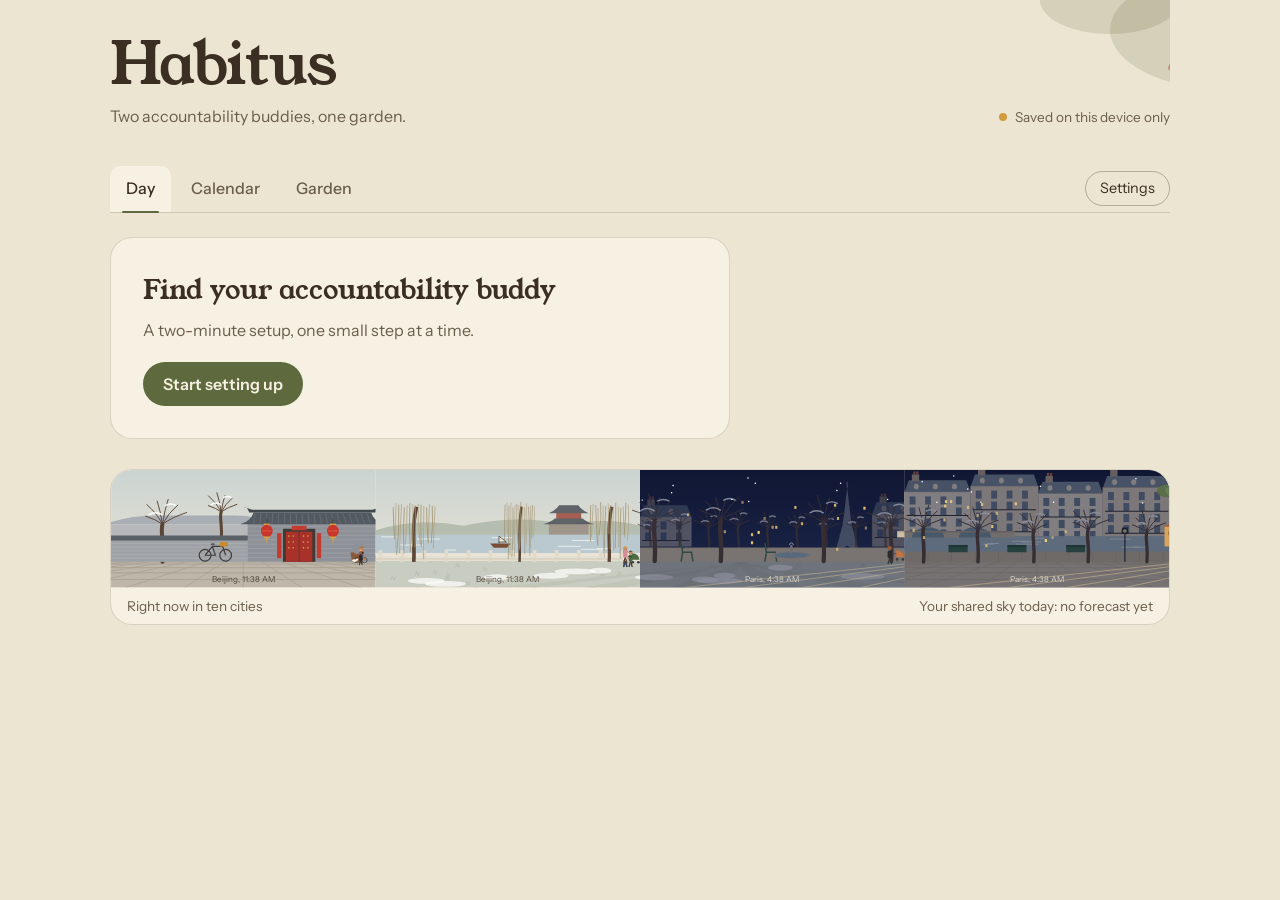
==== commit 6a8082ec: "Shared saving on GitHub Pages through Firebase The site saves to a Firebase project when FIREBASE_CO" ====
--- a/index.html
+++ b/index.html
@@ -458,6 +458,11 @@
 .scard small{color:var(--ink-soft);font-size:.75rem}
 .scard[aria-pressed="true"]{border-color:var(--moss);background:color-mix(in srgb, var(--moss) 12%, var(--card));animation:tilepop .3s}
 .scard[aria-pressed="true"]::after{content:"✓";position:absolute;top:8px;right:10px;width:20px;height:20px;border-radius:50%;background:var(--moss);color:var(--card);font-size:.75rem;display:grid;place-items:center}
+.wsub{font-size:.95rem;margin:16px 0 8px;color:var(--ink-soft)}
+.sugg.areas{grid-template-columns:repeat(auto-fill,minmax(130px,1fr))}
+.sugg.areas .scard[aria-pressed="true"]::after{content:none}
+input.small-in{width:auto;max-width:170px;background:var(--paper);border:1px solid var(--line-strong);border-radius:10px;padding:6px 8px}
+.addown input.small-in{flex:0 1 150px;border-radius:999px}
 .addown{display:flex;gap:8px;flex-wrap:wrap;margin-top:14px;align-items:center}
 .addown input{flex:1 1 200px;background:var(--paper);border:1px solid var(--line-strong);border-radius:999px;padding:9px 14px}
 .tune{display:grid;gap:10px}
@@ -721,22 +726,68 @@
   return "study";
 };
 const ITEM_CAT = {book:"read", sneakers:"move", pillow:"sleep", flowers:"mindful", journal:"journal", headphones:"study", phone:"unplug", bottle:"nourish", bread:"nourish", fruit:"nourish", mug:"sleep", plant:"mindful"};
-const SUGGESTIONS = [
-  {name:"Screen time", type:"duration", dir:"max", target:180, cat:"unplug"},
-  {name:"Read 20 pages", type:"check", cat:"read"},
-  {name:"Exercise", type:"duration", dir:"min", target:30, cat:"move"},
-  {name:"Lights out", type:"clock", dir:"max", target:1410, cat:"sleep"},
-  {name:"Wake up", type:"clock", dir:"max", target:450, cat:"sleep"},
-  {name:"Drink 8 glasses of water", type:"check", cat:"nourish"},
-  {name:"Meditate", type:"duration", dir:"min", target:10, cat:"mindful"},
-  {name:"Journal", type:"check", cat:"journal"},
-  {name:"Deep work", type:"duration", dir:"min", target:120, cat:"study"},
-  {name:"Practise a language", type:"duration", dir:"min", target:20, cat:"language"},
-  {name:"Cook at home", type:"check", cat:"nourish"},
-  {name:"Call family", type:"check", cat:"connect"},
-  {name:"No social media before noon", type:"check", cat:"unplug"},
-  {name:"Walk outside", type:"duration", dir:"min", target:30, cat:"move"}
-];
+/* Goal ideas, grouped by area. Setup asks for the area first, then the exact goal. */
+const GOAL_IDEAS = {
+  move: [
+    {name:"Steps", type:"number", dir:"min", target:10000, unit:"steps"},
+    {name:"Exercise", type:"duration", dir:"min", target:30},
+    {name:"Walk outside", type:"duration", dir:"min", target:30},
+    {name:"Run", type:"number", dir:"min", target:5, unit:"km"},
+    {name:"Stretch", type:"duration", dir:"min", target:10},
+    {name:"Go to the gym", type:"check"}
+  ],
+  nourish: [
+    {name:"Water", type:"number", dir:"min", target:8, unit:"glasses"},
+    {name:"Fruit and veg", type:"number", dir:"min", target:5, unit:"portions"},
+    {name:"Cook at home", type:"check"},
+    {name:"Eat breakfast", type:"check"},
+    {name:"Coffee", type:"number", dir:"max", target:2, unit:"cups"},
+    {name:"No sugary snacks", type:"check"},
+    {name:"Alcohol-free day", type:"check"}
+  ],
+  sleep: [
+    {name:"Lights out", type:"clock", dir:"max", target:1410},
+    {name:"Wake up", type:"clock", dir:"max", target:450},
+    {name:"Hours of sleep", type:"duration", dir:"min", target:480}
+  ],
+  read: [
+    {name:"Pages read", type:"number", dir:"min", target:20, unit:"pages"},
+    {name:"Reading time", type:"duration", dir:"min", target:30},
+    {name:"Read before bed", type:"check"}
+  ],
+  unplug: [
+    {name:"Screen time", type:"duration", dir:"max", target:180},
+    {name:"No social media before noon", type:"check"},
+    {name:"Phone pickups", type:"number", dir:"max", target:50, unit:"pickups"},
+    {name:"Phone away", type:"clock", dir:"max", target:1320}
+  ],
+  mindful: [
+    {name:"Meditate", type:"duration", dir:"min", target:10},
+    {name:"Breathing exercise", type:"check"},
+    {name:"Time outdoors", type:"duration", dir:"min", target:20}
+  ],
+  journal: [
+    {name:"Journal", type:"check"},
+    {name:"Gratitudes", type:"number", dir:"min", target:3, unit:"things"},
+    {name:"Words written", type:"number", dir:"min", target:300, unit:"words"}
+  ],
+  study: [
+    {name:"Deep work", type:"duration", dir:"min", target:120},
+    {name:"Study", type:"duration", dir:"min", target:60},
+    {name:"Practise an instrument", type:"duration", dir:"min", target:20}
+  ],
+  language: [
+    {name:"Practise a language", type:"duration", dir:"min", target:20},
+    {name:"New words", type:"number", dir:"min", target:10, unit:"words"},
+    {name:"Language lessons", type:"number", dir:"min", target:1, unit:"lessons"}
+  ],
+  connect: [
+    {name:"Call family", type:"check"},
+    {name:"Message a friend", type:"check"},
+    {name:"Quality time", type:"duration", dir:"min", target:60}
+  ]
+};
+const SUGGESTIONS = Object.entries(GOAL_IDEAS).flatMap(([cat, list]) => list.map(g => ({...g, cat})));
 const QUICK = {
   cheer:{label:"Cheer", text: n => `Proud of you, ${n}. Keep going!`},
   nudge:{label:"Nudge", text: n => `Gentle nudge, ${n}: I haven’t seen your check-in yet today.`},
@@ -751,7 +802,7 @@
 const today = () => fmt(new Date());
 const shortDate = s => parse(s).toLocaleDateString(undefined,{month:"short", day:"numeric"});
 const prettyDay = s => { const t = today(); if (s===t) return "Today"; if (s===addDays(t,-1)) return "Yesterday"; return parse(s).toLocaleDateString(undefined,{weekday:"long",month:"short",day:"numeric"}); };
-const fmtNum = v => (Math.round(v*100)/100).toString();
+const fmtNum = v => (Math.round(v*100)/100).toLocaleString();
 const fmtDur = m => { m = Math.round(m); const h = Math.floor(m/60), r = m%60; return h && r ? `${h} h ${r} min` : h ? `${h} h` : `${r} min`; };
 const fmtClock = m => { m = ((Math.round(m)%1440)+1440)%1440; const d = new Date(2000,0,1,Math.floor(m/60),m%60); return d.toLocaleTimeString(undefined,{hour:"numeric",minute:"2-digit",hour12:!pref("clock24")}); };
 const clockStr = m => m==null||m==="" ? "" : `${pad(Math.floor((m%1440)/60))}:${pad(m%60)}`;
@@ -812,8 +863,11 @@
 const val = (d,p,hid) => { const v = S.logs[key(d,p)]?.values?.[hid]; return typeof v==="number" ? v : null; };
 const done = (d,p,hid) => !!S.logs[key(d,p)]?.done?.[hid];
 const adj = (v,h) => (h.type==="clock" && h.target >= 1080 && v < 360) ? v + 1440 : v;
-const cmp = (v,h) => h.dir==="max" ? adj(v,h) <= h.target : adj(v,h) >= h.target;
-function indiv(d,p,h){ if (h.type==="check") return done(d,p,h.id); const v = val(d,p,h.id); return v!==null && cmp(v,h); }
+/* A shared goal can have a different target for each person (h.targets = {a, b}). */
+const tgtOf = (h,p) => { const t = h.targets?.[p]; return p && h.who==="both" && h.share!=="combined" && t!=null && t!=="" && !isNaN(Number(t)) ? Number(t) : h.target; };
+const ownTargets = h => h.who==="both" && h.share!=="combined" && h.type!=="check" && !!h.targets;
+const cmp = (v,h,p) => { const T = tgtOf(h,p), a = (h.type==="clock" && T >= 1080 && v < 360) ? v + 1440 : v; return h.dir==="max" ? a <= T : a >= T; };
+function indiv(d,p,h){ if (h.type==="check") return done(d,p,h.id); const v = val(d,p,h.id); return v!==null && cmp(v,h,p); }
 function mine(d,p,h){
   if (h.share==="combined") return val(d,p,h.id)!==null;
   return indiv(d,p,h);
@@ -824,10 +878,11 @@
   return indiv(d,p,h);
 }
 const fmtVal = (h,v) => v===null ? "" : h.type==="duration" ? fmtDur(v) : h.type==="clock" ? fmtClock(v) : `${fmtNum(v)} ${h.unit||""}`.trim();
-function targetText(h){
-  if (h.type==="duration") return `${h.dir==="max"?"at most":"at least"} ${fmtDur(h.target)}`;
-  if (h.type==="clock") return `${h.dir==="max"?"by":"after"} ${fmtClock(h.target)}`;
-  if (h.type==="number") return `${h.dir==="max"?"at most":"at least"} ${fmtNum(h.target)} ${h.unit||""}`.trim();
+function targetText(h, p){
+  const T = tgtOf(h, p);
+  if (h.type==="duration") return `${h.dir==="max"?"at most":"at least"} ${fmtDur(T)}`;
+  if (h.type==="clock") return `${h.dir==="max"?"by":"after"} ${fmtClock(T)}`;
+  if (h.type==="number") return `${h.dir==="max"?"at most":"at least"} ${fmtNum(T)} ${h.unit||""}`.trim();
   return "";
 }
 function seasonFor(d){ const s = S.config?.season; if (["spring","summer","fall","winter"].includes(s)) return s; const m = parse(d).getMonth()+1; return m>=3&&m<=5 ? "spring" : m>=6&&m<=8 ? "summer" : m>=9&&m<=11 ? "fall" : "winter"; }
@@ -885,7 +940,7 @@
     try { user = await window.claude.use("user"); } catch {}
   }
   if (db) { store = dbStore(db); try { if (await user?.can?.("data.write")===false) S.readOnly = true; } catch {} }
-  else store = localStore();
+  else { const fdb = window.claude ? null : await firebaseDb(); store = fdb ? dbStore(fdb) : localStore(); }
   S.mode = store.mode; store.start();
 }
 let pendingWrites = 0, lastSaved = 0, saveTimer = null;
@@ -1002,6 +1057,23 @@
   const pace = Math.round(count*elapsed/totalDays);
   const left = t > end ? 0 : t < start ? totalDays : diffDays(end,t)+1;
   return {g, hs, start, end, count, ma, mb, got, pace, left, perDay: left ? Math.ceil(Math.max(0,count-got)/left) : 0, started: t >= start, ended: t > end};
+}
+/* ---------- Firebase: shared saving outside claude.ai (e.g. GitHub Pages) ----------
+   Paste your Firebase web app settings below (Firebase console → Project settings → Your apps).
+   Leave it as null to save on this device only. On claude.ai the page's own shared database is used instead. */
+const FIREBASE_CONFIG = null;
+const FIREBASE_SDK = "https://www.gstatic.com/firebasejs/10.12.2/";
+function loadScript(src){ return new Promise((ok, fail) => { const s = document.createElement("script"); s.src = src; s.onload = ok; s.onerror = fail; document.head.appendChild(s); }); }
+async function firebaseDb(){
+  if (!FIREBASE_CONFIG || !FIREBASE_CONFIG.projectId) return null;
+  try {
+    for (const f of ["firebase-app-compat.js", "firebase-auth-compat.js", "firebase-firestore-compat.js"]) await loadScript(FIREBASE_SDK + f);
+    const app = firebase.apps.length ? firebase.app() : firebase.initializeApp(FIREBASE_CONFIG);
+    await app.auth().signInAnonymously();
+    const fs = app.firestore();
+    try { fs.settings({ignoreUndefinedProperties:true, merge:true}); } catch {}
+    return fs;
+  } catch (e) { console.error("Firebase didn't connect:", e); return null; }
 }
 function plantBody(kind){
   switch(kind){
@@ -1232,7 +1304,7 @@
 const OUTFITS = {
   hanfu:{name:"Hanfu", city:"Beijing", price:60, col:"#E8B4B0", sleeves:"wide", lower:"robe", hem:"#B8423A", collar:"cross", sash:"#8E3B46"},
   kimono:{name:"Kimono", city:"Tokyo", price:60, col:"#34476B", sleeves:"wide", lower:"robe", pattern:"floral", collar:"cross", obi:"#D9A441"},
-  trench:{name:"Trench coat", city:"Paris", price:45, col:"#C9A87A", sleeves:"normal", lower:"pants", lowerCol:"#2B2B2B", collar:"trench", shoes:"#3A2A22"},
+  trench:{name:"Trench coat", city:"London", price:105, col:"#C29A62", sleeves:"normal", lower:"pants", lowerCol:"#2B2B2B", collar:"trench", shoes:"#3A2A22"},
   toga:{name:"Toga", city:"Rome", price:45, col:"#F4EEE2", sleeves:"none", lower:"robe", hem:"#7A3A7A", collar:"toga"},
   prom:{name:"Prom dress", city:"New York", price:60, col:"#C2387A", sleeves:"none", lower:"gown", collar:"sweet", sparkle:true},
   tiedye:{name:"Tie-dye", city:"San Francisco", price:35, col:"#F2C14E", sleeves:"short", lower:"pants", lowerCol:"#7E97AE", pattern:"tiedye", collar:"round"},
@@ -1249,7 +1321,7 @@
   laurel:{name:"Laurel wreath", slot:"head", city:"Rome", price:15}, kanzashi:{name:"Kanzashi hairpin", slot:"head", city:"Tokyo", price:15},
   jadepin:{name:"Jade hairpin", slot:"head", city:"Beijing", price:15}, fez:{name:"Fez with tassel", slot:"head", city:"Athens", price:15},
   tiara:{name:"Tiara", slot:"head", price:25}, tophat:{name:"Top hat", slot:"head", price:25}, boater:{name:"Straw boater", slot:"head", price:15},
-  pearls:{name:"Pearl necklace", slot:"neck", price:20}, goldchain:{name:"Gold chain", slot:"neck", price:15}, silkscarf:{name:"Silk scarf", slot:"neck", city:"Paris", price:15},
+  pearls:{name:"Pearl necklace", slot:"neck", price:20}, goldchain:{name:"Gold chain", slot:"neck", price:15}, silkscarf:{name:"Silk scarf", slot:"neck", city:"Paris", price:15}, checkscarf:{name:"Check scarf", slot:"neck", city:"London", price:45},
   hearts:{name:"Heart sunglasses", slot:"face", price:15}, monocle:{name:"Monocle", slot:"face", price:20},
   corsage:{name:"Wrist corsage", slot:"wrist", city:"New York", price:15}, bangle:{name:"Jade bangle", slot:"wrist", price:15}, watch:{name:"Wristwatch", slot:"wrist", price:15}, bracelets:{name:"Friendship bracelets", slot:"wrist", city:"San Francisco", price:10},
   fan:{name:"Folding fan", slot:"hand", city:"Tokyo", price:15}, baguette:{name:"Baguette", slot:"hand", city:"Paris", price:10}, gelato:{name:"Gelato", slot:"hand", city:"Rome", price:10},
@@ -1287,6 +1359,7 @@
     case "pearls": return `<path d="M24 46 Q32 55 40 46" stroke="none" fill="none"/>${Array.from({length:9},(_,i)=>{ const t = i/8, x = 24+16*t, y = 46+7*Math.sin(Math.PI*t); return `<circle cx="${x.toFixed(1)}" cy="${y.toFixed(1)}" r="1.2" fill="#FBF7EE" stroke="#D9CFBC" stroke-width=".3"/>`; }).join("")}`;
     case "goldchain": return `<path d="M25 46 Q32 55 39 46" stroke="#D9A441" stroke-width="1.3" fill="none" stroke-dasharray="1.6 .8"/>`;
     case "silkscarf": return `<path d="M24 45 Q32 51 40 45 L40 48 Q32 54 24 48Z" fill="#7FAED0"/><path d="M30 49 l-4 8 l4 -1 l2 -6Z M34 49 l4 8 l-4 -1 l-2 -6Z" fill="#D88C98"/><circle cx="32" cy="49" r="1.8" fill="#F2C14E"/>`;
+    case "checkscarf": return `${patternIn("check-fine", "M23 44.5 Q32 51 41 44.5 L41.6 48.6 Q32 55 22.4 48.6Z", [21,43,22,13])}${patternIn("check-fine", "M33 49 L36 61 L41 60 L38 48Z", [32,47,10,15])}<path d="M36.2 61 v1.8 M37.6 60.8 v1.8 M39 60.6 v1.8 M40.4 60.3 v1.8" stroke="#C9A87A" stroke-width=".7"/>`;
     case "hearts": return `<path d="M27.5 34.5 l-4.5 -4.5 a2.5 2.5 0 0 1 4.5 -2.4 a2.5 2.5 0 0 1 4.5 2.4Z M36.5 34.5 l-4.5 -4.5 a2.5 2.5 0 0 1 4.5 -2.4 a2.5 2.5 0 0 1 4.5 2.4Z" fill="#E0567A"/><path d="M31.6 30 h.8" stroke="#3B2E22" stroke-width="1"/>`;
     case "monocle": return `<circle cx="36.5" cy="31" r="4.4" fill="#FFFFFF" fill-opacity=".2" stroke="#C9A050" stroke-width="1.2"/><path d="M40.4 33.4 Q42 42 38 48" stroke="#C9A050" stroke-width=".6" fill="none"/>`;
   }
@@ -1327,6 +1400,8 @@
   if (kind.startsWith("breton:")) for (let y=y0+8; y<y0+h; y+=7) s += `<path d="M${x0} ${y} h${w}" stroke="${kind.slice(7)}" stroke-width="2.6"/>`;
   if (kind==="stripes") for (let x=x0; x<x0+w; x+=5) s += `<path d="M${x} ${y0} v${h}" stroke="#7FAED0" stroke-width="1.4"/>`;
   if (kind==="quilt") for (let y=y0+4; y<y0+h; y+=6) s += `<path d="M${x0} ${y} h${w}" stroke="${"#6EA88E"}" stroke-width="1.2"/>`;
+  if (kind.startsWith("check")) { const k = kind==="check-fine" ? 5 : 8; s += `<rect x="${x0}" y="${y0}" width="${w}" height="${h}" fill="#D9BE8E"/>`;
+    for (let t=0; t<Math.max(w,h); t+=k) [["#1E1E1E",k*.22,0,.8],["#F7F2E6",k*.07,k*.42,1],["#B8302A",k*.06,k*.7,1]].forEach(([c,sw,o,op]) => { s += `<path d="M${x0+t+o} ${y0} v${h} M${x0} ${y0+t+o} h${w}" stroke="${c}" stroke-width="${sw}" opacity="${op}"/>`; }); }
   if (kind==="tiedye") { const cx = x0+w/2, cy = y0+h/2; ["#E07A5F","#F2C14E","#9BC27A","#7FAED0","#9A86C2","#D88C98"].forEach((c,i) => { s += `<circle cx="${cx}" cy="${cy}" r="${((6-i)*Math.max(w,h)/10).toFixed(1)}" fill="${c}"/>`; }); }
   return s + `</g>`;
 }
@@ -1343,7 +1418,7 @@
   if (O.sparkle) s += [[-8,-50],[6,-44],[-2,-38],[10,-56]].map(([x,y])=>`<path class="twinkle" d="M${x} ${y-2} v4 M${x-2} ${y} h4" stroke="#FFF" stroke-width="1"/>`).join("");
   switch(O.collar){
     case "cross": s += `<path d="M-9 -80 L7 -54" stroke="#F4EDE0" stroke-width="4"/><path d="M9 -80 L-7 -54" stroke="${d}" stroke-width="4.4"/>`; break;
-    case "trench": s += `<path d="M-6 -80 L0 -56 L6 -80Z" fill="#F4EDE0"/>${[-72,-66,-60].map(y=>`<path d="M-5 ${y} H5" stroke="#34476B" stroke-width="1.6"/>`).join("")}<path d="M-8 -80 L-1 -56 L-13 -66Z M8 -80 L1 -56 L13 -66Z" fill="${d}"/><rect x="-19" y="-48" width="38" height="4" fill="${d}"/><rect x="-3" y="-49" width="6" height="6" fill="none" stroke="#3A2A22"/>`; break;
+    case "trench": s += `${patternIn("check", "M-6 -80 L0 -56 L6 -80Z", [-7,-81,14,26])}<path d="M-8 -80 L-1 -56 L-13 -66Z M8 -80 L1 -56 L13 -66Z" fill="${d}"/><path d="M-19 -77 L-11 -79 L-11 -76 L-19 -74Z M19 -77 L11 -79 L11 -76 L19 -74Z" fill="${d}"/><path d="M-1 -56 V-36" stroke="${d}" stroke-width=".8"/>${[-62,-54].map(y=>`<circle cx="-6" cy="${y}" r="1.3" fill="#3A2A22"/><circle cx="6" cy="${y}" r="1.3" fill="#3A2A22"/>`).join("")}<rect x="-19" y="-48" width="38" height="4" fill="${d}"/><rect x="-3.4" y="-49.2" width="6.8" height="6.4" rx="1" fill="none" stroke="#2B2B2B" stroke-width="1.2"/><path d="M0 -46 h2.6" stroke="#2B2B2B" stroke-width="1"/><path d="M14 -44 l2 7 l-3 0Z" fill="${d}"/>`; break;
     case "tux": s += `<path d="M-6 -80 L0 -48 L6 -80Z" fill="#FBF7EE"/><path d="M-8 -80 L-1 -50 L-12 -64Z M8 -80 L1 -50 L12 -64Z" fill="#3A3A40"/><path d="M0 -76 L-5 -79 L-5 -73Z M0 -76 L5 -79 L5 -73Z" fill="#111"/><circle cx="0" cy="-62" r=".8" fill="#111"/><circle cx="0" cy="-56" r=".8" fill="#111"/>`; break;
     case "suit": s += `<path d="M-6 -80 L0 -52 L6 -80Z" fill="#FBF7EE"/><path d="M0 -76 L-2 -60 L0 -54 L2 -60Z" fill="#34476B"/><path d="M-8 -80 L-1 -52 L-12 -64Z M8 -80 L1 -52 L12 -64Z" fill="${d}"/>`; break;
     case "vest": s += `<path d="M-19 -76 Q-21 -56 -18 -40 L-8 -40 L-6 -78Z M19 -76 Q21 -56 18 -40 L8 -40 L6 -78Z" fill="#34476B"/>${[-70,-62,-54,-46].map(y=>`<path d="M-15 ${y} q3 -2 6 0 M9 ${y} q3 -2 6 0" stroke="#D9A441" stroke-width="1" fill="none"/>`).join("")}<rect x="-19" y="-40" width="38" height="5" fill="#B8423A"/>`; break;
@@ -1386,7 +1461,7 @@
   if (O.pattern && O.collar==="straps") s += patternIn(O.pattern, "M14 66 Q16 56 32 56 Q48 56 50 66Z", [12,54,40,12]);
   switch(O.collar){
     case "cross": s += `<path d="M24 46 L37 66" stroke="#F4EDE0" stroke-width="3.6"/><path d="M40 46 L27 66" stroke="${d}" stroke-width="4"/>`; break;
-    case "trench": s += `<path d="M27 46 L32 64 L37 46Z" fill="#F4EDE0"/><path d="M28 52 H36 M29 57 H35" stroke="#34476B" stroke-width="1.6"/><path d="M26 46 L31 64 L22 54Z M38 46 L33 64 L42 54Z" fill="${d}"/>`; break;
+    case "trench": s += `${patternIn("check-fine", "M27 46 L32 64 L37 46Z", [26,45,12,20])}<path d="M26 46 L31 64 L22 54Z M38 46 L33 64 L42 54Z" fill="${d}"/><path d="M10 54 L18 50 L19 53 L11 57Z M54 54 L46 50 L45 53 L53 57Z" fill="${d}"/><circle cx="25" cy="61" r="1.1" fill="#3A2A22"/><circle cx="39" cy="61" r="1.1" fill="#3A2A22"/>`; break;
     case "tux": s += `<path d="M27 46 L32 66 L37 46Z" fill="#FBF7EE"/><path d="M26 46 L31 66 L22 56Z M38 46 L33 66 L42 56Z" fill="#3A3A40"/><path d="M32 49 L28 47 L28 51Z M32 49 L36 47 L36 51Z" fill="#111"/>`; break;
     case "suit": s += `<path d="M27 46 L32 66 L37 46Z" fill="#FBF7EE"/><path d="M32 48 L30 60 L32 64 L34 60Z" fill="#34476B"/><path d="M26 46 L31 66 L22 56Z M38 46 L33 66 L42 56Z" fill="${d}"/>`; break;
     case "vest": s += `<path d="M10 66 Q12 52 22 48 L27 66Z M54 66 Q52 52 42 48 L37 66Z" fill="#34476B"/><path d="M14 58 q3 -2 6 0 M44 58 q3 -2 6 0" stroke="#D9A441" stroke-width="1" fill="none"/>`; break;
@@ -3358,7 +3433,7 @@
   const own = mine(d,p,h), ok = met(d,p,h), cs = curStreak(p,h), o = other(p), t = today();
   const mini = `<svg class="mini" viewBox="-24 -24 48 48" aria-hidden="true" opacity="${ok?1:.45}">${itemSVG(h.item)}</svg>`;
   const notes = [];
-  if (h.type!=="check") notes.push(h.share==="combined" ? `Together ${targetText(h)}` : `Goal ${targetText(h)}`);
+  if (h.type!=="check") notes.push(h.share==="combined" ? `Together ${targetText(h)}` : `Goal ${targetText(h,p)}`);
   if (h.share==="both") notes.push(ok ? "Both of you did it" : own ? `Waiting on ${name(o)}` : indiv(d,o,h) ? `${name(o)} did ${pronOf(o).pos}` : "Counts when you both do it");
   if (h.share==="combined") { const vo = val(d,o,h.id), vm = val(d,p,h.id); if (vm!==null && vo!==null) notes.push(`${fmtVal(h,vm+vo)} together so far`); else if (vm!==null) notes.push(`Waiting on ${name(o)}`); }
   if (h.type==="duration" || h.type==="number") {
@@ -3402,8 +3477,9 @@
   for (const h of habits().filter(h=>h.type!=="check")) {
     const ps = P.filter(p=>applies(h,p)), comb = h.share==="combined", clock = h.type==="clock";
     const vals = []; for (let i=1;i<=days;i++){ const ds = `${y}-${pad(m)}-${pad(i)}`; for (const p of ps){ const v = val(ds,p,h.id); if (v!==null) vals.push(adj(v,h)); } if (comb) { const a = val(ds,"a",h.id), b = val(ds,"b",h.id); if (a!==null||b!==null) vals.push((a||0)+(b||0)); } }
-    let lo = 0, hi = Math.max(h.target||1, ...vals, 1);
-    if (clock) { const all = [...vals, h.target]; lo = Math.max(0, Math.min(...all) - 60); hi = Math.max(...all) + 60; }
+    const own = !comb && ownTargets(h) && ps.length > 1, tgts = own ? ps.map(p => [p, tgtOf(h,p)]) : [[null, h.target]];
+    let lo = 0, hi = Math.max(...tgts.map(x=>x[1]||1), ...vals, 1);
+    if (clock) { const all = [...vals, ...tgts.map(x=>x[1])]; lo = Math.max(0, Math.min(...all) - 60); hi = Math.max(...all) + 60; }
     for (const p of ps){ const b = h.baseline?.[p]; if (!comb && !clock && b!==""&&b!=null&&!isNaN(Number(b))) hi = Math.max(hi, Number(b)); }
     if (!clock) hi *= 1.15;
     const W=700, H=150, x0=54, x1=690, yT=12, yB=118, gw=(x1-x0)/days, bw = comb ? gw-3 : Math.max(2,(gw-3)/ps.length);
@@ -3417,13 +3493,13 @@
       else ps.forEach((p,j) => { const v = val(ds,p,h.id); if (v!==null) svg += `<rect x="${x0+(i-1)*gw+1.5+j*bw}" y="${Y(v)}" width="${bw-.5}" height="${yB-Y(v)}" rx="1.5" fill="var(--${p})" opacity="${met(ds,p,h)?1:.45}"><title>${esc(name(p))}, ${i}: ${esc(fmtVal(h,v))}</title></rect>`; });
       if (i===1||i%5===0) svg += `<text x="${x0+(i-.5)*gw}" y="${yB+16}" text-anchor="middle" font-size="11" fill="var(--ink-soft)">${i}</text>`;
     }
-    const ty = Y(h.target);
-    svg += `<line x1="${x0}" x2="${x1}" y1="${ty}" y2="${ty}" stroke="var(--moss)" stroke-dasharray="5 4" stroke-width="1.5"/><text x="${x0-6}" y="${ty+4}" text-anchor="end" font-size="11" fill="var(--moss)">${esc(lab(h.target))}</text>`;
+    for (const [tp, tv] of tgts) { const ty = Y(clock ? adj(tv,h) : tv), col = tp ? `var(--${tp})` : "var(--moss)";
+      svg += `<line x1="${x0}" x2="${x1}" y1="${ty}" y2="${ty}" stroke="${col}" stroke-dasharray="5 4" stroke-width="1.5"/><text x="${x0-6}" y="${ty+4}" text-anchor="end" font-size="11" fill="${col}">${esc(lab(tv))}</text>`; }
     if (!comb && !clock) ps.forEach(p => { const b = h.baseline?.[p]; if (b!==""&&b!=null&&!isNaN(Number(b))) { const by = Y(Number(b)); svg += `<line x1="${x0}" x2="${x1}" y1="${by}" y2="${by}" stroke="var(--${p})" stroke-dasharray="2 4" stroke-width="1.5" opacity=".8"/>`; } });
     svg += `</svg>`;
     const avgs = ps.map(p => { let s=0,n=0; for(let i=1;i<=days;i++){const v=val(`${y}-${pad(m)}-${pad(i)}`,p,h.id); if(v!==null){s+=adj(v,h);n++;}} return n?`${esc(name(p))} averaged ${esc(fmtVal(h,s/n))}`:`${esc(name(p))} hasn’t logged this month`; });
     const hasBase = !comb && !clock && ps.some(p => h.baseline?.[p]!==""&&h.baseline?.[p]!=null);
-    charts += `<div class="chart"><h3>${esc(h.name)}</h3><p>${comb?`Your combined total, stacked, against a shared goal of ${esc(targetText(h))}.`:clock?`What time it happened each day. Goal ${esc(targetText(h))}.`:`Goal ${esc(targetText(h))} a day.`} Dashed green is the goal${hasBase?", dotted lines are your starting points":""}. ${avgs.join("; ")}.</p>${svg}</div>`;
+    charts += `<div class="chart"><h3>${esc(h.name)}</h3><p>${comb?`Your combined total, stacked, against a shared goal of ${esc(targetText(h))}.`:clock?`What time it happened each day. Goal ${esc(targetText(h))}.`:own?`Goals: ${ps.map(p=>`${esc(name(p))} ${esc(targetText(h,p))}`).join(", ")} a day.`:`Goal ${esc(targetText(h))} a day.`} ${own?"Dashed lines in your colours are your goals":"Dashed green is the goal"}${hasBase?", dotted lines are your starting points":""}. ${avgs.join("; ")}.</p>${svg}</div>`;
   }
   el.innerHTML = `<div class="monthbar"><button class="iconbtn" data-act="prevmonth" aria-label="Previous month">‹</button><h2>${esc(label)}</h2>
     <button class="iconbtn" data-act="nextmonth" aria-label="Next month" ${S.month>=t.slice(0,7)?"disabled":""}>›</button></div>
@@ -3548,7 +3624,7 @@
   ];
   const L = [{id:"welcome", r:wWelcome}, {id:"names", r:wNamesOnly}, {id:"prons", r:wProns}, {id:"pets", r:wPets}];
   for (const p of P) LOOK_MINI.forEach((m,k) => L.push({id:`look-${p}-${k}`, r:()=>wLookMini(p,k)}));
-  L.push({id:"goals", r:wGoals}, {id:"who", r:wWho}, {id:"bigtext", r:wBigText}, {id:"biglen", r:wBigLen}, {id:"place-a", r:()=>wPlaceOne("a")}, {id:"place-b", r:()=>wPlaceOne("b")}, {id:"checkin", r:wCheckin}, {id:"done", r:wDone});
+  L.push({id:"goals", r:wGoals}, {id:"who", r:wWho}, {id:"tune", r:wTune}, {id:"bigtext", r:wBigText}, {id:"biglen", r:wBigLen}, {id:"place-a", r:()=>wPlaceOne("a")}, {id:"place-b", r:()=>wPlaceOne("b")}, {id:"checkin", r:wCheckin}, {id:"done", r:wDone});
   return L;
 }
 const WZ = {i:0, dir:1, editing:false, d:null, cat:{a:"face",b:"face"}, anim:true, overridden:false};
@@ -3630,30 +3706,58 @@
     <div class="builder"><div class="preview"><svg class="figbig anim" viewBox="-70 -140 140 192" role="img" aria-label="${esc(nm(p))}, full figure"><ellipse cx="0" cy="44" rx="46" ry="8" fill="var(--${p}-soft)" opacity=".7"/>${figureSVG(av,"stand",false,"wave")}</svg>${sceneSVG(p, today(), {empty:true, av, pet:D().people[p].pet, place:D().places[p], w:"sunny", frac:1, uid:"look"+p, act:"language", label:`Preview of ${nm(p)} out in the city`})}<button type="button" class="ghost dice" data-w="surprise" data-p="${p}">Surprise me</button></div>
     <div><div class="cattabs" role="tablist">${Object.entries(LOOKCATS).map(([k,l])=>`<button type="button" role="tab" style="--pc:var(--${p})" data-w="cat" data-p="${p}" data-v="${k}" aria-selected="${cat===k}">${l}</button>`).join("")}</div>${groups}</div></div>`;
 }
-const typeTag = h => h.type==="check" ? "Yes or no" : h.type==="duration" ? `How long, ${targetText({...h,target:Number(h.target)})}` : `What time, ${targetText({...h,target:Number(h.target)})}`;
+const TYPE_OPTS = [["check","Yes or no"],["number","How many"],["duration","How long"],["clock","What time"]];
+const TYPE_DEFAULTS = {check:{}, number:{dir:"min", target:1, unit:""}, duration:{dir:"min", target:30}, clock:{dir:"max", target:1380}};
+const typeTag = h => { const tt = targetText({...h, target:Number(h.target)}); return h.type==="check" ? "Yes or no" : tt.charAt(0).toUpperCase() + tt.slice(1); };
+const OWN_HINT = {move:"Swim 20 lengths", nourish:"Eat a home-made lunch", sleep:"No caffeine after 2pm", read:"Finish a chapter", unplug:"No phone at dinner", mindful:"Pray", journal:"Write one line a day", study:"Practise piano", language:"Watch a show in Spanish", connect:"Text my sister"};
 function wGoals(){
-  const chosen = new Set(D().habits.map(h => h.name.toLowerCase()));
-  const customs = D().habits.filter(h => !SUGGESTIONS.some(s => s.name.toLowerCase()===h.name.toLowerCase()));
-  const card = (h, idx, custom) => `<button type="button" class="scard" data-w="${custom?"rmgoal":"pick"}" data-i="${idx}" aria-pressed="${custom || chosen.has(h.name.toLowerCase())}"><svg viewBox="-24 -24 48 48" aria-hidden="true">${itemSVG(CATS[h.cat||guessCat(h.name)].icon)}</svg><strong>${esc(h.name)}</strong><small>${esc(CATS[h.cat||guessCat(h.name)].label)}, ${esc(typeTag(h).toLowerCase())}</small></button>`;
-  return `<h2>What will you hold each other to?</h2><p class="lede">Tap a few to start. You can change everything later.</p>
-    <div class="sugg">${SUGGESTIONS.map((h,i)=>card(h,i,false)).join("")}${customs.map(h=>card(h, D().habits.indexOf(h), true)).join("")}</div>
-    <div class="addown"><input id="ownName" maxlength="60" placeholder="Or add your own, e.g. Practise piano" aria-label="Your own goal">
-      ${pills('data-w="owntype"', [["check","Yes or no"],["duration","How long"],["clock","What time"]], WZ.ownType||"check")}<button type="button" class="primary" data-w="addown">Add</button></div>
-    <p class="small" style="margin-top:10px">${D().habits.length} chosen.</p>`;
+  const hs = D().habits, chosen = new Set(hs.map(h => h.name.toLowerCase()));
+  const catOf = h => CATS[h.cat] ? h.cat : guessCat(h.name);
+  const cat = WZ.goalCat || (hs[0] ? catOf(hs[hs.length-1]) : "move"), C = CATS[cat];
+  const ideas = GOAL_IDEAS[cat] || [];
+  const customs = hs.filter(h => catOf(h)===cat && !ideas.some(s => s.name.toLowerCase()===h.name.toLowerCase()));
+  const areas = Object.entries(CATS).map(([k,c]) => { const n = hs.filter(h => catOf(h)===k).length;
+    return `<button type="button" class="scard area" data-w="gcat" data-v="${k}" aria-pressed="${k===cat}"><svg viewBox="-24 -24 48 48" aria-hidden="true">${itemSVG(c.icon)}</svg><strong>${esc(c.label)}</strong><small>${n ? `${n} chosen` : "&nbsp;"}</small></button>`; }).join("");
+  const card = (h, attrs, on) => `<button type="button" class="scard" ${attrs} aria-pressed="${on}"><svg viewBox="-24 -24 48 48" aria-hidden="true">${itemSVG(C.icon)}</svg><strong>${esc(h.name)}</strong><small>${esc(typeTag(h))}</small></button>`;
+  const ot = WZ.ownType || "check";
+  const ownExtra = ot==="number" ? `<input id="ownTarget" class="small-in" type="number" min="0" step="any" inputmode="decimal" data-wf="owntarget" value="${esc(WZ.ownTarget??"")}" placeholder="How many" aria-label="Target number"><input id="ownUnit" class="small-in" data-wf="ownunit" maxlength="20" value="${esc(WZ.ownUnit||"")}" placeholder="of what, e.g. glasses" aria-label="Unit">` : "";
+  return `<h2>What will you hold each other to?</h2><p class="lede">First choose an area, then the exact goal. You can set your own numbers in the next steps.</p>
+    <h3 class="wsub">1. Choose an area</h3>
+    <div class="sugg areas">${areas}</div>
+    <h3 class="wsub">2. Choose the exact goal for ${esc(C.label.toLowerCase())}</h3>
+    <div class="sugg">${ideas.map((h,i)=>card(h, `data-w="pick" data-c="${cat}" data-i="${i}"`, chosen.has(h.name.toLowerCase()))).join("")}${customs.map(h=>card(h, `data-w="rmgoal" data-i="${hs.indexOf(h)}"`, true)).join("")}</div>
+    <div class="addown"><input id="ownName" data-wf="ownname" maxlength="60" value="${esc(WZ.ownName||"")}" placeholder="Or write your own, e.g. ${esc(OWN_HINT[cat]||"Practise piano")}" aria-label="Your own ${esc(C.label.toLowerCase())} goal">
+      ${pills('data-w="owntype"', TYPE_OPTS, ot)}${ownExtra}<button type="button" class="primary" data-w="addown">Add</button></div>
+    <p class="small" style="margin-top:10px">${hs.length ? `${hs.length} chosen: ${hs.map(h => esc(h.name)).join(", ")}.` : "None chosen yet."}</p>`;
+}
+function tgtField(h, i, p){
+  const v = p ? (h.targets?.[p] ?? h.target) : h.target, pa = p ? ` data-p="${p}"` : "", who = p ? ` for ${nm(p)}` : "";
+  if (h.type==="duration") return `<span class="stepper"><button type="button" data-w="step" data-i="${i}"${pa} data-v="-15" aria-label="Less${esc(who)}">−</button><span>${esc(fmtDur(Number(v)||0))}</span><button type="button" data-w="step" data-i="${i}"${pa} data-v="15" aria-label="More${esc(who)}">+</button></span>`;
+  if (h.type==="clock") return `<input type="time" data-wf="clock" data-i="${i}"${pa} value="${clockStr(Number(v)||0)}" aria-label="${esc(h.name)} time${esc(who)}">`;
+  return `<input class="small-in" type="number" min="0" step="any" inputmode="decimal" data-wf="tnum" data-i="${i}"${pa} value="${esc(v)}" aria-label="${esc(h.name)} target${esc(who)}"><span>${esc(h.unit||"")}</span>`;
 }
 function wTune(){
   const hs = D().habits;
-  if (!hs.length) return `<h2>Fine-tune</h2><p class="lede">Pick a goal or two first, then come back here.</p>`;
-  return `<h2>Fine-tune your goals</h2><p class="lede">Who does each goal, how shared goals count, targets, and what each one shows in the scene.</p><div class="tune">${hs.map((h,i)=>{
+  if (!hs.length) return `<h2>Set your exact goals</h2><p class="lede">Pick a goal or two first, then come back here.</p>`;
+  return `<h2>Set your exact goals</h2><p class="lede">Make each goal specific: how it’s measured, the exact number, and whether you each aim for something different.</p><div class="tune">${hs.map((h,i)=>{
+    const cat = CATS[h.cat] ? h.cat : guessCat(h.name);
     let tgt = "";
-    if (h.type==="duration") tgt = `<div class="rowx">${pills(`data-w="dir" data-i="${i}"`, [["max","At most"],["min","At least"]], h.dir)}<span class="stepper"><button type="button" data-w="step" data-i="${i}" data-v="-15" aria-label="Less">−</button><span>${esc(fmtDur(Number(h.target)||0))}</span><button type="button" data-w="step" data-i="${i}" data-v="15" aria-label="More">+</button></span></div>`;
-    if (h.type==="clock") tgt = `<div class="rowx">${pills(`data-w="dir" data-i="${i}"`, [["max","By"],["min","After"]], h.dir)}<input type="time" data-wf="clock" data-i="${i}" value="${clockStr(Number(h.target)||0)}" aria-label="${esc(h.name)} time"></div>`;
-    const shareOpts = [["each","Separately"],["both","Only if we both do"]].concat(h.type==="duration" ? [["combined","Combined total"]] : []);
-    return `<div class="tunecard"><button type="button" class="ico" data-w="icon" data-i="${i}" title="Tap to change the category" aria-label="Change category for ${esc(h.name)}, now ${esc(CATS[h.cat||"study"].label)}"><svg viewBox="-24 -24 48 48">${itemSVG(CATS[h.cat||guessCat(h.name)].icon)}</svg></button><div style="display:grid;gap:8px">
+    if (h.type!=="check") {
+      const dirs = h.type==="clock" ? [["max","By"],["min","After"]] : [["min","At least"],["max","At most"]];
+      const split = h.who==="both" && (h.share||"each")!=="combined";
+      const own = split && !!h.targets;
+      tgt = `<div class="rowx"><span>Goal:</span>${pills(`data-w="dir" data-i="${i}"`, dirs, h.dir)}${own ? "" : tgtField(h,i)}</div>`;
+      if (h.type==="number") tgt += `<div class="rowx"><span>Counting:</span><input class="small-in" data-wf="unit" data-i="${i}" maxlength="20" value="${esc(h.unit||"")}" placeholder="e.g. glasses, steps, pages" aria-label="What you’re counting for ${esc(h.name)}"></div>`;
+      if (split) tgt += `<div class="rowx"><span>Target:</span>${pills(`data-w="split" data-i="${i}"`, [["same","Same for both of us"],["own","Each sets their own"]], own ? "own" : "same")}</div>`;
+      if (own) tgt += P.map(p => `<div class="rowx"><span>${esc(nm(p))}:</span>${tgtField(h,i,p)}</div>`).join("");
+    }
+    const shareOpts = [["each","Separately"],["both","Only if we both do"]].concat(h.type==="duration"||h.type==="number" ? [["combined","Combined total"]] : []);
+    return `<div class="tunecard"><button type="button" class="ico" data-w="icon" data-i="${i}" title="Tap to change the area" aria-label="Change area for ${esc(h.name)}, now ${esc(CATS[cat].label)}"><svg viewBox="-24 -24 48 48">${itemSVG(CATS[cat].icon)}</svg></button><div style="display:grid;gap:8px">
       <input class="nm" data-wf="hname" data-i="${i}" value="${esc(h.name)}" maxlength="60" aria-label="Goal name">
+      <div class="rowx"><span>Measured by:</span>${pills(`data-w="type" data-i="${i}"`, TYPE_OPTS, h.type)}</div>
       <div class="rowx"><span>Who:</span>${pills(`data-w="who" data-i="${i}"`, [["both","Both of us"],["a",nm("a")],["b",nm("b")]], h.who)}</div>
-      ${STYLE_OPTS[h.cat||guessCat(h.name)] ? `<div class="rowx"><span>Show as:</span><select data-wf="style" data-i="${i}" aria-label="How ${esc(h.name)} is shown">${STYLE_OPTS[h.cat||guessCat(h.name)].map(([v,l])=>`<option value="${v}" ${(h.style||"")===v?"selected":""}>${l}</option>`).join("")}</select></div>` : ""}
-      ${h.who==="both" ? `<div class="rowx"><span>Counts:</span>${pills(`data-w="share" data-i="${i}"`, shareOpts, h.share||"each")}</div>` : ""}${tgt}</div></div>`;
+      ${h.who==="both" ? `<div class="rowx"><span>Counts:</span>${pills(`data-w="share" data-i="${i}"`, shareOpts, h.share||"each")}</div>` : ""}${tgt}
+      ${STYLE_OPTS[cat] ? `<div class="rowx"><span>Show as:</span><select data-wf="style" data-i="${i}" aria-label="How ${esc(h.name)} is shown">${STYLE_OPTS[cat].map(([v,l])=>`<option value="${v}" ${(h.style||"")===v?"selected":""}>${l}</option>`).join("")}</select></div>` : ""}</div></div>`;
   }).join("")}</div>`;
 }
 const STYLE_OPTS = {
@@ -3757,7 +3861,9 @@
     const o = {id:h.id, name:String(h.name).trim(), type:h.type, cat, item:CATS[cat].icon, plant:h.plant||PLANT_KINDS[i%6], who:h.who||"both"};
     if (h.style) o.style = h.style;
     if (o.who==="both") o.share = h.share==="both" ? "both" : (h.share==="combined" && (h.type==="duration"||h.type==="number")) ? "combined" : "each";
-    if (h.type!=="check") { o.dir = h.dir==="min"?"min":"max"; o.target = Number(h.target)||0; if (h.unit) o.unit = h.unit; if (h.baseline && Object.keys(h.baseline).length) o.baseline = h.baseline; }
+    if (h.type!=="check") { o.dir = h.dir==="min"?"min":"max"; o.target = Number(h.target)||0; if (h.unit) o.unit = h.unit;
+      if (o.who==="both" && o.share!=="combined" && h.targets) o.targets = Object.fromEntries(P.map(p => [p, Number(h.targets[p] ?? h.target) || 0]));
+      if (h.baseline && Object.keys(h.baseline).length) o.baseline = h.baseline; }
     return o;
   });
   const keep = new Set(habitsOut.map(h=>h.id));
@@ -3797,14 +3903,21 @@
     case "cat": WZ.cat[p] = v; break;
     case "av": d.people[p].avatar = {...d.people[p].avatar, [b.dataset.k]:v}; break;
     case "surprise": d.people[p].avatar = randomAvatar(); break;
-    case "pick": { const sug = SUGGESTIONS[i], ix = d.habits.findIndex(h => h.name.toLowerCase()===sug.name.toLowerCase()); if (ix>=0) d.habits.splice(ix,1); else d.habits.push({...sug, item:CATS[sug.cat].icon, id:newId(), who:"both", share:"each", plant:PLANT_KINDS[d.habits.length%6]}); break; }
+    case "gcat": WZ.goalCat = v; break;
+    case "pick": { const c = b.dataset.c, sug = {...GOAL_IDEAS[c][i], cat:c}, ix = d.habits.findIndex(h => h.name.toLowerCase()===sug.name.toLowerCase()); if (ix>=0) d.habits.splice(ix,1); else d.habits.push({...sug, item:CATS[sug.cat].icon, id:newId(), who:"both", share:"each", plant:PLANT_KINDS[d.habits.length%6]}); break; }
     case "rmgoal": d.habits.splice(i,1); break;
     case "owntype": WZ.ownType = v; break;
-    case "addown": { const inp = document.getElementById("ownName"), n = (inp?.value||"").trim(); if (!n) { inp?.focus(); return; } const tp = WZ.ownType||"check"; d.habits.push({id:newId(), name:n, type:tp, dir:tp==="duration"?"min":"max", target:tp==="duration"?30:tp==="clock"?1380:0, cat:guessCat(n), item:CATS[guessCat(n)].icon, who:"both", share:"each", plant:PLANT_KINDS[d.habits.length%6]}); break; }
+    case "addown": {
+      const inp = document.getElementById("ownName"), n = (inp?.value||"").trim(); if (!n) { inp?.focus(); return; }
+      const tp = WZ.ownType||"check", c = WZ.goalCat || guessCat(n), h = {id:newId(), name:n, type:tp, ...TYPE_DEFAULTS[tp], cat:c, item:CATS[c].icon, who:"both", share:"each", plant:PLANT_KINDS[d.habits.length%6]};
+      if (tp==="number") { const tv = Number(WZ.ownTarget); if (!(tv > 0)) { document.getElementById("ownTarget")?.focus(); return; } h.target = tv; h.unit = (WZ.ownUnit||"").trim(); }
+      d.habits.push(h); WZ.ownName = ""; WZ.ownTarget = ""; WZ.ownUnit = ""; break; }
+    case "type": { const h = d.habits[i]; if (h.type===v) return; Object.assign(h, {type:v}, TYPE_DEFAULTS[v]); delete h.targets; delete h.baseline; if (v!=="duration" && v!=="number" && h.share==="combined") h.share = "each"; break; }
+    case "split": { const h = d.habits[i]; if (v==="own") h.targets = {a:h.target, b:h.target}; else delete h.targets; break; }
     case "who": d.habits[i].who = v; break;
     case "share": d.habits[i].share = v; break;
     case "dir": d.habits[i].dir = v; break;
-    case "step": d.habits[i].target = Math.max(5, Math.min(1440, (Number(d.habits[i].target)||0) + Number(v))); break;
+    case "step": { const h = d.habits[i], bump = x => Math.max(5, Math.min(1440, (Number(x)||0) + Number(v))); if (p && h.targets) h.targets[p] = bump(h.targets[p] ?? h.target); else h.target = bump(h.target); break; }
     case "icon": { const keys = Object.keys(CATS), k = keys.indexOf(d.habits[i].cat); d.habits[i].cat = keys[(k+1)%keys.length]; d.habits[i].item = CATS[d.habits[i].cat].icon; break; }
     case "idea": d.goal.text = v; break;
     case "len": { d.goal.len = v; const L = LENS.find(x=>x[0]===v); d.goal.start = d.goal.start || today(); if (L && L[2]!=null) d.goal.end = addDays(d.goal.start < today() ? d.goal.start : today(), L[2]); break; }
@@ -3823,7 +3936,11 @@
   if (f==="name") { d.people[t.dataset.p].name = t.value; return; }
   if (f==="hname") { d.habits[+t.dataset.i].name = t.value; return; }
   if (f==="style") { d.habits[+t.dataset.i].style = t.value; return; }
-  if (f==="clock") { const m = parseClock(t.value); if (m!=null) d.habits[+t.dataset.i].target = m; return; }
+  if (f==="clock" || f==="tnum") { const h = d.habits[+t.dataset.i], m = f==="clock" ? parseClock(t.value) : (t.value==="" ? null : Number(t.value)); if (m==null || isNaN(m)) return; if (t.dataset.p && h.targets) h.targets[t.dataset.p] = m; else h.target = m; return; }
+  if (f==="unit") { d.habits[+t.dataset.i].unit = t.value; return; }
+  if (f==="ownname") { WZ.ownName = t.value; return; }
+  if (f==="owntarget") { WZ.ownTarget = t.value; return; }
+  if (f==="ownunit") { WZ.ownUnit = t.value; return; }
   if (f==="gtext") { d.goal.text = t.value; wiz.querySelectorAll('[data-w="idea"]').forEach(b => b.setAttribute("aria-pressed", b.dataset.v===t.value)); return; }
   if (f==="gwhy") { d.goal.why = t.value; return; }
   if (f==="gend") { if (t.value) d.goal.end = t.value; const el = document.getElementById("ambtxt"); if (el) el.innerHTML = `${d.goal.ambition}% of everything possible, which is <b>${goalCount()}</b> daily goals met together by ${esc(shortDate(d.goal.end))}.`; return; }
